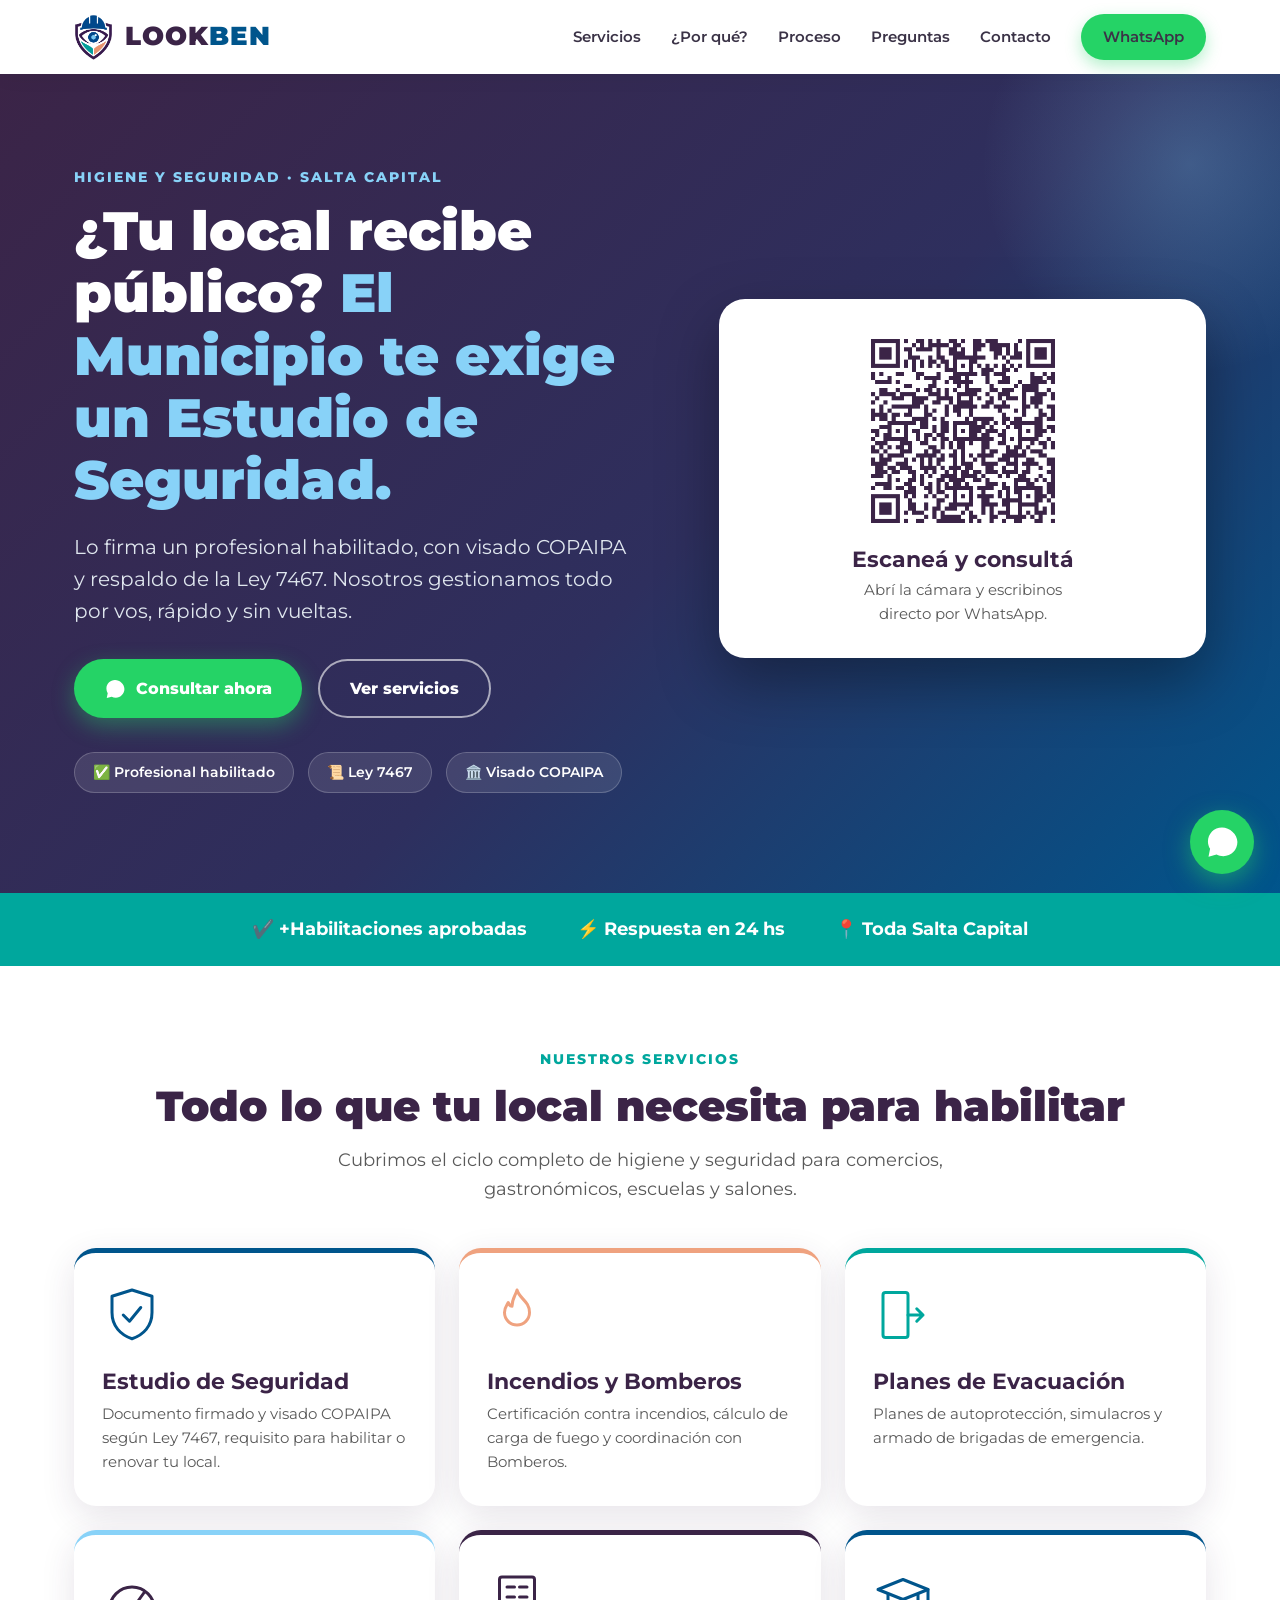
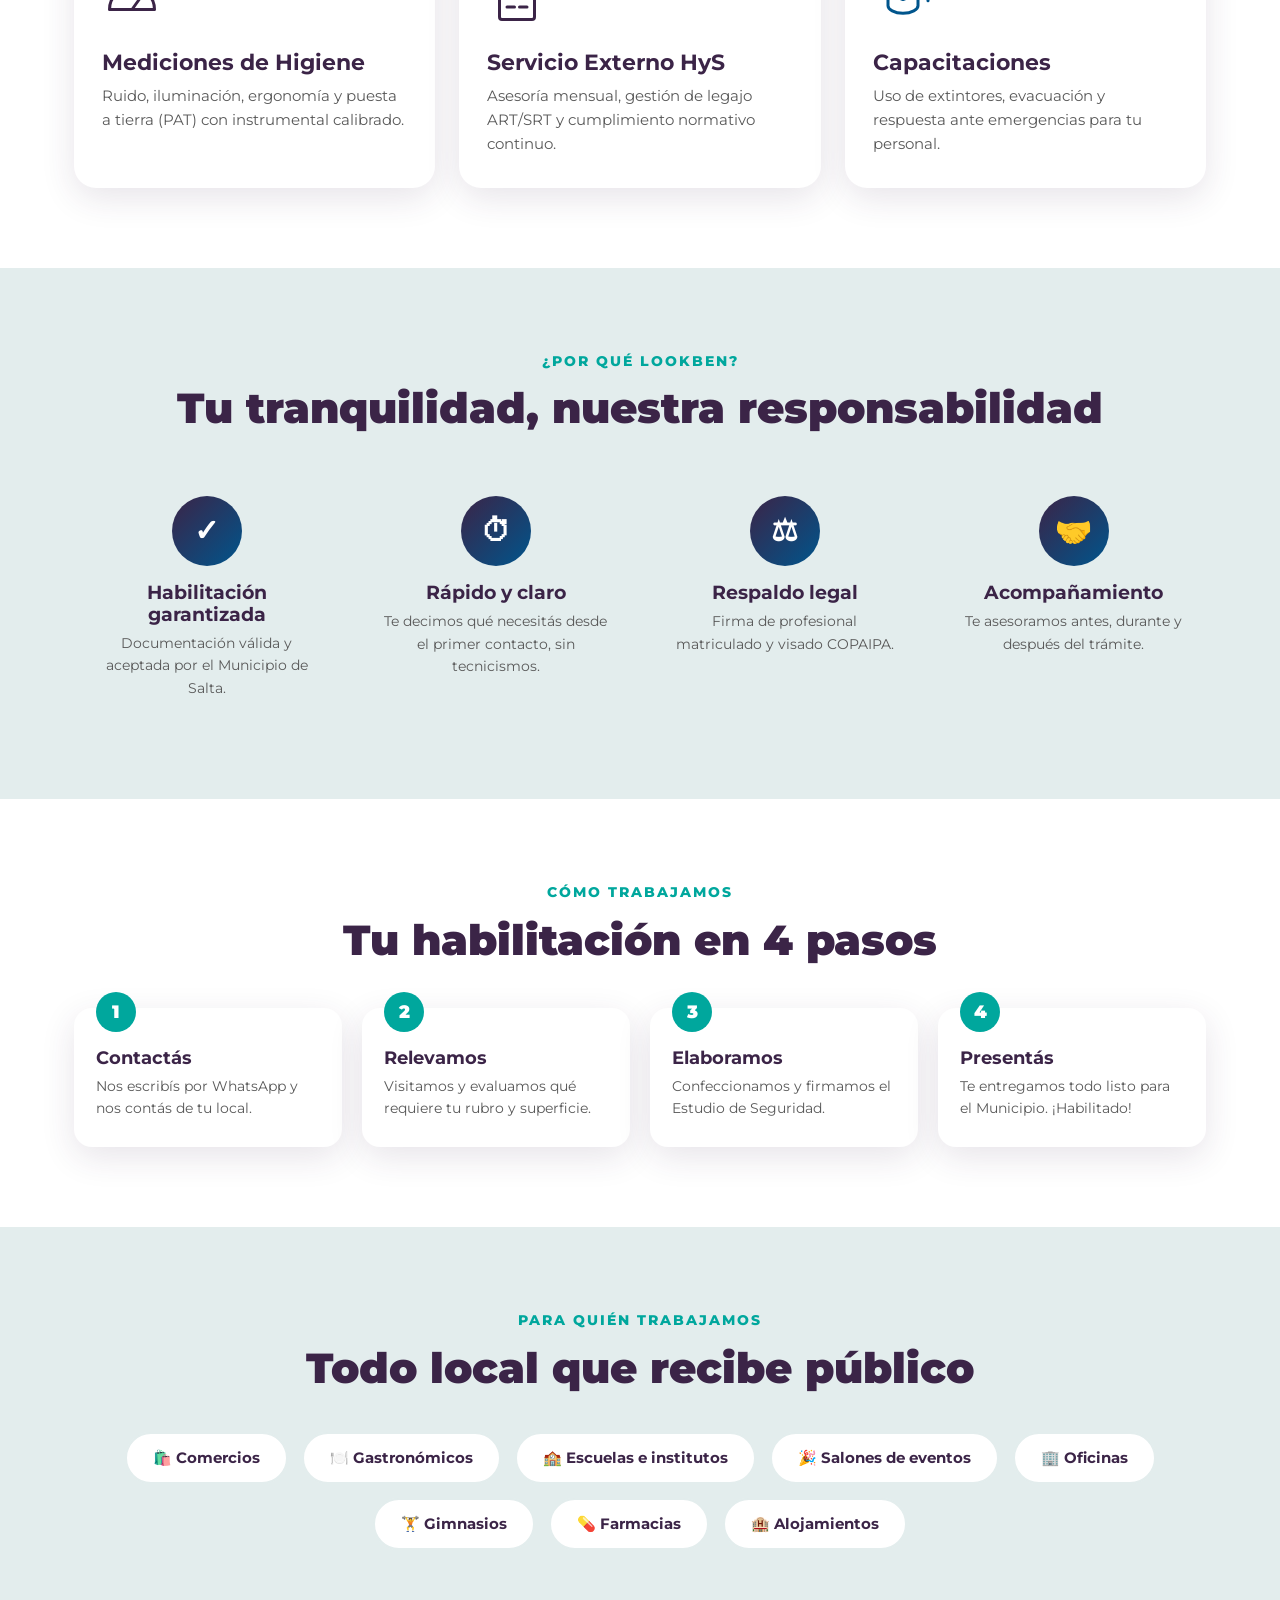
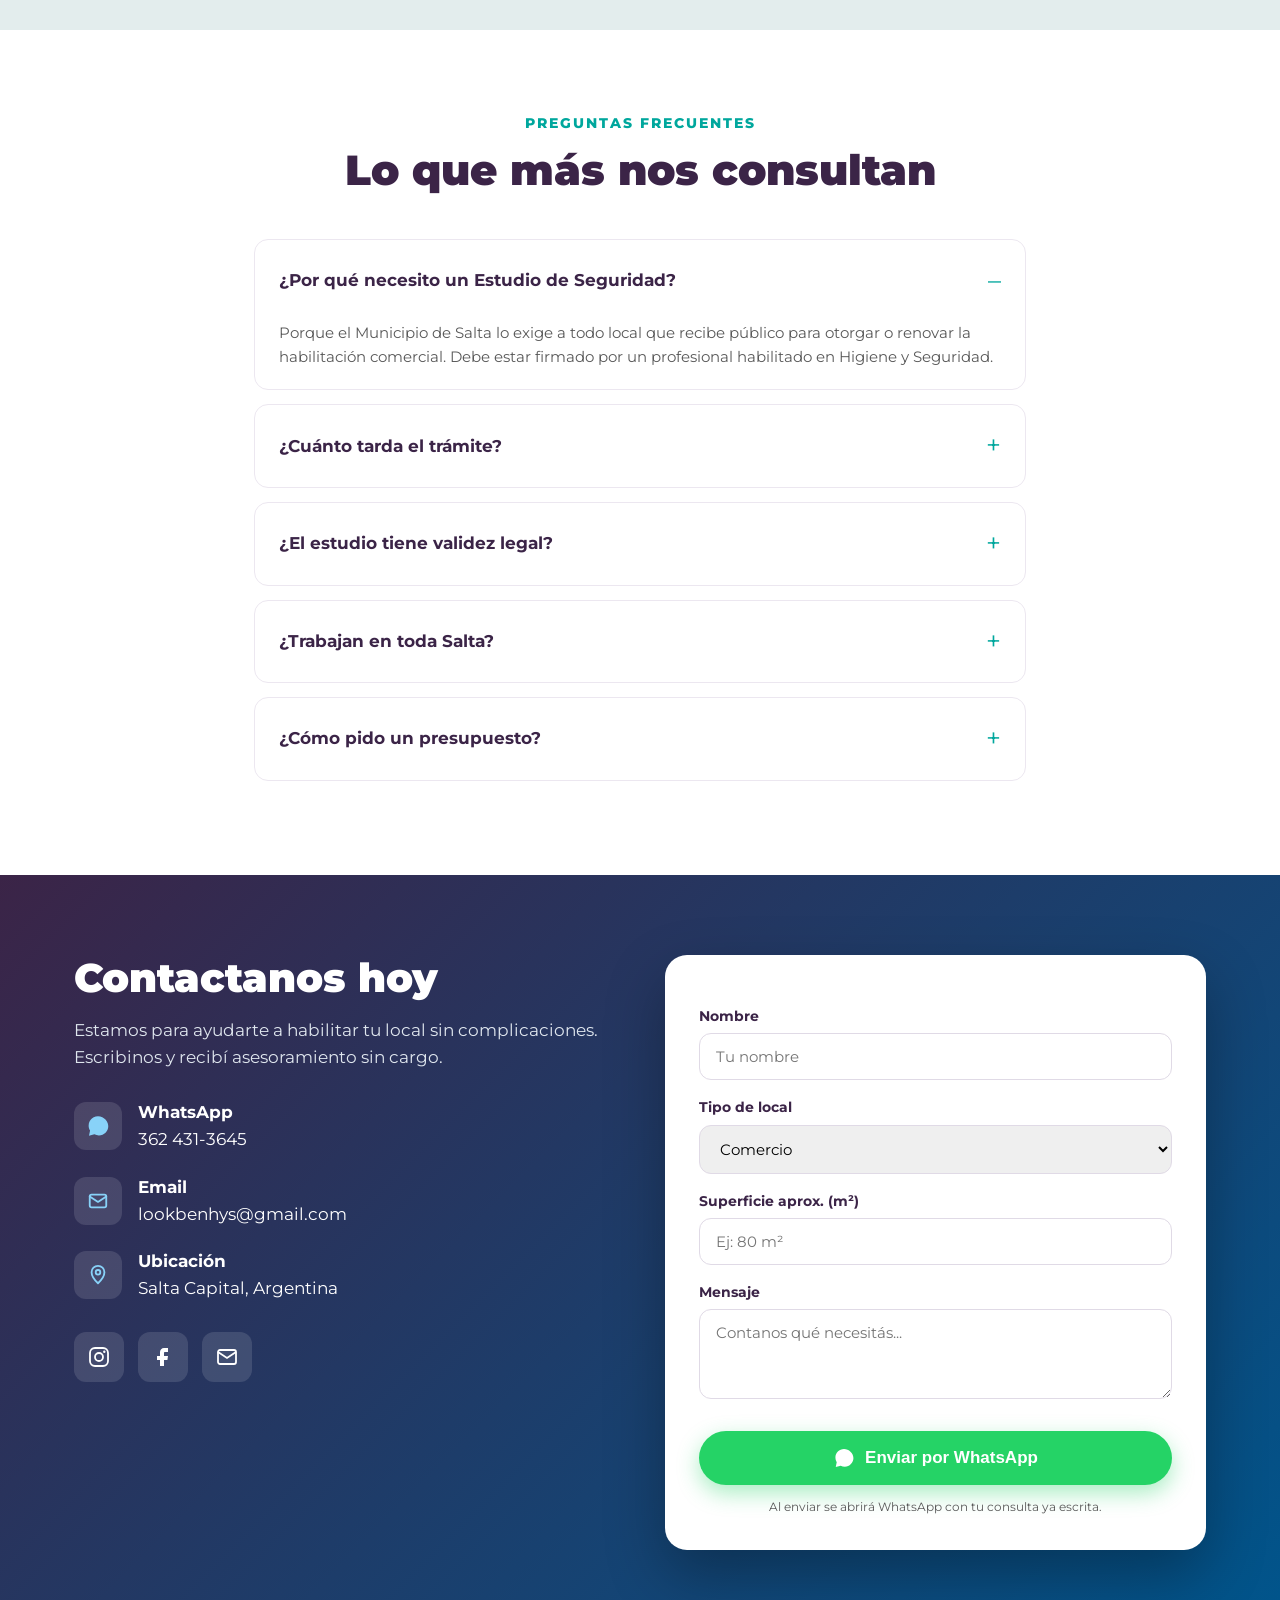
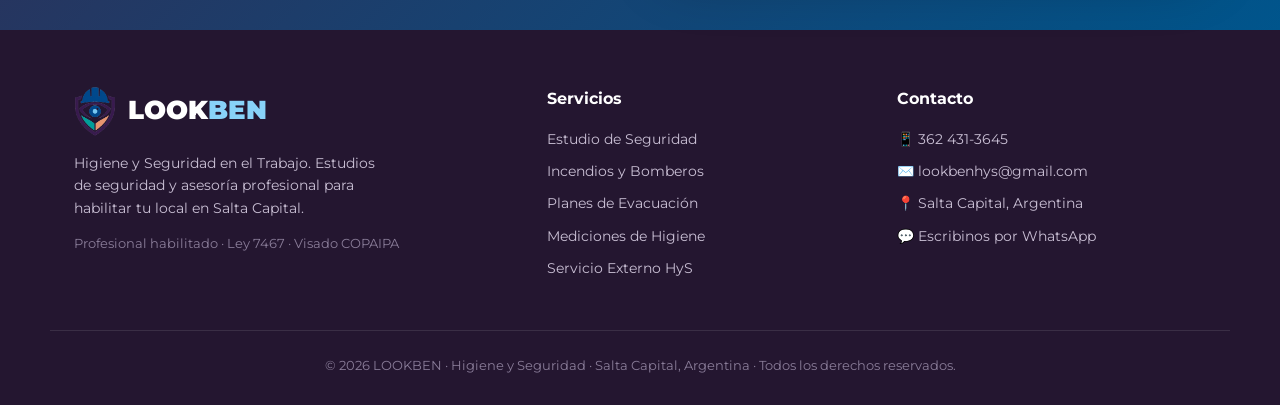
==== index.html @ 58ee7809 "Add files via upload" ====
<!DOCTYPE html>
<html lang="es">
<head>
<meta charset="UTF-8">
<meta name="viewport" content="width=device-width, initial-scale=1.0">
<title>LOOKBEN · Higiene y Seguridad en el Trabajo | Salta Capital</title>
<meta name="description" content="Estudios de Seguridad para habilitación comercial en Salta. Profesional habilitado · Ley 7467 · Visado COPAIPA. Incendios, evacuación, mediciones y servicio externo de HyS.">
<meta name="keywords" content="higiene y seguridad Salta, estudio de seguridad, habilitación comercial Salta, COPAIPA, Ley 7467, plan de evacuación, carga de fuego">
<meta name="author" content="LOOKBEN Higiene y Seguridad">
<meta property="og:title" content="LOOKBEN · Higiene y Seguridad | Salta">
<meta property="og:description" content="Si tu local recibe público, el Municipio exige un Estudio de Seguridad firmado por profesional habilitado. Lo hacemos por vos.">
<meta property="og:type" content="website">
<meta property="og:image" content="assets/logo.png">
<link rel="icon" type="image/png" href="assets/logo.png">
<link href="https://fonts.googleapis.com/css2?family=Montserrat:wght@400;500;600;700;800;900&display=swap" rel="stylesheet">
<style>
*{margin:0;padding:0;box-sizing:border-box;}
:root{
  --violeta:#3B2447; --azul:#00558C; --celeste:#88D2F8; --gris:#E3EDED;
  --salmon:#EFA27F; --teal:#00A79D; --gristxt:#595959; --wa:#25D366;
  --shadow:0 10px 34px rgba(59,36,71,.12);
}
html{scroll-behavior:smooth;}
body{font-family:'Montserrat',sans-serif;color:#2b2233;line-height:1.6;background:#fff;-webkit-font-smoothing:antialiased;overflow-x:hidden;}
h1,h2,h3{line-height:1.15;}
a{text-decoration:none;color:inherit;}
.container{max-width:1180px;margin:0 auto;padding:0 24px;}
.btn{display:inline-flex;align-items:center;gap:10px;font-weight:800;border-radius:60px;padding:15px 30px;font-size:16px;transition:transform .18s ease,box-shadow .18s ease;cursor:pointer;border:none;}
.btn:hover{transform:translateY(-2px);}
.btn-wa{background:var(--wa);color:#fff;box-shadow:0 8px 22px rgba(37,211,102,.4);}
.btn-outline{background:transparent;color:#fff;border:2px solid rgba(255,255,255,.6);}
.btn-teal{background:var(--teal);color:#fff;box-shadow:0 8px 22px rgba(0,167,157,.35);}
.section{padding:80px 0;}
.tag-eyebrow{display:inline-block;color:var(--teal);font-weight:800;letter-spacing:2px;text-transform:uppercase;font-size:14px;margin-bottom:12px;}
.h2{font-size:42px;font-weight:900;color:var(--violeta);margin-bottom:16px;}
.lead{font-size:18px;color:var(--gristxt);max-width:680px;}
.center{text-align:center;} .center .lead{margin:0 auto;}

/* NAV */
nav{position:sticky;top:0;z-index:100;background:rgba(255,255,255,.96);backdrop-filter:blur(8px);box-shadow:0 2px 20px rgba(0,0,0,.06);}
.nav-in{display:flex;align-items:center;justify-content:space-between;height:74px;}
.nav-logo{display:flex;align-items:center;gap:12px;font-weight:900;font-size:26px;letter-spacing:1px;}
.nav-logo img{height:46px;}
.nav-logo .look{color:var(--violeta);} .nav-logo .ben{color:var(--azul);}
.nav-links{display:flex;align-items:center;gap:30px;}
.nav-links a{font-weight:600;font-size:15px;color:#3b3347;transition:color .15s;}
.nav-links a:hover{color:var(--teal);}
.nav-cta{background:var(--wa);color:#fff;padding:11px 22px;border-radius:50px;font-weight:800;font-size:14px;box-shadow:0 6px 16px rgba(37,211,102,.35);}
.burger{display:none;flex-direction:column;gap:5px;cursor:pointer;}
.burger span{width:26px;height:3px;background:var(--violeta);border-radius:2px;}

/* HERO */
.hero{background:linear-gradient(135deg,var(--violeta) 0%,#2e2f5e 55%,var(--azul) 100%);color:#fff;position:relative;overflow:hidden;padding:90px 0 100px;}
.hero::after{content:"";position:absolute;right:-120px;top:-120px;width:420px;height:420px;background:radial-gradient(circle,rgba(136,210,248,.25),transparent 70%);border-radius:50%;}
.hero-grid{display:grid;grid-template-columns:1.1fr .9fr;gap:50px;align-items:center;position:relative;z-index:2;}
.hero h1{font-size:54px;font-weight:900;margin-bottom:20px;}
.hero h1 .hl{color:var(--celeste);}
.hero p{font-size:20px;color:#dfe6ee;margin-bottom:32px;max-width:560px;}
.hero-badges{display:flex;gap:14px;flex-wrap:wrap;margin-top:34px;}
.hb{background:rgba(255,255,255,.1);border:1px solid rgba(255,255,255,.2);border-radius:40px;padding:8px 18px;font-size:14px;font-weight:600;display:flex;align-items:center;gap:8px;}
.hero-cta{display:flex;gap:16px;flex-wrap:wrap;}
.hero-card{background:#fff;border-radius:26px;padding:32px;box-shadow:0 24px 60px rgba(0,0,0,.35);color:#2b2233;text-align:center;}
.hero-card .qr{width:200px;height:200px;border-radius:14px;margin:0 auto 16px;display:block;}
.hero-card h3{color:var(--violeta);font-size:22px;margin-bottom:6px;}
.hero-card p{color:var(--gristxt);font-size:15px;margin:0;}

/* TRUST STRIP */
.trust{background:var(--teal);color:#fff;padding:22px 0;}
.trust-in{display:flex;justify-content:center;gap:50px;flex-wrap:wrap;font-weight:700;font-size:18px;}
.trust-in span{display:flex;align-items:center;gap:10px;}

/* SERVICIOS */
.serv-grid{display:grid;grid-template-columns:repeat(3,1fr);gap:24px;margin-top:44px;}
.scard{background:#fff;border-radius:22px;box-shadow:var(--shadow);padding:32px 28px;border-top:5px solid var(--azul);transition:transform .2s ease,box-shadow .2s ease;}
.scard:hover{transform:translateY(-6px);box-shadow:0 18px 46px rgba(59,36,71,.18);}
.scard .ic{width:60px;height:60px;margin-bottom:16px;}
.scard h3{font-size:22px;color:var(--violeta);margin-bottom:8px;}
.scard p{font-size:15px;color:var(--gristxt);}
.scard:nth-child(2){border-top-color:var(--salmon);}
.scard:nth-child(3){border-top-color:var(--teal);}
.scard:nth-child(4){border-top-color:var(--celeste);}
.scard:nth-child(5){border-top-color:var(--violeta);}
.scard:nth-child(6){border-top-color:var(--azul);}

/* POR QUE */
.why{background:var(--gris);}
.why-grid{display:grid;grid-template-columns:repeat(4,1fr);gap:24px;margin-top:44px;}
.wcard{text-align:center;padding:20px;}
.wcard .num{width:70px;height:70px;border-radius:50%;background:linear-gradient(135deg,var(--violeta),var(--azul));color:#fff;font-size:30px;font-weight:900;display:flex;align-items:center;justify-content:center;margin:0 auto 16px;}
.wcard h3{font-size:19px;color:var(--violeta);margin-bottom:6px;}
.wcard p{font-size:14px;color:var(--gristxt);}

/* PROCESO */
.steps{display:grid;grid-template-columns:repeat(4,1fr);gap:20px;margin-top:44px;position:relative;}
.step{background:#fff;border-radius:18px;padding:28px 22px;box-shadow:var(--shadow);position:relative;}
.step .n{position:absolute;top:-16px;left:22px;width:40px;height:40px;background:var(--teal);color:#fff;border-radius:50%;display:flex;align-items:center;justify-content:center;font-weight:900;font-size:18px;}
.step h3{font-size:18px;color:var(--violeta);margin:12px 0 6px;}
.step p{font-size:14px;color:var(--gristxt);}

/* SECTORES */
.sectors{display:flex;flex-wrap:wrap;gap:14px;justify-content:center;margin-top:40px;}
.sector{background:#fff;border:2px solid var(--gris);border-radius:50px;padding:12px 26px;font-weight:700;color:var(--violeta);font-size:15px;display:flex;align-items:center;gap:8px;transition:.18s;}
.sector:hover{border-color:var(--teal);color:var(--teal);}

/* FAQ */
.faq{max-width:820px;margin:44px auto 0;}
.qitem{background:#fff;border:1px solid #ece7f0;border-radius:14px;margin-bottom:14px;overflow:hidden;}
.qitem summary{padding:20px 24px;font-weight:700;color:var(--violeta);cursor:pointer;list-style:none;display:flex;justify-content:space-between;align-items:center;font-size:17px;}
.qitem summary::-webkit-details-marker{display:none;}
.qitem summary::after{content:"+";font-size:26px;color:var(--teal);font-weight:400;}
.qitem[open] summary::after{content:"–";}
.qitem .a{padding:0 24px 20px;color:var(--gristxt);font-size:15px;}

/* CONTACTO */
.contact{background:linear-gradient(135deg,var(--violeta) 0%,var(--azul) 100%);color:#fff;}
.contact-grid{display:grid;grid-template-columns:1fr 1fr;gap:50px;align-items:start;}
.cinfo h2{color:#fff;font-size:40px;font-weight:900;margin-bottom:16px;}
.cinfo p{color:#dfe6ee;font-size:17px;margin-bottom:28px;}
.cline{display:flex;align-items:center;gap:16px;margin-bottom:20px;font-size:17px;}
.cline .ci{width:48px;height:48px;background:rgba(255,255,255,.12);border-radius:12px;display:flex;align-items:center;justify-content:center;flex-shrink:0;}
.csocial{display:flex;gap:14px;margin-top:30px;}
.csocial a{width:50px;height:50px;background:rgba(255,255,255,.12);border-radius:12px;display:flex;align-items:center;justify-content:center;transition:.18s;}
.csocial a:hover{background:var(--teal);transform:translateY(-3px);}
.form-card{background:#fff;border-radius:22px;padding:34px;box-shadow:0 24px 60px rgba(0,0,0,.3);}
.form-card label{display:block;font-weight:700;color:var(--violeta);font-size:14px;margin-bottom:6px;margin-top:16px;}
.form-card input,.form-card select,.form-card textarea{width:100%;padding:13px 16px;border:1.5px solid #e0dae6;border-radius:12px;font-family:inherit;font-size:15px;transition:border .15s;}
.form-card input:focus,.form-card select:focus,.form-card textarea:focus{outline:none;border-color:var(--teal);}
.form-card textarea{resize:vertical;min-height:90px;}
.form-card .btn-wa{width:100%;justify-content:center;margin-top:24px;font-size:17px;padding:16px;}
.form-note{font-size:12px;color:var(--gristxt);margin-top:12px;text-align:center;}

/* FOOTER */
footer{background:#241630;color:#c9bfd4;padding:56px 0 30px;}
.foot-grid{display:grid;grid-template-columns:1.4fr 1fr 1fr;gap:40px;margin-bottom:40px;}
.foot-logo{display:flex;align-items:center;gap:12px;margin-bottom:16px;}
.foot-logo img{height:50px;}
.foot-logo .look{color:#fff;font-weight:900;font-size:26px;} .foot-logo .ben{color:var(--celeste);font-weight:900;font-size:26px;}
footer h4{color:#fff;font-size:16px;margin-bottom:16px;}
footer ul{list-style:none;}
footer li{margin-bottom:10px;font-size:14px;}
footer a:hover{color:var(--celeste);}
.foot-bottom{border-top:1px solid rgba(255,255,255,.1);padding-top:24px;text-align:center;font-size:13px;color:#8a7d99;}

/* WHATSAPP FLOAT */
.wa-float{position:fixed;bottom:26px;right:26px;width:64px;height:64px;background:var(--wa);border-radius:50%;display:flex;align-items:center;justify-content:center;box-shadow:0 8px 24px rgba(37,211,102,.5);z-index:200;animation:pulse 2.2s infinite;}
@keyframes pulse{0%{box-shadow:0 0 0 0 rgba(37,211,102,.5);}70%{box-shadow:0 0 0 18px rgba(37,211,102,0);}100%{box-shadow:0 0 0 0 rgba(37,211,102,0);}}
.wa-float svg{width:36px;height:36px;}

/* RESPONSIVE */
@media(max-width:900px){
  .hero-grid,.contact-grid{grid-template-columns:1fr;gap:34px;}
  .serv-grid,.why-grid,.steps{grid-template-columns:1fr 1fr;}
  .foot-grid{grid-template-columns:1fr;gap:28px;}
  .hero h1{font-size:40px;} .h2,.cinfo h2{font-size:32px;}
  .nav-links{position:fixed;top:74px;left:0;right:0;background:#fff;flex-direction:column;padding:20px;gap:16px;box-shadow:0 12px 30px rgba(0,0,0,.12);display:none;}
  .nav-links.open{display:flex;}
  .burger{display:flex;}
  .trust-in{gap:20px;font-size:15px;}
}
@media(max-width:560px){
  .serv-grid,.why-grid,.steps{grid-template-columns:1fr;}
  .hero h1{font-size:34px;} .section{padding:56px 0;}
}
</style>
</head>
<body>

<!-- NAV -->
<nav>
  <div class="container nav-in">
    <a href="#inicio" class="nav-logo"><img src="assets/logo.png" alt="LOOKBEN"><span><span class="look">LOOK</span><span class="ben">BEN</span></span></a>
    <div class="nav-links" id="navlinks">
      <a href="#servicios">Servicios</a>
      <a href="#porque">¿Por qué?</a>
      <a href="#proceso">Proceso</a>
      <a href="#faq">Preguntas</a>
      <a href="#contacto">Contacto</a>
      <a href="https://wa.me/5493624313645?text=Hola%20LOOKBEN!%20Quiero%20consultar%20por%20el%20Estudio%20de%20Seguridad." class="nav-cta">WhatsApp</a>
    </div>
    <div class="burger" onclick="document.getElementById('navlinks').classList.toggle('open')"><span></span><span></span><span></span></div>
  </div>
</nav>

<!-- HERO -->
<header class="hero" id="inicio">
  <div class="container hero-grid">
    <div>
      <span class="tag-eyebrow" style="color:var(--celeste)">Higiene y Seguridad · Salta Capital</span>
      <h1>¿Tu local recibe público? <span class="hl">El Municipio te exige un Estudio de Seguridad.</span></h1>
      <p>Lo firma un profesional habilitado, con visado COPAIPA y respaldo de la Ley 7467. Nosotros gestionamos todo por vos, rápido y sin vueltas.</p>
      <div class="hero-cta">
        <a href="https://wa.me/5493624313645?text=Hola%20LOOKBEN!%20Quiero%20consultar%20por%20el%20Estudio%20de%20Seguridad." class="btn btn-wa">
          <svg width="22" height="22" viewBox="0 0 32 32" fill="#fff"><path d="M16 3C9 3 3.5 8.5 3.5 15.5c0 2.4.7 4.6 1.9 6.5L4 29l7.2-1.9c1.8 1 3.9 1.5 6 1.5 7 0 12.5-5.5 12.5-12.5S23 3 16 3Zm5.9 14.3c-.3-.2-1.9-.9-2.2-1-.3-.1-.5-.2-.7.2s-.8 1-.9 1.2c-.2.2-.3.2-.6.1-.3-.2-1.4-.5-2.6-1.6-1-.9-1.6-1.9-1.8-2.3-.2-.3 0-.5.1-.7l.5-.6c.2-.2.2-.3.3-.5.1-.2 0-.4 0-.5s-.7-1.7-1-2.3c-.3-.6-.5-.5-.7-.5h-.6c-.2 0-.5.1-.8.4-.3.3-1 1-1 2.5s1.1 2.9 1.2 3.1c.2.2 2.2 3.4 5.3 4.7 3.1 1.3 3.1.9 3.7.8.6-.1 1.9-.8 2.1-1.5.3-.7.3-1.4.2-1.5Z"/></svg>
          Consultar ahora
        </a>
        <a href="#servicios" class="btn btn-outline">Ver servicios</a>
      </div>
      <div class="hero-badges">
        <div class="hb">✅ Profesional habilitado</div>
        <div class="hb">📜 Ley 7467</div>
        <div class="hb">🏛️ Visado COPAIPA</div>
      </div>
    </div>
    <div class="hero-card">
      <img src="assets/qr.png" class="qr" alt="QR WhatsApp LOOKBEN">
      <h3>Escaneá y consultá</h3>
      <p>Abrí la cámara y escribinos<br>directo por WhatsApp.</p>
    </div>
  </div>
</header>

<!-- TRUST STRIP -->
<div class="trust">
  <div class="container trust-in">
    <span>✔️ +Habilitaciones aprobadas</span>
    <span>⚡ Respuesta en 24 hs</span>
    <span>📍 Toda Salta Capital</span>
  </div>
</div>

<!-- SERVICIOS -->
<section class="section" id="servicios">
  <div class="container center">
    <span class="tag-eyebrow">Nuestros servicios</span>
    <h2 class="h2">Todo lo que tu local necesita para habilitar</h2>
    <p class="lead">Cubrimos el ciclo completo de higiene y seguridad para comercios, gastronómicos, escuelas y salones.</p>
  </div>
  <div class="container serv-grid">
    <div class="scard">
      <svg class="ic" viewBox="0 0 48 48" fill="none" stroke="#00558C" stroke-width="2.4" stroke-linecap="round" stroke-linejoin="round"><path d="M24 4 L40 9 v13 c0 11-7 18-16 21-9-3-16-10-16-21V9Z"/><path d="M17 24 l5 5 9-11"/></svg>
      <h3>Estudio de Seguridad</h3>
      <p>Documento firmado y visado COPAIPA según Ley 7467, requisito para habilitar o renovar tu local.</p>
    </div>
    <div class="scard">
      <svg class="ic" viewBox="0 0 48 48" fill="none" stroke="#EFA27F" stroke-width="2.4" stroke-linecap="round" stroke-linejoin="round"><path d="M24 4c2 7 10 9 10 18a10 10 0 0 1-20 0c0-4 2-6 3-8 1 3 3 3 3 3 0-6 3-9 4-13Z"/></svg>
      <h3>Incendios y Bomberos</h3>
      <p>Certificación contra incendios, cálculo de carga de fuego y coordinación con Bomberos.</p>
    </div>
    <div class="scard">
      <svg class="ic" viewBox="0 0 48 48" fill="none" stroke="#00A79D" stroke-width="2.4" stroke-linecap="round" stroke-linejoin="round"><rect x="8" y="6" width="20" height="36" rx="2"/><path d="M28 24h12m0 0-5-5m5 5-5 5"/></svg>
      <h3>Planes de Evacuación</h3>
      <p>Planes de autoprotección, simulacros y armado de brigadas de emergencia.</p>
    </div>
    <div class="scard">
      <svg class="ic" viewBox="0 0 48 48" fill="none" stroke="#3B2447" stroke-width="2.4" stroke-linecap="round" stroke-linejoin="round"><path d="M6 34a18 18 0 0 1 36 0Z"/><path d="M24 34 34 20"/></svg>
      <h3>Mediciones de Higiene</h3>
      <p>Ruido, iluminación, ergonomía y puesta a tierra (PAT) con instrumental calibrado.</p>
    </div>
    <div class="scard">
      <svg class="ic" viewBox="0 0 48 48" fill="none" stroke="#3B2447" stroke-width="2.4" stroke-linecap="round" stroke-linejoin="round"><rect x="10" y="8" width="28" height="34" rx="2"/><path d="M16 16h6M26 16h6M16 24h6M26 24h6M16 32h6M26 32h6"/></svg>
      <h3>Servicio Externo HyS</h3>
      <p>Asesoría mensual, gestión de legajo ART/SRT y cumplimiento normativo continuo.</p>
    </div>
    <div class="scard">
      <svg class="ic" viewBox="0 0 48 48" fill="none" stroke="#00558C" stroke-width="2.4" stroke-linecap="round" stroke-linejoin="round"><path d="M24 10 44 18 24 26 4 18Z"/><path d="M12 22v9c0 3 5 6 12 6s12-3 12-6v-9"/><path d="M44 18v9"/></svg>
      <h3>Capacitaciones</h3>
      <p>Uso de extintores, evacuación y respuesta ante emergencias para tu personal.</p>
    </div>
  </div>
</section>

<!-- POR QUE -->
<section class="section why" id="porque">
  <div class="container center">
    <span class="tag-eyebrow">¿Por qué LOOKBEN?</span>
    <h2 class="h2">Tu tranquilidad, nuestra responsabilidad</h2>
  </div>
  <div class="container why-grid">
    <div class="wcard"><div class="num">✓</div><h3>Habilitación garantizada</h3><p>Documentación válida y aceptada por el Municipio de Salta.</p></div>
    <div class="wcard"><div class="num">⏱</div><h3>Rápido y claro</h3><p>Te decimos qué necesitás desde el primer contacto, sin tecnicismos.</p></div>
    <div class="wcard"><div class="num">⚖</div><h3>Respaldo legal</h3><p>Firma de profesional matriculado y visado COPAIPA.</p></div>
    <div class="wcard"><div class="num">🤝</div><h3>Acompañamiento</h3><p>Te asesoramos antes, durante y después del trámite.</p></div>
  </div>
</section>

<!-- PROCESO -->
<section class="section" id="proceso">
  <div class="container center">
    <span class="tag-eyebrow">Cómo trabajamos</span>
    <h2 class="h2">Tu habilitación en 4 pasos</h2>
  </div>
  <div class="container steps">
    <div class="step"><div class="n">1</div><h3>Contactás</h3><p>Nos escribís por WhatsApp y nos contás de tu local.</p></div>
    <div class="step"><div class="n">2</div><h3>Relevamos</h3><p>Visitamos y evaluamos qué requiere tu rubro y superficie.</p></div>
    <div class="step"><div class="n">3</div><h3>Elaboramos</h3><p>Confeccionamos y firmamos el Estudio de Seguridad.</p></div>
    <div class="step"><div class="n">4</div><h3>Presentás</h3><p>Te entregamos todo listo para el Municipio. ¡Habilitado!</p></div>
  </div>
</section>

<!-- SECTORES -->
<section class="section why">
  <div class="container center">
    <span class="tag-eyebrow">Para quién trabajamos</span>
    <h2 class="h2">Todo local que recibe público</h2>
    <div class="sectors">
      <div class="sector">🛍️ Comercios</div>
      <div class="sector">🍽️ Gastronómicos</div>
      <div class="sector">🏫 Escuelas e institutos</div>
      <div class="sector">🎉 Salones de eventos</div>
      <div class="sector">🏢 Oficinas</div>
      <div class="sector">🏋️ Gimnasios</div>
      <div class="sector">💊 Farmacias</div>
      <div class="sector">🏨 Alojamientos</div>
    </div>
  </div>
</section>

<!-- FAQ -->
<section class="section" id="faq">
  <div class="container center">
    <span class="tag-eyebrow">Preguntas frecuentes</span>
    <h2 class="h2">Lo que más nos consultan</h2>
  </div>
  <div class="container faq">
    <details class="qitem" open><summary>¿Por qué necesito un Estudio de Seguridad?</summary><div class="a">Porque el Municipio de Salta lo exige a todo local que recibe público para otorgar o renovar la habilitación comercial. Debe estar firmado por un profesional habilitado en Higiene y Seguridad.</div></details>
    <details class="qitem"><summary>¿Cuánto tarda el trámite?</summary><div class="a">Depende del tipo de local, pero solemos entregar el estudio en pocos días desde el relevamiento. Te damos un plazo estimado en la primera consulta.</div></details>
    <details class="qitem"><summary>¿El estudio tiene validez legal?</summary><div class="a">Sí. Nuestros estudios están firmados por profesional matriculado y visados por COPAIPA, cumpliendo la Ley 7467.</div></details>
    <details class="qitem"><summary>¿Trabajan en toda Salta?</summary><div class="a">Sí, cubrimos Salta Capital y alrededores. Consultanos por tu zona.</div></details>
    <details class="qitem"><summary>¿Cómo pido un presupuesto?</summary><div class="a">Escribinos por WhatsApp con el rubro y la superficie aproximada de tu local. Te respondemos con la información y un presupuesto sin cargo.</div></details>
  </div>
</section>

<!-- CONTACTO -->
<section class="section contact" id="contacto">
  <div class="container contact-grid">
    <div class="cinfo">
      <h2>Contactanos hoy</h2>
      <p>Estamos para ayudarte a habilitar tu local sin complicaciones. Escribinos y recibí asesoramiento sin cargo.</p>
      <div class="cline"><div class="ci"><svg width="24" height="24" viewBox="0 0 32 32" fill="#88D2F8"><path d="M16 3C9 3 3.5 8.5 3.5 15.5c0 2.4.7 4.6 1.9 6.5L4 29l7.2-1.9c1.8 1 3.9 1.5 6 1.5 7 0 12.5-5.5 12.5-12.5S23 3 16 3Z"/></svg></div><div><strong>WhatsApp</strong><br>362 431-3645</div></div>
      <div class="cline"><div class="ci"><svg width="22" height="22" viewBox="0 0 24 24" fill="none" stroke="#88D2F8" stroke-width="2" stroke-linecap="round" stroke-linejoin="round"><rect x="3" y="5" width="18" height="14" rx="2"/><path d="m3 7 9 6 9-6"/></svg></div><div><strong>Email</strong><br>lookbenhys@gmail.com</div></div>
      <div class="cline"><div class="ci"><svg width="22" height="22" viewBox="0 0 24 24" fill="none" stroke="#88D2F8" stroke-width="2" stroke-linecap="round" stroke-linejoin="round"><path d="M12 21s-7-6.5-7-12a7 7 0 0 1 14 0c0 5.5-7 12-7 12Z"/><circle cx="12" cy="9" r="2.5"/></svg></div><div><strong>Ubicación</strong><br>Salta Capital, Argentina</div></div>
      <div class="csocial">
        <a href="#" title="Instagram" aria-label="Instagram"><svg width="24" height="24" viewBox="0 0 24 24" fill="none" stroke="#fff" stroke-width="1.8"><rect x="3" y="3" width="18" height="18" rx="5"/><circle cx="12" cy="12" r="4"/><circle cx="17.3" cy="6.7" r="1.2" fill="#fff" stroke="none"/></svg></a>
        <a href="#" title="Facebook" aria-label="Facebook"><svg width="24" height="24" viewBox="0 0 24 24" fill="#fff"><path d="M13 3h4v4h-3c-.6 0-1 .4-1 1v3h4l-.6 4H13v6H9v-6H6v-4h3V7c0-2.2 1.8-4 4-4Z"/></svg></a>
        <a href="mailto:lookbenhys@gmail.com" title="Email" aria-label="Email"><svg width="24" height="24" viewBox="0 0 24 24" fill="none" stroke="#fff" stroke-width="1.8"><rect x="3" y="5" width="18" height="14" rx="2"/><path d="m3 7 9 6 9-6"/></svg></a>
      </div>
    </div>
    <div class="form-card">
      <form id="waform" onsubmit="return enviarWA(event)">
        <label>Nombre</label>
        <input type="text" id="f_nombre" placeholder="Tu nombre" required>
        <label>Tipo de local</label>
        <select id="f_rubro">
          <option>Comercio</option><option>Gastronómico</option><option>Escuela / Instituto</option>
          <option>Salón de eventos</option><option>Oficina</option><option>Gimnasio</option><option>Otro</option>
        </select>
        <label>Superficie aprox. (m²)</label>
        <input type="text" id="f_sup" placeholder="Ej: 80 m²">
        <label>Mensaje</label>
        <textarea id="f_msg" placeholder="Contanos qué necesitás..."></textarea>
        <button type="submit" class="btn btn-wa">
          <svg width="22" height="22" viewBox="0 0 32 32" fill="#fff"><path d="M16 3C9 3 3.5 8.5 3.5 15.5c0 2.4.7 4.6 1.9 6.5L4 29l7.2-1.9c1.8 1 3.9 1.5 6 1.5 7 0 12.5-5.5 12.5-12.5S23 3 16 3Z"/></svg>
          Enviar por WhatsApp
        </button>
        <p class="form-note">Al enviar se abrirá WhatsApp con tu consulta ya escrita.</p>
      </form>
    </div>
  </div>
</section>

<!-- FOOTER -->
<footer>
  <div class="container foot-grid">
    <div>
      <div class="foot-logo"><img src="assets/logo.png" alt="LOOKBEN"><span><span class="look">LOOK</span><span class="ben">BEN</span></span></div>
      <p style="font-size:14px;max-width:320px;">Higiene y Seguridad en el Trabajo. Estudios de seguridad y asesoría profesional para habilitar tu local en Salta Capital.</p>
      <p style="margin-top:14px;font-size:13px;color:#8a7d99;">Profesional habilitado · Ley 7467 · Visado COPAIPA</p>
    </div>
    <div>
      <h4>Servicios</h4>
      <ul>
        <li><a href="#servicios">Estudio de Seguridad</a></li>
        <li><a href="#servicios">Incendios y Bomberos</a></li>
        <li><a href="#servicios">Planes de Evacuación</a></li>
        <li><a href="#servicios">Mediciones de Higiene</a></li>
        <li><a href="#servicios">Servicio Externo HyS</a></li>
      </ul>
    </div>
    <div>
      <h4>Contacto</h4>
      <ul>
        <li>📱 362 431-3645</li>
        <li>✉️ lookbenhys@gmail.com</li>
        <li>📍 Salta Capital, Argentina</li>
        <li><a href="https://wa.me/5493624313645?text=Hola%20LOOKBEN!%20Quiero%20consultar%20por%20el%20Estudio%20de%20Seguridad.">💬 Escribinos por WhatsApp</a></li>
      </ul>
    </div>
  </div>
  <div class="container foot-bottom">
    © 2026 LOOKBEN · Higiene y Seguridad · Salta Capital, Argentina · Todos los derechos reservados.
  </div>
</footer>

<!-- WHATSAPP FLOAT -->
<a href="https://wa.me/5493624313645?text=Hola%20LOOKBEN!%20Quiero%20consultar%20por%20el%20Estudio%20de%20Seguridad." class="wa-float" aria-label="WhatsApp">
  <svg viewBox="0 0 32 32" fill="#fff"><path d="M16 3C9 3 3.5 8.5 3.5 15.5c0 2.4.7 4.6 1.9 6.5L4 29l7.2-1.9c1.8 1 3.9 1.5 6 1.5 7 0 12.5-5.5 12.5-12.5S23 3 16 3Zm5.9 14.3c-.3-.2-1.9-.9-2.2-1-.3-.1-.5-.2-.7.2s-.8 1-.9 1.2c-.2.2-.3.2-.6.1-.3-.2-1.4-.5-2.6-1.6-1-.9-1.6-1.9-1.8-2.3-.2-.3 0-.5.1-.7l.5-.6c.2-.2.2-.3.3-.5.1-.2 0-.4 0-.5s-.7-1.7-1-2.3c-.3-.6-.5-.5-.7-.5h-.6c-.2 0-.5.1-.8.4-.3.3-1 1-1 2.5s1.1 2.9 1.2 3.1c.2.2 2.2 3.4 5.3 4.7 3.1 1.3 3.1.9 3.7.8.6-.1 1.9-.8 2.1-1.5.3-.7.3-1.4.2-1.5Z"/></svg>
</a>

<script>
function enviarWA(e){
  e.preventDefault();
  const n=document.getElementById('f_nombre').value;
  const r=document.getElementById('f_rubro').value;
  const s=document.getElementById('f_sup').value;
  const m=document.getElementById('f_msg').value;
  let txt=`Hola LOOKBEN! Soy ${n}. Tengo un local tipo ${r}`;
  if(s) txt+=` de aprox. ${s}`;
  txt+='. '+(m||'Quiero consultar por el Estudio de Seguridad.');
  window.open('https://wa.me/5493624313645?text='+encodeURIComponent(txt),'_blank');
  return false;
}
// cerrar menu movil al click
document.querySelectorAll('#navlinks a').forEach(a=>a.addEventListener('click',()=>document.getElementById('navlinks').classList.remove('open')));
</script>
</body>
</html>
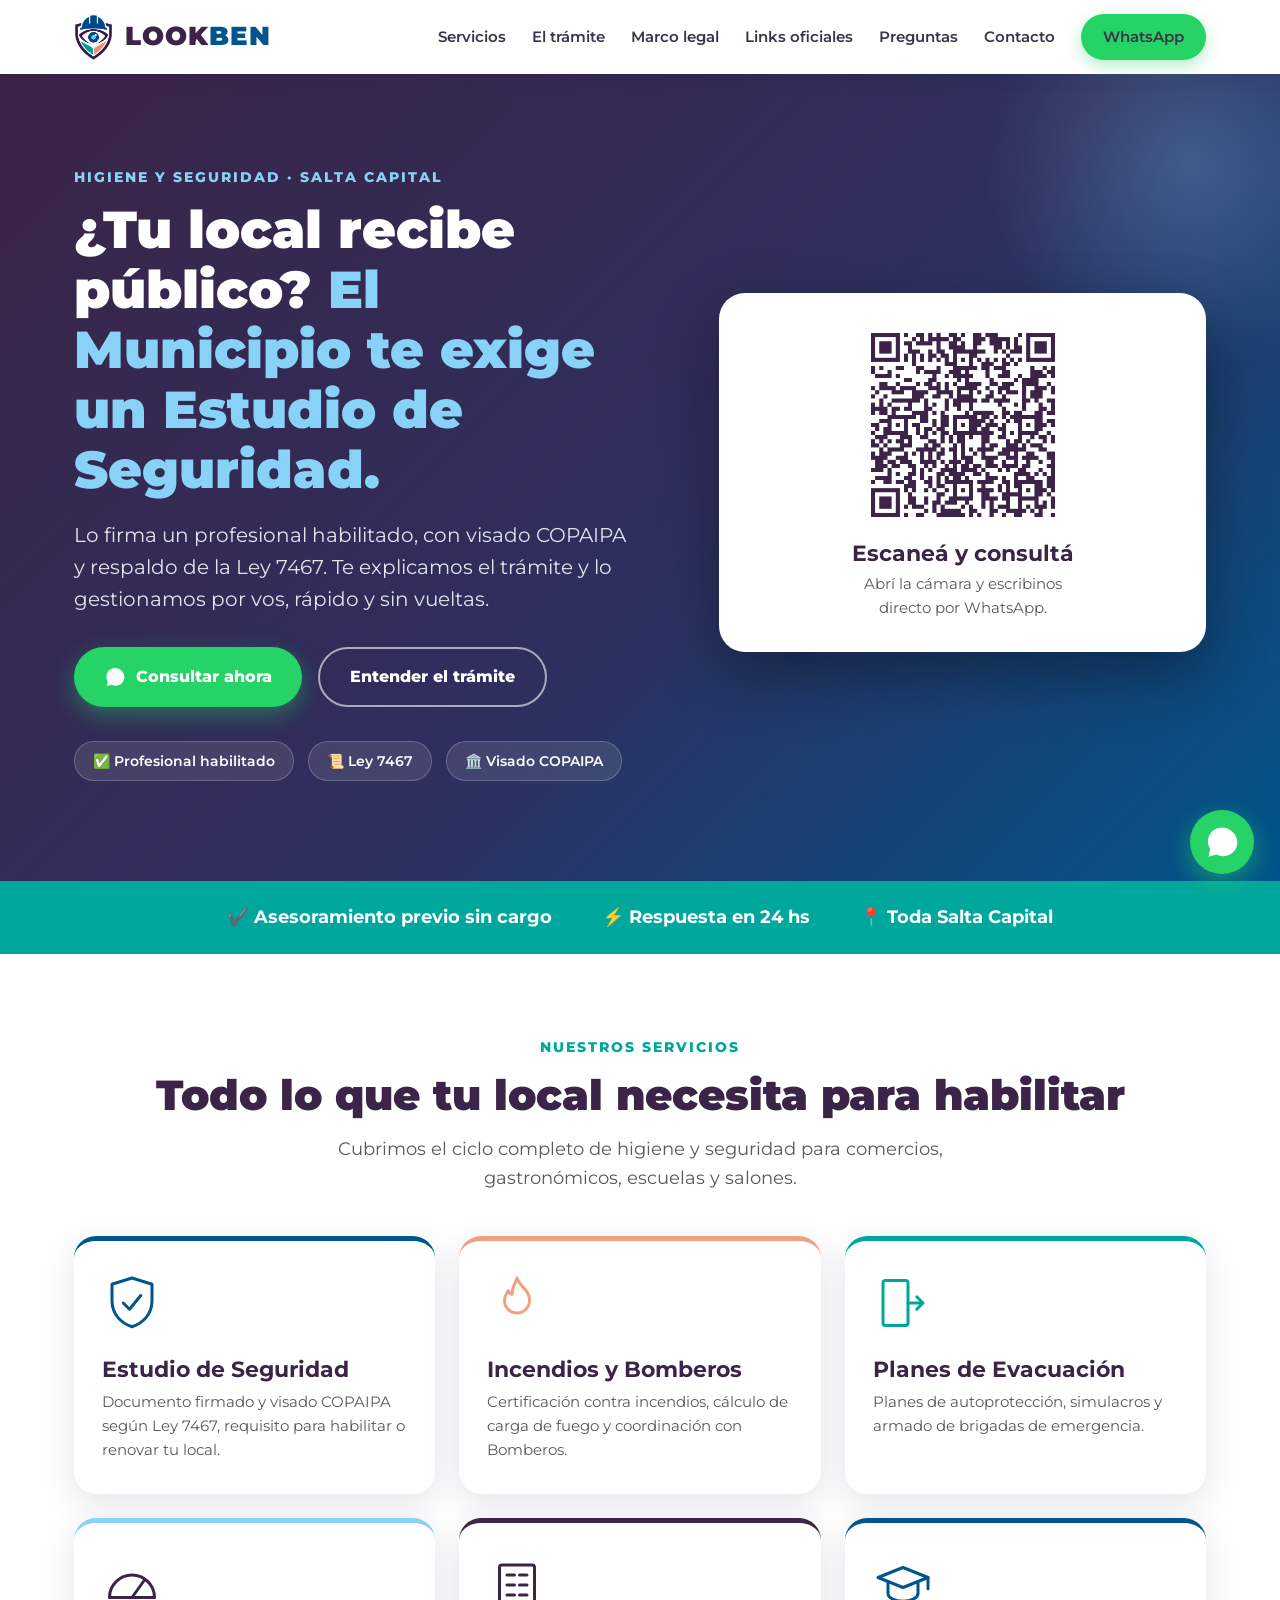
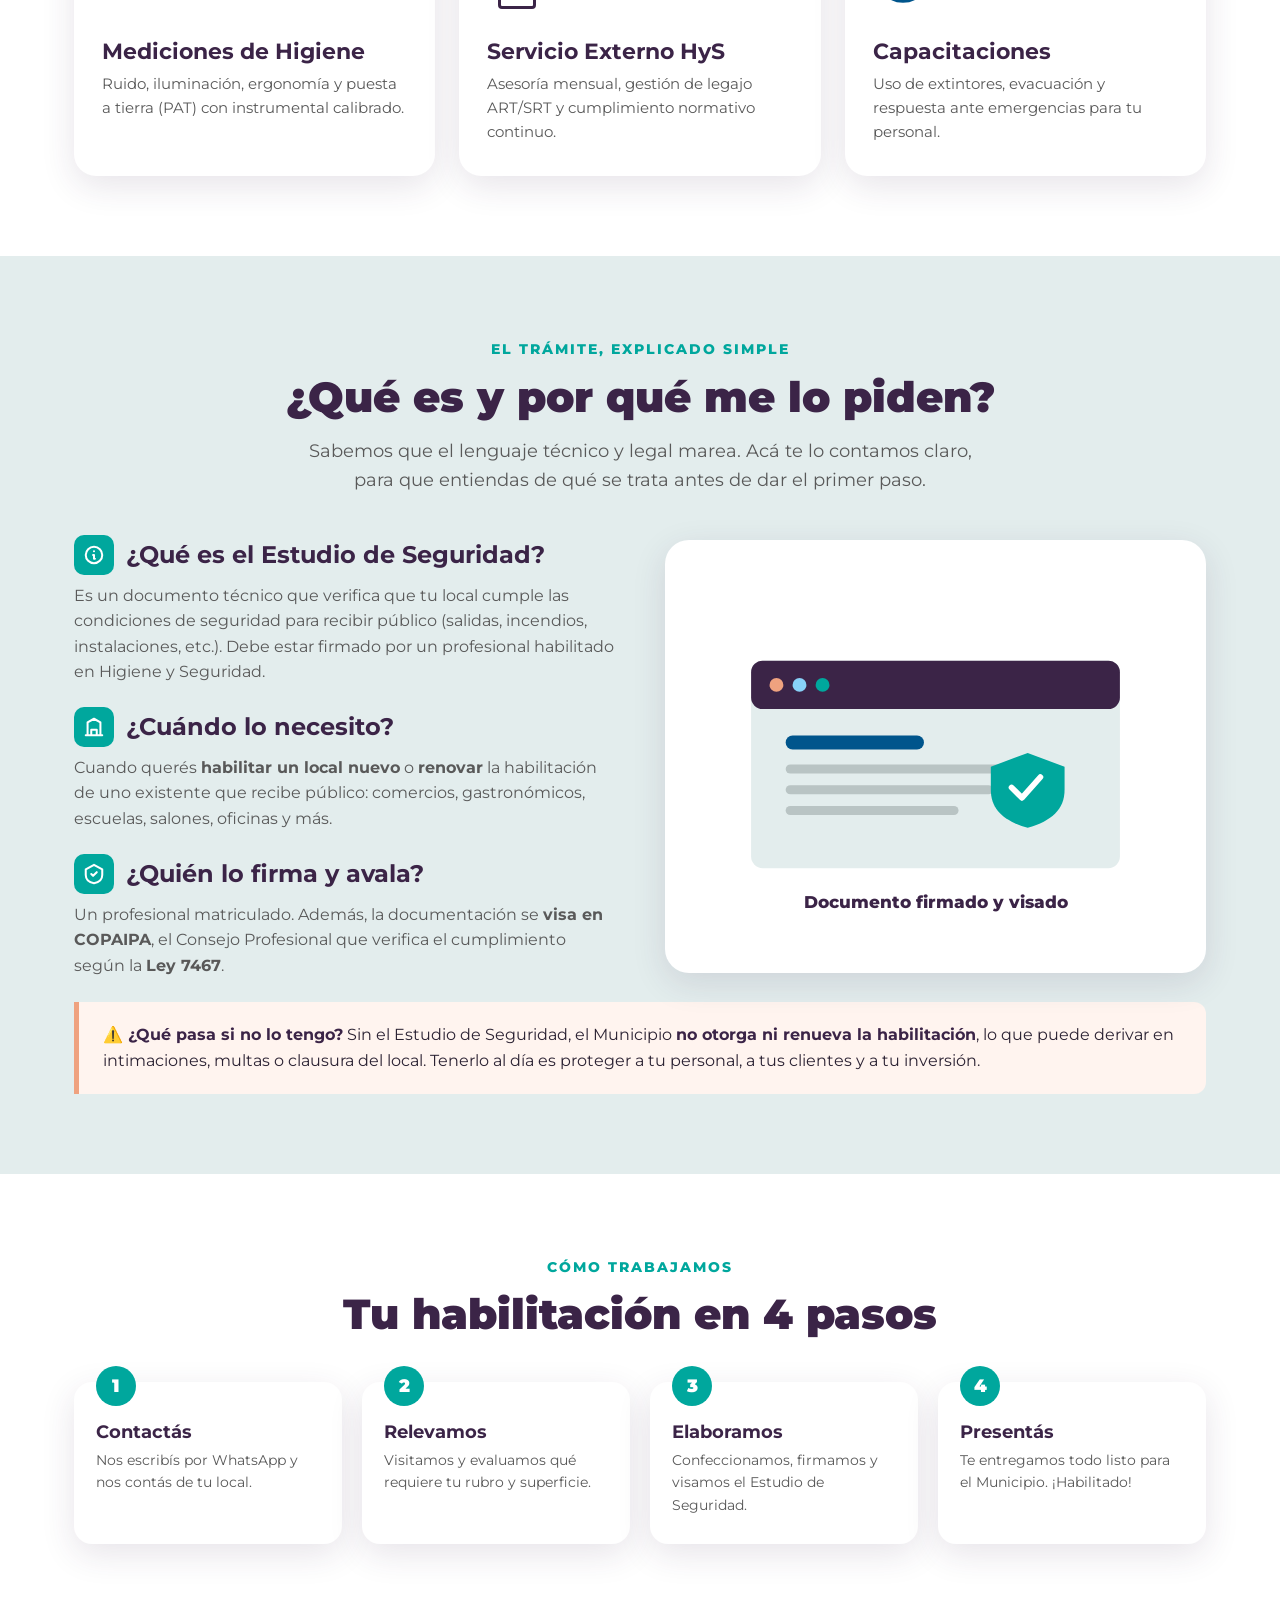
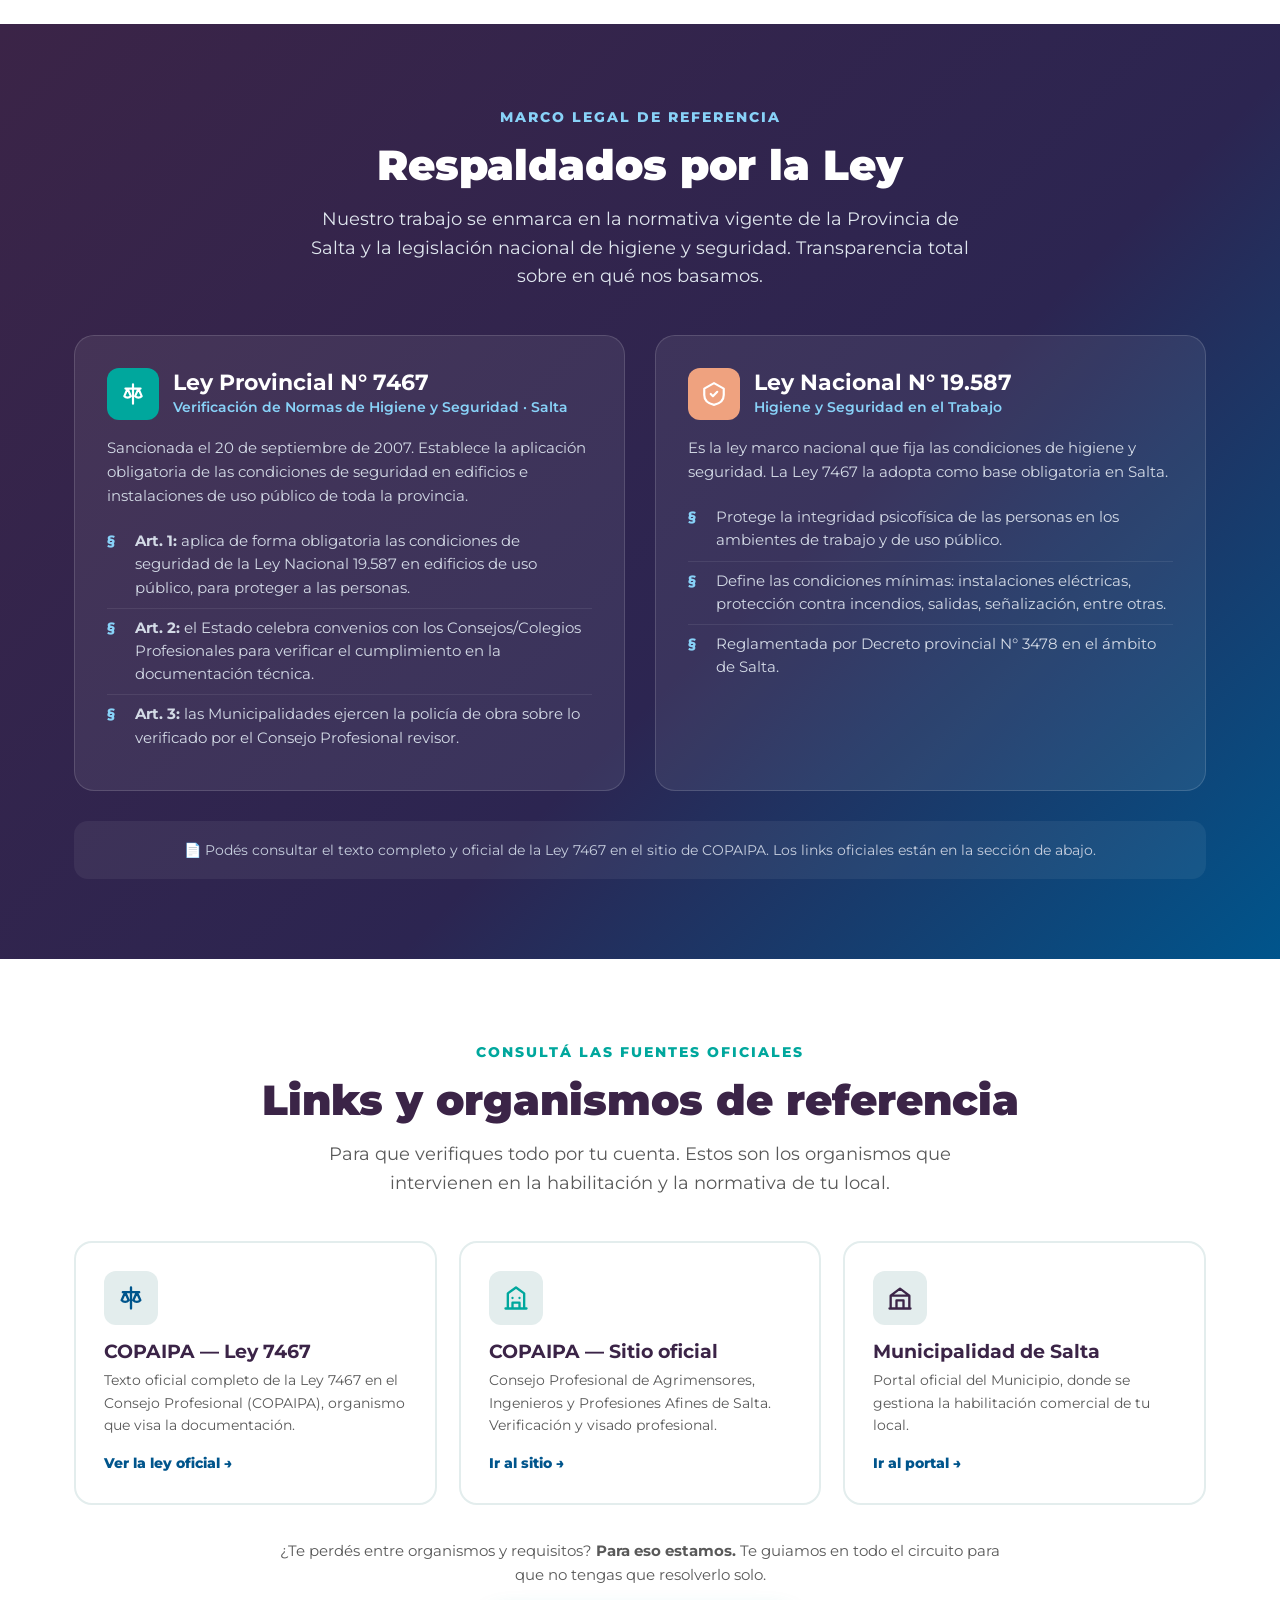
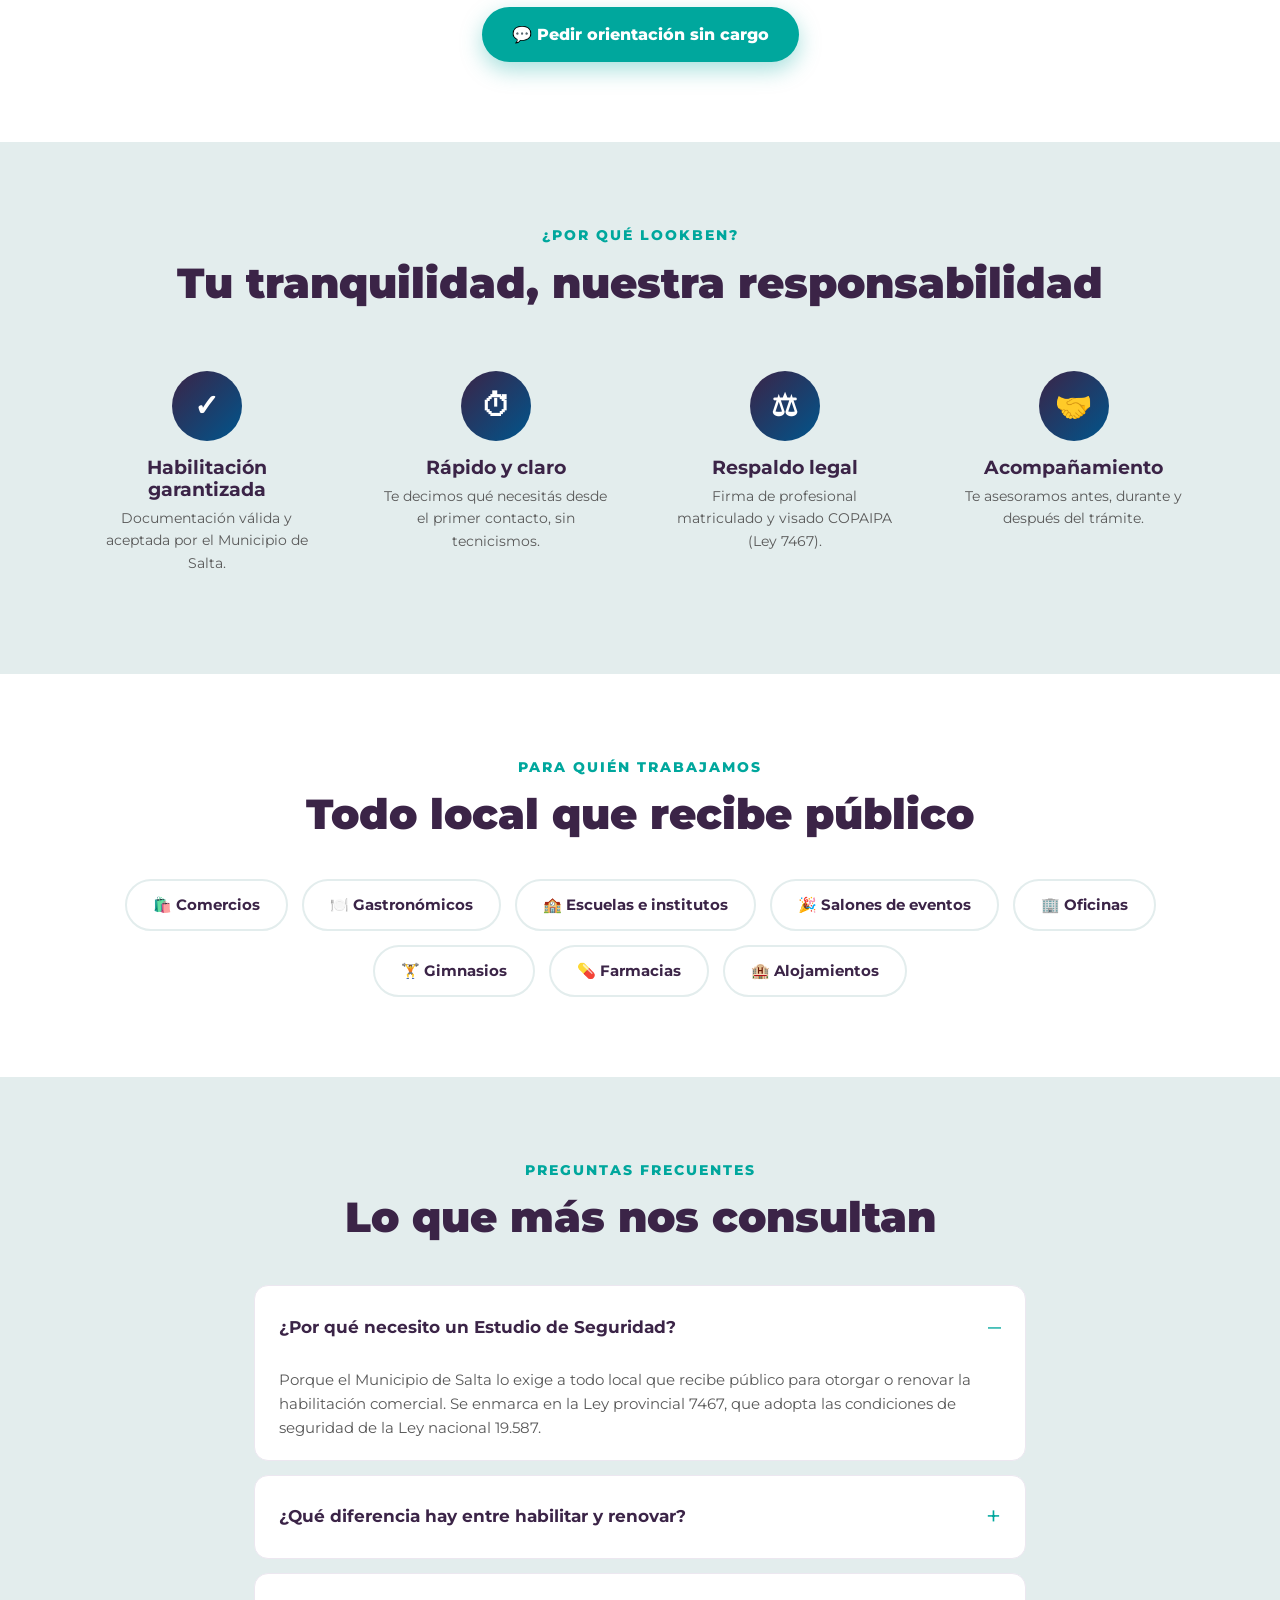
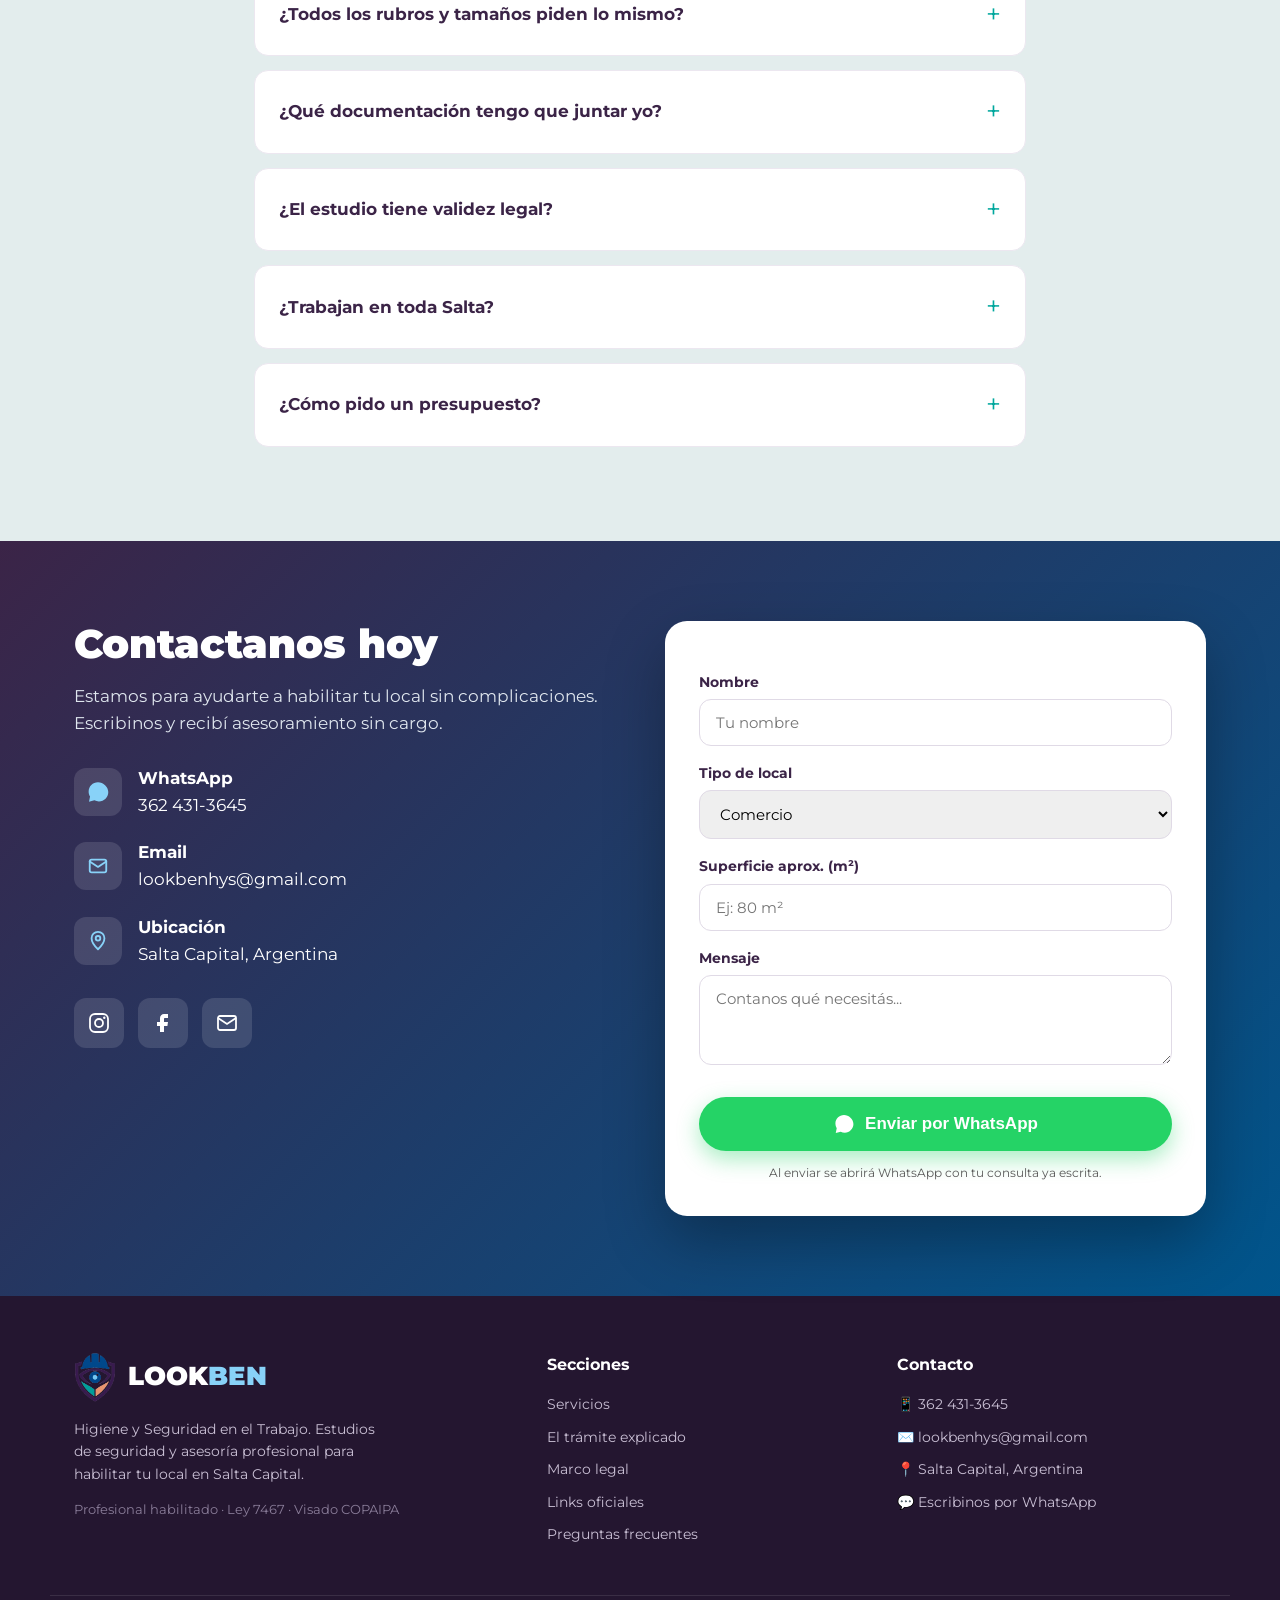
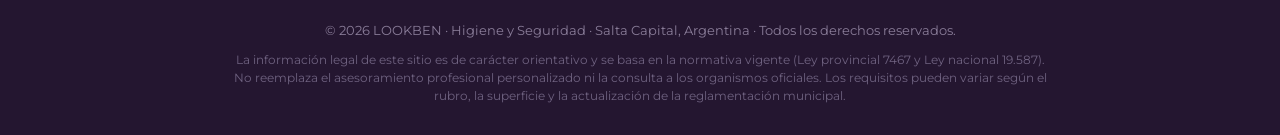
==== commit 4fbaa6fc: "Update index.html" ====
--- a/index.html
+++ b/index.html
@@ -4,11 +4,11 @@
 <meta charset="UTF-8">
 <meta name="viewport" content="width=device-width, initial-scale=1.0">
 <title>LOOKBEN · Higiene y Seguridad en el Trabajo | Salta Capital</title>
-<meta name="description" content="Estudios de Seguridad para habilitación comercial en Salta. Profesional habilitado · Ley 7467 · Visado COPAIPA. Incendios, evacuación, mediciones y servicio externo de HyS.">
-<meta name="keywords" content="higiene y seguridad Salta, estudio de seguridad, habilitación comercial Salta, COPAIPA, Ley 7467, plan de evacuación, carga de fuego">
+<meta name="description" content="Estudios de Seguridad para habilitación comercial en Salta. Profesional habilitado · Ley 7467 · Visado COPAIPA. Te explicamos el trámite paso a paso con marco legal y links oficiales.">
+<meta name="keywords" content="higiene y seguridad Salta, estudio de seguridad, habilitación comercial Salta, COPAIPA, Ley 7467, plan de evacuación, carga de fuego, Ley 19587">
 <meta name="author" content="LOOKBEN Higiene y Seguridad">
 <meta property="og:title" content="LOOKBEN · Higiene y Seguridad | Salta">
-<meta property="og:description" content="Si tu local recibe público, el Municipio exige un Estudio de Seguridad firmado por profesional habilitado. Lo hacemos por vos.">
+<meta property="og:description" content="Si tu local recibe público, el Municipio exige un Estudio de Seguridad firmado por profesional habilitado. Te explicamos el trámite y lo hacemos por vos.">
 <meta property="og:type" content="website">
 <meta property="og:image" content="assets/logo.png">
 <link rel="icon" type="image/png" href="assets/logo.png">
@@ -42,7 +42,7 @@
 .nav-logo{display:flex;align-items:center;gap:12px;font-weight:900;font-size:26px;letter-spacing:1px;}
 .nav-logo img{height:46px;}
 .nav-logo .look{color:var(--violeta);} .nav-logo .ben{color:var(--azul);}
-.nav-links{display:flex;align-items:center;gap:30px;}
+.nav-links{display:flex;align-items:center;gap:26px;}
 .nav-links a{font-weight:600;font-size:15px;color:#3b3347;transition:color .15s;}
 .nav-links a:hover{color:var(--teal);}
 .nav-cta{background:var(--wa);color:#fff;padding:11px 22px;border-radius:50px;font-weight:800;font-size:14px;box-shadow:0 6px 16px rgba(37,211,102,.35);}
@@ -53,7 +53,7 @@
 .hero{background:linear-gradient(135deg,var(--violeta) 0%,#2e2f5e 55%,var(--azul) 100%);color:#fff;position:relative;overflow:hidden;padding:90px 0 100px;}
 .hero::after{content:"";position:absolute;right:-120px;top:-120px;width:420px;height:420px;background:radial-gradient(circle,rgba(136,210,248,.25),transparent 70%);border-radius:50%;}
 .hero-grid{display:grid;grid-template-columns:1.1fr .9fr;gap:50px;align-items:center;position:relative;z-index:2;}
-.hero h1{font-size:54px;font-weight:900;margin-bottom:20px;}
+.hero h1{font-size:52px;font-weight:900;margin-bottom:20px;}
 .hero h1 .hl{color:var(--celeste);}
 .hero p{font-size:20px;color:#dfe6ee;margin-bottom:32px;max-width:560px;}
 .hero-badges{display:flex;gap:14px;flex-wrap:wrap;margin-top:34px;}
@@ -82,6 +82,51 @@
 .scard:nth-child(5){border-top-color:var(--violeta);}
 .scard:nth-child(6){border-top-color:var(--azul);}
 
+/* TRAMITE EXPLICADO */
+.tramite{background:var(--gris);}
+.tram-grid{display:grid;grid-template-columns:1fr 1fr;gap:50px;align-items:center;margin-top:40px;}
+.tram-txt h3{color:var(--violeta);font-size:24px;margin:22px 0 8px;display:flex;align-items:center;gap:12px;}
+.tram-txt h3:first-child{margin-top:0;}
+.tram-txt p{color:var(--gristxt);font-size:16px;}
+.tram-txt .badge-ic{width:40px;height:40px;background:var(--teal);border-radius:10px;display:flex;align-items:center;justify-content:center;flex-shrink:0;}
+.tram-visual{background:#fff;border-radius:24px;padding:40px;box-shadow:var(--shadow);}
+.alert{background:#fff4ef;border-left:5px solid var(--salmon);border-radius:0 12px 12px 0;padding:20px 24px;margin-top:24px;}
+.alert strong{color:var(--violeta);}
+
+/* PROCESO */
+.steps{display:grid;grid-template-columns:repeat(4,1fr);gap:20px;margin-top:44px;position:relative;}
+.step{background:#fff;border-radius:18px;padding:28px 22px;box-shadow:var(--shadow);position:relative;}
+.step .n{position:absolute;top:-16px;left:22px;width:40px;height:40px;background:var(--teal);color:#fff;border-radius:50%;display:flex;align-items:center;justify-content:center;font-weight:900;font-size:18px;}
+.step h3{font-size:18px;color:var(--violeta);margin:12px 0 6px;}
+.step p{font-size:14px;color:var(--gristxt);}
+
+/* MARCO LEGAL */
+.legal{background:linear-gradient(135deg,var(--violeta) 0%,#2c2551 60%,var(--azul) 100%);color:#fff;}
+.legal .h2{color:#fff;}
+.legal .lead{color:#dfe6ee;}
+.legal-grid{display:grid;grid-template-columns:1fr 1fr;gap:30px;margin-top:44px;}
+.lcard{background:rgba(255,255,255,.07);border:1px solid rgba(255,255,255,.14);border-radius:20px;padding:32px;}
+.lcard .lhead{display:flex;align-items:center;gap:14px;margin-bottom:16px;}
+.lcard .lhead .lic{width:52px;height:52px;background:var(--teal);border-radius:12px;display:flex;align-items:center;justify-content:center;flex-shrink:0;}
+.lcard h3{font-size:22px;color:#fff;}
+.lcard .lsub{color:var(--celeste);font-size:14px;font-weight:600;}
+.lcard p{color:#d3dae6;font-size:15px;margin-bottom:12px;}
+.lcard ul{list-style:none;margin-top:14px;}
+.lcard li{color:#d3dae6;font-size:14.5px;padding:8px 0 8px 28px;position:relative;border-top:1px solid rgba(255,255,255,.08);}
+.lcard li:first-child{border-top:none;}
+.lcard li::before{content:"§";position:absolute;left:0;color:var(--celeste);font-weight:800;}
+.legal-note{background:rgba(255,255,255,.06);border-radius:14px;padding:18px 24px;margin-top:30px;font-size:14px;color:#c6cede;text-align:center;}
+
+/* LINKS OFICIALES */
+.oficiales-grid{display:grid;grid-template-columns:repeat(3,1fr);gap:22px;margin-top:44px;}
+.ocard{display:flex;flex-direction:column;background:#fff;border:2px solid var(--gris);border-radius:18px;padding:28px;transition:.2s;text-align:left;}
+.ocard:hover{border-color:var(--teal);transform:translateY(-4px);box-shadow:var(--shadow);}
+.ocard .oic{width:54px;height:54px;background:var(--gris);border-radius:12px;display:flex;align-items:center;justify-content:center;margin-bottom:16px;}
+.ocard h3{color:var(--violeta);font-size:19px;margin-bottom:6px;}
+.ocard p{color:var(--gristxt);font-size:14px;margin-bottom:16px;flex:1;}
+.ocard .olink{color:var(--azul);font-weight:800;font-size:14px;display:flex;align-items:center;gap:6px;}
+.ocard .pending{color:#b09;font-size:12px;font-style:italic;}
+
 /* POR QUE */
 .why{background:var(--gris);}
 .why-grid{display:grid;grid-template-columns:repeat(4,1fr);gap:24px;margin-top:44px;}
@@ -89,13 +134,6 @@
 .wcard .num{width:70px;height:70px;border-radius:50%;background:linear-gradient(135deg,var(--violeta),var(--azul));color:#fff;font-size:30px;font-weight:900;display:flex;align-items:center;justify-content:center;margin:0 auto 16px;}
 .wcard h3{font-size:19px;color:var(--violeta);margin-bottom:6px;}
 .wcard p{font-size:14px;color:var(--gristxt);}
-
-/* PROCESO */
-.steps{display:grid;grid-template-columns:repeat(4,1fr);gap:20px;margin-top:44px;position:relative;}
-.step{background:#fff;border-radius:18px;padding:28px 22px;box-shadow:var(--shadow);position:relative;}
-.step .n{position:absolute;top:-16px;left:22px;width:40px;height:40px;background:var(--teal);color:#fff;border-radius:50%;display:flex;align-items:center;justify-content:center;font-weight:900;font-size:18px;}
-.step h3{font-size:18px;color:var(--violeta);margin:12px 0 6px;}
-.step p{font-size:14px;color:var(--gristxt);}
 
 /* SECTORES */
 .sectors{display:flex;flex-wrap:wrap;gap:14px;justify-content:center;margin-top:40px;}
@@ -140,6 +178,7 @@
 footer li{margin-bottom:10px;font-size:14px;}
 footer a:hover{color:var(--celeste);}
 .foot-bottom{border-top:1px solid rgba(255,255,255,.1);padding-top:24px;text-align:center;font-size:13px;color:#8a7d99;}
+.foot-legal{font-size:12px;color:#6f6280;margin-top:10px;max-width:820px;margin-left:auto;margin-right:auto;text-align:center;line-height:1.5;}
 
 /* WHATSAPP FLOAT */
 .wa-float{position:fixed;bottom:26px;right:26px;width:64px;height:64px;background:var(--wa);border-radius:50%;display:flex;align-items:center;justify-content:center;box-shadow:0 8px 24px rgba(37,211,102,.5);z-index:200;animation:pulse 2.2s infinite;}
@@ -148,8 +187,8 @@
 
 /* RESPONSIVE */
 @media(max-width:900px){
-  .hero-grid,.contact-grid{grid-template-columns:1fr;gap:34px;}
-  .serv-grid,.why-grid,.steps{grid-template-columns:1fr 1fr;}
+  .hero-grid,.contact-grid,.tram-grid,.legal-grid{grid-template-columns:1fr;gap:34px;}
+  .serv-grid,.why-grid,.steps,.oficiales-grid{grid-template-columns:1fr 1fr;}
   .foot-grid{grid-template-columns:1fr;gap:28px;}
   .hero h1{font-size:40px;} .h2,.cinfo h2{font-size:32px;}
   .nav-links{position:fixed;top:74px;left:0;right:0;background:#fff;flex-direction:column;padding:20px;gap:16px;box-shadow:0 12px 30px rgba(0,0,0,.12);display:none;}
@@ -158,7 +197,7 @@
   .trust-in{gap:20px;font-size:15px;}
 }
 @media(max-width:560px){
-  .serv-grid,.why-grid,.steps{grid-template-columns:1fr;}
+  .serv-grid,.why-grid,.steps,.oficiales-grid{grid-template-columns:1fr;}
   .hero h1{font-size:34px;} .section{padding:56px 0;}
 }
 </style>
@@ -171,8 +210,9 @@
     <a href="#inicio" class="nav-logo"><img src="assets/logo.png" alt="LOOKBEN"><span><span class="look">LOOK</span><span class="ben">BEN</span></span></a>
     <div class="nav-links" id="navlinks">
       <a href="#servicios">Servicios</a>
-      <a href="#porque">¿Por qué?</a>
-      <a href="#proceso">Proceso</a>
+      <a href="#tramite">El trámite</a>
+      <a href="#legal">Marco legal</a>
+      <a href="#oficiales">Links oficiales</a>
       <a href="#faq">Preguntas</a>
       <a href="#contacto">Contacto</a>
       <a href="https://wa.me/5493624313645?text=Hola%20LOOKBEN!%20Quiero%20consultar%20por%20el%20Estudio%20de%20Seguridad." class="nav-cta">WhatsApp</a>
@@ -187,13 +227,13 @@
     <div>
       <span class="tag-eyebrow" style="color:var(--celeste)">Higiene y Seguridad · Salta Capital</span>
       <h1>¿Tu local recibe público? <span class="hl">El Municipio te exige un Estudio de Seguridad.</span></h1>
-      <p>Lo firma un profesional habilitado, con visado COPAIPA y respaldo de la Ley 7467. Nosotros gestionamos todo por vos, rápido y sin vueltas.</p>
+      <p>Lo firma un profesional habilitado, con visado COPAIPA y respaldo de la Ley 7467. Te explicamos el trámite y lo gestionamos por vos, rápido y sin vueltas.</p>
       <div class="hero-cta">
         <a href="https://wa.me/5493624313645?text=Hola%20LOOKBEN!%20Quiero%20consultar%20por%20el%20Estudio%20de%20Seguridad." class="btn btn-wa">
           <svg width="22" height="22" viewBox="0 0 32 32" fill="#fff"><path d="M16 3C9 3 3.5 8.5 3.5 15.5c0 2.4.7 4.6 1.9 6.5L4 29l7.2-1.9c1.8 1 3.9 1.5 6 1.5 7 0 12.5-5.5 12.5-12.5S23 3 16 3Zm5.9 14.3c-.3-.2-1.9-.9-2.2-1-.3-.1-.5-.2-.7.2s-.8 1-.9 1.2c-.2.2-.3.2-.6.1-.3-.2-1.4-.5-2.6-1.6-1-.9-1.6-1.9-1.8-2.3-.2-.3 0-.5.1-.7l.5-.6c.2-.2.2-.3.3-.5.1-.2 0-.4 0-.5s-.7-1.7-1-2.3c-.3-.6-.5-.5-.7-.5h-.6c-.2 0-.5.1-.8.4-.3.3-1 1-1 2.5s1.1 2.9 1.2 3.1c.2.2 2.2 3.4 5.3 4.7 3.1 1.3 3.1.9 3.7.8.6-.1 1.9-.8 2.1-1.5.3-.7.3-1.4.2-1.5Z"/></svg>
           Consultar ahora
         </a>
-        <a href="#servicios" class="btn btn-outline">Ver servicios</a>
+        <a href="#tramite" class="btn btn-outline">Entender el trámite</a>
       </div>
       <div class="hero-badges">
         <div class="hb">✅ Profesional habilitado</div>
@@ -212,7 +252,7 @@
 <!-- TRUST STRIP -->
 <div class="trust">
   <div class="container trust-in">
-    <span>✔️ +Habilitaciones aprobadas</span>
+    <span>✔️ Asesoramiento previo sin cargo</span>
     <span>⚡ Respuesta en 24 hs</span>
     <span>📍 Toda Salta Capital</span>
   </div>
@@ -259,6 +299,132 @@
   </div>
 </section>
 
+<!-- EL TRAMITE EXPLICADO -->
+<section class="section tramite" id="tramite">
+  <div class="container center">
+    <span class="tag-eyebrow">El trámite, explicado simple</span>
+    <h2 class="h2">¿Qué es y por qué me lo piden?</h2>
+    <p class="lead">Sabemos que el lenguaje técnico y legal marea. Acá te lo contamos claro, para que entiendas de qué se trata antes de dar el primer paso.</p>
+  </div>
+  <div class="container tram-grid">
+    <div class="tram-txt">
+      <h3><span class="badge-ic"><svg width="22" height="22" viewBox="0 0 24 24" fill="none" stroke="#fff" stroke-width="2.2" stroke-linecap="round" stroke-linejoin="round"><circle cx="12" cy="12" r="9"/><path d="M12 8h.01M11 12h1v4h1"/></svg></span> ¿Qué es el Estudio de Seguridad?</h3>
+      <p>Es un documento técnico que verifica que tu local cumple las condiciones de seguridad para recibir público (salidas, incendios, instalaciones, etc.). Debe estar firmado por un profesional habilitado en Higiene y Seguridad.</p>
+
+      <h3><span class="badge-ic"><svg width="22" height="22" viewBox="0 0 24 24" fill="none" stroke="#fff" stroke-width="2.2" stroke-linecap="round" stroke-linejoin="round"><path d="M3 21h18M5 21V7l7-4 7 4v14M9 21v-6h6v6"/></svg></span> ¿Cuándo lo necesito?</h3>
+      <p>Cuando querés <strong>habilitar un local nuevo</strong> o <strong>renovar</strong> la habilitación de uno existente que recibe público: comercios, gastronómicos, escuelas, salones, oficinas y más.</p>
+
+      <h3><span class="badge-ic"><svg width="22" height="22" viewBox="0 0 24 24" fill="none" stroke="#fff" stroke-width="2.2" stroke-linecap="round" stroke-linejoin="round"><path d="M12 2 3 7v6c0 5 4 8 9 9 5-1 9-4 9-9V7Z"/><path d="M9 12l2 2 4-4"/></svg></span> ¿Quién lo firma y avala?</h3>
+      <p>Un profesional matriculado. Además, la documentación se <strong>visa en COPAIPA</strong>, el Consejo Profesional que verifica el cumplimiento según la <strong>Ley 7467</strong>.</p>
+    </div>
+    <div class="tram-visual">
+      <svg width="100%" viewBox="0 0 400 300" fill="none">
+        <rect x="40" y="70" width="320" height="180" rx="10" fill="#E3EDED"/>
+        <rect x="40" y="70" width="320" height="42" rx="10" fill="#3B2447"/>
+        <circle cx="62" cy="91" r="6" fill="#EFA27F"/><circle cx="82" cy="91" r="6" fill="#88D2F8"/><circle cx="102" cy="91" r="6" fill="#00A79D"/>
+        <rect x="70" y="135" width="120" height="12" rx="6" fill="#00558C"/>
+        <rect x="70" y="160" width="200" height="8" rx="4" fill="#b9c4c4"/>
+        <rect x="70" y="178" width="180" height="8" rx="4" fill="#b9c4c4"/>
+        <rect x="70" y="196" width="150" height="8" rx="4" fill="#b9c4c4"/>
+        <g transform="translate(250,150)"><path d="M30 0 62 12 v20 c0 17-11 27-32 33-21-6-32-16-32-33V12Z" fill="#00A79D"/><path d="M16 30 l9 9 16-18" stroke="#fff" stroke-width="5" fill="none" stroke-linecap="round" stroke-linejoin="round"/></g>
+        <text x="200" y="285" font-family="Montserrat" font-size="15" font-weight="800" fill="#3B2447" text-anchor="middle">Documento firmado y visado</text>
+      </svg>
+    </div>
+  </div>
+  <div class="container">
+    <div class="alert">
+      <strong>⚠️ ¿Qué pasa si no lo tengo?</strong> Sin el Estudio de Seguridad, el Municipio <strong>no otorga ni renueva la habilitación</strong>, lo que puede derivar en intimaciones, multas o clausura del local. Tenerlo al día es proteger a tu personal, a tus clientes y a tu inversión.
+    </div>
+  </div>
+</section>
+
+<!-- PROCESO -->
+<section class="section" id="proceso">
+  <div class="container center">
+    <span class="tag-eyebrow">Cómo trabajamos</span>
+    <h2 class="h2">Tu habilitación en 4 pasos</h2>
+  </div>
+  <div class="container steps">
+    <div class="step"><div class="n">1</div><h3>Contactás</h3><p>Nos escribís por WhatsApp y nos contás de tu local.</p></div>
+    <div class="step"><div class="n">2</div><h3>Relevamos</h3><p>Visitamos y evaluamos qué requiere tu rubro y superficie.</p></div>
+    <div class="step"><div class="n">3</div><h3>Elaboramos</h3><p>Confeccionamos, firmamos y visamos el Estudio de Seguridad.</p></div>
+    <div class="step"><div class="n">4</div><h3>Presentás</h3><p>Te entregamos todo listo para el Municipio. ¡Habilitado!</p></div>
+  </div>
+</section>
+
+<!-- MARCO LEGAL -->
+<section class="section legal" id="legal">
+  <div class="container center">
+    <span class="tag-eyebrow" style="color:var(--celeste)">Marco legal de referencia</span>
+    <h2 class="h2">Respaldados por la Ley</h2>
+    <p class="lead">Nuestro trabajo se enmarca en la normativa vigente de la Provincia de Salta y la legislación nacional de higiene y seguridad. Transparencia total sobre en qué nos basamos.</p>
+  </div>
+  <div class="container legal-grid">
+    <div class="lcard">
+      <div class="lhead">
+        <div class="lic"><svg width="26" height="26" viewBox="0 0 24 24" fill="none" stroke="#fff" stroke-width="2" stroke-linecap="round" stroke-linejoin="round"><path d="M12 3v18M5 7h14M7 7l-3 7a4 4 0 0 0 6 0Zm10 0-3 7a4 4 0 0 0 6 0Z"/></svg></div>
+        <div><h3>Ley Provincial N° 7467</h3><div class="lsub">Verificación de Normas de Higiene y Seguridad · Salta</div></div>
+      </div>
+      <p>Sancionada el 20 de septiembre de 2007. Establece la aplicación obligatoria de las condiciones de seguridad en edificios e instalaciones de uso público de toda la provincia.</p>
+      <ul>
+        <li><strong>Art. 1:</strong> aplica de forma obligatoria las condiciones de seguridad de la Ley Nacional 19.587 en edificios de uso público, para proteger a las personas.</li>
+        <li><strong>Art. 2:</strong> el Estado celebra convenios con los Consejos/Colegios Profesionales para verificar el cumplimiento en la documentación técnica.</li>
+        <li><strong>Art. 3:</strong> las Municipalidades ejercen la policía de obra sobre lo verificado por el Consejo Profesional revisor.</li>
+      </ul>
+    </div>
+    <div class="lcard">
+      <div class="lhead">
+        <div class="lic" style="background:var(--salmon)"><svg width="26" height="26" viewBox="0 0 24 24" fill="none" stroke="#fff" stroke-width="2" stroke-linecap="round" stroke-linejoin="round"><path d="M12 2 3 7v6c0 5 4 8 9 9 5-1 9-4 9-9V7Z"/><path d="M9 12l2 2 4-4"/></svg></div>
+        <div><h3>Ley Nacional N° 19.587</h3><div class="lsub">Higiene y Seguridad en el Trabajo</div></div>
+      </div>
+      <p>Es la ley marco nacional que fija las condiciones de higiene y seguridad. La Ley 7467 la adopta como base obligatoria en Salta.</p>
+      <ul>
+        <li>Protege la integridad psicofísica de las personas en los ambientes de trabajo y de uso público.</li>
+        <li>Define las condiciones mínimas: instalaciones eléctricas, protección contra incendios, salidas, señalización, entre otras.</li>
+        <li>Reglamentada por Decreto provincial N° 3478 en el ámbito de Salta.</li>
+      </ul>
+    </div>
+  </div>
+  <div class="container">
+    <div class="legal-note">
+      📄 Podés consultar el texto completo y oficial de la Ley 7467 en el sitio de COPAIPA. Los links oficiales están en la sección de abajo.
+    </div>
+  </div>
+</section>
+
+<!-- LINKS OFICIALES -->
+<section class="section" id="oficiales">
+  <div class="container center">
+    <span class="tag-eyebrow">Consultá las fuentes oficiales</span>
+    <h2 class="h2">Links y organismos de referencia</h2>
+    <p class="lead">Para que verifiques todo por tu cuenta. Estos son los organismos que intervienen en la habilitación y la normativa de tu local.</p>
+  </div>
+  <div class="container oficiales-grid">
+    <a class="ocard" href="https://copaipa.org.ar/ley-n7467/" target="_blank" rel="noopener">
+      <div class="oic"><svg width="28" height="28" viewBox="0 0 24 24" fill="none" stroke="#00558C" stroke-width="2" stroke-linecap="round" stroke-linejoin="round"><path d="M12 3v18M5 7h14M7 7l-3 7a4 4 0 0 0 6 0Zm10 0-3 7a4 4 0 0 0 6 0Z"/></svg></div>
+      <h3>COPAIPA — Ley 7467</h3>
+      <p>Texto oficial completo de la Ley 7467 en el Consejo Profesional (COPAIPA), organismo que visa la documentación.</p>
+      <span class="olink">Ver la ley oficial →</span>
+    </a>
+    <a class="ocard" href="https://copaipa.org.ar/" target="_blank" rel="noopener">
+      <div class="oic"><svg width="28" height="28" viewBox="0 0 24 24" fill="none" stroke="#00A79D" stroke-width="2" stroke-linecap="round" stroke-linejoin="round"><path d="M3 21h18M5 21V8l7-5 7 5v13M9 21v-5h6v5"/><path d="M9 12h.01M15 12h.01"/></svg></div>
+      <h3>COPAIPA — Sitio oficial</h3>
+      <p>Consejo Profesional de Agrimensores, Ingenieros y Profesiones Afines de Salta. Verificación y visado profesional.</p>
+      <span class="olink">Ir al sitio →</span>
+    </a>
+    <a class="ocard" href="https://www.municipalidaddesalta.gob.ar/" target="_blank" rel="noopener">
+      <div class="oic"><svg width="28" height="28" viewBox="0 0 24 24" fill="none" stroke="#3B2447" stroke-width="2" stroke-linecap="round" stroke-linejoin="round"><path d="M3 21h18M4 21V10l8-6 8 6v11M9 21v-7h6v7M4 10h16"/></svg></div>
+      <h3>Municipalidad de Salta</h3>
+      <p>Portal oficial del Municipio, donde se gestiona la habilitación comercial de tu local.</p>
+      <span class="olink">Ir al portal →</span>
+    </a>
+  </div>
+  <div class="container center" style="margin-top:34px;">
+    <p style="color:var(--gristxt);font-size:15px;max-width:720px;margin:0 auto;">¿Te perdés entre organismos y requisitos? <strong>Para eso estamos.</strong> Te guiamos en todo el circuito para que no tengas que resolverlo solo.</p>
+    <a href="https://wa.me/5493624313645?text=Hola%20LOOKBEN!%20Quiero%20que%20me%20orienten%20con%20el%20tr%C3%A1mite%20de%20habilitaci%C3%B3n." class="btn btn-teal" style="margin-top:20px;">💬 Pedir orientación sin cargo</a>
+  </div>
+</section>
+
 <!-- POR QUE -->
 <section class="section why" id="porque">
   <div class="container center">
@@ -268,27 +434,13 @@
   <div class="container why-grid">
     <div class="wcard"><div class="num">✓</div><h3>Habilitación garantizada</h3><p>Documentación válida y aceptada por el Municipio de Salta.</p></div>
     <div class="wcard"><div class="num">⏱</div><h3>Rápido y claro</h3><p>Te decimos qué necesitás desde el primer contacto, sin tecnicismos.</p></div>
-    <div class="wcard"><div class="num">⚖</div><h3>Respaldo legal</h3><p>Firma de profesional matriculado y visado COPAIPA.</p></div>
+    <div class="wcard"><div class="num">⚖</div><h3>Respaldo legal</h3><p>Firma de profesional matriculado y visado COPAIPA (Ley 7467).</p></div>
     <div class="wcard"><div class="num">🤝</div><h3>Acompañamiento</h3><p>Te asesoramos antes, durante y después del trámite.</p></div>
   </div>
 </section>
 
-<!-- PROCESO -->
-<section class="section" id="proceso">
-  <div class="container center">
-    <span class="tag-eyebrow">Cómo trabajamos</span>
-    <h2 class="h2">Tu habilitación en 4 pasos</h2>
-  </div>
-  <div class="container steps">
-    <div class="step"><div class="n">1</div><h3>Contactás</h3><p>Nos escribís por WhatsApp y nos contás de tu local.</p></div>
-    <div class="step"><div class="n">2</div><h3>Relevamos</h3><p>Visitamos y evaluamos qué requiere tu rubro y superficie.</p></div>
-    <div class="step"><div class="n">3</div><h3>Elaboramos</h3><p>Confeccionamos y firmamos el Estudio de Seguridad.</p></div>
-    <div class="step"><div class="n">4</div><h3>Presentás</h3><p>Te entregamos todo listo para el Municipio. ¡Habilitado!</p></div>
-  </div>
-</section>
-
 <!-- SECTORES -->
-<section class="section why">
+<section class="section">
   <div class="container center">
     <span class="tag-eyebrow">Para quién trabajamos</span>
     <h2 class="h2">Todo local que recibe público</h2>
@@ -306,15 +458,17 @@
 </section>
 
 <!-- FAQ -->
-<section class="section" id="faq">
+<section class="section why" id="faq">
   <div class="container center">
     <span class="tag-eyebrow">Preguntas frecuentes</span>
     <h2 class="h2">Lo que más nos consultan</h2>
   </div>
   <div class="container faq">
-    <details class="qitem" open><summary>¿Por qué necesito un Estudio de Seguridad?</summary><div class="a">Porque el Municipio de Salta lo exige a todo local que recibe público para otorgar o renovar la habilitación comercial. Debe estar firmado por un profesional habilitado en Higiene y Seguridad.</div></details>
-    <details class="qitem"><summary>¿Cuánto tarda el trámite?</summary><div class="a">Depende del tipo de local, pero solemos entregar el estudio en pocos días desde el relevamiento. Te damos un plazo estimado en la primera consulta.</div></details>
-    <details class="qitem"><summary>¿El estudio tiene validez legal?</summary><div class="a">Sí. Nuestros estudios están firmados por profesional matriculado y visados por COPAIPA, cumpliendo la Ley 7467.</div></details>
+    <details class="qitem" open><summary>¿Por qué necesito un Estudio de Seguridad?</summary><div class="a">Porque el Municipio de Salta lo exige a todo local que recibe público para otorgar o renovar la habilitación comercial. Se enmarca en la Ley provincial 7467, que adopta las condiciones de seguridad de la Ley nacional 19.587.</div></details>
+    <details class="qitem"><summary>¿Qué diferencia hay entre habilitar y renovar?</summary><div class="a">La <strong>habilitación</strong> es para un local nuevo o que nunca la tramitó. La <strong>renovación</strong> es para mantener vigente la de un local que ya operaba. En ambos casos suele requerirse el Estudio de Seguridad al día.</div></details>
+    <details class="qitem"><summary>¿Todos los rubros y tamaños piden lo mismo?</summary><div class="a">No exactamente. Según el rubro, la superficie y la cantidad de personas, pueden variar los requisitos (por ejemplo, exigencias de incendios o evacuación). En la consulta inicial evaluamos tu caso puntual y te decimos qué corresponde.</div></details>
+    <details class="qitem"><summary>¿Qué documentación tengo que juntar yo?</summary><div class="a">Depende del local, pero habitualmente: datos del titular, plano o croquis, y detalles de instalaciones. No te preocupes: en el relevamiento te damos la lista exacta y te acompañamos a reunirla.</div></details>
+    <details class="qitem"><summary>¿El estudio tiene validez legal?</summary><div class="a">Sí. Está firmado por profesional matriculado y se visa en COPAIPA, cumpliendo con la Ley 7467. Ese visado es la garantía de que la documentación fue verificada por el Consejo Profesional.</div></details>
     <details class="qitem"><summary>¿Trabajan en toda Salta?</summary><div class="a">Sí, cubrimos Salta Capital y alrededores. Consultanos por tu zona.</div></details>
     <details class="qitem"><summary>¿Cómo pido un presupuesto?</summary><div class="a">Escribinos por WhatsApp con el rubro y la superficie aproximada de tu local. Te respondemos con la información y un presupuesto sin cargo.</div></details>
   </div>
@@ -329,9 +483,10 @@
       <div class="cline"><div class="ci"><svg width="24" height="24" viewBox="0 0 32 32" fill="#88D2F8"><path d="M16 3C9 3 3.5 8.5 3.5 15.5c0 2.4.7 4.6 1.9 6.5L4 29l7.2-1.9c1.8 1 3.9 1.5 6 1.5 7 0 12.5-5.5 12.5-12.5S23 3 16 3Z"/></svg></div><div><strong>WhatsApp</strong><br>362 431-3645</div></div>
       <div class="cline"><div class="ci"><svg width="22" height="22" viewBox="0 0 24 24" fill="none" stroke="#88D2F8" stroke-width="2" stroke-linecap="round" stroke-linejoin="round"><rect x="3" y="5" width="18" height="14" rx="2"/><path d="m3 7 9 6 9-6"/></svg></div><div><strong>Email</strong><br>lookbenhys@gmail.com</div></div>
       <div class="cline"><div class="ci"><svg width="22" height="22" viewBox="0 0 24 24" fill="none" stroke="#88D2F8" stroke-width="2" stroke-linecap="round" stroke-linejoin="round"><path d="M12 21s-7-6.5-7-12a7 7 0 0 1 14 0c0 5.5-7 12-7 12Z"/><circle cx="12" cy="9" r="2.5"/></svg></div><div><strong>Ubicación</strong><br>Salta Capital, Argentina</div></div>
+      <!-- ===== FASE 2: cuando tengas Instagram/Facebook, reemplazá los 2 wa.me de abajo por tus URLs reales (ej: https://instagram.com/lookben.hys) ===== -->
       <div class="csocial">
-        <a href="#" title="Instagram" aria-label="Instagram"><svg width="24" height="24" viewBox="0 0 24 24" fill="none" stroke="#fff" stroke-width="1.8"><rect x="3" y="3" width="18" height="18" rx="5"/><circle cx="12" cy="12" r="4"/><circle cx="17.3" cy="6.7" r="1.2" fill="#fff" stroke="none"/></svg></a>
-        <a href="#" title="Facebook" aria-label="Facebook"><svg width="24" height="24" viewBox="0 0 24 24" fill="#fff"><path d="M13 3h4v4h-3c-.6 0-1 .4-1 1v3h4l-.6 4H13v6H9v-6H6v-4h3V7c0-2.2 1.8-4 4-4Z"/></svg></a>
+        <a href="https://wa.me/5493624313645?text=Hola%20LOOKBEN!%20Quiero%20consultar%20por%20el%20Estudio%20de%20Seguridad." title="Instagram (próximamente)" aria-label="Instagram"><svg width="24" height="24" viewBox="0 0 24 24" fill="none" stroke="#fff" stroke-width="1.8"><rect x="3" y="3" width="18" height="18" rx="5"/><circle cx="12" cy="12" r="4"/><circle cx="17.3" cy="6.7" r="1.2" fill="#fff" stroke="none"/></svg></a>
+        <a href="https://wa.me/5493624313645?text=Hola%20LOOKBEN!%20Quiero%20consultar%20por%20el%20Estudio%20de%20Seguridad." title="Facebook (próximamente)" aria-label="Facebook"><svg width="24" height="24" viewBox="0 0 24 24" fill="#fff"><path d="M13 3h4v4h-3c-.6 0-1 .4-1 1v3h4l-.6 4H13v6H9v-6H6v-4h3V7c0-2.2 1.8-4 4-4Z"/></svg></a>
         <a href="mailto:lookbenhys@gmail.com" title="Email" aria-label="Email"><svg width="24" height="24" viewBox="0 0 24 24" fill="none" stroke="#fff" stroke-width="1.8"><rect x="3" y="5" width="18" height="14" rx="2"/><path d="m3 7 9 6 9-6"/></svg></a>
       </div>
     </div>
@@ -367,13 +522,13 @@
       <p style="margin-top:14px;font-size:13px;color:#8a7d99;">Profesional habilitado · Ley 7467 · Visado COPAIPA</p>
     </div>
     <div>
-      <h4>Servicios</h4>
+      <h4>Secciones</h4>
       <ul>
-        <li><a href="#servicios">Estudio de Seguridad</a></li>
-        <li><a href="#servicios">Incendios y Bomberos</a></li>
-        <li><a href="#servicios">Planes de Evacuación</a></li>
-        <li><a href="#servicios">Mediciones de Higiene</a></li>
-        <li><a href="#servicios">Servicio Externo HyS</a></li>
+        <li><a href="#servicios">Servicios</a></li>
+        <li><a href="#tramite">El trámite explicado</a></li>
+        <li><a href="#legal">Marco legal</a></li>
+        <li><a href="#oficiales">Links oficiales</a></li>
+        <li><a href="#faq">Preguntas frecuentes</a></li>
       </ul>
     </div>
     <div>
@@ -388,6 +543,7 @@
   </div>
   <div class="container foot-bottom">
     © 2026 LOOKBEN · Higiene y Seguridad · Salta Capital, Argentina · Todos los derechos reservados.
+    <p class="foot-legal">La información legal de este sitio es de carácter orientativo y se basa en la normativa vigente (Ley provincial 7467 y Ley nacional 19.587). No reemplaza el asesoramiento profesional personalizado ni la consulta a los organismos oficiales. Los requisitos pueden variar según el rubro, la superficie y la actualización de la reglamentación municipal.</p>
   </div>
 </footer>
 
@@ -409,7 +565,6 @@
   window.open('https://wa.me/5493624313645?text='+encodeURIComponent(txt),'_blank');
   return false;
 }
-// cerrar menu movil al click
 document.querySelectorAll('#navlinks a').forEach(a=>a.addEventListener('click',()=>document.getElementById('navlinks').classList.remove('open')));
 </script>
 </body>
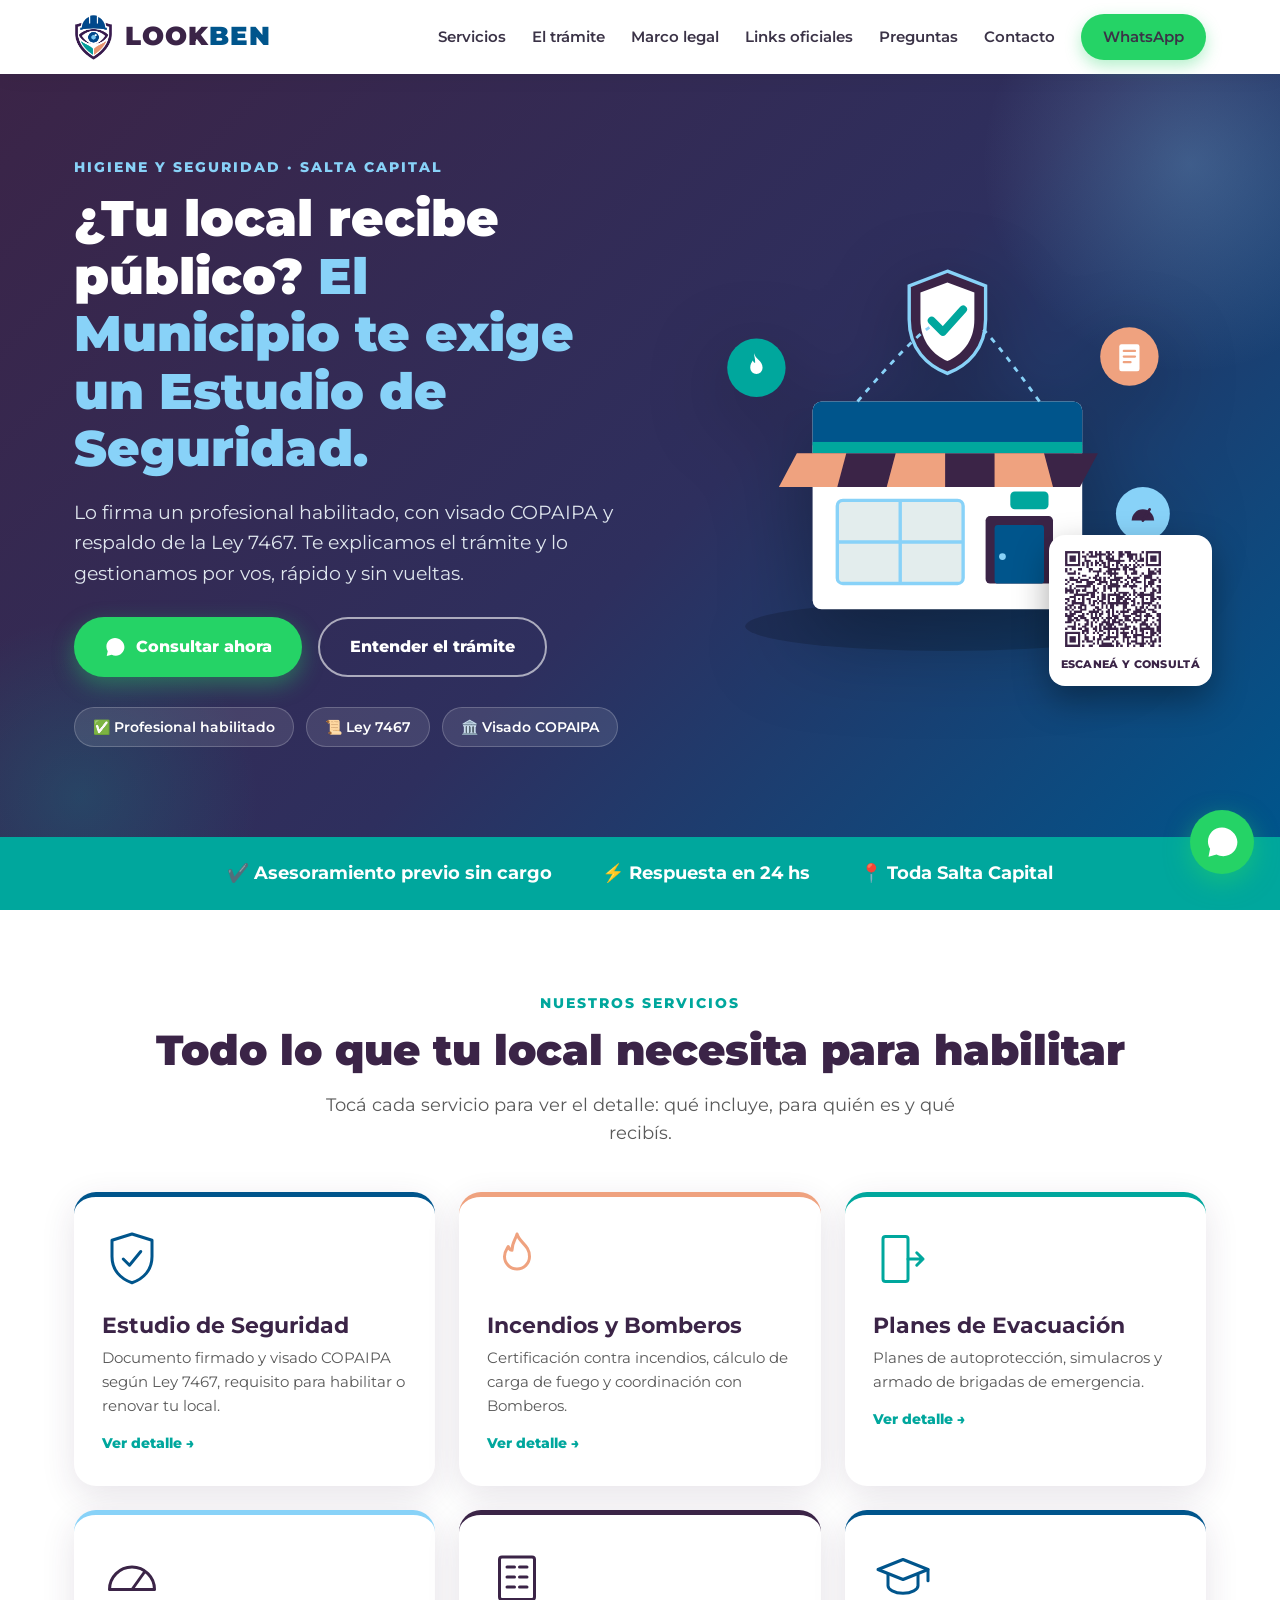
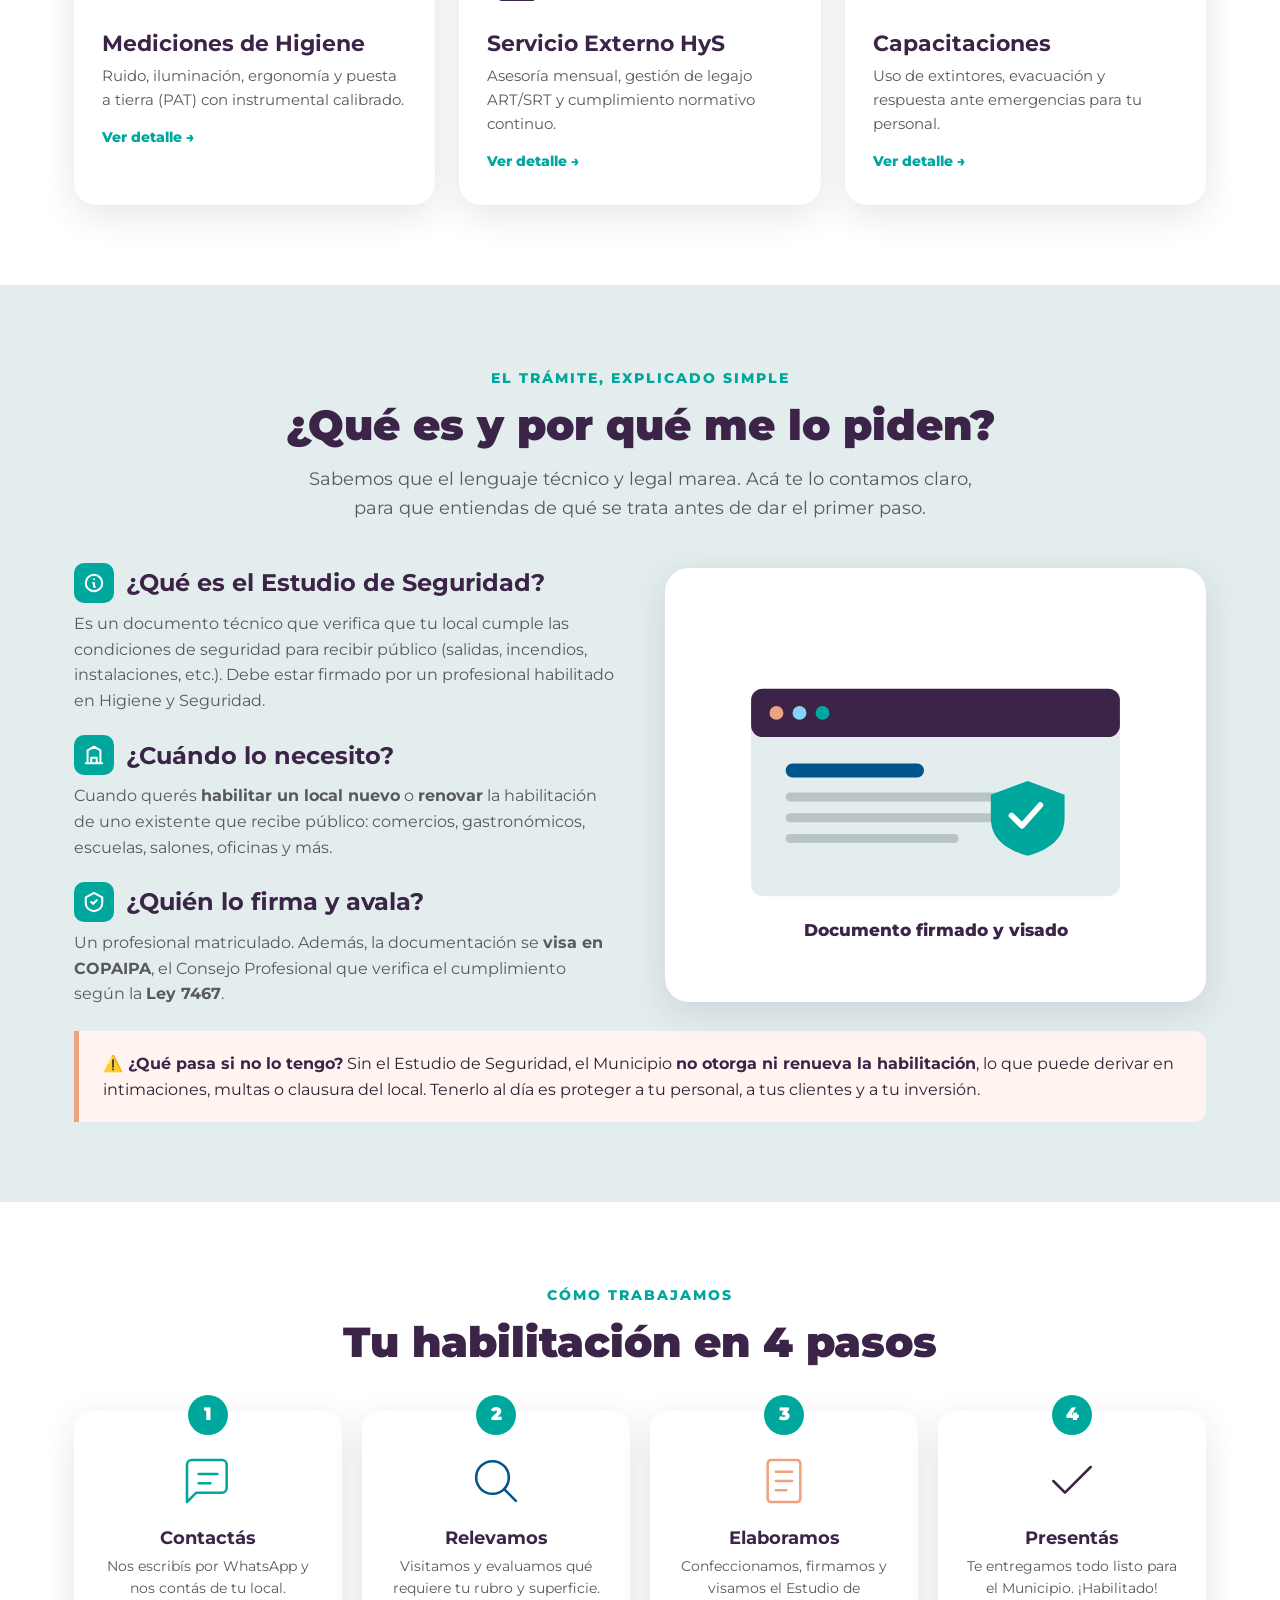
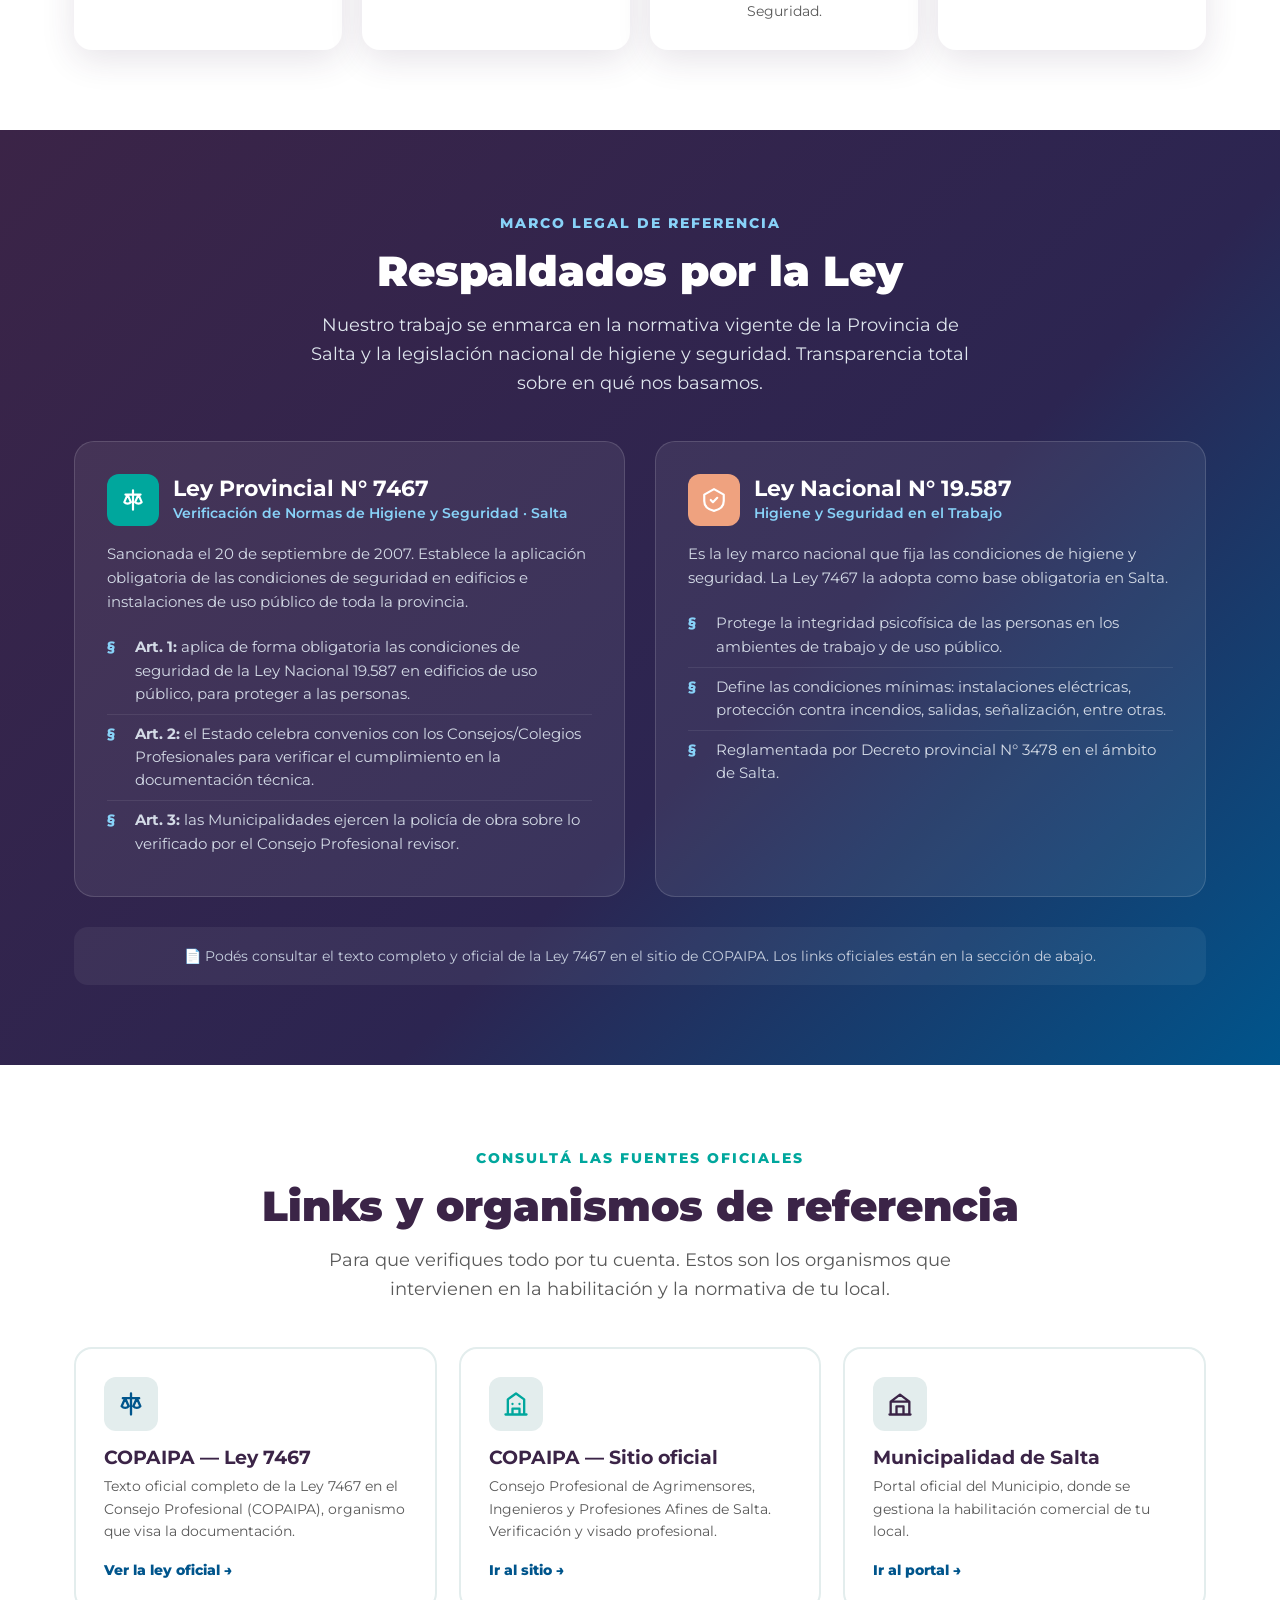
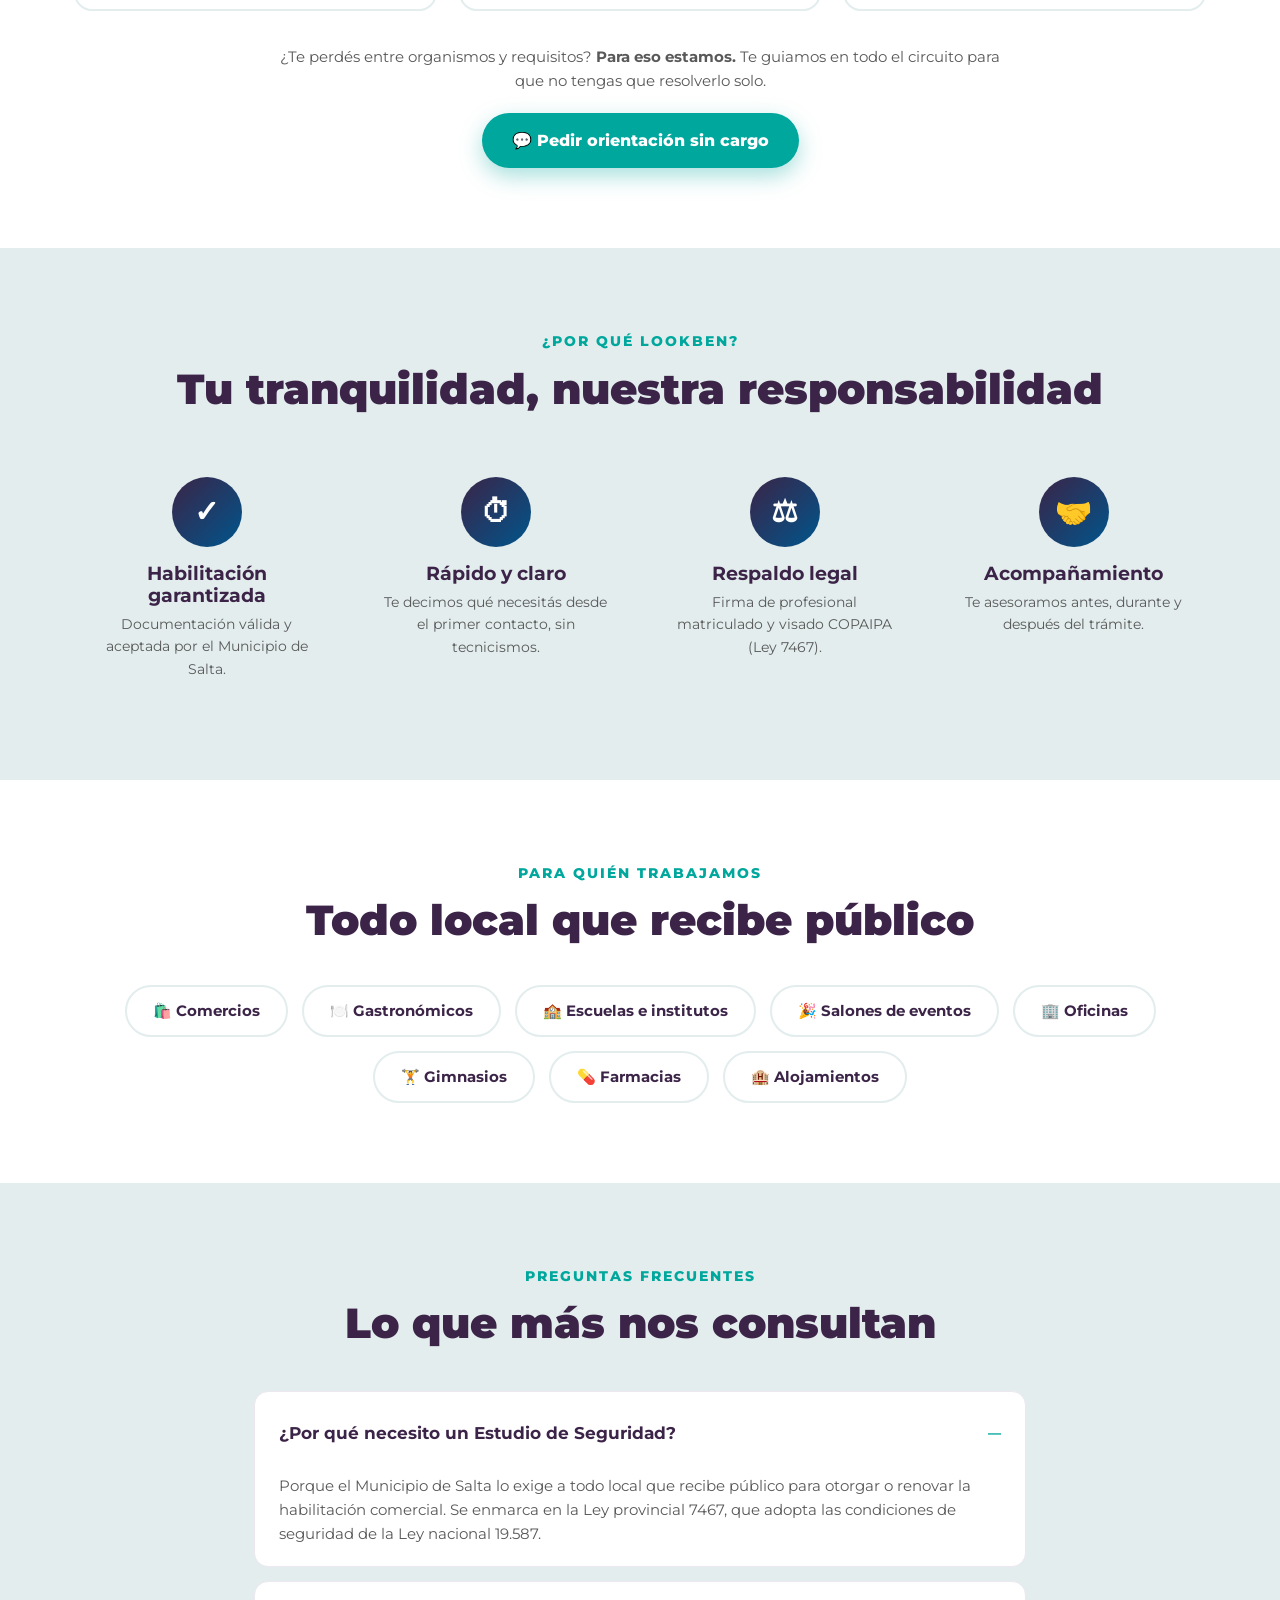
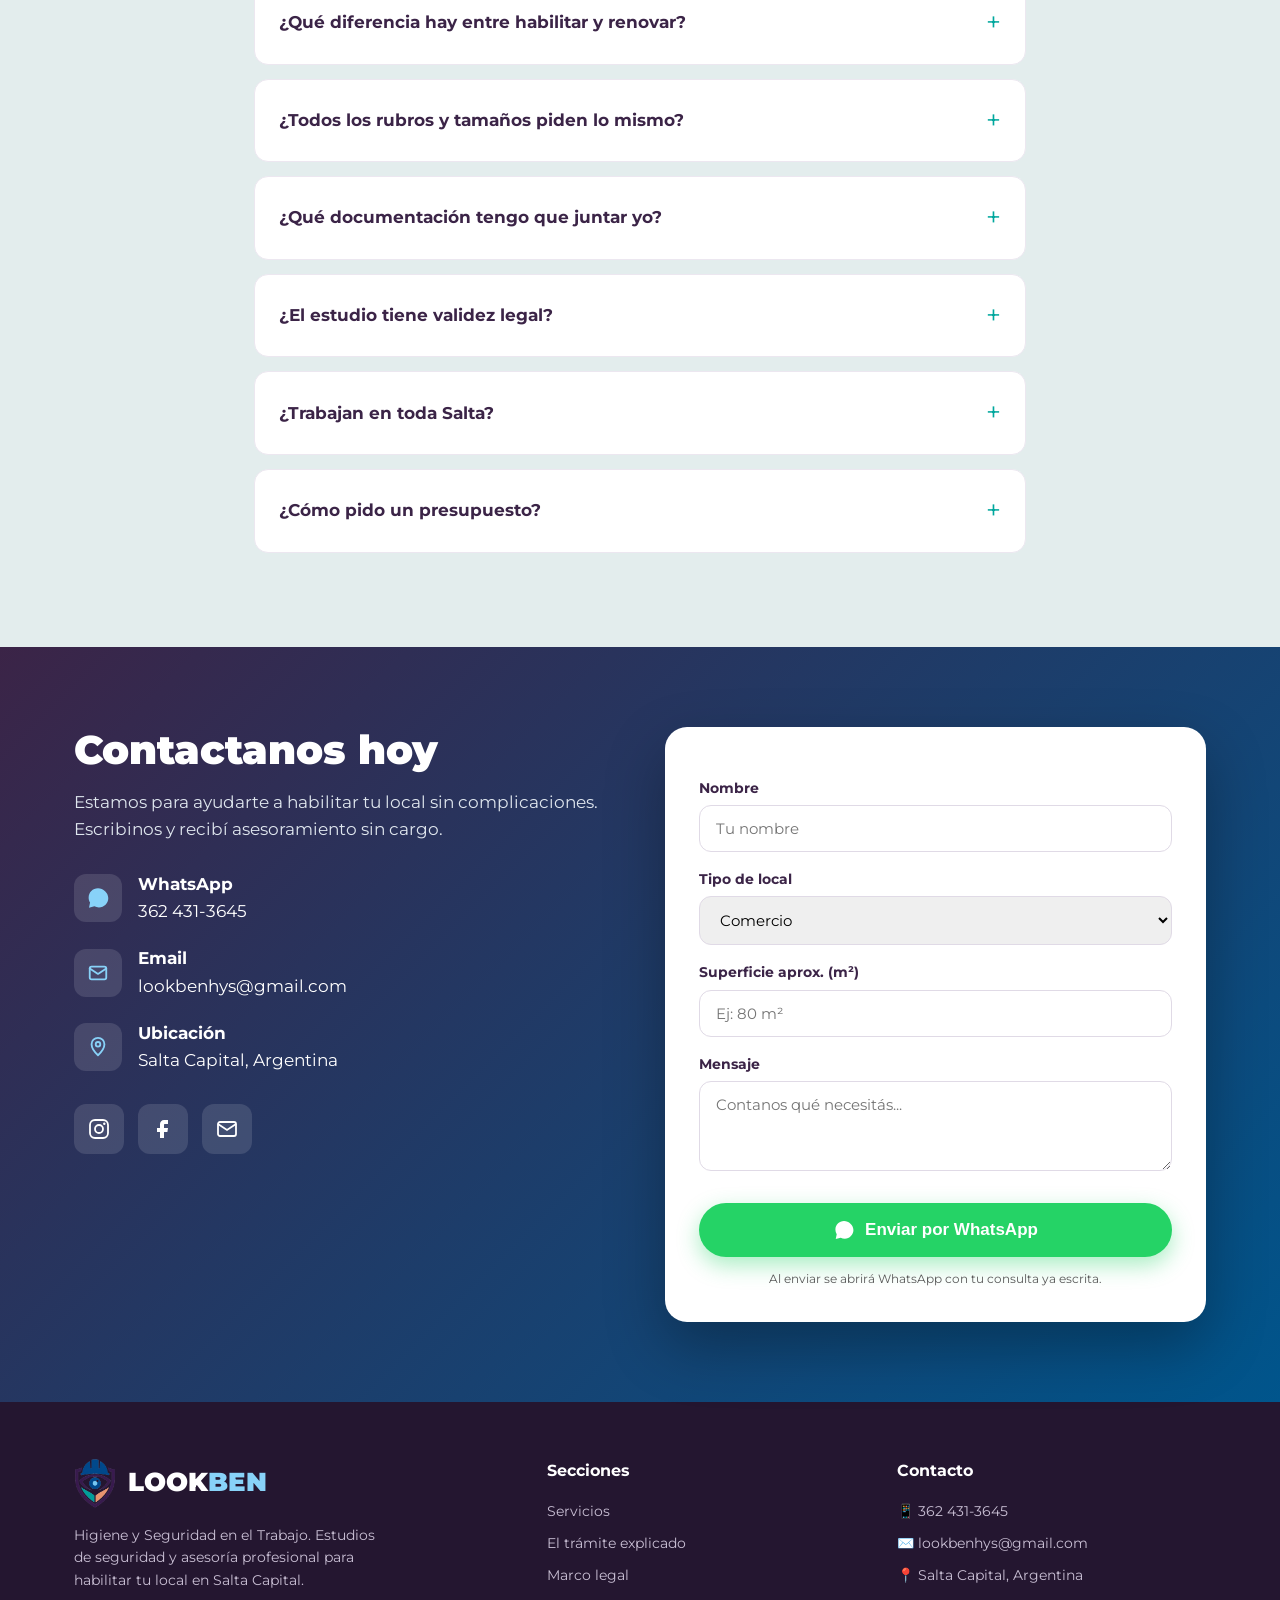
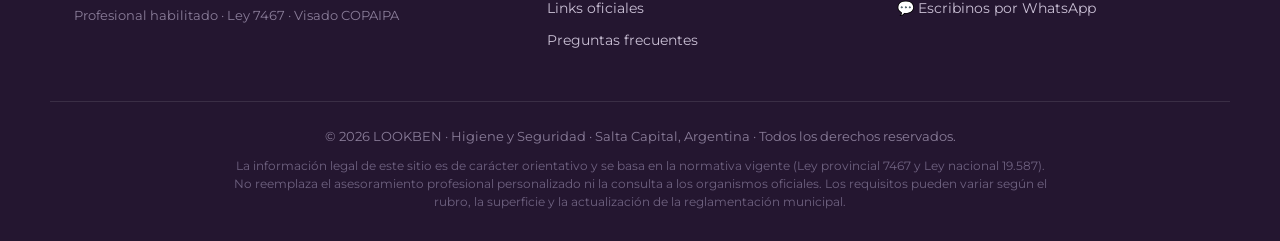
==== commit c376e5ec: "Update index.html" ====
--- a/index.html
+++ b/index.html
@@ -50,19 +50,21 @@
 .burger span{width:26px;height:3px;background:var(--violeta);border-radius:2px;}
 
 /* HERO */
-.hero{background:linear-gradient(135deg,var(--violeta) 0%,#2e2f5e 55%,var(--azul) 100%);color:#fff;position:relative;overflow:hidden;padding:90px 0 100px;}
+.hero{background:linear-gradient(135deg,var(--violeta) 0%,#2e2f5e 55%,var(--azul) 100%);color:#fff;position:relative;overflow:hidden;padding:80px 0 90px;}
 .hero::after{content:"";position:absolute;right:-120px;top:-120px;width:420px;height:420px;background:radial-gradient(circle,rgba(136,210,248,.25),transparent 70%);border-radius:50%;}
-.hero-grid{display:grid;grid-template-columns:1.1fr .9fr;gap:50px;align-items:center;position:relative;z-index:2;}
-.hero h1{font-size:52px;font-weight:900;margin-bottom:20px;}
+.hero::before{content:"";position:absolute;left:-100px;bottom:-140px;width:360px;height:360px;background:radial-gradient(circle,rgba(0,167,157,.2),transparent 70%);border-radius:50%;}
+.hero-grid{display:grid;grid-template-columns:1.05fr .95fr;gap:44px;align-items:center;position:relative;z-index:2;}
+.hero h1{font-size:50px;font-weight:900;margin-bottom:20px;}
 .hero h1 .hl{color:var(--celeste);}
-.hero p{font-size:20px;color:#dfe6ee;margin-bottom:32px;max-width:560px;}
-.hero-badges{display:flex;gap:14px;flex-wrap:wrap;margin-top:34px;}
+.hero p{font-size:19px;color:#dfe6ee;margin-bottom:28px;max-width:560px;}
+.hero-badges{display:flex;gap:12px;flex-wrap:wrap;margin-top:30px;}
 .hb{background:rgba(255,255,255,.1);border:1px solid rgba(255,255,255,.2);border-radius:40px;padding:8px 18px;font-size:14px;font-weight:600;display:flex;align-items:center;gap:8px;}
 .hero-cta{display:flex;gap:16px;flex-wrap:wrap;}
-.hero-card{background:#fff;border-radius:26px;padding:32px;box-shadow:0 24px 60px rgba(0,0,0,.35);color:#2b2233;text-align:center;}
-.hero-card .qr{width:200px;height:200px;border-radius:14px;margin:0 auto 16px;display:block;}
-.hero-card h3{color:var(--violeta);font-size:22px;margin-bottom:6px;}
-.hero-card p{color:var(--gristxt);font-size:15px;margin:0;}
+.hero-illus{position:relative;}
+.hero-illus svg{width:100%;height:auto;filter:drop-shadow(0 20px 40px rgba(0,0,0,.3));}
+.hero-qr{position:absolute;bottom:-18px;right:-6px;background:#fff;border-radius:16px;padding:12px;box-shadow:0 14px 34px rgba(0,0,0,.35);text-align:center;}
+.hero-qr img{width:104px;height:104px;display:block;}
+.hero-qr span{display:block;color:var(--violeta);font-size:11px;font-weight:800;margin-top:5px;letter-spacing:.3px;}
 
 /* TRUST STRIP */
 .trust{background:var(--teal);color:#fff;padding:22px 0;}
@@ -71,16 +73,40 @@
 
 /* SERVICIOS */
 .serv-grid{display:grid;grid-template-columns:repeat(3,1fr);gap:24px;margin-top:44px;}
-.scard{background:#fff;border-radius:22px;box-shadow:var(--shadow);padding:32px 28px;border-top:5px solid var(--azul);transition:transform .2s ease,box-shadow .2s ease;}
+.scard{background:#fff;border-radius:22px;box-shadow:var(--shadow);padding:32px 28px;border-top:5px solid var(--azul);transition:transform .2s ease,box-shadow .2s ease;cursor:pointer;position:relative;}
 .scard:hover{transform:translateY(-6px);box-shadow:0 18px 46px rgba(59,36,71,.18);}
 .scard .ic{width:60px;height:60px;margin-bottom:16px;}
 .scard h3{font-size:22px;color:var(--violeta);margin-bottom:8px;}
 .scard p{font-size:15px;color:var(--gristxt);}
+.scard .more{margin-top:14px;color:var(--teal);font-weight:800;font-size:14px;display:flex;align-items:center;gap:6px;}
 .scard:nth-child(2){border-top-color:var(--salmon);}
 .scard:nth-child(3){border-top-color:var(--teal);}
 .scard:nth-child(4){border-top-color:var(--celeste);}
 .scard:nth-child(5){border-top-color:var(--violeta);}
 .scard:nth-child(6){border-top-color:var(--azul);}
+
+/* MODAL */
+.modal-ov{position:fixed;inset:0;background:rgba(30,20,40,.6);backdrop-filter:blur(4px);z-index:300;display:none;align-items:center;justify-content:center;padding:24px;}
+.modal-ov.open{display:flex;}
+.modal{background:#fff;border-radius:24px;max-width:640px;width:100%;max-height:88vh;overflow-y:auto;box-shadow:0 30px 80px rgba(0,0,0,.4);animation:modalin .28s ease;}
+@keyframes modalin{from{opacity:0;transform:translateY(30px) scale(.97);}to{opacity:1;transform:none;}}
+.modal-head{padding:32px 34px 24px;color:#fff;position:relative;border-radius:24px 24px 0 0;}
+.modal-head .mic{width:64px;height:64px;background:rgba(255,255,255,.18);border-radius:16px;display:flex;align-items:center;justify-content:center;margin-bottom:16px;}
+.modal-head h2{font-size:28px;color:#fff;margin:0;}
+.modal-head p{color:rgba(255,255,255,.9);font-size:15px;margin-top:8px;}
+.modal-close{position:absolute;top:22px;right:24px;width:38px;height:38px;background:rgba(255,255,255,.2);border:none;border-radius:50%;color:#fff;font-size:22px;cursor:pointer;display:flex;align-items:center;justify-content:center;transition:.15s;}
+.modal-close:hover{background:rgba(255,255,255,.35);}
+.modal-body{padding:28px 34px 34px;}
+.modal-body h4{color:var(--violeta);font-size:16px;margin:20px 0 12px;display:flex;align-items:center;gap:8px;}
+.modal-body h4:first-child{margin-top:0;}
+.modal-body ul{list-style:none;}
+.modal-body li{padding:9px 0 9px 30px;position:relative;font-size:15px;color:#41394d;border-bottom:1px solid #f0ecf3;}
+.modal-body li:last-child{border-bottom:none;}
+.modal-body li::before{content:"";position:absolute;left:0;top:13px;width:16px;height:16px;background:var(--teal);border-radius:50%;box-shadow:inset 0 0 0 3px #fff, 0 0 0 2px var(--teal);}
+.modal-tags{display:flex;flex-wrap:wrap;gap:8px;margin-top:6px;}
+.modal-tags span{background:var(--gris);color:var(--violeta);font-size:13px;font-weight:700;padding:6px 14px;border-radius:30px;}
+.modal-cta{margin-top:26px;}
+.modal-cta .btn-wa{width:100%;justify-content:center;}
 
 /* TRAMITE EXPLICADO */
 .tramite{background:var(--gris);}
@@ -95,9 +121,10 @@
 
 /* PROCESO */
 .steps{display:grid;grid-template-columns:repeat(4,1fr);gap:20px;margin-top:44px;position:relative;}
-.step{background:#fff;border-radius:18px;padding:28px 22px;box-shadow:var(--shadow);position:relative;}
-.step .n{position:absolute;top:-16px;left:22px;width:40px;height:40px;background:var(--teal);color:#fff;border-radius:50%;display:flex;align-items:center;justify-content:center;font-weight:900;font-size:18px;}
-.step h3{font-size:18px;color:var(--violeta);margin:12px 0 6px;}
+.step{background:#fff;border-radius:18px;padding:28px 22px;box-shadow:var(--shadow);position:relative;text-align:center;}
+.step .n{position:absolute;top:-16px;left:50%;transform:translateX(-50%);width:40px;height:40px;background:var(--teal);color:#fff;border-radius:50%;display:flex;align-items:center;justify-content:center;font-weight:900;font-size:18px;}
+.step .sic{width:56px;height:56px;margin:14px auto 6px;}
+.step h3{font-size:18px;color:var(--violeta);margin:6px 0;}
 .step p{font-size:14px;color:var(--gristxt);}
 
 /* MARCO LEGAL */
@@ -125,7 +152,6 @@
 .ocard h3{color:var(--violeta);font-size:19px;margin-bottom:6px;}
 .ocard p{color:var(--gristxt);font-size:14px;margin-bottom:16px;flex:1;}
 .ocard .olink{color:var(--azul);font-weight:800;font-size:14px;display:flex;align-items:center;gap:6px;}
-.ocard .pending{color:#b09;font-size:12px;font-style:italic;}
 
 /* POR QUE */
 .why{background:var(--gris);}
@@ -190,7 +216,8 @@
   .hero-grid,.contact-grid,.tram-grid,.legal-grid{grid-template-columns:1fr;gap:34px;}
   .serv-grid,.why-grid,.steps,.oficiales-grid{grid-template-columns:1fr 1fr;}
   .foot-grid{grid-template-columns:1fr;gap:28px;}
-  .hero h1{font-size:40px;} .h2,.cinfo h2{font-size:32px;}
+  .hero h1{font-size:38px;} .h2,.cinfo h2{font-size:32px;}
+  .hero-illus{max-width:420px;margin:0 auto;}
   .nav-links{position:fixed;top:74px;left:0;right:0;background:#fff;flex-direction:column;padding:20px;gap:16px;box-shadow:0 12px 30px rgba(0,0,0,.12);display:none;}
   .nav-links.open{display:flex;}
   .burger{display:flex;}
@@ -198,7 +225,8 @@
 }
 @media(max-width:560px){
   .serv-grid,.why-grid,.steps,.oficiales-grid{grid-template-columns:1fr;}
-  .hero h1{font-size:34px;} .section{padding:56px 0;}
+  .hero h1{font-size:32px;} .section{padding:56px 0;}
+  .modal-head{padding:26px 24px 20px;} .modal-body{padding:24px;}
 }
 </style>
 </head>
@@ -241,10 +269,48 @@
         <div class="hb">🏛️ Visado COPAIPA</div>
       </div>
     </div>
-    <div class="hero-card">
-      <img src="assets/qr.png" class="qr" alt="QR WhatsApp LOOKBEN">
-      <h3>Escaneá y consultá</h3>
-      <p>Abrí la cámara y escribinos<br>directo por WhatsApp.</p>
+    <div class="hero-illus">
+      <!-- Ilustración vectorial: local comercial protegido -->
+      <svg viewBox="0 0 460 380" fill="none" xmlns="http://www.w3.org/2000/svg">
+        <ellipse cx="230" cy="350" rx="180" ry="22" fill="rgba(0,0,0,.18)"/>
+        <!-- edificio -->
+        <rect x="110" y="150" width="240" height="185" rx="8" fill="#fff"/>
+        <rect x="110" y="150" width="240" height="46" rx="8" fill="#00558C"/>
+        <rect x="110" y="186" width="240" height="10" fill="#00A79D"/>
+        <!-- toldo -->
+        <path d="M96 196 h268 l-16 30 h-236 Z" fill="#3B2447"/>
+        <path d="M96 196 h44 l-8 30 h-52 Z" fill="#EFA27F"/>
+        <path d="M184 196 h44 l0 30 h-52 Z" fill="#EFA27F"/>
+        <path d="M272 196 h44 l8 30 h-52 Z" fill="#EFA27F"/>
+        <!-- vidriera -->
+        <rect x="132" y="238" width="112" height="74" rx="5" fill="#E3EDED"/>
+        <rect x="132" y="238" width="112" height="74" rx="5" stroke="#88D2F8" stroke-width="3"/>
+        <line x1="188" y1="238" x2="188" y2="312" stroke="#88D2F8" stroke-width="3"/>
+        <line x1="132" y1="275" x2="244" y2="275" stroke="#88D2F8" stroke-width="3"/>
+        <!-- puerta -->
+        <rect x="264" y="252" width="60" height="60" rx="4" fill="#3B2447"/>
+        <rect x="272" y="260" width="44" height="52" rx="3" fill="#00558C"/>
+        <circle cx="279" cy="288" r="3" fill="#88D2F8"/>
+        <!-- cartel OPEN -->
+        <rect x="286" y="230" width="34" height="16" rx="4" fill="#00A79D"/>
+        <!-- escudo protector flotante -->
+        <g transform="translate(196,34)">
+          <path d="M34 0 68 13 v30 c0 26-16 41-34 48-18-7-34-22-34-48V13Z" fill="#3B2447" stroke="#88D2F8" stroke-width="3"/>
+          <path d="M34 10 58 19 v24 c0 20-12 32-24 37-12-5-24-17-24-37V19Z" fill="#fff"/>
+          <path d="M20 44 l10 10 18-20" stroke="#00A79D" stroke-width="7" fill="none" stroke-linecap="round" stroke-linejoin="round"/>
+        </g>
+        <!-- lineas punteadas conexion -->
+        <path d="M150 150 Q196 96 214 84" stroke="#88D2F8" stroke-width="2.5" stroke-dasharray="5 6" fill="none"/>
+        <path d="M312 150 Q276 100 262 86" stroke="#88D2F8" stroke-width="2.5" stroke-dasharray="5 6" fill="none"/>
+        <!-- iconos flotantes -->
+        <g transform="translate(60,120)"><circle r="26" fill="#00A79D"/><path d="M-2 -12 c1 5 7 6 7 12 a5 5 0 0 1-10 0 c0-3 1-4 2-6 1 2 2 2 2 2 0-4 -1-6 -1-8Z" fill="#fff" transform="scale(1.1)"/></g>
+        <g transform="translate(392,110)"><circle r="26" fill="#EFA27F"/><g transform="translate(-13,-13)"><rect x="4" y="2" width="18" height="24" rx="2" fill="#fff"/><path d="M8 8h10M8 13h10M8 18h6" stroke="#EFA27F" stroke-width="2" stroke-linecap="round"/></g></g>
+        <g transform="translate(404,250)"><circle r="24" fill="#88D2F8"/><path d="M-10 6 a10 10 0 0 1 20 0Z" fill="#3B2447"/><path d="M0 6 6 -4" stroke="#3B2447" stroke-width="2.5" stroke-linecap="round"/></g>
+      </svg>
+      <div class="hero-qr">
+        <img src="assets/qr.png" alt="QR WhatsApp">
+        <span>ESCANEÁ Y CONSULTÁ</span>
+      </div>
     </div>
   </div>
 </header>
@@ -263,43 +329,62 @@
   <div class="container center">
     <span class="tag-eyebrow">Nuestros servicios</span>
     <h2 class="h2">Todo lo que tu local necesita para habilitar</h2>
-    <p class="lead">Cubrimos el ciclo completo de higiene y seguridad para comercios, gastronómicos, escuelas y salones.</p>
+    <p class="lead">Tocá cada servicio para ver el detalle: qué incluye, para quién es y qué recibís.</p>
   </div>
   <div class="container serv-grid">
-    <div class="scard">
+    <div class="scard" onclick="openModal(0)">
       <svg class="ic" viewBox="0 0 48 48" fill="none" stroke="#00558C" stroke-width="2.4" stroke-linecap="round" stroke-linejoin="round"><path d="M24 4 L40 9 v13 c0 11-7 18-16 21-9-3-16-10-16-21V9Z"/><path d="M17 24 l5 5 9-11"/></svg>
       <h3>Estudio de Seguridad</h3>
       <p>Documento firmado y visado COPAIPA según Ley 7467, requisito para habilitar o renovar tu local.</p>
-    </div>
-    <div class="scard">
+      <span class="more">Ver detalle →</span>
+    </div>
+    <div class="scard" onclick="openModal(1)">
       <svg class="ic" viewBox="0 0 48 48" fill="none" stroke="#EFA27F" stroke-width="2.4" stroke-linecap="round" stroke-linejoin="round"><path d="M24 4c2 7 10 9 10 18a10 10 0 0 1-20 0c0-4 2-6 3-8 1 3 3 3 3 3 0-6 3-9 4-13Z"/></svg>
       <h3>Incendios y Bomberos</h3>
       <p>Certificación contra incendios, cálculo de carga de fuego y coordinación con Bomberos.</p>
-    </div>
-    <div class="scard">
+      <span class="more">Ver detalle →</span>
+    </div>
+    <div class="scard" onclick="openModal(2)">
       <svg class="ic" viewBox="0 0 48 48" fill="none" stroke="#00A79D" stroke-width="2.4" stroke-linecap="round" stroke-linejoin="round"><rect x="8" y="6" width="20" height="36" rx="2"/><path d="M28 24h12m0 0-5-5m5 5-5 5"/></svg>
       <h3>Planes de Evacuación</h3>
       <p>Planes de autoprotección, simulacros y armado de brigadas de emergencia.</p>
-    </div>
-    <div class="scard">
+      <span class="more">Ver detalle →</span>
+    </div>
+    <div class="scard" onclick="openModal(3)">
       <svg class="ic" viewBox="0 0 48 48" fill="none" stroke="#3B2447" stroke-width="2.4" stroke-linecap="round" stroke-linejoin="round"><path d="M6 34a18 18 0 0 1 36 0Z"/><path d="M24 34 34 20"/></svg>
       <h3>Mediciones de Higiene</h3>
       <p>Ruido, iluminación, ergonomía y puesta a tierra (PAT) con instrumental calibrado.</p>
-    </div>
-    <div class="scard">
+      <span class="more">Ver detalle →</span>
+    </div>
+    <div class="scard" onclick="openModal(4)">
       <svg class="ic" viewBox="0 0 48 48" fill="none" stroke="#3B2447" stroke-width="2.4" stroke-linecap="round" stroke-linejoin="round"><rect x="10" y="8" width="28" height="34" rx="2"/><path d="M16 16h6M26 16h6M16 24h6M26 24h6M16 32h6M26 32h6"/></svg>
       <h3>Servicio Externo HyS</h3>
       <p>Asesoría mensual, gestión de legajo ART/SRT y cumplimiento normativo continuo.</p>
-    </div>
-    <div class="scard">
+      <span class="more">Ver detalle →</span>
+    </div>
+    <div class="scard" onclick="openModal(5)">
       <svg class="ic" viewBox="0 0 48 48" fill="none" stroke="#00558C" stroke-width="2.4" stroke-linecap="round" stroke-linejoin="round"><path d="M24 10 44 18 24 26 4 18Z"/><path d="M12 22v9c0 3 5 6 12 6s12-3 12-6v-9"/><path d="M44 18v9"/></svg>
       <h3>Capacitaciones</h3>
       <p>Uso de extintores, evacuación y respuesta ante emergencias para tu personal.</p>
-    </div>
-  </div>
-</section>
-
-<!-- EL TRAMITE EXPLICADO -->
+      <span class="more">Ver detalle →</span>
+    </div>
+  </div>
+</section>
+
+<!-- MODAL SERVICIO -->
+<div class="modal-ov" id="modalOv" onclick="if(event.target===this)closeModal()">
+  <div class="modal">
+    <div class="modal-head" id="modalHead">
+      <button class="modal-close" onclick="closeModal()">×</button>
+      <div class="mic" id="modalIc"></div>
+      <h2 id="modalTitle"></h2>
+      <p id="modalIntro"></p>
+    </div>
+    <div class="modal-body" id="modalBody"></div>
+  </div>
+</div>
+
+<!-- TRAMITE EXPLICADO -->
 <section class="section tramite" id="tramite">
   <div class="container center">
     <span class="tag-eyebrow">El trámite, explicado simple</span>
@@ -310,10 +395,8 @@
     <div class="tram-txt">
       <h3><span class="badge-ic"><svg width="22" height="22" viewBox="0 0 24 24" fill="none" stroke="#fff" stroke-width="2.2" stroke-linecap="round" stroke-linejoin="round"><circle cx="12" cy="12" r="9"/><path d="M12 8h.01M11 12h1v4h1"/></svg></span> ¿Qué es el Estudio de Seguridad?</h3>
       <p>Es un documento técnico que verifica que tu local cumple las condiciones de seguridad para recibir público (salidas, incendios, instalaciones, etc.). Debe estar firmado por un profesional habilitado en Higiene y Seguridad.</p>
-
       <h3><span class="badge-ic"><svg width="22" height="22" viewBox="0 0 24 24" fill="none" stroke="#fff" stroke-width="2.2" stroke-linecap="round" stroke-linejoin="round"><path d="M3 21h18M5 21V7l7-4 7 4v14M9 21v-6h6v6"/></svg></span> ¿Cuándo lo necesito?</h3>
       <p>Cuando querés <strong>habilitar un local nuevo</strong> o <strong>renovar</strong> la habilitación de uno existente que recibe público: comercios, gastronómicos, escuelas, salones, oficinas y más.</p>
-
       <h3><span class="badge-ic"><svg width="22" height="22" viewBox="0 0 24 24" fill="none" stroke="#fff" stroke-width="2.2" stroke-linecap="round" stroke-linejoin="round"><path d="M12 2 3 7v6c0 5 4 8 9 9 5-1 9-4 9-9V7Z"/><path d="M9 12l2 2 4-4"/></svg></span> ¿Quién lo firma y avala?</h3>
       <p>Un profesional matriculado. Además, la documentación se <strong>visa en COPAIPA</strong>, el Consejo Profesional que verifica el cumplimiento según la <strong>Ley 7467</strong>.</p>
     </div>
@@ -345,10 +428,18 @@
     <h2 class="h2">Tu habilitación en 4 pasos</h2>
   </div>
   <div class="container steps">
-    <div class="step"><div class="n">1</div><h3>Contactás</h3><p>Nos escribís por WhatsApp y nos contás de tu local.</p></div>
-    <div class="step"><div class="n">2</div><h3>Relevamos</h3><p>Visitamos y evaluamos qué requiere tu rubro y superficie.</p></div>
-    <div class="step"><div class="n">3</div><h3>Elaboramos</h3><p>Confeccionamos, firmamos y visamos el Estudio de Seguridad.</p></div>
-    <div class="step"><div class="n">4</div><h3>Presentás</h3><p>Te entregamos todo listo para el Municipio. ¡Habilitado!</p></div>
+    <div class="step"><div class="n">1</div>
+      <svg class="sic" viewBox="0 0 48 48" fill="none" stroke="#00A79D" stroke-width="2.2" stroke-linecap="round" stroke-linejoin="round"><path d="M40 30a4 4 0 0 1-4 4H14l-8 8V10a4 4 0 0 1 4-4h26a4 4 0 0 1 4 4Z"/><path d="M16 18h16M16 26h10"/></svg>
+      <h3>Contactás</h3><p>Nos escribís por WhatsApp y nos contás de tu local.</p></div>
+    <div class="step"><div class="n">2</div>
+      <svg class="sic" viewBox="0 0 48 48" fill="none" stroke="#00558C" stroke-width="2.2" stroke-linecap="round" stroke-linejoin="round"><circle cx="21" cy="21" r="14"/><path d="M31 31l10 10"/></svg>
+      <h3>Relevamos</h3><p>Visitamos y evaluamos qué requiere tu rubro y superficie.</p></div>
+    <div class="step"><div class="n">3</div>
+      <svg class="sic" viewBox="0 0 48 48" fill="none" stroke="#EFA27F" stroke-width="2.2" stroke-linecap="round" stroke-linejoin="round"><rect x="10" y="6" width="28" height="36" rx="3"/><path d="M17 16h14M17 24h14M17 32h9"/></svg>
+      <h3>Elaboramos</h3><p>Confeccionamos, firmamos y visamos el Estudio de Seguridad.</p></div>
+    <div class="step"><div class="n">4</div>
+      <svg class="sic" viewBox="0 0 48 48" fill="none" stroke="#3B2447" stroke-width="2.2" stroke-linecap="round" stroke-linejoin="round"><path d="M8 24l10 10 22-22"/></svg>
+      <h3>Presentás</h3><p>Te entregamos todo listo para el Municipio. ¡Habilitado!</p></div>
   </div>
 </section>
 
@@ -483,7 +574,7 @@
       <div class="cline"><div class="ci"><svg width="24" height="24" viewBox="0 0 32 32" fill="#88D2F8"><path d="M16 3C9 3 3.5 8.5 3.5 15.5c0 2.4.7 4.6 1.9 6.5L4 29l7.2-1.9c1.8 1 3.9 1.5 6 1.5 7 0 12.5-5.5 12.5-12.5S23 3 16 3Z"/></svg></div><div><strong>WhatsApp</strong><br>362 431-3645</div></div>
       <div class="cline"><div class="ci"><svg width="22" height="22" viewBox="0 0 24 24" fill="none" stroke="#88D2F8" stroke-width="2" stroke-linecap="round" stroke-linejoin="round"><rect x="3" y="5" width="18" height="14" rx="2"/><path d="m3 7 9 6 9-6"/></svg></div><div><strong>Email</strong><br>lookbenhys@gmail.com</div></div>
       <div class="cline"><div class="ci"><svg width="22" height="22" viewBox="0 0 24 24" fill="none" stroke="#88D2F8" stroke-width="2" stroke-linecap="round" stroke-linejoin="round"><path d="M12 21s-7-6.5-7-12a7 7 0 0 1 14 0c0 5.5-7 12-7 12Z"/><circle cx="12" cy="9" r="2.5"/></svg></div><div><strong>Ubicación</strong><br>Salta Capital, Argentina</div></div>
-      <!-- ===== FASE 2: cuando tengas Instagram/Facebook, reemplazá los 2 wa.me de abajo por tus URLs reales (ej: https://instagram.com/lookben.hys) ===== -->
+      <!-- ===== FASE 2: cuando tengas Instagram/Facebook, reemplazá los 2 wa.me de abajo por tus URLs reales ===== -->
       <div class="csocial">
         <a href="https://wa.me/5493624313645?text=Hola%20LOOKBEN!%20Quiero%20consultar%20por%20el%20Estudio%20de%20Seguridad." title="Instagram (próximamente)" aria-label="Instagram"><svg width="24" height="24" viewBox="0 0 24 24" fill="none" stroke="#fff" stroke-width="1.8"><rect x="3" y="3" width="18" height="18" rx="5"/><circle cx="12" cy="12" r="4"/><circle cx="17.3" cy="6.7" r="1.2" fill="#fff" stroke="none"/></svg></a>
         <a href="https://wa.me/5493624313645?text=Hola%20LOOKBEN!%20Quiero%20consultar%20por%20el%20Estudio%20de%20Seguridad." title="Facebook (próximamente)" aria-label="Facebook"><svg width="24" height="24" viewBox="0 0 24 24" fill="#fff"><path d="M13 3h4v4h-3c-.6 0-1 .4-1 1v3h4l-.6 4H13v6H9v-6H6v-4h3V7c0-2.2 1.8-4 4-4Z"/></svg></a>
@@ -553,6 +644,70 @@
 </a>
 
 <script>
+/* ===== Datos detallados de cada servicio ===== */
+const SERVICIOS=[
+ {color:'#00558C', ic:'<svg width="30" height="30" viewBox="0 0 48 48" fill="none" stroke="#fff" stroke-width="2.6" stroke-linecap="round" stroke-linejoin="round"><path d="M24 4 L40 9 v13 c0 11-7 18-16 21-9-3-16-10-16-21V9Z"/><path d="M17 24 l5 5 9-11"/></svg>',
+  title:'Estudio de Seguridad', intro:'El documento clave para habilitar o renovar tu local ante el Municipio.',
+  que:'Es un informe técnico que evalúa y certifica que tu local cumple las condiciones de seguridad exigidas por la normativa (Ley 7467). Lo firma un profesional matriculado y se visa en COPAIPA.',
+  incluye:['Relevamiento integral del local y sus instalaciones','Evaluación de riesgos y condiciones de seguridad','Confección del informe técnico profesional','Firma de profesional habilitado','Gestión del visado en COPAIPA','Documento listo para presentar en el Municipio'],
+  para:'Todo local que recibe público y necesita habilitación nueva o renovación.',
+  tags:['Ley 7467','Visado COPAIPA','Habilitación municipal']},
+
+ {color:'#EFA27F', ic:'<svg width="30" height="30" viewBox="0 0 48 48" fill="none" stroke="#fff" stroke-width="2.6" stroke-linecap="round" stroke-linejoin="round"><path d="M24 4c2 7 10 9 10 18a10 10 0 0 1-20 0c0-4 2-6 3-8 1 3 3 3 3 3 0-6 3-9 4-13Z"/></svg>',
+  title:'Incendios y Bomberos', intro:'Protección contra incendios y cumplimiento de las exigencias de seguridad.',
+  que:'Evaluamos el riesgo de incendio de tu local y determinamos las medidas de protección necesarias, incluyendo el cálculo de carga de fuego y la coordinación con el cuerpo de Bomberos cuando corresponde.',
+  incluye:['Cálculo de carga de fuego','Determinación de matafuegos necesarios (tipo y cantidad)','Verificación de medios de escape y señalización','Sistema de detección y alarma (según el caso)','Certificación contra incendios','Coordinación con Bomberos de la Provincia'],
+  para:'Locales que requieren certificación de incendios para habilitar, especialmente gastronómicos, depósitos y locales con público.',
+  tags:['Carga de fuego','Matafuegos','Certificación']},
+
+ {color:'#00A79D', ic:'<svg width="30" height="30" viewBox="0 0 48 48" fill="none" stroke="#fff" stroke-width="2.6" stroke-linecap="round" stroke-linejoin="round"><rect x="8" y="6" width="20" height="36" rx="2"/><path d="M28 24h12m0 0-5-5m5 5-5 5"/></svg>',
+  title:'Planes de Evacuación', intro:'Preparación ante emergencias para proteger a las personas.',
+  que:'Diseñamos el plan de autoprotección y evacuación de tu local, definiendo roles, recorridos de salida y puntos de encuentro, y capacitamos a tu personal para actuar ante una emergencia.',
+  incluye:['Plan de autoprotección personalizado','Definición de roles y brigadas de emergencia','Planos con rutas de evacuación y puntos de encuentro','Señalización de emergencia','Organización y ejecución de simulacros','Registro y documentación del plan'],
+  para:'Escuelas, salones de eventos, oficinas, gimnasios y todo local con concurrencia de personas.',
+  tags:['Autoprotección','Simulacros','Brigadas']},
+
+ {color:'#00558C', ic:'<svg width="30" height="30" viewBox="0 0 48 48" fill="none" stroke="#fff" stroke-width="2.6" stroke-linecap="round" stroke-linejoin="round"><path d="M6 34a18 18 0 0 1 36 0Z"/><path d="M24 34 34 20"/></svg>',
+  title:'Mediciones de Higiene', intro:'Mediciones técnicas con instrumental calibrado y protocolos oficiales.',
+  que:'Realizamos las mediciones de agentes físicos del ambiente laboral que exige la normativa, con instrumental calibrado y emitiendo los protocolos oficiales correspondientes.',
+  incluye:['Medición de nivel sonoro (ruido)','Medición de iluminación','Evaluación de carga térmica y ergonomía','Puesta a Tierra y continuidad (PAT)','Protocolos oficiales firmados','Recomendaciones de mejora'],
+  para:'Locales y empresas que deben acreditar condiciones ambientales de trabajo ante la ART o el Municipio.',
+  tags:['Ruido','Iluminación','PAT','Ergonomía']},
+
+ {color:'#3B2447', ic:'<svg width="30" height="30" viewBox="0 0 48 48" fill="none" stroke="#fff" stroke-width="2.6" stroke-linecap="round" stroke-linejoin="round"><rect x="10" y="8" width="28" height="34" rx="2"/><path d="M16 16h6M26 16h6M16 24h6M26 24h6M16 32h6M26 32h6"/></svg>',
+  title:'Servicio Externo HyS', intro:'Tu asesor de Higiene y Seguridad de forma continua, sin empleado propio.',
+  que:'Actuamos como tu servicio externo de Higiene y Seguridad: te acompañamos mes a mes en el cumplimiento normativo, la gestión del legajo técnico y la relación con la ART/SRT.',
+  incluye:['Asesoría mensual permanente','Armado y mantenimiento del legajo técnico','Gestión y seguimiento con ART/SRT','Confección de RGRL y relevamientos','Actualización ante cambios normativos','Soporte ante inspecciones'],
+  para:'Empresas y comercios que necesitan cumplimiento continuo sin contratar un profesional en relación de dependencia.',
+  tags:['Asesoría mensual','Legajo ART/SRT','Cumplimiento continuo']},
+
+ {color:'#00558C', ic:'<svg width="30" height="30" viewBox="0 0 48 48" fill="none" stroke="#fff" stroke-width="2.6" stroke-linecap="round" stroke-linejoin="round"><path d="M24 10 44 18 24 26 4 18Z"/><path d="M12 22v9c0 3 5 6 12 6s12-3 12-6v-9"/><path d="M44 18v9"/></svg>',
+  title:'Capacitaciones', intro:'Formación práctica para que tu personal sepa actuar ante emergencias.',
+  que:'Dictamos capacitaciones obligatorias y prácticas en materia de higiene y seguridad, con entrega de constancias para tu legajo y cumplimiento ante la ART.',
+  incluye:['Uso y manejo de extintores (práctico)','Procedimientos de evacuación','Primeros auxilios básicos','Prevención de riesgos del puesto','Respuesta ante emergencias','Constancias de capacitación para el legajo'],
+  para:'Todo local o empresa con personal que deba cumplir con capacitaciones obligatorias de seguridad.',
+  tags:['Extintores','Evacuación','Emergencias']},
+];
+
+function openModal(i){
+  const s=SERVICIOS[i];
+  document.getElementById('modalHead').style.background='linear-gradient(135deg,'+s.color+' 0%, #2c2551 120%)';
+  document.getElementById('modalIc').innerHTML=s.ic;
+  document.getElementById('modalTitle').textContent=s.title;
+  document.getElementById('modalIntro').textContent=s.intro;
+  let html='<h4>📌 ¿Qué es?</h4><p style="color:#41394d;font-size:15px;">'+s.que+'</p>';
+  html+='<h4>✅ Qué incluye</h4><ul>'+s.incluye.map(x=>'<li>'+x+'</li>').join('')+'</ul>';
+  html+='<h4>👥 ¿Para quién es?</h4><p style="color:#41394d;font-size:15px;">'+s.para+'</p>';
+  html+='<div class="modal-tags">'+s.tags.map(t=>'<span>'+t+'</span>').join('')+'</div>';
+  const wa='https://wa.me/5493624313645?text='+encodeURIComponent('Hola LOOKBEN! Quiero consultar por el servicio de '+s.title+'.');
+  html+='<div class="modal-cta"><a href="'+wa+'" class="btn btn-wa"><svg width="22" height="22" viewBox="0 0 32 32" fill="#fff"><path d="M16 3C9 3 3.5 8.5 3.5 15.5c0 2.4.7 4.6 1.9 6.5L4 29l7.2-1.9c1.8 1 3.9 1.5 6 1.5 7 0 12.5-5.5 12.5-12.5S23 3 16 3Z"/></svg> Consultar por este servicio</a></div>';
+  document.getElementById('modalBody').innerHTML=html;
+  document.getElementById('modalOv').classList.add('open');
+  document.body.style.overflow='hidden';
+}
+function closeModal(){document.getElementById('modalOv').classList.remove('open');document.body.style.overflow='';}
+document.addEventListener('keydown',e=>{if(e.key==='Escape')closeModal();});
+
 function enviarWA(e){
   e.preventDefault();
   const n=document.getElementById('f_nombre').value;
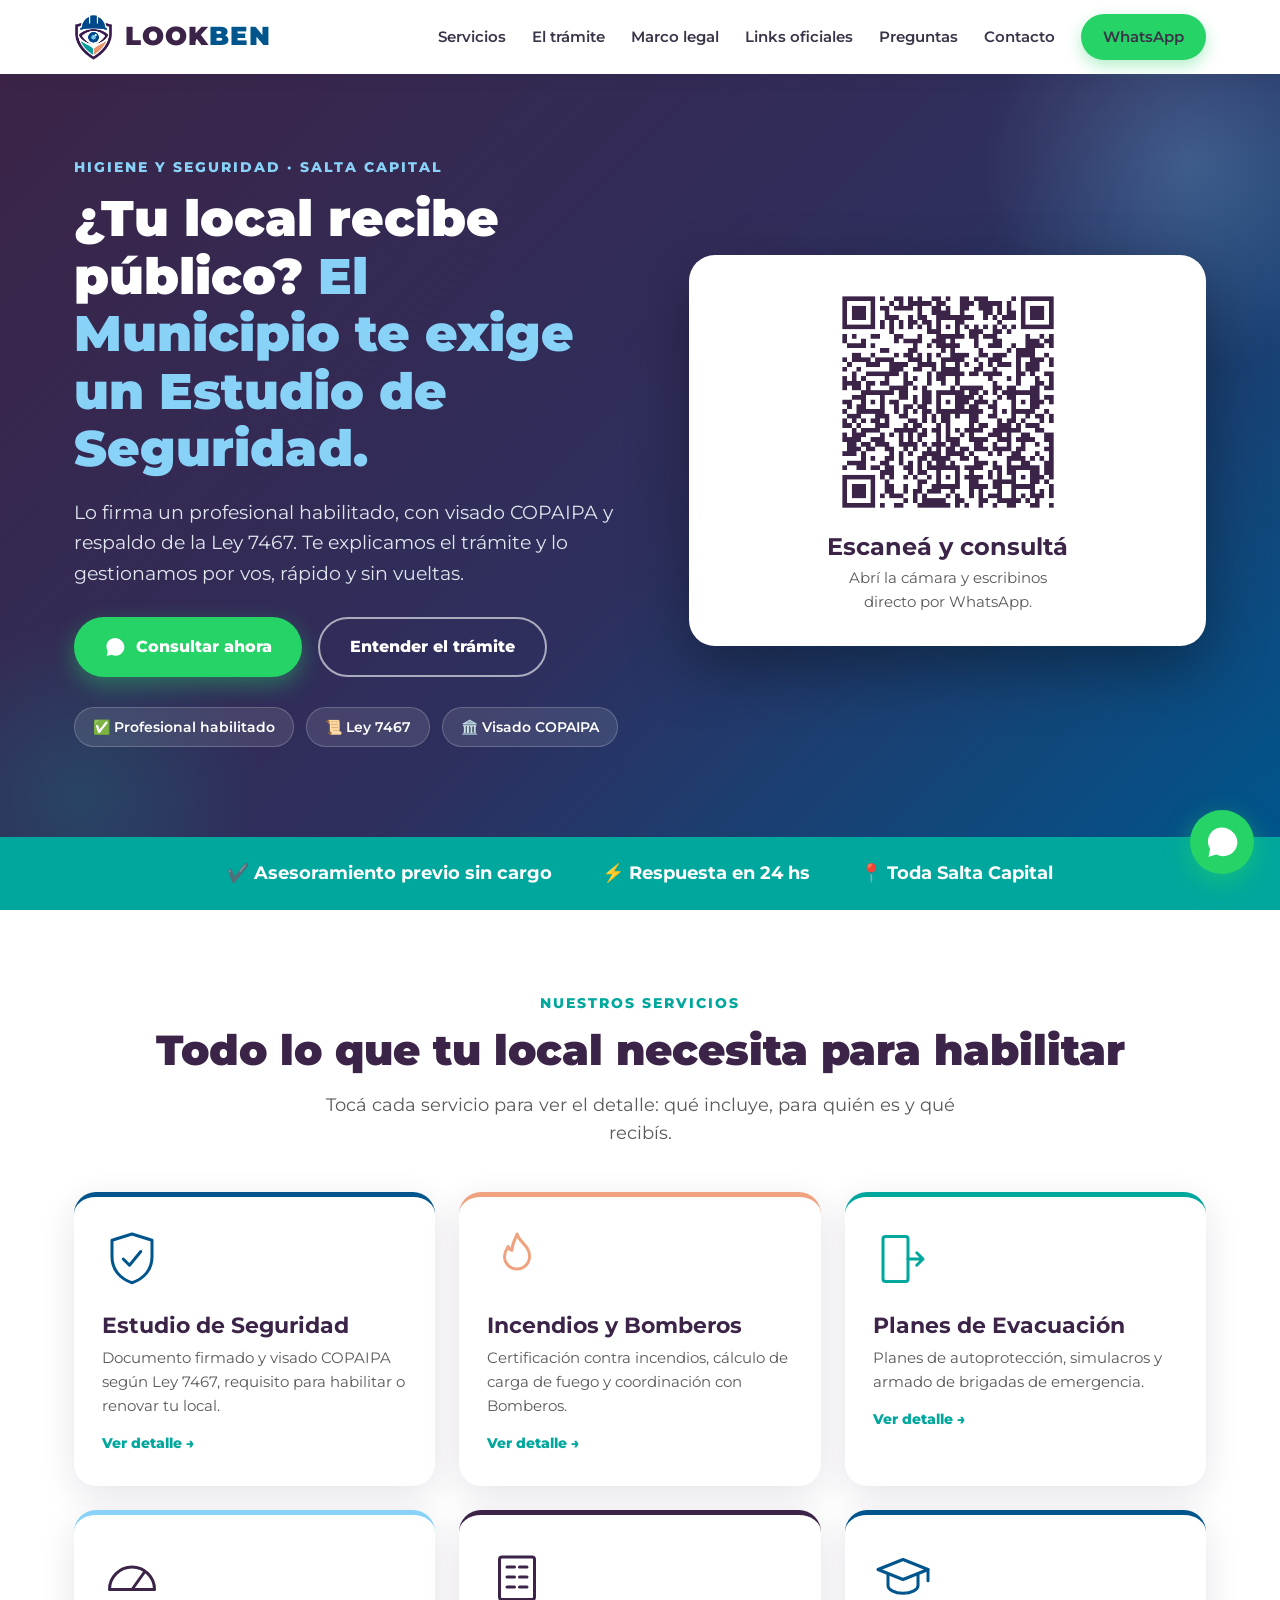
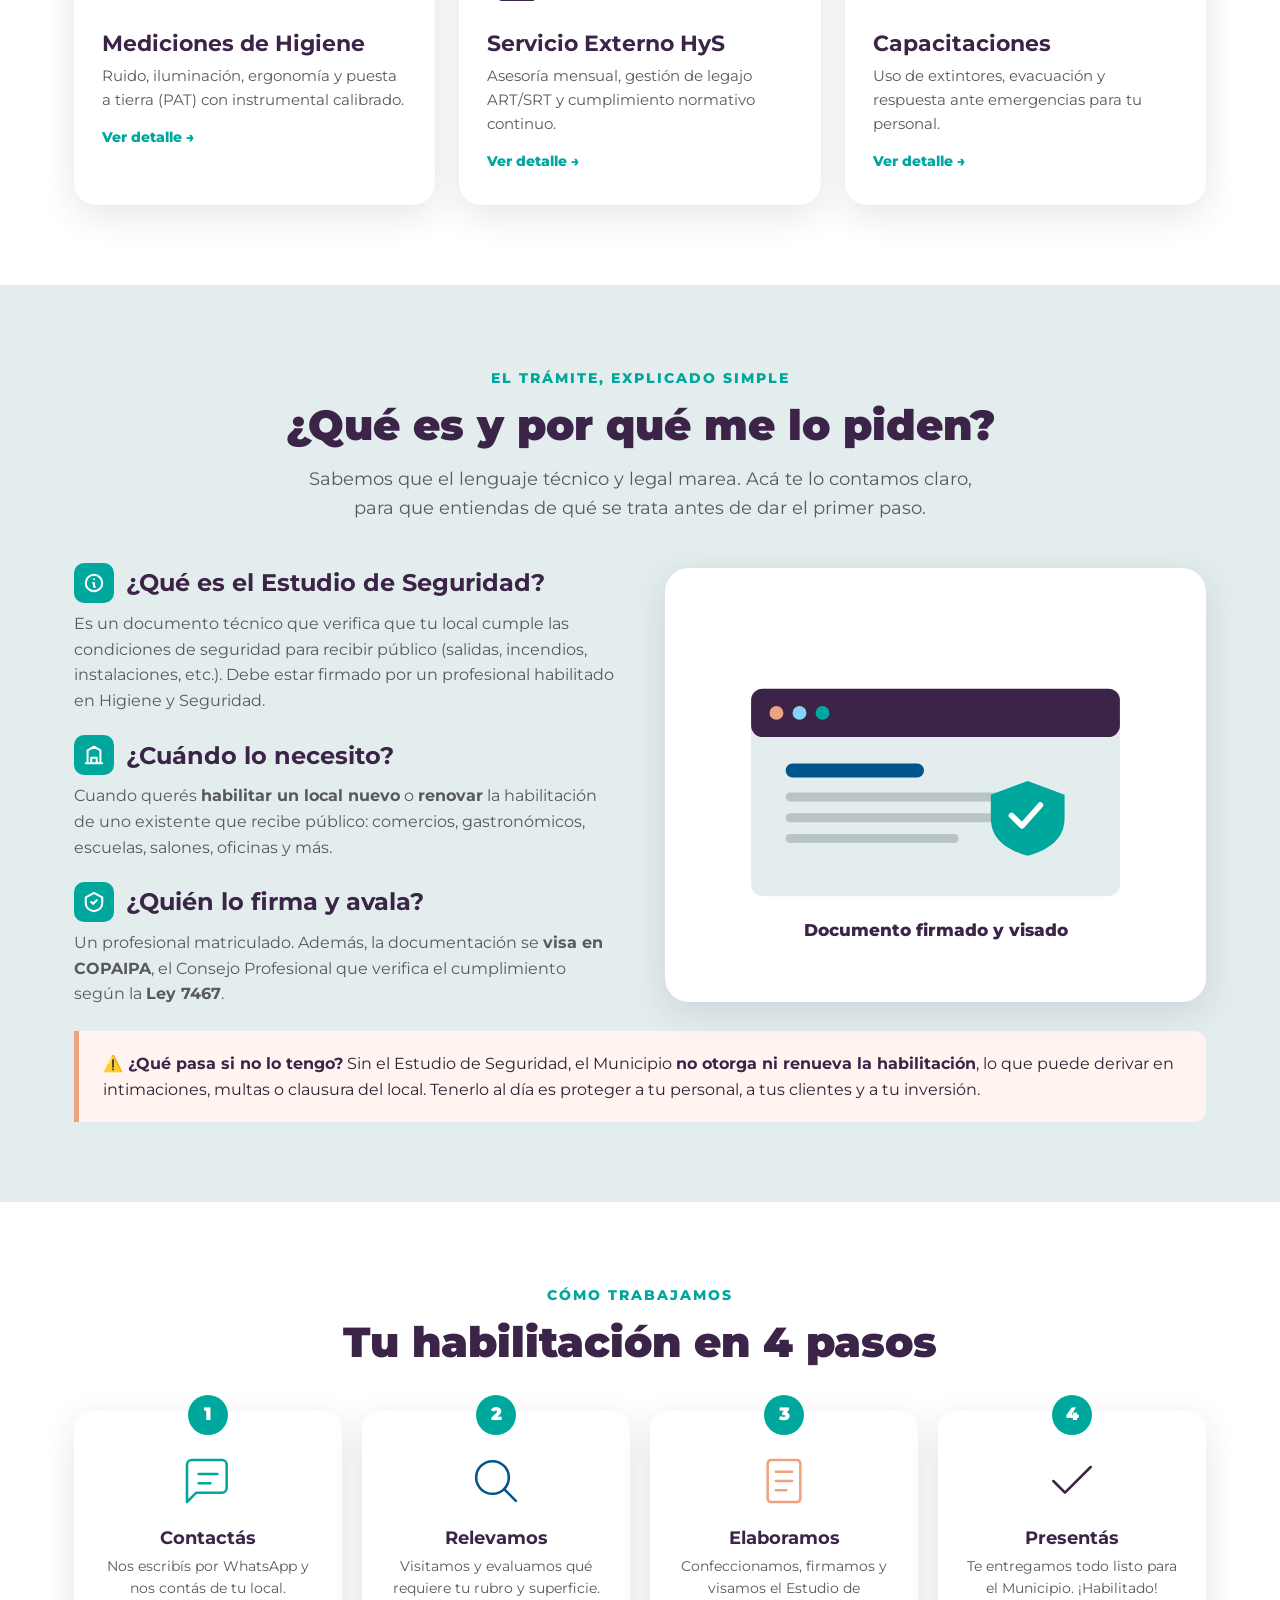
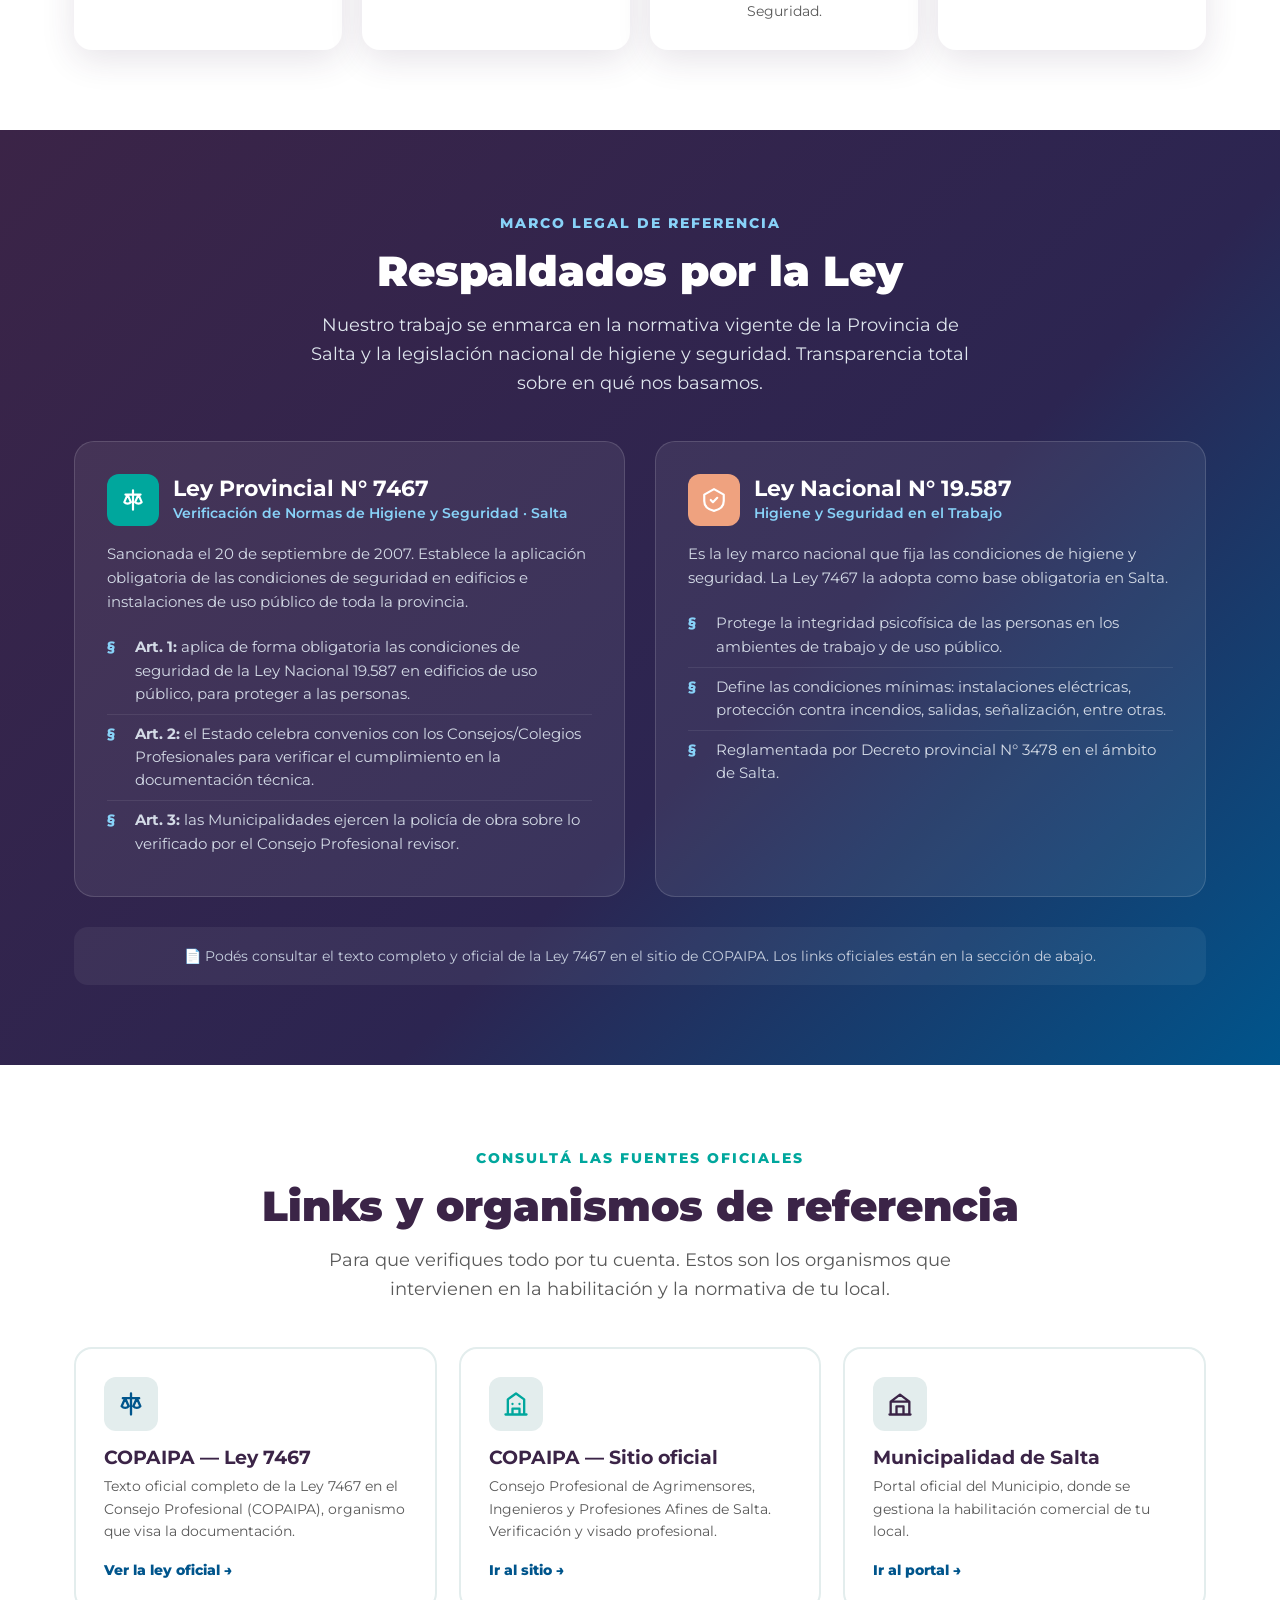
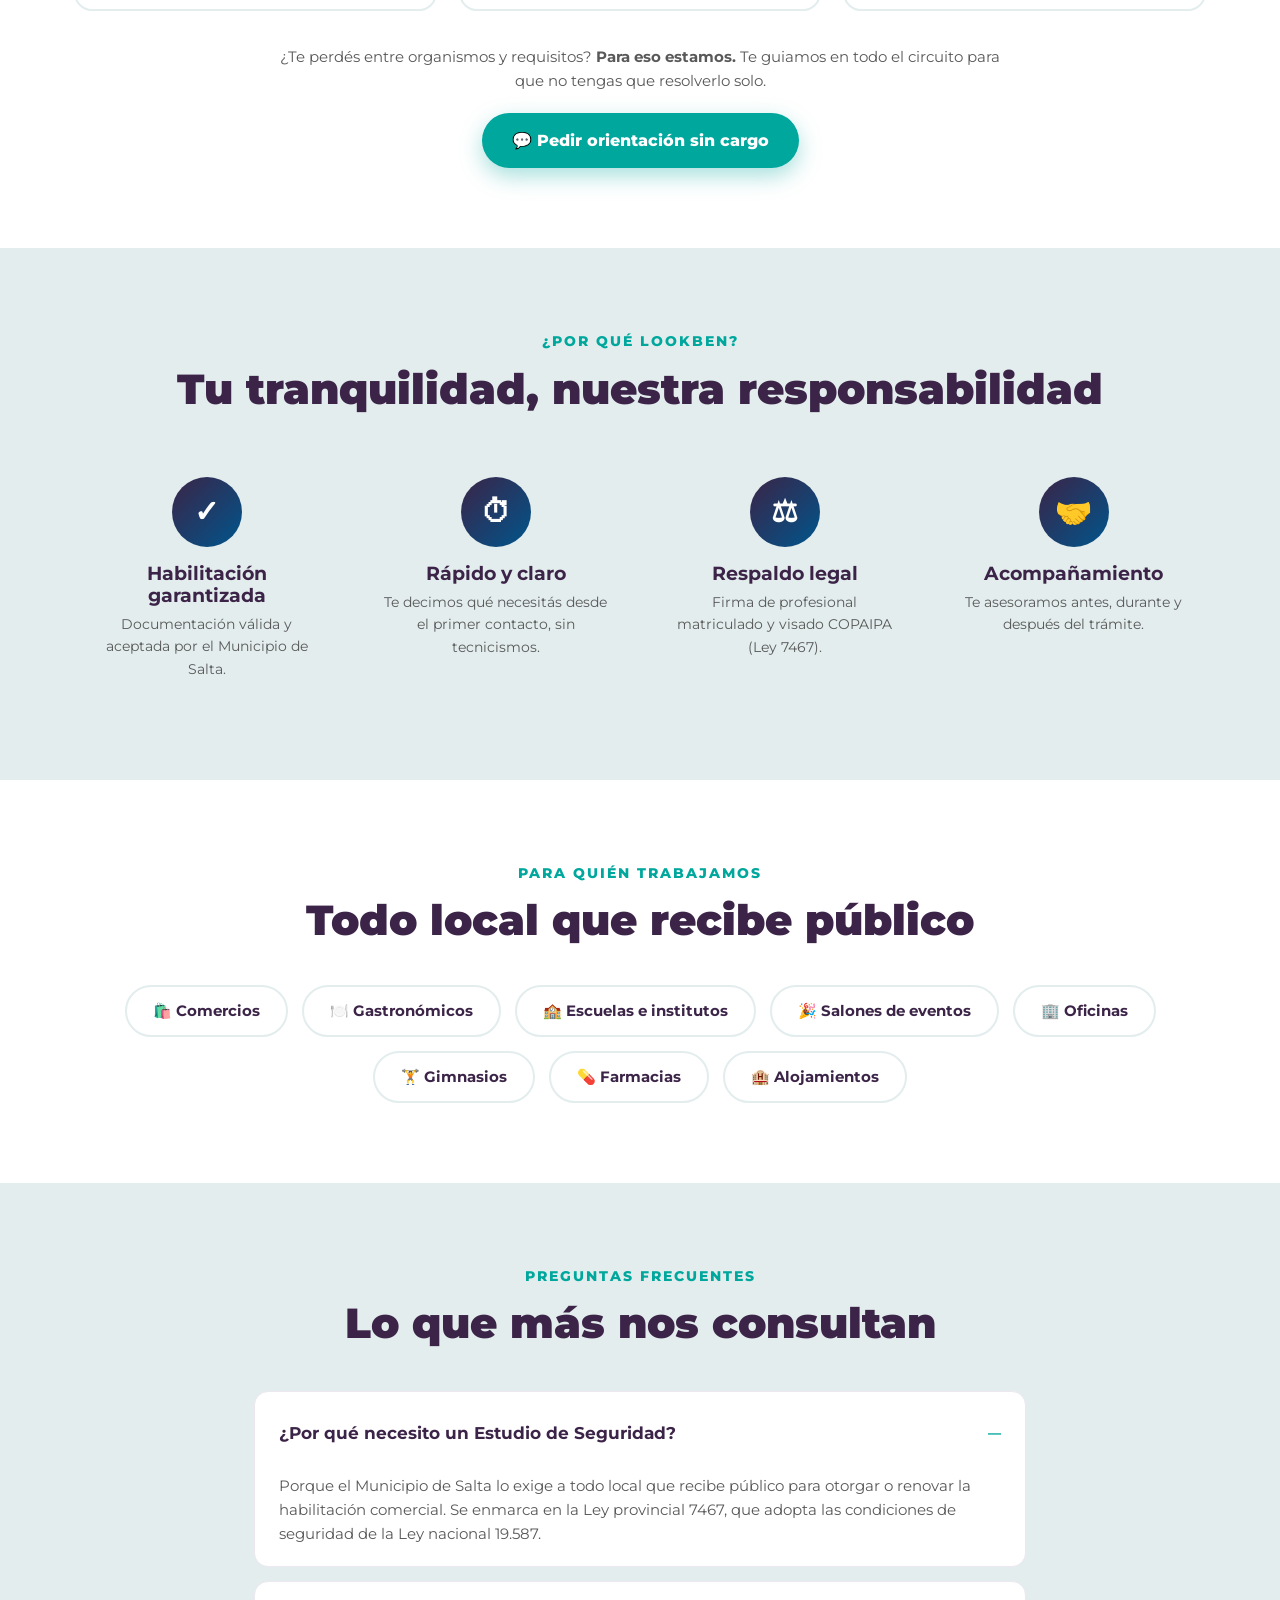
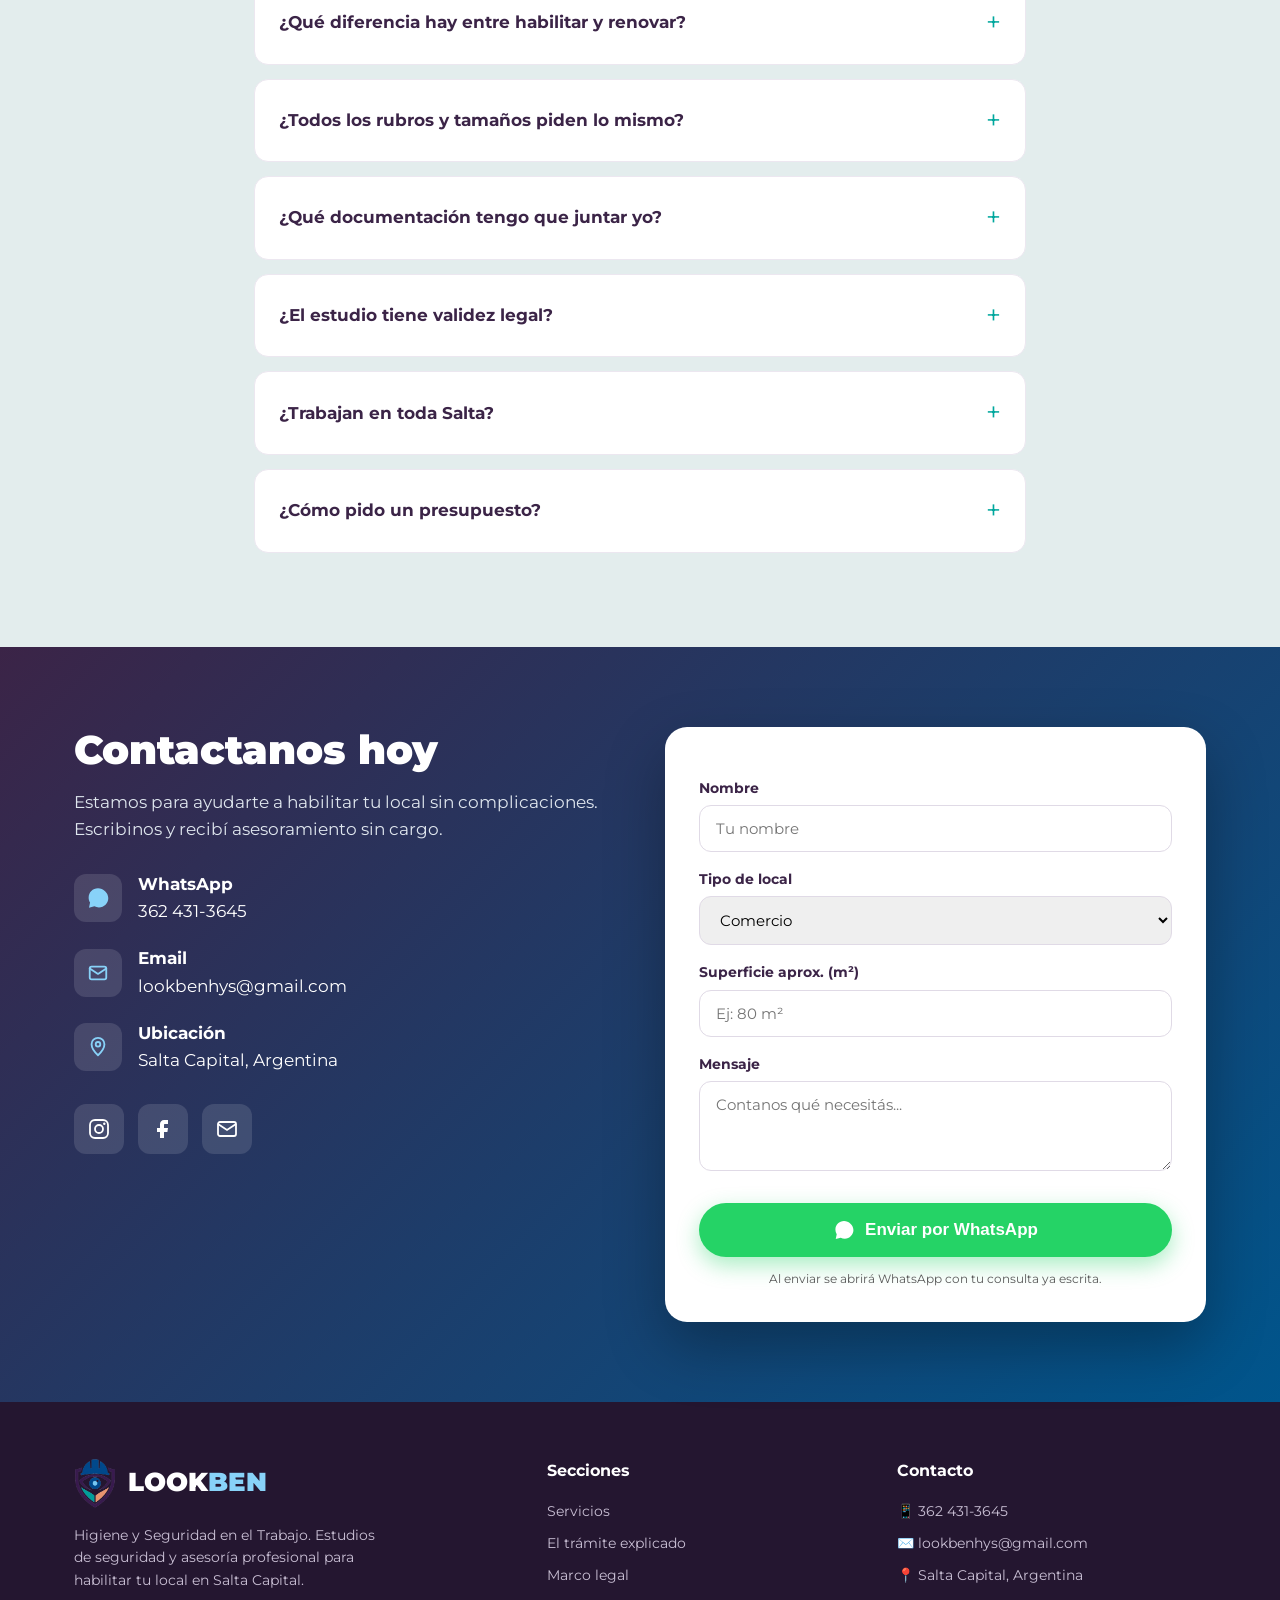
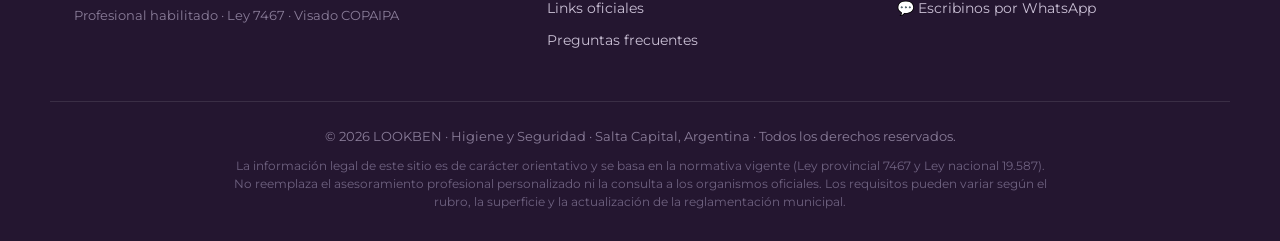
==== commit 4c5f7fd2: "Update index.html" ====
--- a/index.html
+++ b/index.html
@@ -60,11 +60,10 @@
 .hero-badges{display:flex;gap:12px;flex-wrap:wrap;margin-top:30px;}
 .hb{background:rgba(255,255,255,.1);border:1px solid rgba(255,255,255,.2);border-radius:40px;padding:8px 18px;font-size:14px;font-weight:600;display:flex;align-items:center;gap:8px;}
 .hero-cta{display:flex;gap:16px;flex-wrap:wrap;}
-.hero-illus{position:relative;}
-.hero-illus svg{width:100%;height:auto;filter:drop-shadow(0 20px 40px rgba(0,0,0,.3));}
-.hero-qr{position:absolute;bottom:-18px;right:-6px;background:#fff;border-radius:16px;padding:12px;box-shadow:0 14px 34px rgba(0,0,0,.35);text-align:center;}
-.hero-qr img{width:104px;height:104px;display:block;}
-.hero-qr span{display:block;color:var(--violeta);font-size:11px;font-weight:800;margin-top:5px;letter-spacing:.3px;}
+.hero-card{background:#fff;border-radius:26px;padding:32px;box-shadow:0 24px 60px rgba(0,0,0,.35);color:#2b2233;text-align:center;}
+.hero-card .qr{width:230px;height:230px;border-radius:14px;margin:0 auto 16px;display:block;}
+.hero-card h3{color:var(--violeta);font-size:24px;margin-bottom:6px;}
+.hero-card p{color:var(--gristxt);font-size:15px;margin:0;}
 
 /* TRUST STRIP */
 .trust{background:var(--teal);color:#fff;padding:22px 0;}
@@ -217,7 +216,6 @@
   .serv-grid,.why-grid,.steps,.oficiales-grid{grid-template-columns:1fr 1fr;}
   .foot-grid{grid-template-columns:1fr;gap:28px;}
   .hero h1{font-size:38px;} .h2,.cinfo h2{font-size:32px;}
-  .hero-illus{max-width:420px;margin:0 auto;}
   .nav-links{position:fixed;top:74px;left:0;right:0;background:#fff;flex-direction:column;padding:20px;gap:16px;box-shadow:0 12px 30px rgba(0,0,0,.12);display:none;}
   .nav-links.open{display:flex;}
   .burger{display:flex;}
@@ -269,48 +267,10 @@
         <div class="hb">🏛️ Visado COPAIPA</div>
       </div>
     </div>
-    <div class="hero-illus">
-      <!-- Ilustración vectorial: local comercial protegido -->
-      <svg viewBox="0 0 460 380" fill="none" xmlns="http://www.w3.org/2000/svg">
-        <ellipse cx="230" cy="350" rx="180" ry="22" fill="rgba(0,0,0,.18)"/>
-        <!-- edificio -->
-        <rect x="110" y="150" width="240" height="185" rx="8" fill="#fff"/>
-        <rect x="110" y="150" width="240" height="46" rx="8" fill="#00558C"/>
-        <rect x="110" y="186" width="240" height="10" fill="#00A79D"/>
-        <!-- toldo -->
-        <path d="M96 196 h268 l-16 30 h-236 Z" fill="#3B2447"/>
-        <path d="M96 196 h44 l-8 30 h-52 Z" fill="#EFA27F"/>
-        <path d="M184 196 h44 l0 30 h-52 Z" fill="#EFA27F"/>
-        <path d="M272 196 h44 l8 30 h-52 Z" fill="#EFA27F"/>
-        <!-- vidriera -->
-        <rect x="132" y="238" width="112" height="74" rx="5" fill="#E3EDED"/>
-        <rect x="132" y="238" width="112" height="74" rx="5" stroke="#88D2F8" stroke-width="3"/>
-        <line x1="188" y1="238" x2="188" y2="312" stroke="#88D2F8" stroke-width="3"/>
-        <line x1="132" y1="275" x2="244" y2="275" stroke="#88D2F8" stroke-width="3"/>
-        <!-- puerta -->
-        <rect x="264" y="252" width="60" height="60" rx="4" fill="#3B2447"/>
-        <rect x="272" y="260" width="44" height="52" rx="3" fill="#00558C"/>
-        <circle cx="279" cy="288" r="3" fill="#88D2F8"/>
-        <!-- cartel OPEN -->
-        <rect x="286" y="230" width="34" height="16" rx="4" fill="#00A79D"/>
-        <!-- escudo protector flotante -->
-        <g transform="translate(196,34)">
-          <path d="M34 0 68 13 v30 c0 26-16 41-34 48-18-7-34-22-34-48V13Z" fill="#3B2447" stroke="#88D2F8" stroke-width="3"/>
-          <path d="M34 10 58 19 v24 c0 20-12 32-24 37-12-5-24-17-24-37V19Z" fill="#fff"/>
-          <path d="M20 44 l10 10 18-20" stroke="#00A79D" stroke-width="7" fill="none" stroke-linecap="round" stroke-linejoin="round"/>
-        </g>
-        <!-- lineas punteadas conexion -->
-        <path d="M150 150 Q196 96 214 84" stroke="#88D2F8" stroke-width="2.5" stroke-dasharray="5 6" fill="none"/>
-        <path d="M312 150 Q276 100 262 86" stroke="#88D2F8" stroke-width="2.5" stroke-dasharray="5 6" fill="none"/>
-        <!-- iconos flotantes -->
-        <g transform="translate(60,120)"><circle r="26" fill="#00A79D"/><path d="M-2 -12 c1 5 7 6 7 12 a5 5 0 0 1-10 0 c0-3 1-4 2-6 1 2 2 2 2 2 0-4 -1-6 -1-8Z" fill="#fff" transform="scale(1.1)"/></g>
-        <g transform="translate(392,110)"><circle r="26" fill="#EFA27F"/><g transform="translate(-13,-13)"><rect x="4" y="2" width="18" height="24" rx="2" fill="#fff"/><path d="M8 8h10M8 13h10M8 18h6" stroke="#EFA27F" stroke-width="2" stroke-linecap="round"/></g></g>
-        <g transform="translate(404,250)"><circle r="24" fill="#88D2F8"/><path d="M-10 6 a10 10 0 0 1 20 0Z" fill="#3B2447"/><path d="M0 6 6 -4" stroke="#3B2447" stroke-width="2.5" stroke-linecap="round"/></g>
-      </svg>
-      <div class="hero-qr">
-        <img src="assets/qr.png" alt="QR WhatsApp">
-        <span>ESCANEÁ Y CONSULTÁ</span>
-      </div>
+    <div class="hero-card">
+      <img src="assets/qr.png" class="qr" alt="QR WhatsApp LOOKBEN">
+      <h3>Escaneá y consultá</h3>
+      <p>Abrí la cámara y escribinos<br>directo por WhatsApp.</p>
     </div>
   </div>
 </header>
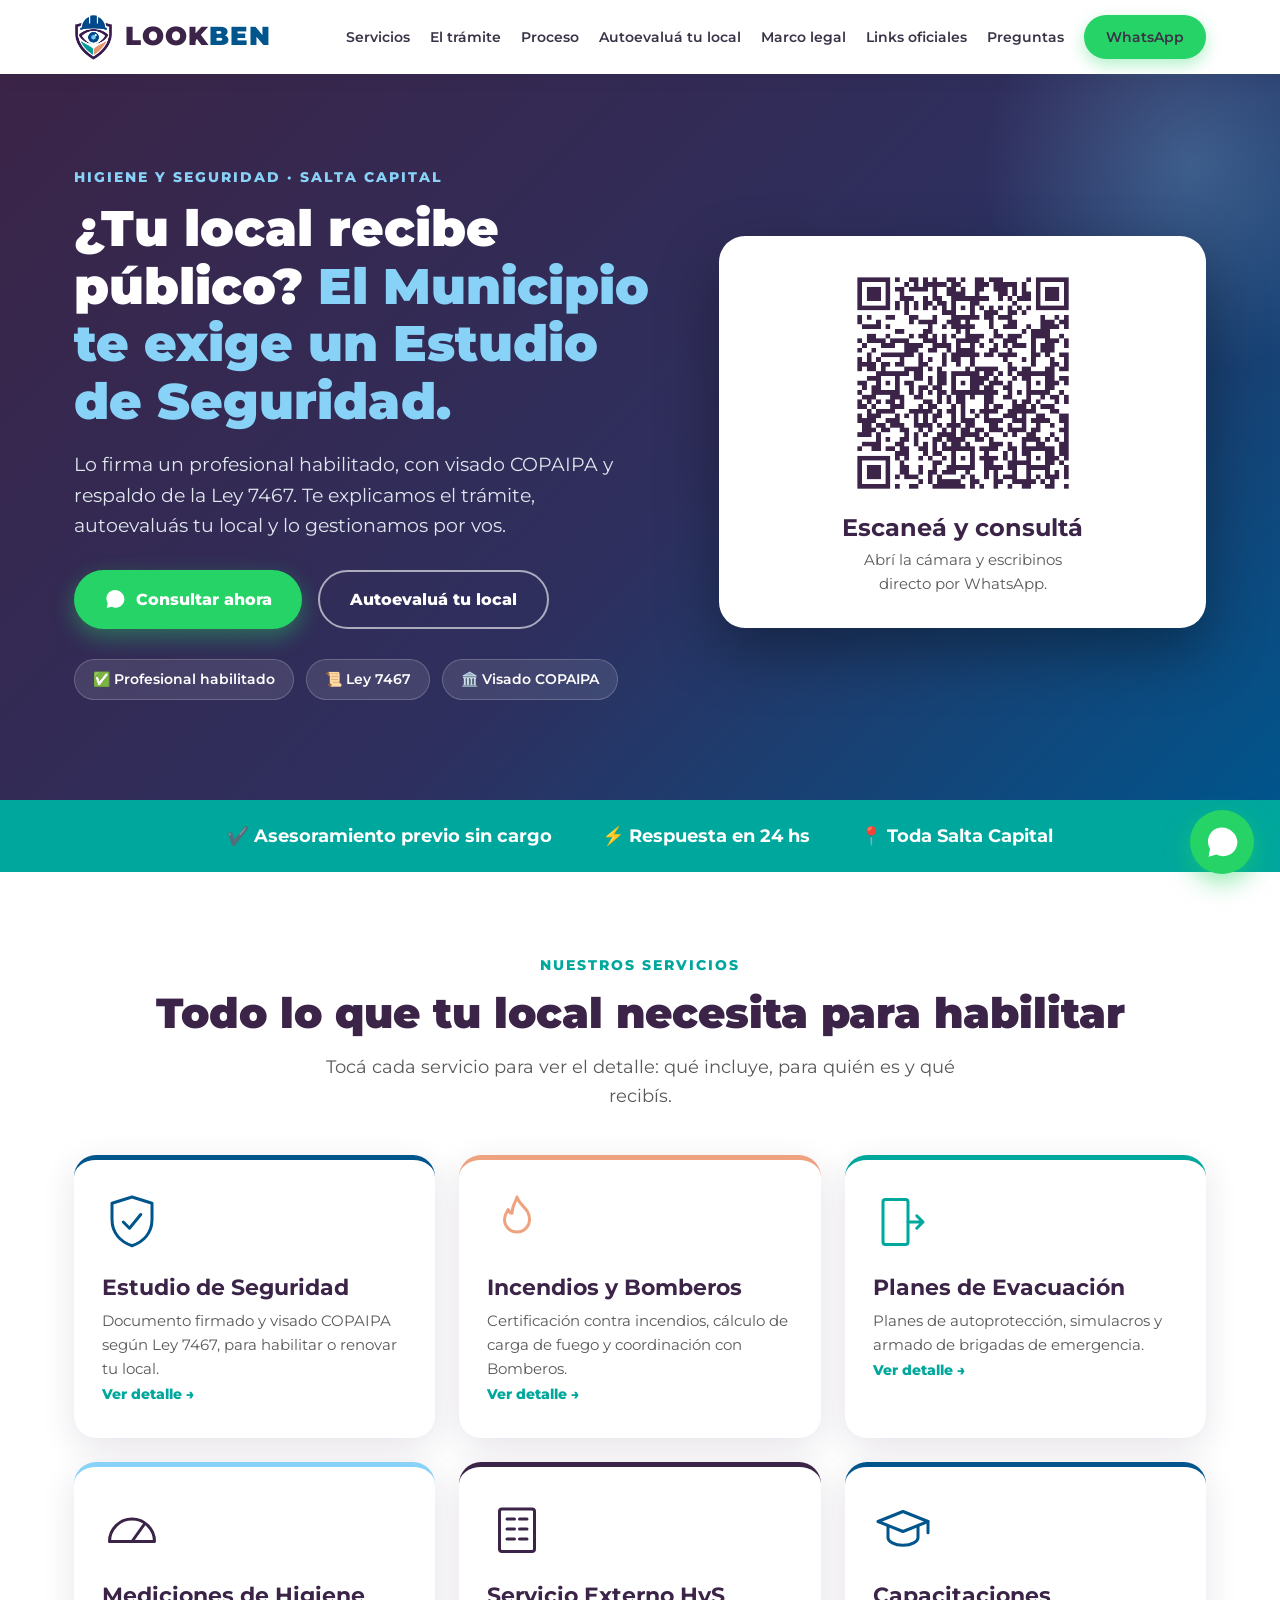
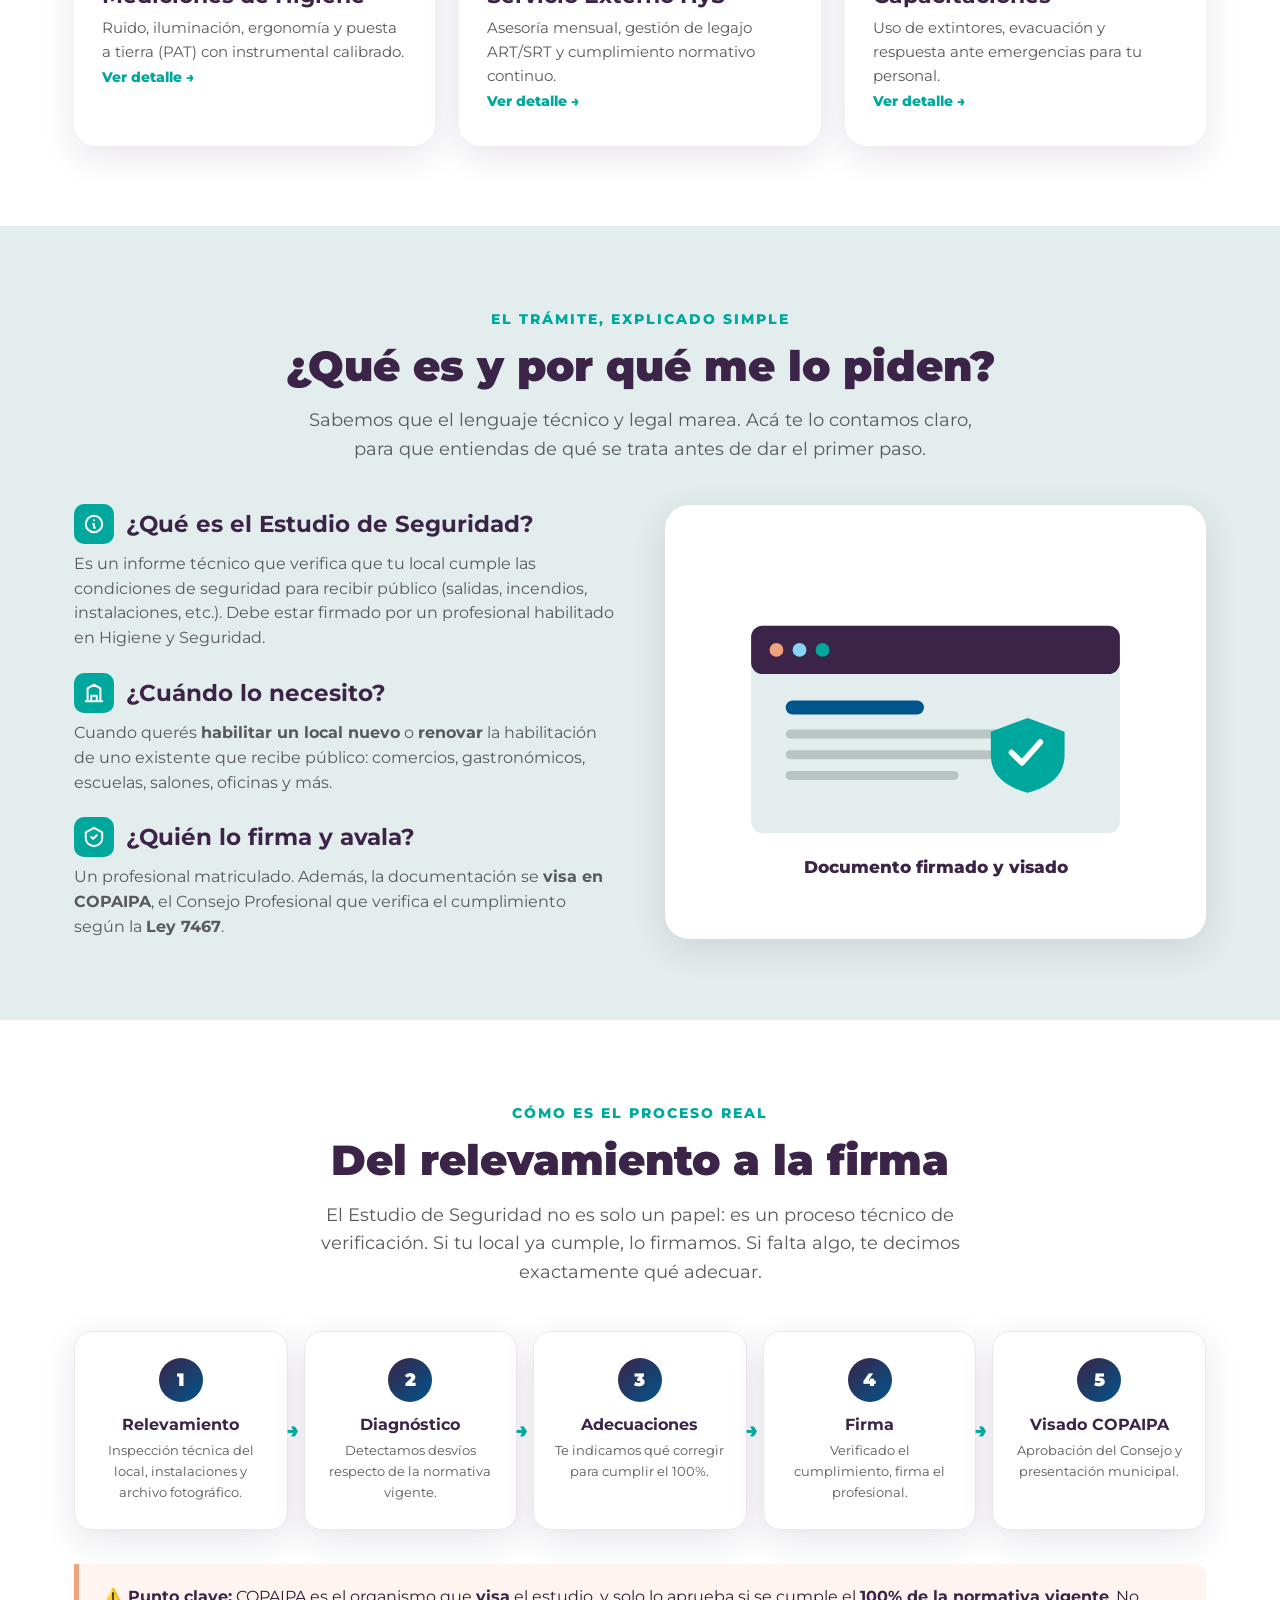
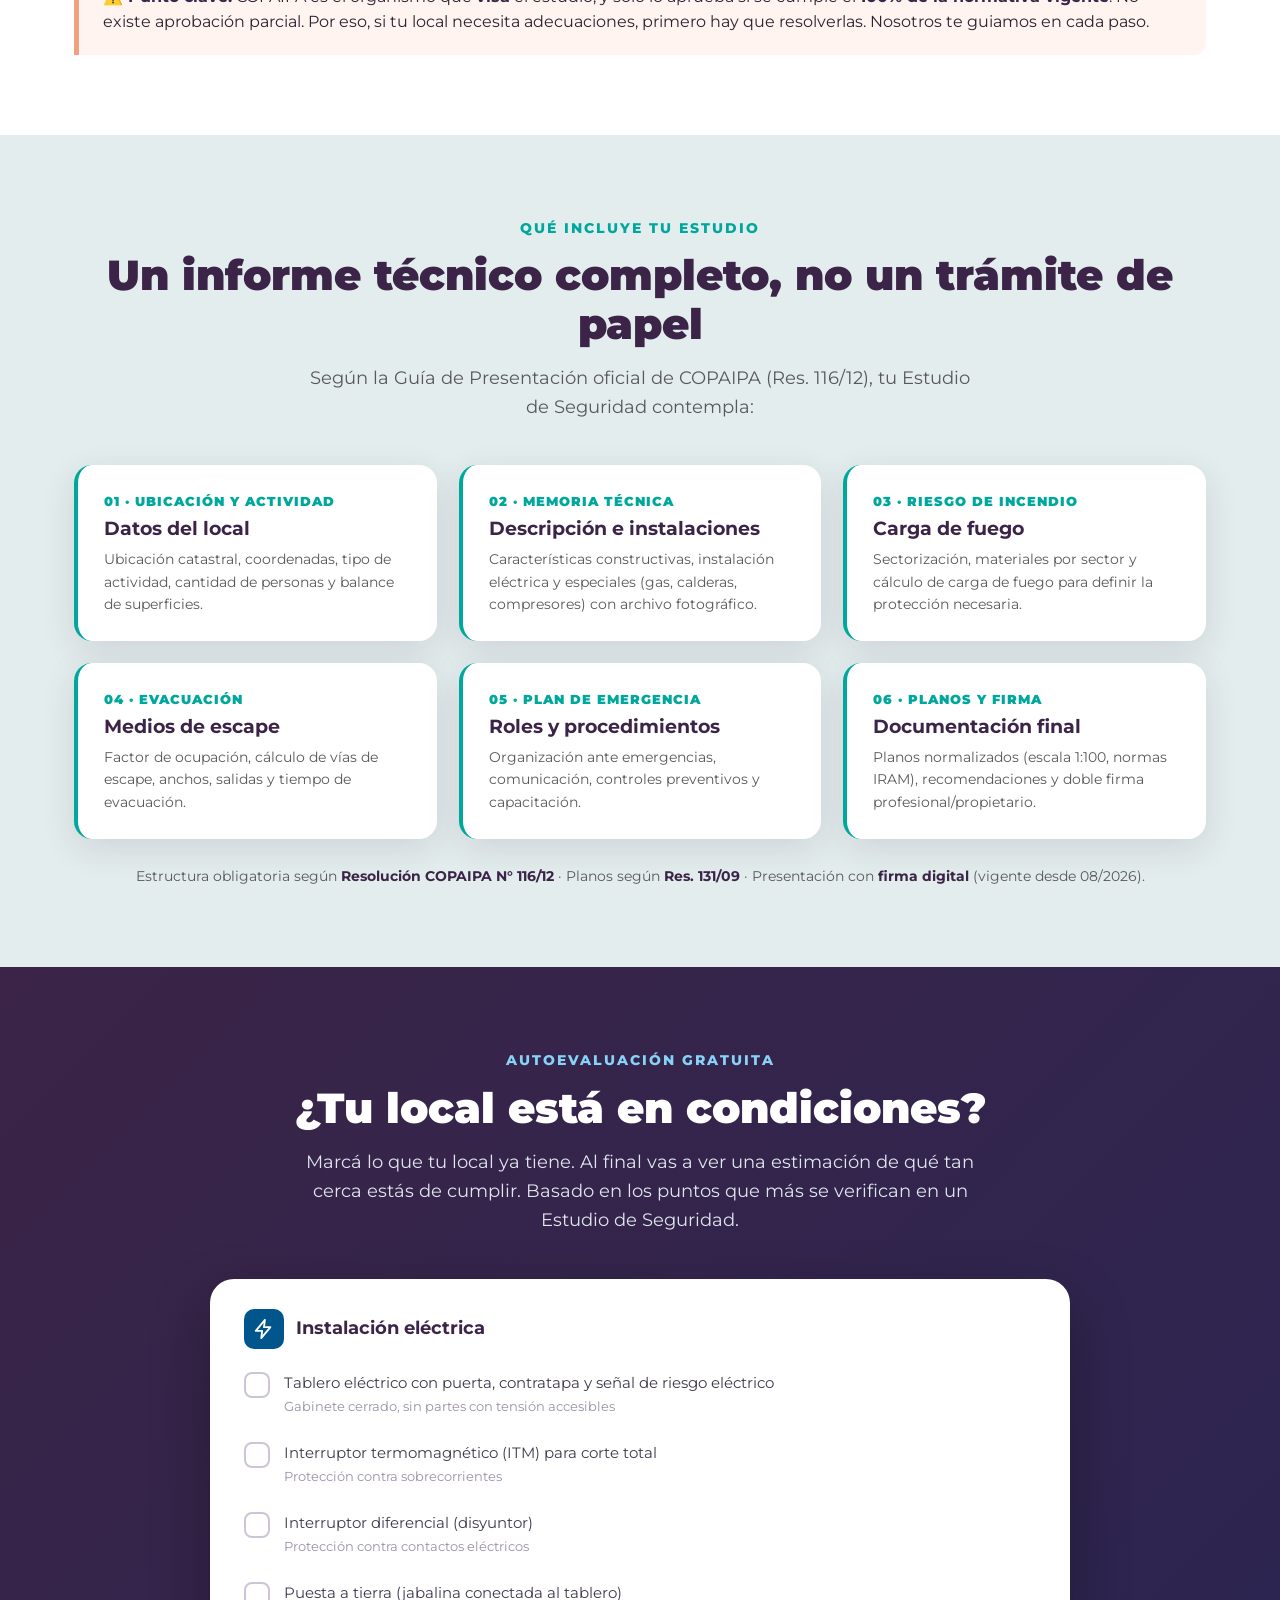
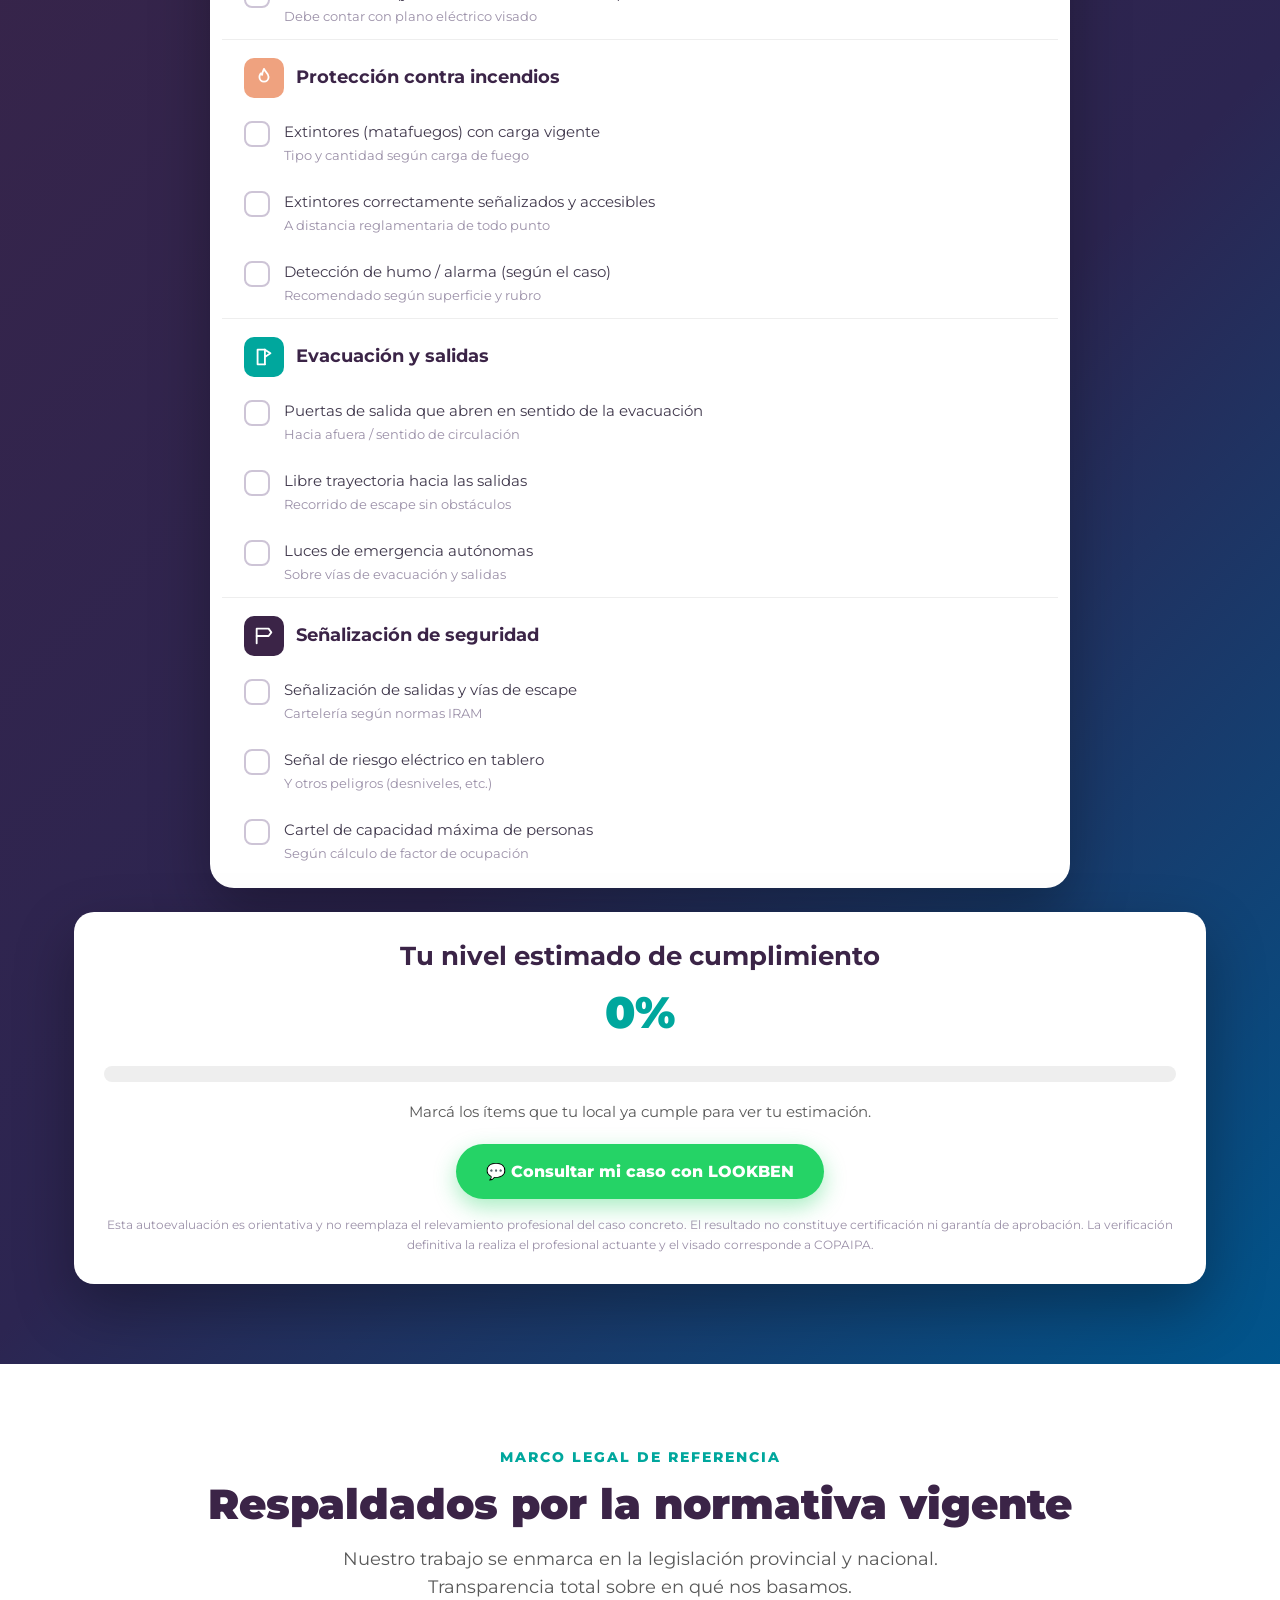
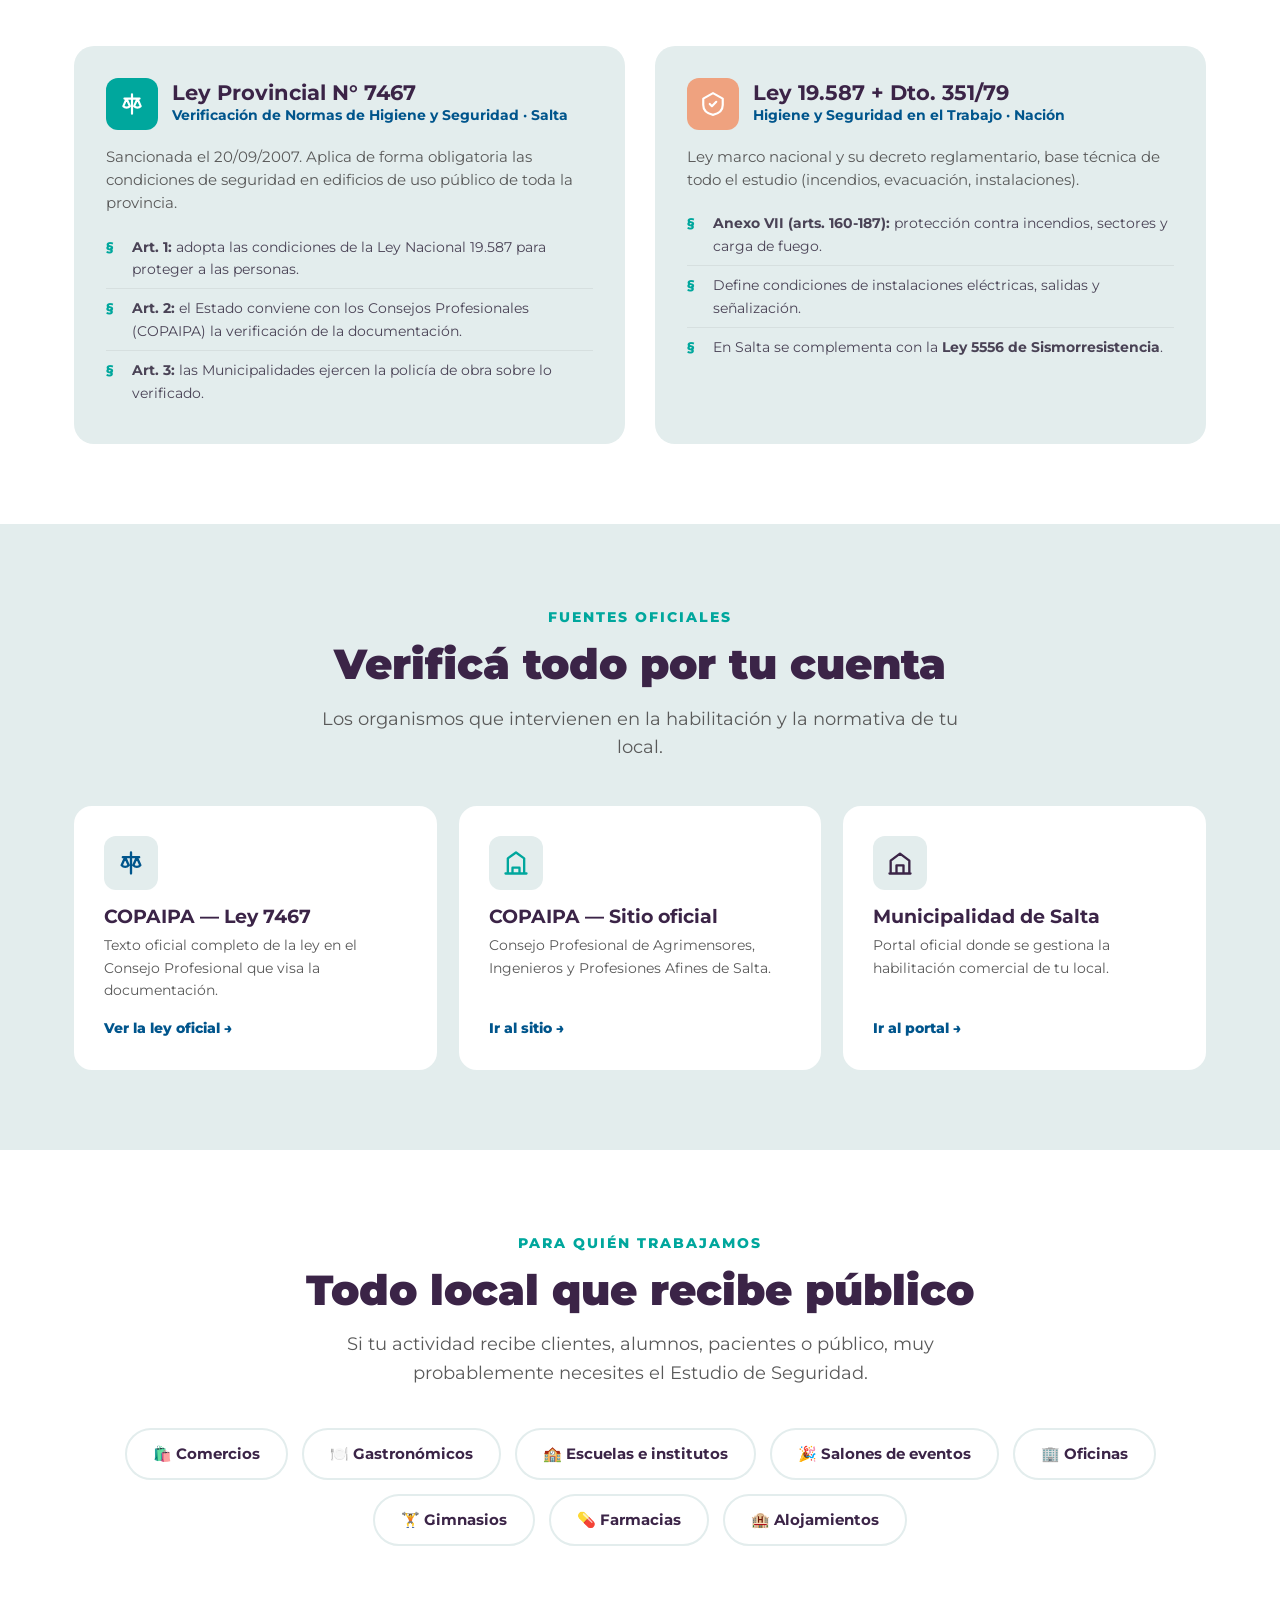
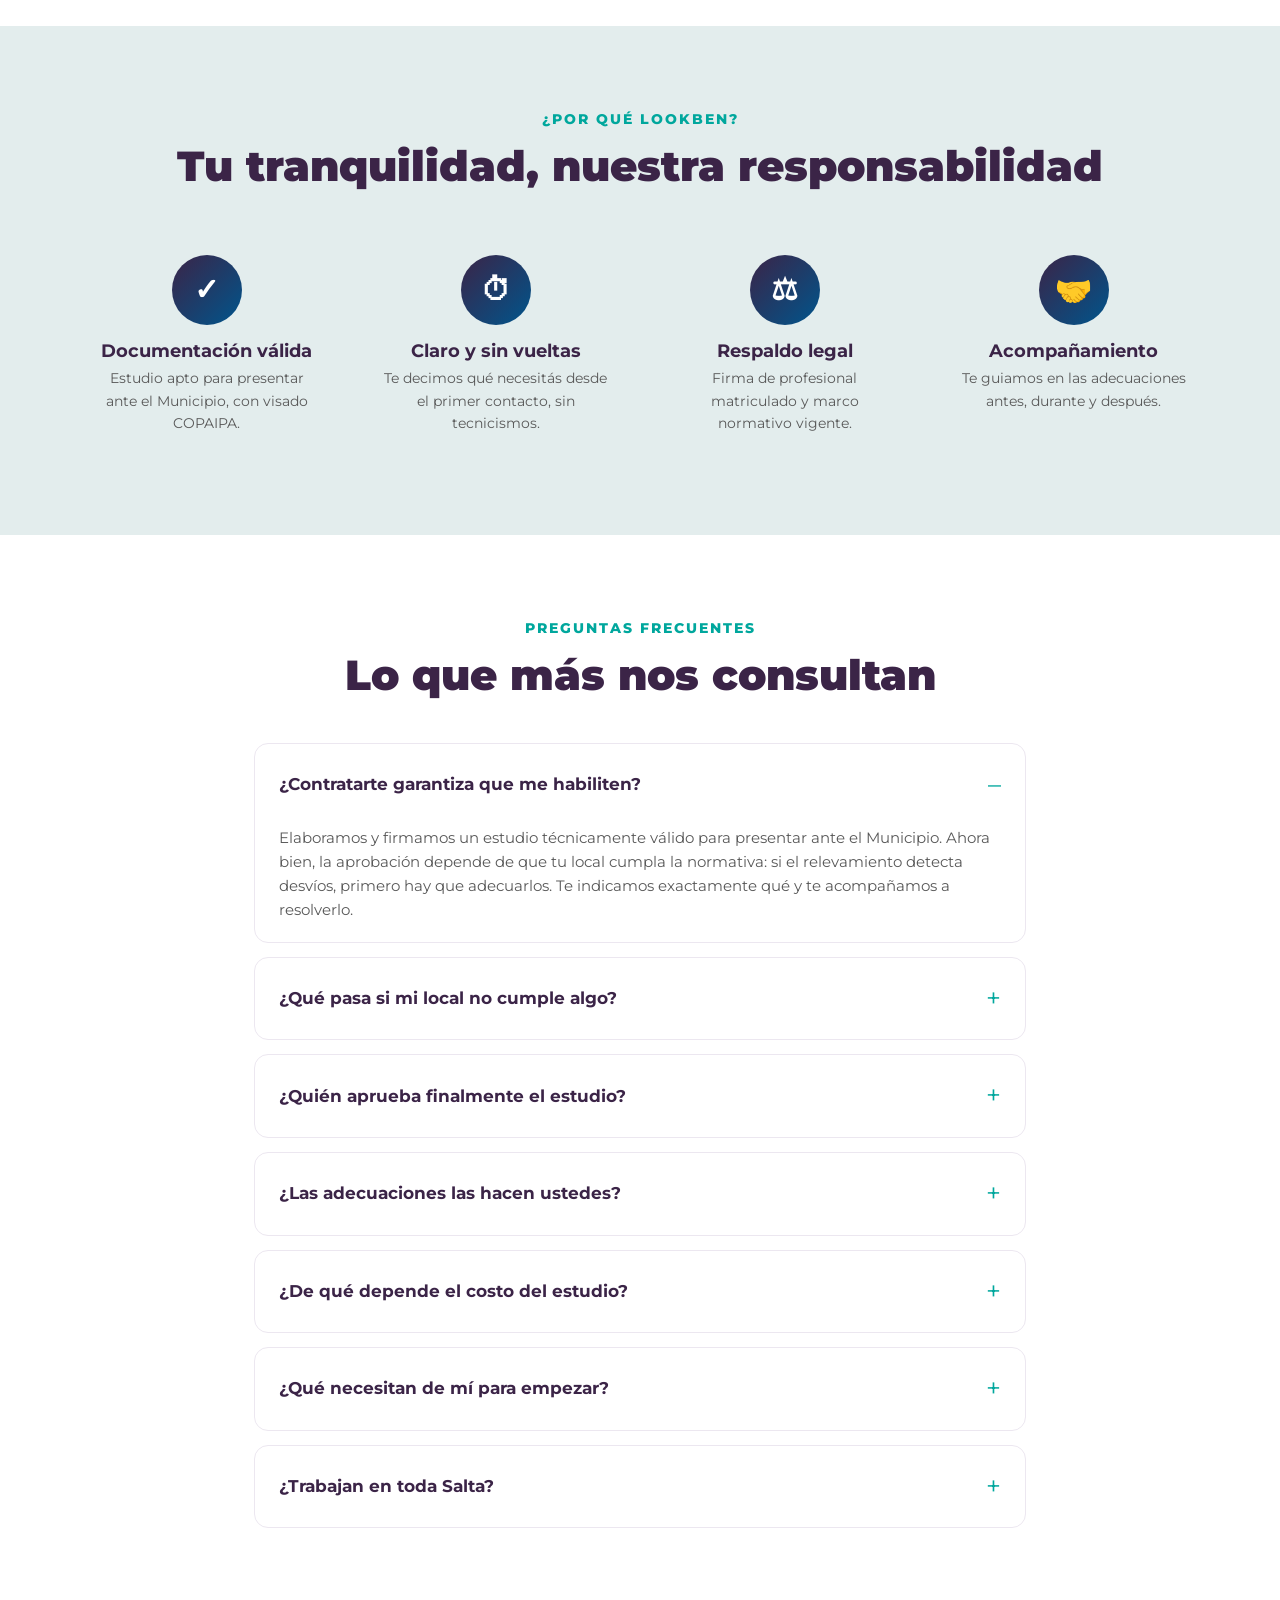
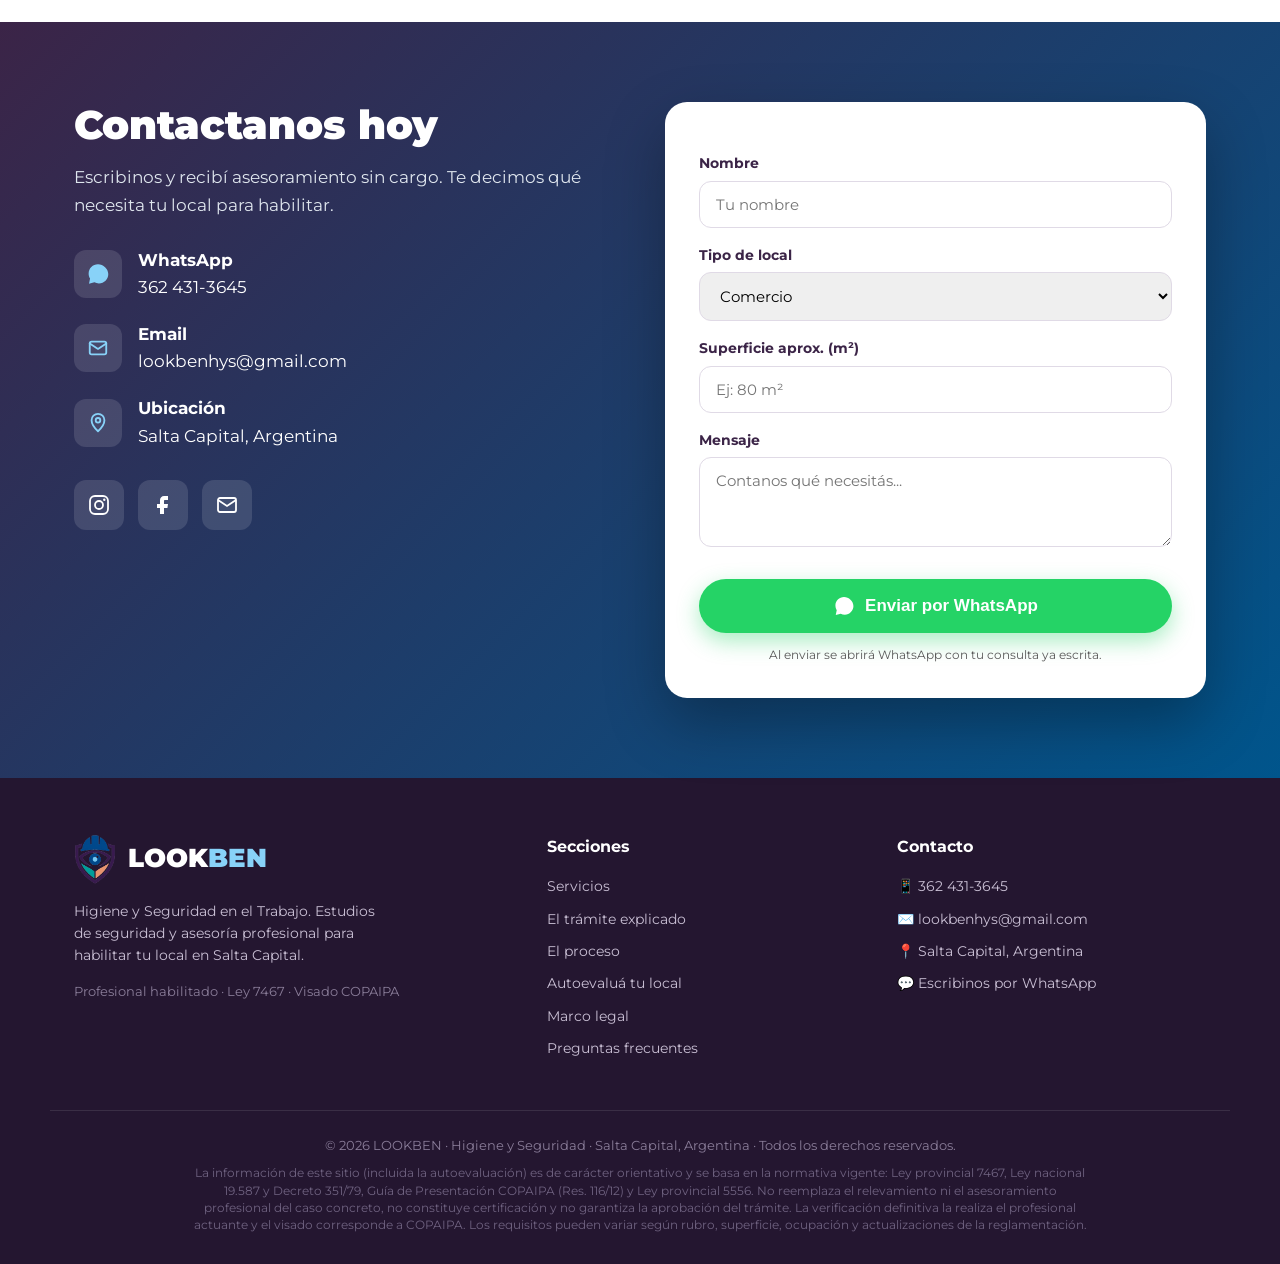
==== commit c00f9baf: "Update index.html" ====
--- a/index.html
+++ b/index.html
@@ -4,11 +4,11 @@
 <meta charset="UTF-8">
 <meta name="viewport" content="width=device-width, initial-scale=1.0">
 <title>LOOKBEN · Higiene y Seguridad en el Trabajo | Salta Capital</title>
-<meta name="description" content="Estudios de Seguridad para habilitación comercial en Salta. Profesional habilitado · Ley 7467 · Visado COPAIPA. Te explicamos el trámite paso a paso con marco legal y links oficiales.">
-<meta name="keywords" content="higiene y seguridad Salta, estudio de seguridad, habilitación comercial Salta, COPAIPA, Ley 7467, plan de evacuación, carga de fuego, Ley 19587">
+<meta name="description" content="Estudios de Seguridad para habilitación comercial en Salta. Profesional habilitado · Ley 7467 · Visado COPAIPA. Autoevaluá tu local con nuestro checklist y conocé el trámite paso a paso.">
+<meta name="keywords" content="higiene y seguridad Salta, estudio de seguridad, habilitación comercial Salta, COPAIPA, Ley 7467, checklist seguridad, matafuegos, luz emergencia">
 <meta name="author" content="LOOKBEN Higiene y Seguridad">
 <meta property="og:title" content="LOOKBEN · Higiene y Seguridad | Salta">
-<meta property="og:description" content="Si tu local recibe público, el Municipio exige un Estudio de Seguridad firmado por profesional habilitado. Te explicamos el trámite y lo hacemos por vos.">
+<meta property="og:description" content="Si tu local recibe público, el Municipio exige un Estudio de Seguridad firmado por profesional habilitado. Autoevaluá tu local y lo hacemos por vos.">
 <meta property="og:type" content="website">
 <meta property="og:image" content="assets/logo.png">
 <link rel="icon" type="image/png" href="assets/logo.png">
@@ -42,18 +42,17 @@
 .nav-logo{display:flex;align-items:center;gap:12px;font-weight:900;font-size:26px;letter-spacing:1px;}
 .nav-logo img{height:46px;}
 .nav-logo .look{color:var(--violeta);} .nav-logo .ben{color:var(--azul);}
-.nav-links{display:flex;align-items:center;gap:26px;}
-.nav-links a{font-weight:600;font-size:15px;color:#3b3347;transition:color .15s;}
+.nav-links{display:flex;align-items:center;gap:20px;}
+.nav-links a{font-weight:600;font-size:14px;color:#3b3347;transition:color .15s;}
 .nav-links a:hover{color:var(--teal);}
 .nav-cta{background:var(--wa);color:#fff;padding:11px 22px;border-radius:50px;font-weight:800;font-size:14px;box-shadow:0 6px 16px rgba(37,211,102,.35);}
 .burger{display:none;flex-direction:column;gap:5px;cursor:pointer;}
 .burger span{width:26px;height:3px;background:var(--violeta);border-radius:2px;}
 
 /* HERO */
-.hero{background:linear-gradient(135deg,var(--violeta) 0%,#2e2f5e 55%,var(--azul) 100%);color:#fff;position:relative;overflow:hidden;padding:80px 0 90px;}
+.hero{background:linear-gradient(135deg,var(--violeta) 0%,#2e2f5e 55%,var(--azul) 100%);color:#fff;position:relative;overflow:hidden;padding:90px 0 100px;}
 .hero::after{content:"";position:absolute;right:-120px;top:-120px;width:420px;height:420px;background:radial-gradient(circle,rgba(136,210,248,.25),transparent 70%);border-radius:50%;}
-.hero::before{content:"";position:absolute;left:-100px;bottom:-140px;width:360px;height:360px;background:radial-gradient(circle,rgba(0,167,157,.2),transparent 70%);border-radius:50%;}
-.hero-grid{display:grid;grid-template-columns:1.05fr .95fr;gap:44px;align-items:center;position:relative;z-index:2;}
+.hero-grid{display:grid;grid-template-columns:1.1fr .9fr;gap:50px;align-items:center;position:relative;z-index:2;}
 .hero h1{font-size:50px;font-weight:900;margin-bottom:20px;}
 .hero h1 .hl{color:var(--celeste);}
 .hero p{font-size:19px;color:#dfe6ee;margin-bottom:28px;max-width:560px;}
@@ -72,12 +71,12 @@
 
 /* SERVICIOS */
 .serv-grid{display:grid;grid-template-columns:repeat(3,1fr);gap:24px;margin-top:44px;}
-.scard{background:#fff;border-radius:22px;box-shadow:var(--shadow);padding:32px 28px;border-top:5px solid var(--azul);transition:transform .2s ease,box-shadow .2s ease;cursor:pointer;position:relative;}
+.scard{background:#fff;border-radius:22px;box-shadow:var(--shadow);padding:32px 28px;border-top:5px solid var(--azul);transition:transform .2s ease,box-shadow .2s ease;cursor:pointer;}
 .scard:hover{transform:translateY(-6px);box-shadow:0 18px 46px rgba(59,36,71,.18);}
 .scard .ic{width:60px;height:60px;margin-bottom:16px;}
 .scard h3{font-size:22px;color:var(--violeta);margin-bottom:8px;}
 .scard p{font-size:15px;color:var(--gristxt);}
-.scard .more{margin-top:14px;color:var(--teal);font-weight:800;font-size:14px;display:flex;align-items:center;gap:6px;}
+.scard .more{margin-top:14px;color:var(--teal);font-weight:800;font-size:14px;}
 .scard:nth-child(2){border-top-color:var(--salmon);}
 .scard:nth-child(3){border-top-color:var(--teal);}
 .scard:nth-child(4){border-top-color:var(--celeste);}
@@ -96,7 +95,7 @@
 .modal-close{position:absolute;top:22px;right:24px;width:38px;height:38px;background:rgba(255,255,255,.2);border:none;border-radius:50%;color:#fff;font-size:22px;cursor:pointer;display:flex;align-items:center;justify-content:center;transition:.15s;}
 .modal-close:hover{background:rgba(255,255,255,.35);}
 .modal-body{padding:28px 34px 34px;}
-.modal-body h4{color:var(--violeta);font-size:16px;margin:20px 0 12px;display:flex;align-items:center;gap:8px;}
+.modal-body h4{color:var(--violeta);font-size:16px;margin:20px 0 12px;}
 .modal-body h4:first-child{margin-top:0;}
 .modal-body ul{list-style:none;}
 .modal-body li{padding:9px 0 9px 30px;position:relative;font-size:15px;color:#41394d;border-bottom:1px solid #f0ecf3;}
@@ -107,63 +106,100 @@
 .modal-cta{margin-top:26px;}
 .modal-cta .btn-wa{width:100%;justify-content:center;}
 
-/* TRAMITE EXPLICADO */
-.tramite{background:var(--gris);}
+/* TRAMITE EXPLICADO (3 preguntas) */
+.tramexp{background:var(--gris);}
 .tram-grid{display:grid;grid-template-columns:1fr 1fr;gap:50px;align-items:center;margin-top:40px;}
-.tram-txt h3{color:var(--violeta);font-size:24px;margin:22px 0 8px;display:flex;align-items:center;gap:12px;}
+.tram-txt h3{color:var(--violeta);font-size:23px;margin:22px 0 8px;display:flex;align-items:center;gap:12px;}
 .tram-txt h3:first-child{margin-top:0;}
-.tram-txt p{color:var(--gristxt);font-size:16px;}
+.tram-txt p{color:var(--gristxt);font-size:15.5px;}
 .tram-txt .badge-ic{width:40px;height:40px;background:var(--teal);border-radius:10px;display:flex;align-items:center;justify-content:center;flex-shrink:0;}
 .tram-visual{background:#fff;border-radius:24px;padding:40px;box-shadow:var(--shadow);}
-.alert{background:#fff4ef;border-left:5px solid var(--salmon);border-radius:0 12px 12px 0;padding:20px 24px;margin-top:24px;}
+
+/* PROCESO 5 ETAPAS */
+.proceso{background:#fff;}
+.flow{display:grid;grid-template-columns:repeat(5,1fr);gap:16px;margin-top:44px;}
+.fstep{background:#fff;border:1px solid #eee7f0;border-radius:18px;padding:26px 18px;box-shadow:var(--shadow);position:relative;text-align:center;}
+.fstep .fn{width:44px;height:44px;background:linear-gradient(135deg,var(--violeta),var(--azul));color:#fff;border-radius:50%;display:flex;align-items:center;justify-content:center;font-weight:900;font-size:18px;margin:0 auto 14px;}
+.fstep h3{font-size:16px;color:var(--violeta);margin-bottom:6px;}
+.fstep p{font-size:13px;color:var(--gristxt);}
+.fstep::after{content:"→";position:absolute;right:-12px;top:50%;transform:translateY(-50%);color:var(--teal);font-weight:900;font-size:20px;z-index:2;}
+.fstep:last-child::after{display:none;}
+.alert{background:#fff4ef;border-left:5px solid var(--salmon);border-radius:0 12px 12px 0;padding:20px 24px;margin-top:34px;}
 .alert strong{color:var(--violeta);}
 
-/* PROCESO */
-.steps{display:grid;grid-template-columns:repeat(4,1fr);gap:20px;margin-top:44px;position:relative;}
-.step{background:#fff;border-radius:18px;padding:28px 22px;box-shadow:var(--shadow);position:relative;text-align:center;}
-.step .n{position:absolute;top:-16px;left:50%;transform:translateX(-50%);width:40px;height:40px;background:var(--teal);color:#fff;border-radius:50%;display:flex;align-items:center;justify-content:center;font-weight:900;font-size:18px;}
-.step .sic{width:56px;height:56px;margin:14px auto 6px;}
-.step h3{font-size:18px;color:var(--violeta);margin:6px 0;}
-.step p{font-size:14px;color:var(--gristxt);}
+/* QUE INCLUYE (6 bloques) */
+.contenido{background:var(--gris);}
+.estudio-grid{display:grid;grid-template-columns:repeat(3,1fr);gap:22px;margin-top:44px;}
+.ecard{background:#fff;border-radius:18px;padding:26px;box-shadow:var(--shadow);border-left:4px solid var(--teal);}
+.ecard .en{color:var(--teal);font-weight:900;font-size:13px;letter-spacing:1px;}
+.ecard h3{color:var(--violeta);font-size:19px;margin:6px 0 8px;}
+.ecard p{color:var(--gristxt);font-size:14px;}
+.norma-note{text-align:center;margin-top:26px;font-size:14px;color:var(--gristxt);}
+.norma-note strong{color:var(--violeta);}
+
+/* CHECKLIST INTERACTIVO */
+.checklist{background:linear-gradient(135deg,var(--violeta) 0%,#2c2551 60%,var(--azul) 100%);color:#fff;}
+.checklist .h2{color:#fff;} .checklist .lead{color:#dfe6ee;}
+.chk-wrap{max-width:860px;margin:44px auto 0;background:#fff;border-radius:24px;padding:12px;box-shadow:0 24px 60px rgba(0,0,0,.3);}
+.chk-cat{border-bottom:1px solid #eee;}
+.chk-cat:last-child{border-bottom:none;}
+.chk-cat-head{display:flex;align-items:center;gap:12px;padding:18px 22px 10px;}
+.chk-cat-head .cic{width:40px;height:40px;border-radius:10px;display:flex;align-items:center;justify-content:center;flex-shrink:0;}
+.chk-cat-head h3{color:var(--violeta);font-size:18px;}
+.chk-item{display:flex;align-items:flex-start;gap:14px;padding:12px 22px;cursor:pointer;transition:background .15s;border-radius:10px;}
+.chk-item:hover{background:#f7f4fa;}
+.chk-box{width:26px;height:26px;border:2.5px solid #cdc4d6;border-radius:8px;flex-shrink:0;display:flex;align-items:center;justify-content:center;transition:.15s;margin-top:1px;}
+.chk-item.checked .chk-box{background:var(--teal);border-color:var(--teal);}
+.chk-item .chk-box svg{opacity:0;transition:.15s;}
+.chk-item.checked .chk-box svg{opacity:1;}
+.chk-item .chk-txt{font-size:15px;color:#41394d;}
+.chk-item .chk-txt small{display:block;color:#9b90a8;font-size:12.5px;margin-top:2px;}
+.chk-item.checked .chk-txt{color:#8a9a8f;}
+.chk-result{margin-top:24px;background:#fff;border-radius:20px;padding:30px;text-align:center;box-shadow:0 24px 60px rgba(0,0,0,.3);}
+.chk-bar{height:16px;background:#eee;border-radius:20px;overflow:hidden;margin:18px 0;}
+.chk-fill{height:100%;background:linear-gradient(90deg,var(--salmon),var(--teal));width:0;transition:width .4s ease;border-radius:20px;}
+.chk-result h3{color:var(--violeta);font-size:26px;margin-bottom:6px;}
+.chk-pct{font-size:44px;font-weight:900;color:var(--teal);}
+.chk-msg{color:var(--gristxt);font-size:15px;margin:10px 0 20px;max-width:520px;margin-left:auto;margin-right:auto;}
+.chk-disc{font-size:12px;color:#9b90a8;margin-top:16px;}
 
 /* MARCO LEGAL */
-.legal{background:linear-gradient(135deg,var(--violeta) 0%,#2c2551 60%,var(--azul) 100%);color:#fff;}
-.legal .h2{color:#fff;}
-.legal .lead{color:#dfe6ee;}
+.legal{background:#fff;}
 .legal-grid{display:grid;grid-template-columns:1fr 1fr;gap:30px;margin-top:44px;}
-.lcard{background:rgba(255,255,255,.07);border:1px solid rgba(255,255,255,.14);border-radius:20px;padding:32px;}
+.lcard{background:var(--gris);border-radius:20px;padding:32px;}
 .lcard .lhead{display:flex;align-items:center;gap:14px;margin-bottom:16px;}
 .lcard .lhead .lic{width:52px;height:52px;background:var(--teal);border-radius:12px;display:flex;align-items:center;justify-content:center;flex-shrink:0;}
-.lcard h3{font-size:22px;color:#fff;}
-.lcard .lsub{color:var(--celeste);font-size:14px;font-weight:600;}
-.lcard p{color:#d3dae6;font-size:15px;margin-bottom:12px;}
-.lcard ul{list-style:none;margin-top:14px;}
-.lcard li{color:#d3dae6;font-size:14.5px;padding:8px 0 8px 28px;position:relative;border-top:1px solid rgba(255,255,255,.08);}
+.lcard h3{font-size:21px;color:var(--violeta);}
+.lcard .lsub{color:var(--azul);font-size:13.5px;font-weight:700;}
+.lcard p{color:var(--gristxt);font-size:14.5px;margin-bottom:12px;}
+.lcard ul{list-style:none;margin-top:12px;}
+.lcard li{color:#4a4356;font-size:14px;padding:8px 0 8px 26px;position:relative;border-top:1px solid rgba(0,0,0,.06);}
 .lcard li:first-child{border-top:none;}
-.lcard li::before{content:"§";position:absolute;left:0;color:var(--celeste);font-weight:800;}
-.legal-note{background:rgba(255,255,255,.06);border-radius:14px;padding:18px 24px;margin-top:30px;font-size:14px;color:#c6cede;text-align:center;}
+.lcard li::before{content:"§";position:absolute;left:0;color:var(--teal);font-weight:800;}
 
 /* LINKS OFICIALES */
+.oficiales{background:var(--gris);}
 .oficiales-grid{display:grid;grid-template-columns:repeat(3,1fr);gap:22px;margin-top:44px;}
-.ocard{display:flex;flex-direction:column;background:#fff;border:2px solid var(--gris);border-radius:18px;padding:28px;transition:.2s;text-align:left;}
+.ocard{display:flex;flex-direction:column;background:#fff;border:2px solid #fff;border-radius:18px;padding:28px;transition:.2s;}
 .ocard:hover{border-color:var(--teal);transform:translateY(-4px);box-shadow:var(--shadow);}
 .ocard .oic{width:54px;height:54px;background:var(--gris);border-radius:12px;display:flex;align-items:center;justify-content:center;margin-bottom:16px;}
 .ocard h3{color:var(--violeta);font-size:19px;margin-bottom:6px;}
 .ocard p{color:var(--gristxt);font-size:14px;margin-bottom:16px;flex:1;}
-.ocard .olink{color:var(--azul);font-weight:800;font-size:14px;display:flex;align-items:center;gap:6px;}
+.ocard .olink{color:var(--azul);font-weight:800;font-size:14px;}
+
+/* SECTORES */
+.sectors-sec{background:#fff;}
+.sectors{display:flex;flex-wrap:wrap;gap:14px;justify-content:center;margin-top:40px;}
+.sector{background:#fff;border:2px solid var(--gris);border-radius:50px;padding:12px 26px;font-weight:700;color:var(--violeta);font-size:15px;display:flex;align-items:center;gap:8px;transition:.18s;}
+.sector:hover{border-color:var(--teal);color:var(--teal);}
 
 /* POR QUE */
-.why{background:var(--gris);}
+.porque{background:var(--gris);}
 .why-grid{display:grid;grid-template-columns:repeat(4,1fr);gap:24px;margin-top:44px;}
 .wcard{text-align:center;padding:20px;}
 .wcard .num{width:70px;height:70px;border-radius:50%;background:linear-gradient(135deg,var(--violeta),var(--azul));color:#fff;font-size:30px;font-weight:900;display:flex;align-items:center;justify-content:center;margin:0 auto 16px;}
-.wcard h3{font-size:19px;color:var(--violeta);margin-bottom:6px;}
+.wcard h3{font-size:18px;color:var(--violeta);margin-bottom:6px;}
 .wcard p{font-size:14px;color:var(--gristxt);}
-
-/* SECTORES */
-.sectors{display:flex;flex-wrap:wrap;gap:14px;justify-content:center;margin-top:40px;}
-.sector{background:#fff;border:2px solid var(--gris);border-radius:50px;padding:12px 26px;font-weight:700;color:var(--violeta);font-size:15px;display:flex;align-items:center;gap:8px;transition:.18s;}
-.sector:hover{border-color:var(--teal);color:var(--teal);}
 
 /* FAQ */
 .faq{max-width:820px;margin:44px auto 0;}
@@ -203,7 +239,7 @@
 footer li{margin-bottom:10px;font-size:14px;}
 footer a:hover{color:var(--celeste);}
 .foot-bottom{border-top:1px solid rgba(255,255,255,.1);padding-top:24px;text-align:center;font-size:13px;color:#8a7d99;}
-.foot-legal{font-size:12px;color:#6f6280;margin-top:10px;max-width:820px;margin-left:auto;margin-right:auto;text-align:center;line-height:1.5;}
+.foot-legal{font-size:11.5px;color:#6f6280;margin-top:10px;max-width:900px;margin-left:auto;margin-right:auto;text-align:center;line-height:1.5;}
 
 /* WHATSAPP FLOAT */
 .wa-float{position:fixed;bottom:26px;right:26px;width:64px;height:64px;background:var(--wa);border-radius:50%;display:flex;align-items:center;justify-content:center;box-shadow:0 8px 24px rgba(37,211,102,.5);z-index:200;animation:pulse 2.2s infinite;}
@@ -212,24 +248,24 @@
 
 /* RESPONSIVE */
 @media(max-width:900px){
-  .hero-grid,.contact-grid,.tram-grid,.legal-grid{grid-template-columns:1fr;gap:34px;}
-  .serv-grid,.why-grid,.steps,.oficiales-grid{grid-template-columns:1fr 1fr;}
+  .hero-grid,.contact-grid,.legal-grid,.tram-grid{grid-template-columns:1fr;gap:34px;}
+  .serv-grid,.why-grid,.oficiales-grid,.estudio-grid{grid-template-columns:1fr 1fr;}
+  .flow{grid-template-columns:1fr 1fr;} .fstep::after{display:none;}
   .foot-grid{grid-template-columns:1fr;gap:28px;}
   .hero h1{font-size:38px;} .h2,.cinfo h2{font-size:32px;}
-  .nav-links{position:fixed;top:74px;left:0;right:0;background:#fff;flex-direction:column;padding:20px;gap:16px;box-shadow:0 12px 30px rgba(0,0,0,.12);display:none;}
+  .nav-links{position:fixed;top:74px;left:0;right:0;background:#fff;flex-direction:column;padding:20px;gap:16px;box-shadow:0 12px 30px rgba(0,0,0,.12);display:none;max-height:80vh;overflow-y:auto;}
   .nav-links.open{display:flex;}
   .burger{display:flex;}
   .trust-in{gap:20px;font-size:15px;}
 }
 @media(max-width:560px){
-  .serv-grid,.why-grid,.steps,.oficiales-grid{grid-template-columns:1fr;}
+  .serv-grid,.why-grid,.oficiales-grid,.estudio-grid,.flow{grid-template-columns:1fr;}
   .hero h1{font-size:32px;} .section{padding:56px 0;}
   .modal-head{padding:26px 24px 20px;} .modal-body{padding:24px;}
 }
 </style>
 </head>
 <body>
-
 <!-- NAV -->
 <nav>
   <div class="container nav-in">
@@ -237,10 +273,11 @@
     <div class="nav-links" id="navlinks">
       <a href="#servicios">Servicios</a>
       <a href="#tramite">El trámite</a>
+      <a href="#proceso">Proceso</a>
+      <a href="#checklist">Autoevaluá tu local</a>
       <a href="#legal">Marco legal</a>
       <a href="#oficiales">Links oficiales</a>
       <a href="#faq">Preguntas</a>
-      <a href="#contacto">Contacto</a>
       <a href="https://wa.me/5493624313645?text=Hola%20LOOKBEN!%20Quiero%20consultar%20por%20el%20Estudio%20de%20Seguridad." class="nav-cta">WhatsApp</a>
     </div>
     <div class="burger" onclick="document.getElementById('navlinks').classList.toggle('open')"><span></span><span></span><span></span></div>
@@ -253,13 +290,13 @@
     <div>
       <span class="tag-eyebrow" style="color:var(--celeste)">Higiene y Seguridad · Salta Capital</span>
       <h1>¿Tu local recibe público? <span class="hl">El Municipio te exige un Estudio de Seguridad.</span></h1>
-      <p>Lo firma un profesional habilitado, con visado COPAIPA y respaldo de la Ley 7467. Te explicamos el trámite y lo gestionamos por vos, rápido y sin vueltas.</p>
+      <p>Lo firma un profesional habilitado, con visado COPAIPA y respaldo de la Ley 7467. Te explicamos el trámite, autoevaluás tu local y lo gestionamos por vos.</p>
       <div class="hero-cta">
         <a href="https://wa.me/5493624313645?text=Hola%20LOOKBEN!%20Quiero%20consultar%20por%20el%20Estudio%20de%20Seguridad." class="btn btn-wa">
           <svg width="22" height="22" viewBox="0 0 32 32" fill="#fff"><path d="M16 3C9 3 3.5 8.5 3.5 15.5c0 2.4.7 4.6 1.9 6.5L4 29l7.2-1.9c1.8 1 3.9 1.5 6 1.5 7 0 12.5-5.5 12.5-12.5S23 3 16 3Zm5.9 14.3c-.3-.2-1.9-.9-2.2-1-.3-.1-.5-.2-.7.2s-.8 1-.9 1.2c-.2.2-.3.2-.6.1-.3-.2-1.4-.5-2.6-1.6-1-.9-1.6-1.9-1.8-2.3-.2-.3 0-.5.1-.7l.5-.6c.2-.2.2-.3.3-.5.1-.2 0-.4 0-.5s-.7-1.7-1-2.3c-.3-.6-.5-.5-.7-.5h-.6c-.2 0-.5.1-.8.4-.3.3-1 1-1 2.5s1.1 2.9 1.2 3.1c.2.2 2.2 3.4 5.3 4.7 3.1 1.3 3.1.9 3.7.8.6-.1 1.9-.8 2.1-1.5.3-.7.3-1.4.2-1.5Z"/></svg>
           Consultar ahora
         </a>
-        <a href="#tramite" class="btn btn-outline">Entender el trámite</a>
+        <a href="#checklist" class="btn btn-outline">Autoevaluá tu local</a>
       </div>
       <div class="hero-badges">
         <div class="hb">✅ Profesional habilitado</div>
@@ -292,46 +329,16 @@
     <p class="lead">Tocá cada servicio para ver el detalle: qué incluye, para quién es y qué recibís.</p>
   </div>
   <div class="container serv-grid">
-    <div class="scard" onclick="openModal(0)">
-      <svg class="ic" viewBox="0 0 48 48" fill="none" stroke="#00558C" stroke-width="2.4" stroke-linecap="round" stroke-linejoin="round"><path d="M24 4 L40 9 v13 c0 11-7 18-16 21-9-3-16-10-16-21V9Z"/><path d="M17 24 l5 5 9-11"/></svg>
-      <h3>Estudio de Seguridad</h3>
-      <p>Documento firmado y visado COPAIPA según Ley 7467, requisito para habilitar o renovar tu local.</p>
-      <span class="more">Ver detalle →</span>
-    </div>
-    <div class="scard" onclick="openModal(1)">
-      <svg class="ic" viewBox="0 0 48 48" fill="none" stroke="#EFA27F" stroke-width="2.4" stroke-linecap="round" stroke-linejoin="round"><path d="M24 4c2 7 10 9 10 18a10 10 0 0 1-20 0c0-4 2-6 3-8 1 3 3 3 3 3 0-6 3-9 4-13Z"/></svg>
-      <h3>Incendios y Bomberos</h3>
-      <p>Certificación contra incendios, cálculo de carga de fuego y coordinación con Bomberos.</p>
-      <span class="more">Ver detalle →</span>
-    </div>
-    <div class="scard" onclick="openModal(2)">
-      <svg class="ic" viewBox="0 0 48 48" fill="none" stroke="#00A79D" stroke-width="2.4" stroke-linecap="round" stroke-linejoin="round"><rect x="8" y="6" width="20" height="36" rx="2"/><path d="M28 24h12m0 0-5-5m5 5-5 5"/></svg>
-      <h3>Planes de Evacuación</h3>
-      <p>Planes de autoprotección, simulacros y armado de brigadas de emergencia.</p>
-      <span class="more">Ver detalle →</span>
-    </div>
-    <div class="scard" onclick="openModal(3)">
-      <svg class="ic" viewBox="0 0 48 48" fill="none" stroke="#3B2447" stroke-width="2.4" stroke-linecap="round" stroke-linejoin="round"><path d="M6 34a18 18 0 0 1 36 0Z"/><path d="M24 34 34 20"/></svg>
-      <h3>Mediciones de Higiene</h3>
-      <p>Ruido, iluminación, ergonomía y puesta a tierra (PAT) con instrumental calibrado.</p>
-      <span class="more">Ver detalle →</span>
-    </div>
-    <div class="scard" onclick="openModal(4)">
-      <svg class="ic" viewBox="0 0 48 48" fill="none" stroke="#3B2447" stroke-width="2.4" stroke-linecap="round" stroke-linejoin="round"><rect x="10" y="8" width="28" height="34" rx="2"/><path d="M16 16h6M26 16h6M16 24h6M26 24h6M16 32h6M26 32h6"/></svg>
-      <h3>Servicio Externo HyS</h3>
-      <p>Asesoría mensual, gestión de legajo ART/SRT y cumplimiento normativo continuo.</p>
-      <span class="more">Ver detalle →</span>
-    </div>
-    <div class="scard" onclick="openModal(5)">
-      <svg class="ic" viewBox="0 0 48 48" fill="none" stroke="#00558C" stroke-width="2.4" stroke-linecap="round" stroke-linejoin="round"><path d="M24 10 44 18 24 26 4 18Z"/><path d="M12 22v9c0 3 5 6 12 6s12-3 12-6v-9"/><path d="M44 18v9"/></svg>
-      <h3>Capacitaciones</h3>
-      <p>Uso de extintores, evacuación y respuesta ante emergencias para tu personal.</p>
-      <span class="more">Ver detalle →</span>
-    </div>
-  </div>
-</section>
-
-<!-- MODAL SERVICIO -->
+    <div class="scard" onclick="openModal(0)"><svg class="ic" viewBox="0 0 48 48" fill="none" stroke="#00558C" stroke-width="2.4" stroke-linecap="round" stroke-linejoin="round"><path d="M24 4 L40 9 v13 c0 11-7 18-16 21-9-3-16-10-16-21V9Z"/><path d="M17 24 l5 5 9-11"/></svg><h3>Estudio de Seguridad</h3><p>Documento firmado y visado COPAIPA según Ley 7467, para habilitar o renovar tu local.</p><span class="more">Ver detalle →</span></div>
+    <div class="scard" onclick="openModal(1)"><svg class="ic" viewBox="0 0 48 48" fill="none" stroke="#EFA27F" stroke-width="2.4" stroke-linecap="round" stroke-linejoin="round"><path d="M24 4c2 7 10 9 10 18a10 10 0 0 1-20 0c0-4 2-6 3-8 1 3 3 3 3 3 0-6 3-9 4-13Z"/></svg><h3>Incendios y Bomberos</h3><p>Certificación contra incendios, cálculo de carga de fuego y coordinación con Bomberos.</p><span class="more">Ver detalle →</span></div>
+    <div class="scard" onclick="openModal(2)"><svg class="ic" viewBox="0 0 48 48" fill="none" stroke="#00A79D" stroke-width="2.4" stroke-linecap="round" stroke-linejoin="round"><rect x="8" y="6" width="20" height="36" rx="2"/><path d="M28 24h12m0 0-5-5m5 5-5 5"/></svg><h3>Planes de Evacuación</h3><p>Planes de autoprotección, simulacros y armado de brigadas de emergencia.</p><span class="more">Ver detalle →</span></div>
+    <div class="scard" onclick="openModal(3)"><svg class="ic" viewBox="0 0 48 48" fill="none" stroke="#3B2447" stroke-width="2.4" stroke-linecap="round" stroke-linejoin="round"><path d="M6 34a18 18 0 0 1 36 0Z"/><path d="M24 34 34 20"/></svg><h3>Mediciones de Higiene</h3><p>Ruido, iluminación, ergonomía y puesta a tierra (PAT) con instrumental calibrado.</p><span class="more">Ver detalle →</span></div>
+    <div class="scard" onclick="openModal(4)"><svg class="ic" viewBox="0 0 48 48" fill="none" stroke="#3B2447" stroke-width="2.4" stroke-linecap="round" stroke-linejoin="round"><rect x="10" y="8" width="28" height="34" rx="2"/><path d="M16 16h6M26 16h6M16 24h6M26 24h6M16 32h6M26 32h6"/></svg><h3>Servicio Externo HyS</h3><p>Asesoría mensual, gestión de legajo ART/SRT y cumplimiento normativo continuo.</p><span class="more">Ver detalle →</span></div>
+    <div class="scard" onclick="openModal(5)"><svg class="ic" viewBox="0 0 48 48" fill="none" stroke="#00558C" stroke-width="2.4" stroke-linecap="round" stroke-linejoin="round"><path d="M24 10 44 18 24 26 4 18Z"/><path d="M12 22v9c0 3 5 6 12 6s12-3 12-6v-9"/><path d="M44 18v9"/></svg><h3>Capacitaciones</h3><p>Uso de extintores, evacuación y respuesta ante emergencias para tu personal.</p><span class="more">Ver detalle →</span></div>
+  </div>
+</section>
+
+<!-- MODAL -->
 <div class="modal-ov" id="modalOv" onclick="if(event.target===this)closeModal()">
   <div class="modal">
     <div class="modal-head" id="modalHead">
@@ -344,8 +351,8 @@
   </div>
 </div>
 
-<!-- TRAMITE EXPLICADO -->
-<section class="section tramite" id="tramite">
+<!-- EL TRAMITE EXPLICADO (3 preguntas) -->
+<section class="section tramexp" id="tramite">
   <div class="container center">
     <span class="tag-eyebrow">El trámite, explicado simple</span>
     <h2 class="h2">¿Qué es y por qué me lo piden?</h2>
@@ -354,7 +361,7 @@
   <div class="container tram-grid">
     <div class="tram-txt">
       <h3><span class="badge-ic"><svg width="22" height="22" viewBox="0 0 24 24" fill="none" stroke="#fff" stroke-width="2.2" stroke-linecap="round" stroke-linejoin="round"><circle cx="12" cy="12" r="9"/><path d="M12 8h.01M11 12h1v4h1"/></svg></span> ¿Qué es el Estudio de Seguridad?</h3>
-      <p>Es un documento técnico que verifica que tu local cumple las condiciones de seguridad para recibir público (salidas, incendios, instalaciones, etc.). Debe estar firmado por un profesional habilitado en Higiene y Seguridad.</p>
+      <p>Es un informe técnico que verifica que tu local cumple las condiciones de seguridad para recibir público (salidas, incendios, instalaciones, etc.). Debe estar firmado por un profesional habilitado en Higiene y Seguridad.</p>
       <h3><span class="badge-ic"><svg width="22" height="22" viewBox="0 0 24 24" fill="none" stroke="#fff" stroke-width="2.2" stroke-linecap="round" stroke-linejoin="round"><path d="M3 21h18M5 21V7l7-4 7 4v14M9 21v-6h6v6"/></svg></span> ¿Cuándo lo necesito?</h3>
       <p>Cuando querés <strong>habilitar un local nuevo</strong> o <strong>renovar</strong> la habilitación de uno existente que recibe público: comercios, gastronómicos, escuelas, salones, oficinas y más.</p>
       <h3><span class="badge-ic"><svg width="22" height="22" viewBox="0 0 24 24" fill="none" stroke="#fff" stroke-width="2.2" stroke-linecap="round" stroke-linejoin="round"><path d="M12 2 3 7v6c0 5 4 8 9 9 5-1 9-4 9-9V7Z"/><path d="M9 12l2 2 4-4"/></svg></span> ¿Quién lo firma y avala?</h3>
@@ -374,127 +381,142 @@
       </svg>
     </div>
   </div>
+</section>
+
+<!-- PROCESO 5 ETAPAS -->
+<section class="section proceso" id="proceso">
+  <div class="container center">
+    <span class="tag-eyebrow">Cómo es el proceso real</span>
+    <h2 class="h2">Del relevamiento a la firma</h2>
+    <p class="lead">El Estudio de Seguridad no es solo un papel: es un proceso técnico de verificación. Si tu local ya cumple, lo firmamos. Si falta algo, te decimos exactamente qué adecuar.</p>
+  </div>
+  <div class="container flow">
+    <div class="fstep"><div class="fn">1</div><h3>Relevamiento</h3><p>Inspección técnica del local, instalaciones y archivo fotográfico.</p></div>
+    <div class="fstep"><div class="fn">2</div><h3>Diagnóstico</h3><p>Detectamos desvíos respecto de la normativa vigente.</p></div>
+    <div class="fstep"><div class="fn">3</div><h3>Adecuaciones</h3><p>Te indicamos qué corregir para cumplir el 100%.</p></div>
+    <div class="fstep"><div class="fn">4</div><h3>Firma</h3><p>Verificado el cumplimiento, firma el profesional.</p></div>
+    <div class="fstep"><div class="fn">5</div><h3>Visado COPAIPA</h3><p>Aprobación del Consejo y presentación municipal.</p></div>
+  </div>
   <div class="container">
     <div class="alert">
-      <strong>⚠️ ¿Qué pasa si no lo tengo?</strong> Sin el Estudio de Seguridad, el Municipio <strong>no otorga ni renueva la habilitación</strong>, lo que puede derivar en intimaciones, multas o clausura del local. Tenerlo al día es proteger a tu personal, a tus clientes y a tu inversión.
-    </div>
-  </div>
-</section>
-
-<!-- PROCESO -->
-<section class="section" id="proceso">
-  <div class="container center">
-    <span class="tag-eyebrow">Cómo trabajamos</span>
-    <h2 class="h2">Tu habilitación en 4 pasos</h2>
-  </div>
-  <div class="container steps">
-    <div class="step"><div class="n">1</div>
-      <svg class="sic" viewBox="0 0 48 48" fill="none" stroke="#00A79D" stroke-width="2.2" stroke-linecap="round" stroke-linejoin="round"><path d="M40 30a4 4 0 0 1-4 4H14l-8 8V10a4 4 0 0 1 4-4h26a4 4 0 0 1 4 4Z"/><path d="M16 18h16M16 26h10"/></svg>
-      <h3>Contactás</h3><p>Nos escribís por WhatsApp y nos contás de tu local.</p></div>
-    <div class="step"><div class="n">2</div>
-      <svg class="sic" viewBox="0 0 48 48" fill="none" stroke="#00558C" stroke-width="2.2" stroke-linecap="round" stroke-linejoin="round"><circle cx="21" cy="21" r="14"/><path d="M31 31l10 10"/></svg>
-      <h3>Relevamos</h3><p>Visitamos y evaluamos qué requiere tu rubro y superficie.</p></div>
-    <div class="step"><div class="n">3</div>
-      <svg class="sic" viewBox="0 0 48 48" fill="none" stroke="#EFA27F" stroke-width="2.2" stroke-linecap="round" stroke-linejoin="round"><rect x="10" y="6" width="28" height="36" rx="3"/><path d="M17 16h14M17 24h14M17 32h9"/></svg>
-      <h3>Elaboramos</h3><p>Confeccionamos, firmamos y visamos el Estudio de Seguridad.</p></div>
-    <div class="step"><div class="n">4</div>
-      <svg class="sic" viewBox="0 0 48 48" fill="none" stroke="#3B2447" stroke-width="2.2" stroke-linecap="round" stroke-linejoin="round"><path d="M8 24l10 10 22-22"/></svg>
-      <h3>Presentás</h3><p>Te entregamos todo listo para el Municipio. ¡Habilitado!</p></div>
+      <strong>⚠️ Punto clave:</strong> COPAIPA es el organismo que <strong>visa</strong> el estudio, y solo lo aprueba si se cumple el <strong>100% de la normativa vigente</strong>. No existe aprobación parcial. Por eso, si tu local necesita adecuaciones, primero hay que resolverlas. Nosotros te guiamos en cada paso.
+    </div>
+  </div>
+</section>
+
+<!-- QUE CONTIENE EL ESTUDIO -->
+<section class="section contenido" id="contenido">
+  <div class="container center">
+    <span class="tag-eyebrow">Qué incluye tu Estudio</span>
+    <h2 class="h2">Un informe técnico completo, no un trámite de papel</h2>
+    <p class="lead">Según la Guía de Presentación oficial de COPAIPA (Res. 116/12), tu Estudio de Seguridad contempla:</p>
+  </div>
+  <div class="container estudio-grid">
+    <div class="ecard"><div class="en">01 · UBICACIÓN Y ACTIVIDAD</div><h3>Datos del local</h3><p>Ubicación catastral, coordenadas, tipo de actividad, cantidad de personas y balance de superficies.</p></div>
+    <div class="ecard"><div class="en">02 · MEMORIA TÉCNICA</div><h3>Descripción e instalaciones</h3><p>Características constructivas, instalación eléctrica y especiales (gas, calderas, compresores) con archivo fotográfico.</p></div>
+    <div class="ecard"><div class="en">03 · RIESGO DE INCENDIO</div><h3>Carga de fuego</h3><p>Sectorización, materiales por sector y cálculo de carga de fuego para definir la protección necesaria.</p></div>
+    <div class="ecard"><div class="en">04 · EVACUACIÓN</div><h3>Medios de escape</h3><p>Factor de ocupación, cálculo de vías de escape, anchos, salidas y tiempo de evacuación.</p></div>
+    <div class="ecard"><div class="en">05 · PLAN DE EMERGENCIA</div><h3>Roles y procedimientos</h3><p>Organización ante emergencias, comunicación, controles preventivos y capacitación.</p></div>
+    <div class="ecard"><div class="en">06 · PLANOS Y FIRMA</div><h3>Documentación final</h3><p>Planos normalizados (escala 1:100, normas IRAM), recomendaciones y doble firma profesional/propietario.</p></div>
+  </div>
+  <p class="container norma-note">Estructura obligatoria según <strong>Resolución COPAIPA N° 116/12</strong> · Planos según <strong>Res. 131/09</strong> · Presentación con <strong>firma digital</strong> (vigente desde 08/2026).</p>
+</section>
+
+<!-- CHECKLIST INTERACTIVO -->
+<section class="section checklist" id="checklist">
+  <div class="container center">
+    <span class="tag-eyebrow" style="color:var(--celeste)">Autoevaluación gratuita</span>
+    <h2 class="h2">¿Tu local está en condiciones?</h2>
+    <p class="lead">Marcá lo que tu local ya tiene. Al final vas a ver una estimación de qué tan cerca estás de cumplir. Basado en los puntos que más se verifican en un Estudio de Seguridad.</p>
+  </div>
+  <div class="container">
+    <div class="chk-wrap" id="chkWrap">
+      <div class="chk-cat">
+        <div class="chk-cat-head"><div class="cic" style="background:#00558C"><svg width="22" height="22" viewBox="0 0 24 24" fill="none" stroke="#fff" stroke-width="2" stroke-linecap="round" stroke-linejoin="round"><path d="M13 2 3 14h7l-1 8 10-12h-7Z"/></svg></div><h3>Instalación eléctrica</h3></div>
+        <div class="chk-item" onclick="tog(this)"><div class="chk-box"><svg width="16" height="16" viewBox="0 0 24 24" fill="none" stroke="#fff" stroke-width="3" stroke-linecap="round" stroke-linejoin="round"><path d="M20 6 9 17l-5-5"/></svg></div><div class="chk-txt">Tablero eléctrico con puerta, contratapa y señal de riesgo eléctrico<small>Gabinete cerrado, sin partes con tensión accesibles</small></div></div>
+        <div class="chk-item" onclick="tog(this)"><div class="chk-box"><svg width="16" height="16" viewBox="0 0 24 24" fill="none" stroke="#fff" stroke-width="3" stroke-linecap="round" stroke-linejoin="round"><path d="M20 6 9 17l-5-5"/></svg></div><div class="chk-txt">Interruptor termomagnético (ITM) para corte total<small>Protección contra sobrecorrientes</small></div></div>
+        <div class="chk-item" onclick="tog(this)"><div class="chk-box"><svg width="16" height="16" viewBox="0 0 24 24" fill="none" stroke="#fff" stroke-width="3" stroke-linecap="round" stroke-linejoin="round"><path d="M20 6 9 17l-5-5"/></svg></div><div class="chk-txt">Interruptor diferencial (disyuntor)<small>Protección contra contactos eléctricos</small></div></div>
+        <div class="chk-item" onclick="tog(this)"><div class="chk-box"><svg width="16" height="16" viewBox="0 0 24 24" fill="none" stroke="#fff" stroke-width="3" stroke-linecap="round" stroke-linejoin="round"><path d="M20 6 9 17l-5-5"/></svg></div><div class="chk-txt">Puesta a tierra (jabalina conectada al tablero)<small>Debe contar con plano eléctrico visado</small></div></div>
+      </div>
+      <div class="chk-cat">
+        <div class="chk-cat-head"><div class="cic" style="background:#EFA27F"><svg width="22" height="22" viewBox="0 0 24 24" fill="none" stroke="#fff" stroke-width="2" stroke-linecap="round" stroke-linejoin="round"><path d="M12 2c1 3.5 5 4.5 5 9a5 5 0 0 1-10 0c0-2 1-3 1.5-4 .5 1.5 1.5 1.5 1.5 1.5 0-3 1.5-4.5 2-6.5Z"/></svg></div><h3>Protección contra incendios</h3></div>
+        <div class="chk-item" onclick="tog(this)"><div class="chk-box"><svg width="16" height="16" viewBox="0 0 24 24" fill="none" stroke="#fff" stroke-width="3" stroke-linecap="round" stroke-linejoin="round"><path d="M20 6 9 17l-5-5"/></svg></div><div class="chk-txt">Extintores (matafuegos) con carga vigente<small>Tipo y cantidad según carga de fuego</small></div></div>
+        <div class="chk-item" onclick="tog(this)"><div class="chk-box"><svg width="16" height="16" viewBox="0 0 24 24" fill="none" stroke="#fff" stroke-width="3" stroke-linecap="round" stroke-linejoin="round"><path d="M20 6 9 17l-5-5"/></svg></div><div class="chk-txt">Extintores correctamente señalizados y accesibles<small>A distancia reglamentaria de todo punto</small></div></div>
+        <div class="chk-item" onclick="tog(this)"><div class="chk-box"><svg width="16" height="16" viewBox="0 0 24 24" fill="none" stroke="#fff" stroke-width="3" stroke-linecap="round" stroke-linejoin="round"><path d="M20 6 9 17l-5-5"/></svg></div><div class="chk-txt">Detección de humo / alarma (según el caso)<small>Recomendado según superficie y rubro</small></div></div>
+      </div>
+      <div class="chk-cat">
+        <div class="chk-cat-head"><div class="cic" style="background:#00A79D"><svg width="22" height="22" viewBox="0 0 24 24" fill="none" stroke="#fff" stroke-width="2" stroke-linecap="round" stroke-linejoin="round"><path d="M13 4v16M13 4l6 4-6 4"/><path d="M13 20H5V4h8"/></svg></div><h3>Evacuación y salidas</h3></div>
+        <div class="chk-item" onclick="tog(this)"><div class="chk-box"><svg width="16" height="16" viewBox="0 0 24 24" fill="none" stroke="#fff" stroke-width="3" stroke-linecap="round" stroke-linejoin="round"><path d="M20 6 9 17l-5-5"/></svg></div><div class="chk-txt">Puertas de salida que abren en sentido de la evacuación<small>Hacia afuera / sentido de circulación</small></div></div>
+        <div class="chk-item" onclick="tog(this)"><div class="chk-box"><svg width="16" height="16" viewBox="0 0 24 24" fill="none" stroke="#fff" stroke-width="3" stroke-linecap="round" stroke-linejoin="round"><path d="M20 6 9 17l-5-5"/></svg></div><div class="chk-txt">Libre trayectoria hacia las salidas<small>Recorrido de escape sin obstáculos</small></div></div>
+        <div class="chk-item" onclick="tog(this)"><div class="chk-box"><svg width="16" height="16" viewBox="0 0 24 24" fill="none" stroke="#fff" stroke-width="3" stroke-linecap="round" stroke-linejoin="round"><path d="M20 6 9 17l-5-5"/></svg></div><div class="chk-txt">Luces de emergencia autónomas<small>Sobre vías de evacuación y salidas</small></div></div>
+      </div>
+      <div class="chk-cat">
+        <div class="chk-cat-head"><div class="cic" style="background:#3B2447"><svg width="22" height="22" viewBox="0 0 24 24" fill="none" stroke="#fff" stroke-width="2" stroke-linecap="round" stroke-linejoin="round"><path d="M4 4h13l3 4-3 4H4Z"/><path d="M4 12v8"/></svg></div><h3>Señalización de seguridad</h3></div>
+        <div class="chk-item" onclick="tog(this)"><div class="chk-box"><svg width="16" height="16" viewBox="0 0 24 24" fill="none" stroke="#fff" stroke-width="3" stroke-linecap="round" stroke-linejoin="round"><path d="M20 6 9 17l-5-5"/></svg></div><div class="chk-txt">Señalización de salidas y vías de escape<small>Cartelería según normas IRAM</small></div></div>
+        <div class="chk-item" onclick="tog(this)"><div class="chk-box"><svg width="16" height="16" viewBox="0 0 24 24" fill="none" stroke="#fff" stroke-width="3" stroke-linecap="round" stroke-linejoin="round"><path d="M20 6 9 17l-5-5"/></svg></div><div class="chk-txt">Señal de riesgo eléctrico en tablero<small>Y otros peligros (desniveles, etc.)</small></div></div>
+        <div class="chk-item" onclick="tog(this)"><div class="chk-box"><svg width="16" height="16" viewBox="0 0 24 24" fill="none" stroke="#fff" stroke-width="3" stroke-linecap="round" stroke-linejoin="round"><path d="M20 6 9 17l-5-5"/></svg></div><div class="chk-txt">Cartel de capacidad máxima de personas<small>Según cálculo de factor de ocupación</small></div></div>
+      </div>
+    </div>
+    <div class="chk-result">
+      <h3>Tu nivel estimado de cumplimiento</h3>
+      <div class="chk-pct"><span id="chkPct">0</span>%</div>
+      <div class="chk-bar"><div class="chk-fill" id="chkFill"></div></div>
+      <p class="chk-msg" id="chkMsg">Marcá los ítems que tu local ya cumple para ver tu estimación.</p>
+      <a href="#" id="chkCta" class="btn btn-wa" style="justify-content:center;">💬 Consultar mi caso con LOOKBEN</a>
+      <p class="chk-disc">Esta autoevaluación es orientativa y no reemplaza el relevamiento profesional del caso concreto. El resultado no constituye certificación ni garantía de aprobación. La verificación definitiva la realiza el profesional actuante y el visado corresponde a COPAIPA.</p>
+    </div>
   </div>
 </section>
 
 <!-- MARCO LEGAL -->
 <section class="section legal" id="legal">
   <div class="container center">
-    <span class="tag-eyebrow" style="color:var(--celeste)">Marco legal de referencia</span>
-    <h2 class="h2">Respaldados por la Ley</h2>
-    <p class="lead">Nuestro trabajo se enmarca en la normativa vigente de la Provincia de Salta y la legislación nacional de higiene y seguridad. Transparencia total sobre en qué nos basamos.</p>
+    <span class="tag-eyebrow">Marco legal de referencia</span>
+    <h2 class="h2">Respaldados por la normativa vigente</h2>
+    <p class="lead">Nuestro trabajo se enmarca en la legislación provincial y nacional. Transparencia total sobre en qué nos basamos.</p>
   </div>
   <div class="container legal-grid">
     <div class="lcard">
-      <div class="lhead">
-        <div class="lic"><svg width="26" height="26" viewBox="0 0 24 24" fill="none" stroke="#fff" stroke-width="2" stroke-linecap="round" stroke-linejoin="round"><path d="M12 3v18M5 7h14M7 7l-3 7a4 4 0 0 0 6 0Zm10 0-3 7a4 4 0 0 0 6 0Z"/></svg></div>
-        <div><h3>Ley Provincial N° 7467</h3><div class="lsub">Verificación de Normas de Higiene y Seguridad · Salta</div></div>
-      </div>
-      <p>Sancionada el 20 de septiembre de 2007. Establece la aplicación obligatoria de las condiciones de seguridad en edificios e instalaciones de uso público de toda la provincia.</p>
+      <div class="lhead"><div class="lic"><svg width="26" height="26" viewBox="0 0 24 24" fill="none" stroke="#fff" stroke-width="2" stroke-linecap="round" stroke-linejoin="round"><path d="M12 3v18M5 7h14M7 7l-3 7a4 4 0 0 0 6 0Zm10 0-3 7a4 4 0 0 0 6 0Z"/></svg></div><div><h3>Ley Provincial N° 7467</h3><div class="lsub">Verificación de Normas de Higiene y Seguridad · Salta</div></div></div>
+      <p>Sancionada el 20/09/2007. Aplica de forma obligatoria las condiciones de seguridad en edificios de uso público de toda la provincia.</p>
       <ul>
-        <li><strong>Art. 1:</strong> aplica de forma obligatoria las condiciones de seguridad de la Ley Nacional 19.587 en edificios de uso público, para proteger a las personas.</li>
-        <li><strong>Art. 2:</strong> el Estado celebra convenios con los Consejos/Colegios Profesionales para verificar el cumplimiento en la documentación técnica.</li>
-        <li><strong>Art. 3:</strong> las Municipalidades ejercen la policía de obra sobre lo verificado por el Consejo Profesional revisor.</li>
+        <li><strong>Art. 1:</strong> adopta las condiciones de la Ley Nacional 19.587 para proteger a las personas.</li>
+        <li><strong>Art. 2:</strong> el Estado conviene con los Consejos Profesionales (COPAIPA) la verificación de la documentación.</li>
+        <li><strong>Art. 3:</strong> las Municipalidades ejercen la policía de obra sobre lo verificado.</li>
       </ul>
     </div>
     <div class="lcard">
-      <div class="lhead">
-        <div class="lic" style="background:var(--salmon)"><svg width="26" height="26" viewBox="0 0 24 24" fill="none" stroke="#fff" stroke-width="2" stroke-linecap="round" stroke-linejoin="round"><path d="M12 2 3 7v6c0 5 4 8 9 9 5-1 9-4 9-9V7Z"/><path d="M9 12l2 2 4-4"/></svg></div>
-        <div><h3>Ley Nacional N° 19.587</h3><div class="lsub">Higiene y Seguridad en el Trabajo</div></div>
-      </div>
-      <p>Es la ley marco nacional que fija las condiciones de higiene y seguridad. La Ley 7467 la adopta como base obligatoria en Salta.</p>
+      <div class="lhead"><div class="lic" style="background:var(--salmon)"><svg width="26" height="26" viewBox="0 0 24 24" fill="none" stroke="#fff" stroke-width="2" stroke-linecap="round" stroke-linejoin="round"><path d="M12 2 3 7v6c0 5 4 8 9 9 5-1 9-4 9-9V7Z"/><path d="M9 12l2 2 4-4"/></svg></div><div><h3>Ley 19.587 + Dto. 351/79</h3><div class="lsub">Higiene y Seguridad en el Trabajo · Nación</div></div></div>
+      <p>Ley marco nacional y su decreto reglamentario, base técnica de todo el estudio (incendios, evacuación, instalaciones).</p>
       <ul>
-        <li>Protege la integridad psicofísica de las personas en los ambientes de trabajo y de uso público.</li>
-        <li>Define las condiciones mínimas: instalaciones eléctricas, protección contra incendios, salidas, señalización, entre otras.</li>
-        <li>Reglamentada por Decreto provincial N° 3478 en el ámbito de Salta.</li>
+        <li><strong>Anexo VII (arts. 160-187):</strong> protección contra incendios, sectores y carga de fuego.</li>
+        <li>Define condiciones de instalaciones eléctricas, salidas y señalización.</li>
+        <li>En Salta se complementa con la <strong>Ley 5556 de Sismorresistencia</strong>.</li>
       </ul>
     </div>
   </div>
-  <div class="container">
-    <div class="legal-note">
-      📄 Podés consultar el texto completo y oficial de la Ley 7467 en el sitio de COPAIPA. Los links oficiales están en la sección de abajo.
-    </div>
-  </div>
 </section>
 
 <!-- LINKS OFICIALES -->
-<section class="section" id="oficiales">
-  <div class="container center">
-    <span class="tag-eyebrow">Consultá las fuentes oficiales</span>
-    <h2 class="h2">Links y organismos de referencia</h2>
-    <p class="lead">Para que verifiques todo por tu cuenta. Estos son los organismos que intervienen en la habilitación y la normativa de tu local.</p>
+<section class="section oficiales" id="oficiales">
+  <div class="container center">
+    <span class="tag-eyebrow">Fuentes oficiales</span>
+    <h2 class="h2">Verificá todo por tu cuenta</h2>
+    <p class="lead">Los organismos que intervienen en la habilitación y la normativa de tu local.</p>
   </div>
   <div class="container oficiales-grid">
-    <a class="ocard" href="https://copaipa.org.ar/ley-n7467/" target="_blank" rel="noopener">
-      <div class="oic"><svg width="28" height="28" viewBox="0 0 24 24" fill="none" stroke="#00558C" stroke-width="2" stroke-linecap="round" stroke-linejoin="round"><path d="M12 3v18M5 7h14M7 7l-3 7a4 4 0 0 0 6 0Zm10 0-3 7a4 4 0 0 0 6 0Z"/></svg></div>
-      <h3>COPAIPA — Ley 7467</h3>
-      <p>Texto oficial completo de la Ley 7467 en el Consejo Profesional (COPAIPA), organismo que visa la documentación.</p>
-      <span class="olink">Ver la ley oficial →</span>
-    </a>
-    <a class="ocard" href="https://copaipa.org.ar/" target="_blank" rel="noopener">
-      <div class="oic"><svg width="28" height="28" viewBox="0 0 24 24" fill="none" stroke="#00A79D" stroke-width="2" stroke-linecap="round" stroke-linejoin="round"><path d="M3 21h18M5 21V8l7-5 7 5v13M9 21v-5h6v5"/><path d="M9 12h.01M15 12h.01"/></svg></div>
-      <h3>COPAIPA — Sitio oficial</h3>
-      <p>Consejo Profesional de Agrimensores, Ingenieros y Profesiones Afines de Salta. Verificación y visado profesional.</p>
-      <span class="olink">Ir al sitio →</span>
-    </a>
-    <a class="ocard" href="https://www.municipalidaddesalta.gob.ar/" target="_blank" rel="noopener">
-      <div class="oic"><svg width="28" height="28" viewBox="0 0 24 24" fill="none" stroke="#3B2447" stroke-width="2" stroke-linecap="round" stroke-linejoin="round"><path d="M3 21h18M4 21V10l8-6 8 6v11M9 21v-7h6v7M4 10h16"/></svg></div>
-      <h3>Municipalidad de Salta</h3>
-      <p>Portal oficial del Municipio, donde se gestiona la habilitación comercial de tu local.</p>
-      <span class="olink">Ir al portal →</span>
-    </a>
-  </div>
-  <div class="container center" style="margin-top:34px;">
-    <p style="color:var(--gristxt);font-size:15px;max-width:720px;margin:0 auto;">¿Te perdés entre organismos y requisitos? <strong>Para eso estamos.</strong> Te guiamos en todo el circuito para que no tengas que resolverlo solo.</p>
-    <a href="https://wa.me/5493624313645?text=Hola%20LOOKBEN!%20Quiero%20que%20me%20orienten%20con%20el%20tr%C3%A1mite%20de%20habilitaci%C3%B3n." class="btn btn-teal" style="margin-top:20px;">💬 Pedir orientación sin cargo</a>
-  </div>
-</section>
-
-<!-- POR QUE -->
-<section class="section why" id="porque">
-  <div class="container center">
-    <span class="tag-eyebrow">¿Por qué LOOKBEN?</span>
-    <h2 class="h2">Tu tranquilidad, nuestra responsabilidad</h2>
-  </div>
-  <div class="container why-grid">
-    <div class="wcard"><div class="num">✓</div><h3>Habilitación garantizada</h3><p>Documentación válida y aceptada por el Municipio de Salta.</p></div>
-    <div class="wcard"><div class="num">⏱</div><h3>Rápido y claro</h3><p>Te decimos qué necesitás desde el primer contacto, sin tecnicismos.</p></div>
-    <div class="wcard"><div class="num">⚖</div><h3>Respaldo legal</h3><p>Firma de profesional matriculado y visado COPAIPA (Ley 7467).</p></div>
-    <div class="wcard"><div class="num">🤝</div><h3>Acompañamiento</h3><p>Te asesoramos antes, durante y después del trámite.</p></div>
+    <a class="ocard" href="https://copaipa.org.ar/ley-n7467/" target="_blank" rel="noopener"><div class="oic"><svg width="28" height="28" viewBox="0 0 24 24" fill="none" stroke="#00558C" stroke-width="2" stroke-linecap="round" stroke-linejoin="round"><path d="M12 3v18M5 7h14M7 7l-3 7a4 4 0 0 0 6 0Zm10 0-3 7a4 4 0 0 0 6 0Z"/></svg></div><h3>COPAIPA — Ley 7467</h3><p>Texto oficial completo de la ley en el Consejo Profesional que visa la documentación.</p><span class="olink">Ver la ley oficial →</span></a>
+    <a class="ocard" href="https://copaipa.org.ar/" target="_blank" rel="noopener"><div class="oic"><svg width="28" height="28" viewBox="0 0 24 24" fill="none" stroke="#00A79D" stroke-width="2" stroke-linecap="round" stroke-linejoin="round"><path d="M3 21h18M5 21V8l7-5 7 5v13M9 21v-5h6v5"/></svg></div><h3>COPAIPA — Sitio oficial</h3><p>Consejo Profesional de Agrimensores, Ingenieros y Profesiones Afines de Salta.</p><span class="olink">Ir al sitio →</span></a>
+    <a class="ocard" href="https://www.municipalidaddesalta.gob.ar/" target="_blank" rel="noopener"><div class="oic"><svg width="28" height="28" viewBox="0 0 24 24" fill="none" stroke="#3B2447" stroke-width="2" stroke-linecap="round" stroke-linejoin="round"><path d="M3 21h18M4 21V10l8-6 8 6v11M9 21v-7h6v7"/></svg></div><h3>Municipalidad de Salta</h3><p>Portal oficial donde se gestiona la habilitación comercial de tu local.</p><span class="olink">Ir al portal →</span></a>
   </div>
 </section>
 
 <!-- SECTORES -->
-<section class="section">
+<section class="section sectors-sec" id="sectores">
   <div class="container center">
     <span class="tag-eyebrow">Para quién trabajamos</span>
     <h2 class="h2">Todo local que recibe público</h2>
+    <p class="lead">Si tu actividad recibe clientes, alumnos, pacientes o público, muy probablemente necesites el Estudio de Seguridad.</p>
     <div class="sectors">
       <div class="sector">🛍️ Comercios</div>
       <div class="sector">🍽️ Gastronómicos</div>
@@ -508,20 +530,34 @@
   </div>
 </section>
 
+<!-- POR QUE -->
+<section class="section porque" id="porque">
+  <div class="container center">
+    <span class="tag-eyebrow">¿Por qué LOOKBEN?</span>
+    <h2 class="h2">Tu tranquilidad, nuestra responsabilidad</h2>
+  </div>
+  <div class="container why-grid">
+    <div class="wcard"><div class="num">✓</div><h3>Documentación válida</h3><p>Estudio apto para presentar ante el Municipio, con visado COPAIPA.</p></div>
+    <div class="wcard"><div class="num">⏱</div><h3>Claro y sin vueltas</h3><p>Te decimos qué necesitás desde el primer contacto, sin tecnicismos.</p></div>
+    <div class="wcard"><div class="num">⚖</div><h3>Respaldo legal</h3><p>Firma de profesional matriculado y marco normativo vigente.</p></div>
+    <div class="wcard"><div class="num">🤝</div><h3>Acompañamiento</h3><p>Te guiamos en las adecuaciones antes, durante y después.</p></div>
+  </div>
+</section>
+
 <!-- FAQ -->
-<section class="section why" id="faq">
+<section class="section" style="background:#fff" id="faq">
   <div class="container center">
     <span class="tag-eyebrow">Preguntas frecuentes</span>
     <h2 class="h2">Lo que más nos consultan</h2>
   </div>
   <div class="container faq">
-    <details class="qitem" open><summary>¿Por qué necesito un Estudio de Seguridad?</summary><div class="a">Porque el Municipio de Salta lo exige a todo local que recibe público para otorgar o renovar la habilitación comercial. Se enmarca en la Ley provincial 7467, que adopta las condiciones de seguridad de la Ley nacional 19.587.</div></details>
-    <details class="qitem"><summary>¿Qué diferencia hay entre habilitar y renovar?</summary><div class="a">La <strong>habilitación</strong> es para un local nuevo o que nunca la tramitó. La <strong>renovación</strong> es para mantener vigente la de un local que ya operaba. En ambos casos suele requerirse el Estudio de Seguridad al día.</div></details>
-    <details class="qitem"><summary>¿Todos los rubros y tamaños piden lo mismo?</summary><div class="a">No exactamente. Según el rubro, la superficie y la cantidad de personas, pueden variar los requisitos (por ejemplo, exigencias de incendios o evacuación). En la consulta inicial evaluamos tu caso puntual y te decimos qué corresponde.</div></details>
-    <details class="qitem"><summary>¿Qué documentación tengo que juntar yo?</summary><div class="a">Depende del local, pero habitualmente: datos del titular, plano o croquis, y detalles de instalaciones. No te preocupes: en el relevamiento te damos la lista exacta y te acompañamos a reunirla.</div></details>
-    <details class="qitem"><summary>¿El estudio tiene validez legal?</summary><div class="a">Sí. Está firmado por profesional matriculado y se visa en COPAIPA, cumpliendo con la Ley 7467. Ese visado es la garantía de que la documentación fue verificada por el Consejo Profesional.</div></details>
+    <details class="qitem" open><summary>¿Contratarte garantiza que me habiliten?</summary><div class="a">Elaboramos y firmamos un estudio técnicamente válido para presentar ante el Municipio. Ahora bien, la aprobación depende de que tu local cumpla la normativa: si el relevamiento detecta desvíos, primero hay que adecuarlos. Te indicamos exactamente qué y te acompañamos a resolverlo.</div></details>
+    <details class="qitem"><summary>¿Qué pasa si mi local no cumple algo?</summary><div class="a">Es lo más común. El estudio detecta los incumplimientos y los lista como recomendaciones (ej: colocar matafuegos, luces de emergencia, adecuar el tablero). Vos ejecutás esas adecuaciones y, una vez cumplidas, se firma y se presenta para el visado de COPAIPA.</div></details>
+    <details class="qitem"><summary>¿Quién aprueba finalmente el estudio?</summary><div class="a">El visado lo otorga <strong>COPAIPA</strong> (el Consejo Profesional), que revisa que la documentación cumpla el 100% de la normativa. No hay aprobación parcial: por eso el trabajo previo de adecuación es clave.</div></details>
+    <details class="qitem"><summary>¿Las adecuaciones las hacen ustedes?</summary><div class="a">Te indicamos con precisión qué adecuar y te orientamos con los profesionales/gremios necesarios (electricista matriculado, recarga de matafuegos, etc.). La ejecución y su costo corren por cuenta del titular del local.</div></details>
+    <details class="qitem"><summary>¿De qué depende el costo del estudio?</summary><div class="a">Principalmente del <strong>nivel de riesgo</strong> de la actividad y de la <strong>superficie</strong> del local (COPAIPA usa una tabla de honorarios por riesgo y m²). Por eso lo mejor es que nos consultes tu caso puntual para darte un presupuesto.</div></details>
+    <details class="qitem"><summary>¿Qué necesitan de mí para empezar?</summary><div class="a">Acceso al local para el relevamiento y archivo fotográfico, los datos catastrales, y (si corresponde) el plano eléctrico. En la primera consulta te pasamos la lista exacta.</div></details>
     <details class="qitem"><summary>¿Trabajan en toda Salta?</summary><div class="a">Sí, cubrimos Salta Capital y alrededores. Consultanos por tu zona.</div></details>
-    <details class="qitem"><summary>¿Cómo pido un presupuesto?</summary><div class="a">Escribinos por WhatsApp con el rubro y la superficie aproximada de tu local. Te respondemos con la información y un presupuesto sin cargo.</div></details>
   </div>
 </section>
 
@@ -530,11 +566,11 @@
   <div class="container contact-grid">
     <div class="cinfo">
       <h2>Contactanos hoy</h2>
-      <p>Estamos para ayudarte a habilitar tu local sin complicaciones. Escribinos y recibí asesoramiento sin cargo.</p>
+      <p>Escribinos y recibí asesoramiento sin cargo. Te decimos qué necesita tu local para habilitar.</p>
       <div class="cline"><div class="ci"><svg width="24" height="24" viewBox="0 0 32 32" fill="#88D2F8"><path d="M16 3C9 3 3.5 8.5 3.5 15.5c0 2.4.7 4.6 1.9 6.5L4 29l7.2-1.9c1.8 1 3.9 1.5 6 1.5 7 0 12.5-5.5 12.5-12.5S23 3 16 3Z"/></svg></div><div><strong>WhatsApp</strong><br>362 431-3645</div></div>
       <div class="cline"><div class="ci"><svg width="22" height="22" viewBox="0 0 24 24" fill="none" stroke="#88D2F8" stroke-width="2" stroke-linecap="round" stroke-linejoin="round"><rect x="3" y="5" width="18" height="14" rx="2"/><path d="m3 7 9 6 9-6"/></svg></div><div><strong>Email</strong><br>lookbenhys@gmail.com</div></div>
       <div class="cline"><div class="ci"><svg width="22" height="22" viewBox="0 0 24 24" fill="none" stroke="#88D2F8" stroke-width="2" stroke-linecap="round" stroke-linejoin="round"><path d="M12 21s-7-6.5-7-12a7 7 0 0 1 14 0c0 5.5-7 12-7 12Z"/><circle cx="12" cy="9" r="2.5"/></svg></div><div><strong>Ubicación</strong><br>Salta Capital, Argentina</div></div>
-      <!-- ===== FASE 2: cuando tengas Instagram/Facebook, reemplazá los 2 wa.me de abajo por tus URLs reales ===== -->
+      <!-- ===== FASE 2: cuando tengas Instagram/Facebook, reemplazá los 2 wa.me por tus URLs reales ===== -->
       <div class="csocial">
         <a href="https://wa.me/5493624313645?text=Hola%20LOOKBEN!%20Quiero%20consultar%20por%20el%20Estudio%20de%20Seguridad." title="Instagram (próximamente)" aria-label="Instagram"><svg width="24" height="24" viewBox="0 0 24 24" fill="none" stroke="#fff" stroke-width="1.8"><rect x="3" y="3" width="18" height="18" rx="5"/><circle cx="12" cy="12" r="4"/><circle cx="17.3" cy="6.7" r="1.2" fill="#fff" stroke="none"/></svg></a>
         <a href="https://wa.me/5493624313645?text=Hola%20LOOKBEN!%20Quiero%20consultar%20por%20el%20Estudio%20de%20Seguridad." title="Facebook (próximamente)" aria-label="Facebook"><svg width="24" height="24" viewBox="0 0 24 24" fill="#fff"><path d="M13 3h4v4h-3c-.6 0-1 .4-1 1v3h4l-.6 4H13v6H9v-6H6v-4h3V7c0-2.2 1.8-4 4-4Z"/></svg></a>
@@ -543,21 +579,12 @@
     </div>
     <div class="form-card">
       <form id="waform" onsubmit="return enviarWA(event)">
-        <label>Nombre</label>
-        <input type="text" id="f_nombre" placeholder="Tu nombre" required>
+        <label>Nombre</label><input type="text" id="f_nombre" placeholder="Tu nombre" required>
         <label>Tipo de local</label>
-        <select id="f_rubro">
-          <option>Comercio</option><option>Gastronómico</option><option>Escuela / Instituto</option>
-          <option>Salón de eventos</option><option>Oficina</option><option>Gimnasio</option><option>Otro</option>
-        </select>
-        <label>Superficie aprox. (m²)</label>
-        <input type="text" id="f_sup" placeholder="Ej: 80 m²">
-        <label>Mensaje</label>
-        <textarea id="f_msg" placeholder="Contanos qué necesitás..."></textarea>
-        <button type="submit" class="btn btn-wa">
-          <svg width="22" height="22" viewBox="0 0 32 32" fill="#fff"><path d="M16 3C9 3 3.5 8.5 3.5 15.5c0 2.4.7 4.6 1.9 6.5L4 29l7.2-1.9c1.8 1 3.9 1.5 6 1.5 7 0 12.5-5.5 12.5-12.5S23 3 16 3Z"/></svg>
-          Enviar por WhatsApp
-        </button>
+        <select id="f_rubro"><option>Comercio</option><option>Gastronómico</option><option>Escuela / Instituto</option><option>Salón de eventos</option><option>Oficina</option><option>Gimnasio</option><option>Otro</option></select>
+        <label>Superficie aprox. (m²)</label><input type="text" id="f_sup" placeholder="Ej: 80 m²">
+        <label>Mensaje</label><textarea id="f_msg" placeholder="Contanos qué necesitás..."></textarea>
+        <button type="submit" class="btn btn-wa"><svg width="22" height="22" viewBox="0 0 32 32" fill="#fff"><path d="M16 3C9 3 3.5 8.5 3.5 15.5c0 2.4.7 4.6 1.9 6.5L4 29l7.2-1.9c1.8 1 3.9 1.5 6 1.5 7 0 12.5-5.5 12.5-12.5S23 3 16 3Z"/></svg> Enviar por WhatsApp</button>
         <p class="form-note">Al enviar se abrirá WhatsApp con tu consulta ya escrita.</p>
       </form>
     </div>
@@ -572,113 +599,73 @@
       <p style="font-size:14px;max-width:320px;">Higiene y Seguridad en el Trabajo. Estudios de seguridad y asesoría profesional para habilitar tu local en Salta Capital.</p>
       <p style="margin-top:14px;font-size:13px;color:#8a7d99;">Profesional habilitado · Ley 7467 · Visado COPAIPA</p>
     </div>
-    <div>
-      <h4>Secciones</h4>
-      <ul>
-        <li><a href="#servicios">Servicios</a></li>
-        <li><a href="#tramite">El trámite explicado</a></li>
-        <li><a href="#legal">Marco legal</a></li>
-        <li><a href="#oficiales">Links oficiales</a></li>
-        <li><a href="#faq">Preguntas frecuentes</a></li>
-      </ul>
-    </div>
-    <div>
-      <h4>Contacto</h4>
-      <ul>
-        <li>📱 362 431-3645</li>
-        <li>✉️ lookbenhys@gmail.com</li>
-        <li>📍 Salta Capital, Argentina</li>
-        <li><a href="https://wa.me/5493624313645?text=Hola%20LOOKBEN!%20Quiero%20consultar%20por%20el%20Estudio%20de%20Seguridad.">💬 Escribinos por WhatsApp</a></li>
-      </ul>
-    </div>
+    <div><h4>Secciones</h4><ul><li><a href="#servicios">Servicios</a></li><li><a href="#tramite">El trámite explicado</a></li><li><a href="#proceso">El proceso</a></li><li><a href="#checklist">Autoevaluá tu local</a></li><li><a href="#legal">Marco legal</a></li><li><a href="#faq">Preguntas frecuentes</a></li></ul></div>
+    <div><h4>Contacto</h4><ul><li>📱 362 431-3645</li><li>✉️ lookbenhys@gmail.com</li><li>📍 Salta Capital, Argentina</li><li><a href="https://wa.me/5493624313645?text=Hola%20LOOKBEN!%20Quiero%20consultar%20por%20el%20Estudio%20de%20Seguridad.">💬 Escribinos por WhatsApp</a></li></ul></div>
   </div>
   <div class="container foot-bottom">
     © 2026 LOOKBEN · Higiene y Seguridad · Salta Capital, Argentina · Todos los derechos reservados.
-    <p class="foot-legal">La información legal de este sitio es de carácter orientativo y se basa en la normativa vigente (Ley provincial 7467 y Ley nacional 19.587). No reemplaza el asesoramiento profesional personalizado ni la consulta a los organismos oficiales. Los requisitos pueden variar según el rubro, la superficie y la actualización de la reglamentación municipal.</p>
+    <p class="foot-legal">La información de este sitio (incluida la autoevaluación) es de carácter orientativo y se basa en la normativa vigente: Ley provincial 7467, Ley nacional 19.587 y Decreto 351/79, Guía de Presentación COPAIPA (Res. 116/12) y Ley provincial 5556. No reemplaza el relevamiento ni el asesoramiento profesional del caso concreto, no constituye certificación y no garantiza la aprobación del trámite. La verificación definitiva la realiza el profesional actuante y el visado corresponde a COPAIPA. Los requisitos pueden variar según rubro, superficie, ocupación y actualizaciones de la reglamentación.</p>
   </div>
 </footer>
 
-<!-- WHATSAPP FLOAT -->
-<a href="https://wa.me/5493624313645?text=Hola%20LOOKBEN!%20Quiero%20consultar%20por%20el%20Estudio%20de%20Seguridad." class="wa-float" aria-label="WhatsApp">
-  <svg viewBox="0 0 32 32" fill="#fff"><path d="M16 3C9 3 3.5 8.5 3.5 15.5c0 2.4.7 4.6 1.9 6.5L4 29l7.2-1.9c1.8 1 3.9 1.5 6 1.5 7 0 12.5-5.5 12.5-12.5S23 3 16 3Zm5.9 14.3c-.3-.2-1.9-.9-2.2-1-.3-.1-.5-.2-.7.2s-.8 1-.9 1.2c-.2.2-.3.2-.6.1-.3-.2-1.4-.5-2.6-1.6-1-.9-1.6-1.9-1.8-2.3-.2-.3 0-.5.1-.7l.5-.6c.2-.2.2-.3.3-.5.1-.2 0-.4 0-.5s-.7-1.7-1-2.3c-.3-.6-.5-.5-.7-.5h-.6c-.2 0-.5.1-.8.4-.3.3-1 1-1 2.5s1.1 2.9 1.2 3.1c.2.2 2.2 3.4 5.3 4.7 3.1 1.3 3.1.9 3.7.8.6-.1 1.9-.8 2.1-1.5.3-.7.3-1.4.2-1.5Z"/></svg>
-</a>
+<a href="https://wa.me/5493624313645?text=Hola%20LOOKBEN!%20Quiero%20consultar%20por%20el%20Estudio%20de%20Seguridad." class="wa-float" aria-label="WhatsApp"><svg viewBox="0 0 32 32" fill="#fff"><path d="M16 3C9 3 3.5 8.5 3.5 15.5c0 2.4.7 4.6 1.9 6.5L4 29l7.2-1.9c1.8 1 3.9 1.5 6 1.5 7 0 12.5-5.5 12.5-12.5S23 3 16 3Zm5.9 14.3c-.3-.2-1.9-.9-2.2-1-.3-.1-.5-.2-.7.2s-.8 1-.9 1.2c-.2.2-.3.2-.6.1-.3-.2-1.4-.5-2.6-1.6-1-.9-1.6-1.9-1.8-2.3-.2-.3 0-.5.1-.7l.5-.6c.2-.2.2-.3.3-.5.1-.2 0-.4 0-.5s-.7-1.7-1-2.3c-.3-.6-.5-.5-.7-.5h-.6c-.2 0-.5.1-.8.4-.3.3-1 1-1 2.5s1.1 2.9 1.2 3.1c.2.2 2.2 3.4 5.3 4.7 3.1 1.3 3.1.9 3.7.8.6-.1 1.9-.8 2.1-1.5.3-.7.3-1.4.2-1.5Z"/></svg></a>
 
 <script>
-/* ===== Datos detallados de cada servicio ===== */
+/* ===== Servicios detallados ===== */
 const SERVICIOS=[
- {color:'#00558C', ic:'<svg width="30" height="30" viewBox="0 0 48 48" fill="none" stroke="#fff" stroke-width="2.6" stroke-linecap="round" stroke-linejoin="round"><path d="M24 4 L40 9 v13 c0 11-7 18-16 21-9-3-16-10-16-21V9Z"/><path d="M17 24 l5 5 9-11"/></svg>',
-  title:'Estudio de Seguridad', intro:'El documento clave para habilitar o renovar tu local ante el Municipio.',
-  que:'Es un informe técnico que evalúa y certifica que tu local cumple las condiciones de seguridad exigidas por la normativa (Ley 7467). Lo firma un profesional matriculado y se visa en COPAIPA.',
-  incluye:['Relevamiento integral del local y sus instalaciones','Evaluación de riesgos y condiciones de seguridad','Confección del informe técnico profesional','Firma de profesional habilitado','Gestión del visado en COPAIPA','Documento listo para presentar en el Municipio'],
-  para:'Todo local que recibe público y necesita habilitación nueva o renovación.',
-  tags:['Ley 7467','Visado COPAIPA','Habilitación municipal']},
-
- {color:'#EFA27F', ic:'<svg width="30" height="30" viewBox="0 0 48 48" fill="none" stroke="#fff" stroke-width="2.6" stroke-linecap="round" stroke-linejoin="round"><path d="M24 4c2 7 10 9 10 18a10 10 0 0 1-20 0c0-4 2-6 3-8 1 3 3 3 3 3 0-6 3-9 4-13Z"/></svg>',
-  title:'Incendios y Bomberos', intro:'Protección contra incendios y cumplimiento de las exigencias de seguridad.',
-  que:'Evaluamos el riesgo de incendio de tu local y determinamos las medidas de protección necesarias, incluyendo el cálculo de carga de fuego y la coordinación con el cuerpo de Bomberos cuando corresponde.',
-  incluye:['Cálculo de carga de fuego','Determinación de matafuegos necesarios (tipo y cantidad)','Verificación de medios de escape y señalización','Sistema de detección y alarma (según el caso)','Certificación contra incendios','Coordinación con Bomberos de la Provincia'],
-  para:'Locales que requieren certificación de incendios para habilitar, especialmente gastronómicos, depósitos y locales con público.',
-  tags:['Carga de fuego','Matafuegos','Certificación']},
-
- {color:'#00A79D', ic:'<svg width="30" height="30" viewBox="0 0 48 48" fill="none" stroke="#fff" stroke-width="2.6" stroke-linecap="round" stroke-linejoin="round"><rect x="8" y="6" width="20" height="36" rx="2"/><path d="M28 24h12m0 0-5-5m5 5-5 5"/></svg>',
-  title:'Planes de Evacuación', intro:'Preparación ante emergencias para proteger a las personas.',
-  que:'Diseñamos el plan de autoprotección y evacuación de tu local, definiendo roles, recorridos de salida y puntos de encuentro, y capacitamos a tu personal para actuar ante una emergencia.',
-  incluye:['Plan de autoprotección personalizado','Definición de roles y brigadas de emergencia','Planos con rutas de evacuación y puntos de encuentro','Señalización de emergencia','Organización y ejecución de simulacros','Registro y documentación del plan'],
-  para:'Escuelas, salones de eventos, oficinas, gimnasios y todo local con concurrencia de personas.',
-  tags:['Autoprotección','Simulacros','Brigadas']},
-
- {color:'#00558C', ic:'<svg width="30" height="30" viewBox="0 0 48 48" fill="none" stroke="#fff" stroke-width="2.6" stroke-linecap="round" stroke-linejoin="round"><path d="M6 34a18 18 0 0 1 36 0Z"/><path d="M24 34 34 20"/></svg>',
-  title:'Mediciones de Higiene', intro:'Mediciones técnicas con instrumental calibrado y protocolos oficiales.',
-  que:'Realizamos las mediciones de agentes físicos del ambiente laboral que exige la normativa, con instrumental calibrado y emitiendo los protocolos oficiales correspondientes.',
-  incluye:['Medición de nivel sonoro (ruido)','Medición de iluminación','Evaluación de carga térmica y ergonomía','Puesta a Tierra y continuidad (PAT)','Protocolos oficiales firmados','Recomendaciones de mejora'],
-  para:'Locales y empresas que deben acreditar condiciones ambientales de trabajo ante la ART o el Municipio.',
-  tags:['Ruido','Iluminación','PAT','Ergonomía']},
-
- {color:'#3B2447', ic:'<svg width="30" height="30" viewBox="0 0 48 48" fill="none" stroke="#fff" stroke-width="2.6" stroke-linecap="round" stroke-linejoin="round"><rect x="10" y="8" width="28" height="34" rx="2"/><path d="M16 16h6M26 16h6M16 24h6M26 24h6M16 32h6M26 32h6"/></svg>',
-  title:'Servicio Externo HyS', intro:'Tu asesor de Higiene y Seguridad de forma continua, sin empleado propio.',
-  que:'Actuamos como tu servicio externo de Higiene y Seguridad: te acompañamos mes a mes en el cumplimiento normativo, la gestión del legajo técnico y la relación con la ART/SRT.',
-  incluye:['Asesoría mensual permanente','Armado y mantenimiento del legajo técnico','Gestión y seguimiento con ART/SRT','Confección de RGRL y relevamientos','Actualización ante cambios normativos','Soporte ante inspecciones'],
-  para:'Empresas y comercios que necesitan cumplimiento continuo sin contratar un profesional en relación de dependencia.',
-  tags:['Asesoría mensual','Legajo ART/SRT','Cumplimiento continuo']},
-
- {color:'#00558C', ic:'<svg width="30" height="30" viewBox="0 0 48 48" fill="none" stroke="#fff" stroke-width="2.6" stroke-linecap="round" stroke-linejoin="round"><path d="M24 10 44 18 24 26 4 18Z"/><path d="M12 22v9c0 3 5 6 12 6s12-3 12-6v-9"/><path d="M44 18v9"/></svg>',
-  title:'Capacitaciones', intro:'Formación práctica para que tu personal sepa actuar ante emergencias.',
-  que:'Dictamos capacitaciones obligatorias y prácticas en materia de higiene y seguridad, con entrega de constancias para tu legajo y cumplimiento ante la ART.',
-  incluye:['Uso y manejo de extintores (práctico)','Procedimientos de evacuación','Primeros auxilios básicos','Prevención de riesgos del puesto','Respuesta ante emergencias','Constancias de capacitación para el legajo'],
-  para:'Todo local o empresa con personal que deba cumplir con capacitaciones obligatorias de seguridad.',
-  tags:['Extintores','Evacuación','Emergencias']},
+ {color:'#00558C', ic:'<svg width="30" height="30" viewBox="0 0 48 48" fill="none" stroke="#fff" stroke-width="2.6" stroke-linecap="round" stroke-linejoin="round"><path d="M24 4 L40 9 v13 c0 11-7 18-16 21-9-3-16-10-16-21V9Z"/><path d="M17 24 l5 5 9-11"/></svg>', title:'Estudio de Seguridad', intro:'El documento clave para habilitar o renovar tu local ante el Municipio.', que:'Es un informe técnico que verifica que tu local cumple las condiciones de seguridad exigidas (Ley 7467). Lo firma un profesional matriculado y se visa en COPAIPA.', incluye:['Relevamiento integral y archivo fotográfico','Evaluación de riesgo de incendio y carga de fuego','Estudio de evacuación y medios de escape','Plan de emergencia','Planos normalizados (Res. 131/09)','Firma profesional y gestión del visado COPAIPA'], para:'Todo local que recibe público y necesita habilitación nueva o renovación.', tags:['Ley 7467','Visado COPAIPA','Res. 116/12']},
+ {color:'#EFA27F', ic:'<svg width="30" height="30" viewBox="0 0 48 48" fill="none" stroke="#fff" stroke-width="2.6" stroke-linecap="round" stroke-linejoin="round"><path d="M24 4c2 7 10 9 10 18a10 10 0 0 1-20 0c0-4 2-6 3-8 1 3 3 3 3 3 0-6 3-9 4-13Z"/></svg>', title:'Incendios y Bomberos', intro:'Protección contra incendios y cumplimiento de las exigencias de seguridad.', que:'Evaluamos el riesgo de incendio y determinamos las medidas necesarias, con cálculo de carga de fuego y coordinación con Bomberos cuando corresponde.', incluye:['Cálculo de carga de fuego por sector','Determinación de matafuegos (tipo y cantidad)','Verificación de medios de escape','Sistema de detección y alarma (según caso)','Certificación contra incendios','Coordinación con Bomberos'], para:'Locales que requieren certificación de incendios: gastronómicos, depósitos y con público.', tags:['Carga de fuego','Matafuegos','Anexo VII']},
+ {color:'#00A79D', ic:'<svg width="30" height="30" viewBox="0 0 48 48" fill="none" stroke="#fff" stroke-width="2.6" stroke-linecap="round" stroke-linejoin="round"><rect x="8" y="6" width="20" height="36" rx="2"/><path d="M28 24h12m0 0-5-5m5 5-5 5"/></svg>', title:'Planes de Evacuación', intro:'Preparación ante emergencias para proteger a las personas.', que:'Diseñamos el plan de autoprotección y evacuación, con roles, recorridos y puntos de encuentro, y capacitamos a tu personal.', incluye:['Plan de autoprotección personalizado','Roles y brigadas de emergencia','Planos con rutas de evacuación','Señalización de emergencia','Organización de simulacros','Documentación del plan'], para:'Escuelas, salones, oficinas, gimnasios y todo local con concurrencia.', tags:['Autoprotección','Simulacros','Brigadas']},
+ {color:'#00558C', ic:'<svg width="30" height="30" viewBox="0 0 48 48" fill="none" stroke="#fff" stroke-width="2.6" stroke-linecap="round" stroke-linejoin="round"><path d="M6 34a18 18 0 0 1 36 0Z"/><path d="M24 34 34 20"/></svg>', title:'Mediciones de Higiene', intro:'Mediciones técnicas con instrumental calibrado y protocolos oficiales.', que:'Realizamos las mediciones de agentes del ambiente laboral que exige la normativa, con protocolos oficiales.', incluye:['Medición de nivel sonoro (ruido)','Medición de iluminación','Carga térmica y ergonomía','Puesta a Tierra y continuidad (PAT)','Protocolos oficiales firmados','Recomendaciones de mejora'], para:'Locales y empresas que deben acreditar condiciones ambientales ante ART o Municipio.', tags:['Ruido','Iluminación','PAT']},
+ {color:'#3B2447', ic:'<svg width="30" height="30" viewBox="0 0 48 48" fill="none" stroke="#fff" stroke-width="2.6" stroke-linecap="round" stroke-linejoin="round"><rect x="10" y="8" width="28" height="34" rx="2"/><path d="M16 16h6M26 16h6M16 24h6M26 24h6M16 32h6M26 32h6"/></svg>', title:'Servicio Externo HyS', intro:'Tu asesor de Higiene y Seguridad de forma continua.', que:'Actuamos como tu servicio externo de HyS: cumplimiento mensual, legajo técnico y relación con ART/SRT.', incluye:['Asesoría mensual permanente','Armado y mantenimiento del legajo','Gestión con ART/SRT','RGRL y relevamientos','Actualización normativa','Soporte ante inspecciones'], para:'Empresas y comercios que necesitan cumplimiento continuo sin empleado propio.', tags:['Asesoría mensual','Legajo ART/SRT']},
+ {color:'#00558C', ic:'<svg width="30" height="30" viewBox="0 0 48 48" fill="none" stroke="#fff" stroke-width="2.6" stroke-linecap="round" stroke-linejoin="round"><path d="M24 10 44 18 24 26 4 18Z"/><path d="M12 22v9c0 3 5 6 12 6s12-3 12-6v-9"/><path d="M44 18v9"/></svg>', title:'Capacitaciones', intro:'Formación práctica para actuar ante emergencias.', que:'Dictamos capacitaciones obligatorias y prácticas, con constancias para tu legajo y cumplimiento ante ART.', incluye:['Uso de extintores (práctico)','Procedimientos de evacuación','Primeros auxilios básicos','Prevención de riesgos del puesto','Respuesta ante emergencias','Constancias para el legajo'], para:'Todo local o empresa con personal que deba cumplir capacitaciones obligatorias.', tags:['Extintores','Evacuación','Emergencias']},
 ];
-
 function openModal(i){
   const s=SERVICIOS[i];
   document.getElementById('modalHead').style.background='linear-gradient(135deg,'+s.color+' 0%, #2c2551 120%)';
   document.getElementById('modalIc').innerHTML=s.ic;
   document.getElementById('modalTitle').textContent=s.title;
   document.getElementById('modalIntro').textContent=s.intro;
-  let html='<h4>📌 ¿Qué es?</h4><p style="color:#41394d;font-size:15px;">'+s.que+'</p>';
-  html+='<h4>✅ Qué incluye</h4><ul>'+s.incluye.map(x=>'<li>'+x+'</li>').join('')+'</ul>';
-  html+='<h4>👥 ¿Para quién es?</h4><p style="color:#41394d;font-size:15px;">'+s.para+'</p>';
-  html+='<div class="modal-tags">'+s.tags.map(t=>'<span>'+t+'</span>').join('')+'</div>';
+  let h='<h4>📌 ¿Qué es?</h4><p style="color:#41394d;font-size:15px;">'+s.que+'</p>';
+  h+='<h4>✅ Qué incluye</h4><ul>'+s.incluye.map(x=>'<li>'+x+'</li>').join('')+'</ul>';
+  h+='<h4>👥 ¿Para quién es?</h4><p style="color:#41394d;font-size:15px;">'+s.para+'</p>';
+  h+='<div class="modal-tags">'+s.tags.map(t=>'<span>'+t+'</span>').join('')+'</div>';
   const wa='https://wa.me/5493624313645?text='+encodeURIComponent('Hola LOOKBEN! Quiero consultar por el servicio de '+s.title+'.');
-  html+='<div class="modal-cta"><a href="'+wa+'" class="btn btn-wa"><svg width="22" height="22" viewBox="0 0 32 32" fill="#fff"><path d="M16 3C9 3 3.5 8.5 3.5 15.5c0 2.4.7 4.6 1.9 6.5L4 29l7.2-1.9c1.8 1 3.9 1.5 6 1.5 7 0 12.5-5.5 12.5-12.5S23 3 16 3Z"/></svg> Consultar por este servicio</a></div>';
-  document.getElementById('modalBody').innerHTML=html;
-  document.getElementById('modalOv').classList.add('open');
-  document.body.style.overflow='hidden';
+  h+='<div class="modal-cta"><a href="'+wa+'" class="btn btn-wa"><svg width="22" height="22" viewBox="0 0 32 32" fill="#fff"><path d="M16 3C9 3 3.5 8.5 3.5 15.5c0 2.4.7 4.6 1.9 6.5L4 29l7.2-1.9c1.8 1 3.9 1.5 6 1.5 7 0 12.5-5.5 12.5-12.5S23 3 16 3Z"/></svg> Consultar por este servicio</a></div>';
+  document.getElementById('modalBody').innerHTML=h;
+  document.getElementById('modalOv').classList.add('open'); document.body.style.overflow='hidden';
 }
 function closeModal(){document.getElementById('modalOv').classList.remove('open');document.body.style.overflow='';}
 document.addEventListener('keydown',e=>{if(e.key==='Escape')closeModal();});
 
+/* ===== Checklist interactivo ===== */
+function tog(el){el.classList.toggle('checked');updateChk();}
+function updateChk(){
+  const items=document.querySelectorAll('.chk-item');
+  const total=items.length;
+  const done=document.querySelectorAll('.chk-item.checked').length;
+  const pct=Math.round(done/total*100);
+  document.getElementById('chkPct').textContent=pct;
+  document.getElementById('chkFill').style.width=pct+'%';
+  const msg=document.getElementById('chkMsg');
+  const cta=document.getElementById('chkCta');
+  let m;
+  if(pct===0){m='Marcá los ítems que tu local ya cumple para ver tu estimación.';}
+  else if(pct<50){m='Tu local necesita varias adecuaciones para estar en condiciones. No te preocupes: te decimos exactamente qué resolver y en qué orden.';}
+  else if(pct<100){m='Vas por buen camino, pero todavía faltan puntos. Recordá que COPAIPA visa solo con el 100% cumplido. Te ayudamos a cerrar la brecha.';}
+  else{m='¡Muy bien! Tu local marca todos los puntos clave. Aun así, el relevamiento profesional confirma detalles (cálculos de carga de fuego, ocupación, etc.). Consultanos para avanzar con el estudio.';}
+  msg.textContent=m;
+  const t='Hola LOOKBEN! Hice la autoevaluación de mi local y me dio '+pct+'% de cumplimiento. Quiero consultar mi caso.';
+  cta.href='https://wa.me/5493624313645?text='+encodeURIComponent(t);
+}
+updateChk();
+
+/* ===== Form WhatsApp ===== */
 function enviarWA(e){
   e.preventDefault();
-  const n=document.getElementById('f_nombre').value;
-  const r=document.getElementById('f_rubro').value;
-  const s=document.getElementById('f_sup').value;
-  const m=document.getElementById('f_msg').value;
-  let txt=`Hola LOOKBEN! Soy ${n}. Tengo un local tipo ${r}`;
-  if(s) txt+=` de aprox. ${s}`;
-  txt+='. '+(m||'Quiero consultar por el Estudio de Seguridad.');
-  window.open('https://wa.me/5493624313645?text='+encodeURIComponent(txt),'_blank');
-  return false;
+  const n=document.getElementById('f_nombre').value,r=document.getElementById('f_rubro').value,s=document.getElementById('f_sup').value,m=document.getElementById('f_msg').value;
+  let t=`Hola LOOKBEN! Soy ${n}. Tengo un local tipo ${r}`; if(s)t+=` de aprox. ${s}`; t+='. '+(m||'Quiero consultar por el Estudio de Seguridad.');
+  window.open('https://wa.me/5493624313645?text='+encodeURIComponent(t),'_blank'); return false;
 }
 document.querySelectorAll('#navlinks a').forEach(a=>a.addEventListener('click',()=>document.getElementById('navlinks').classList.remove('open')));
 </script>
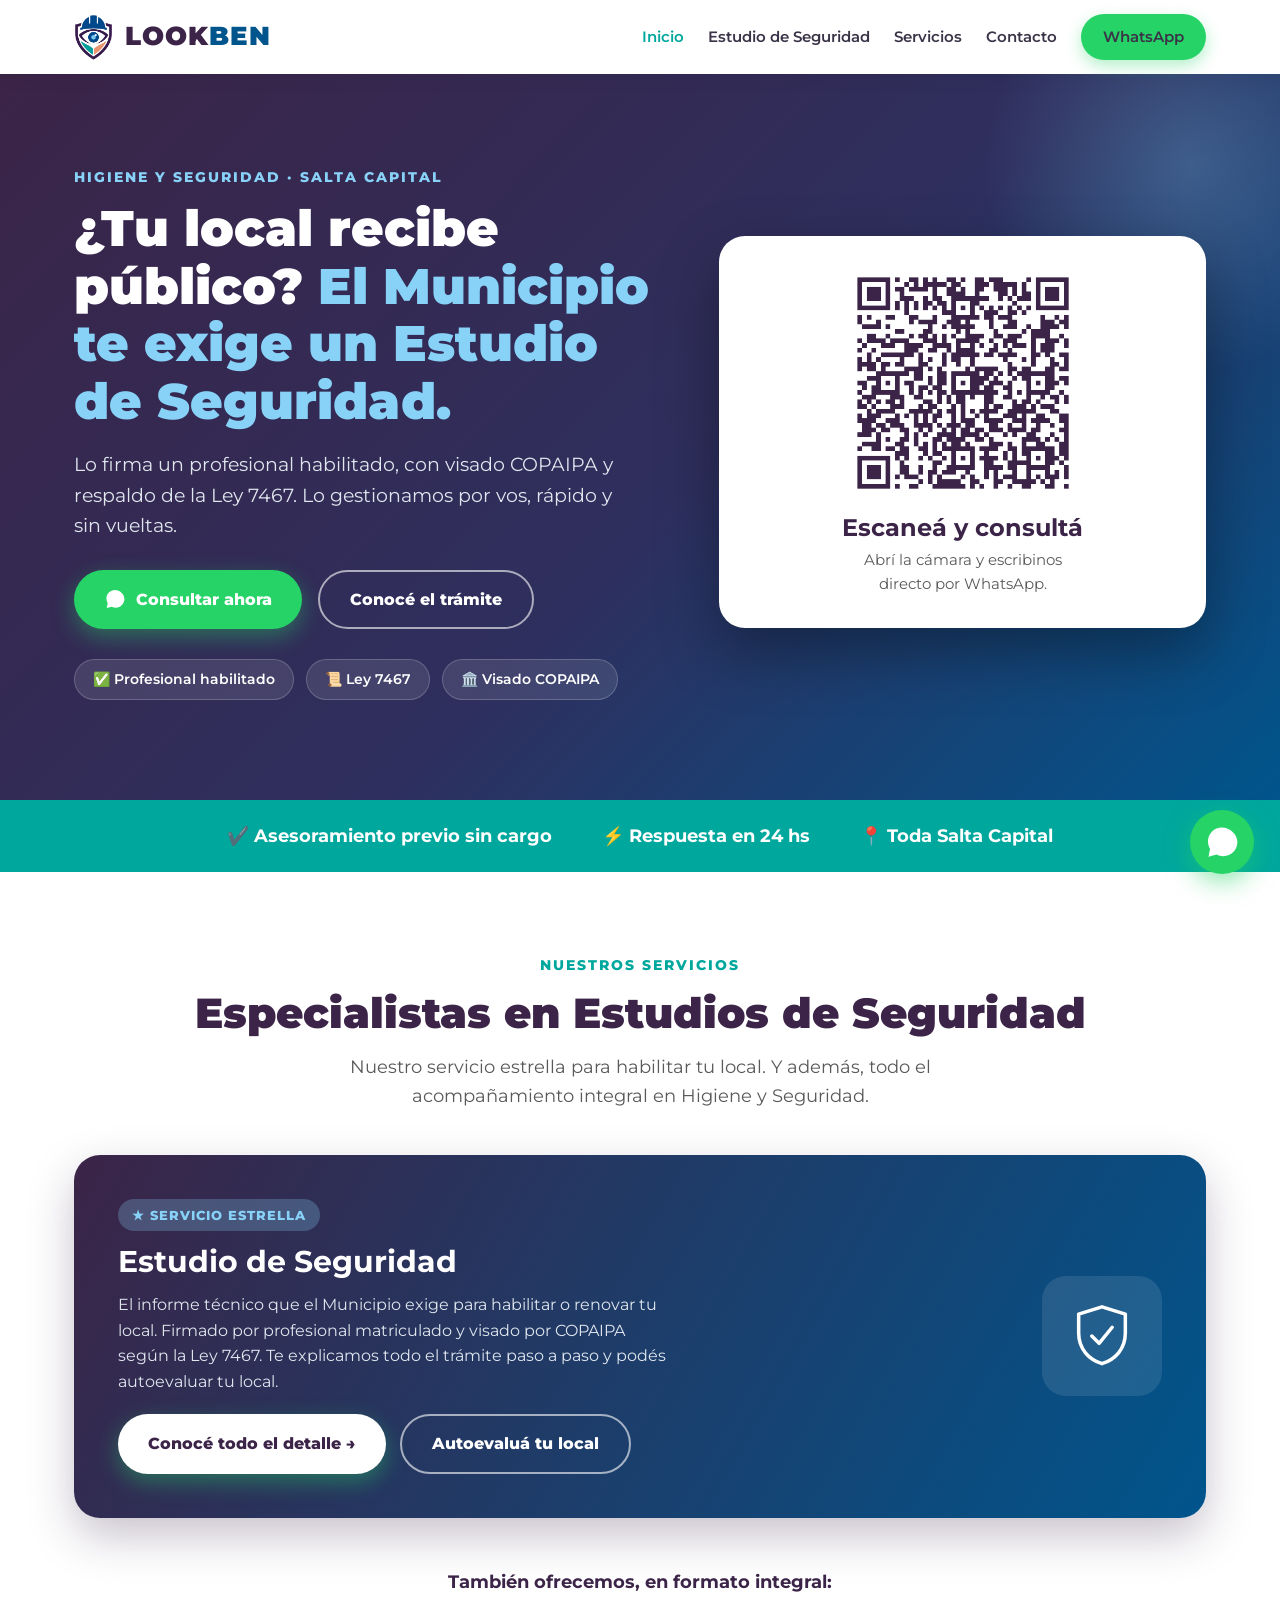
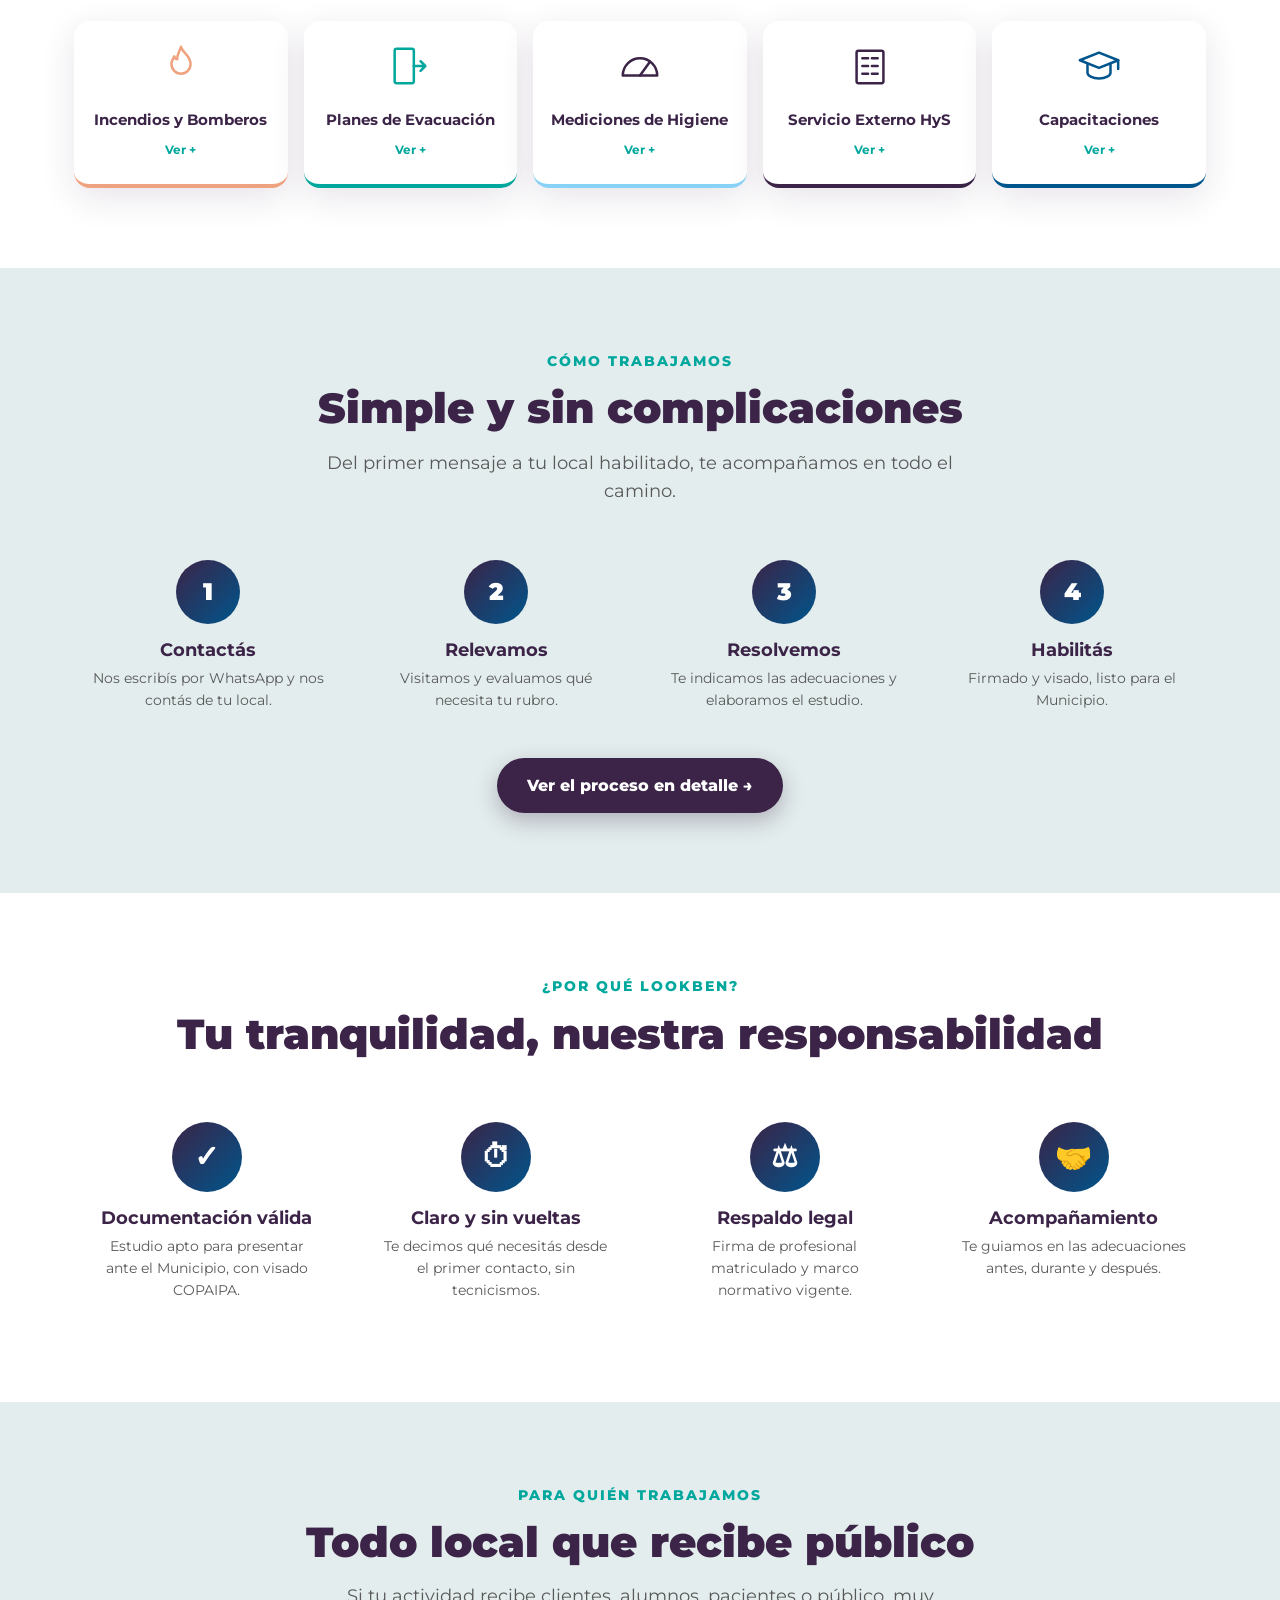
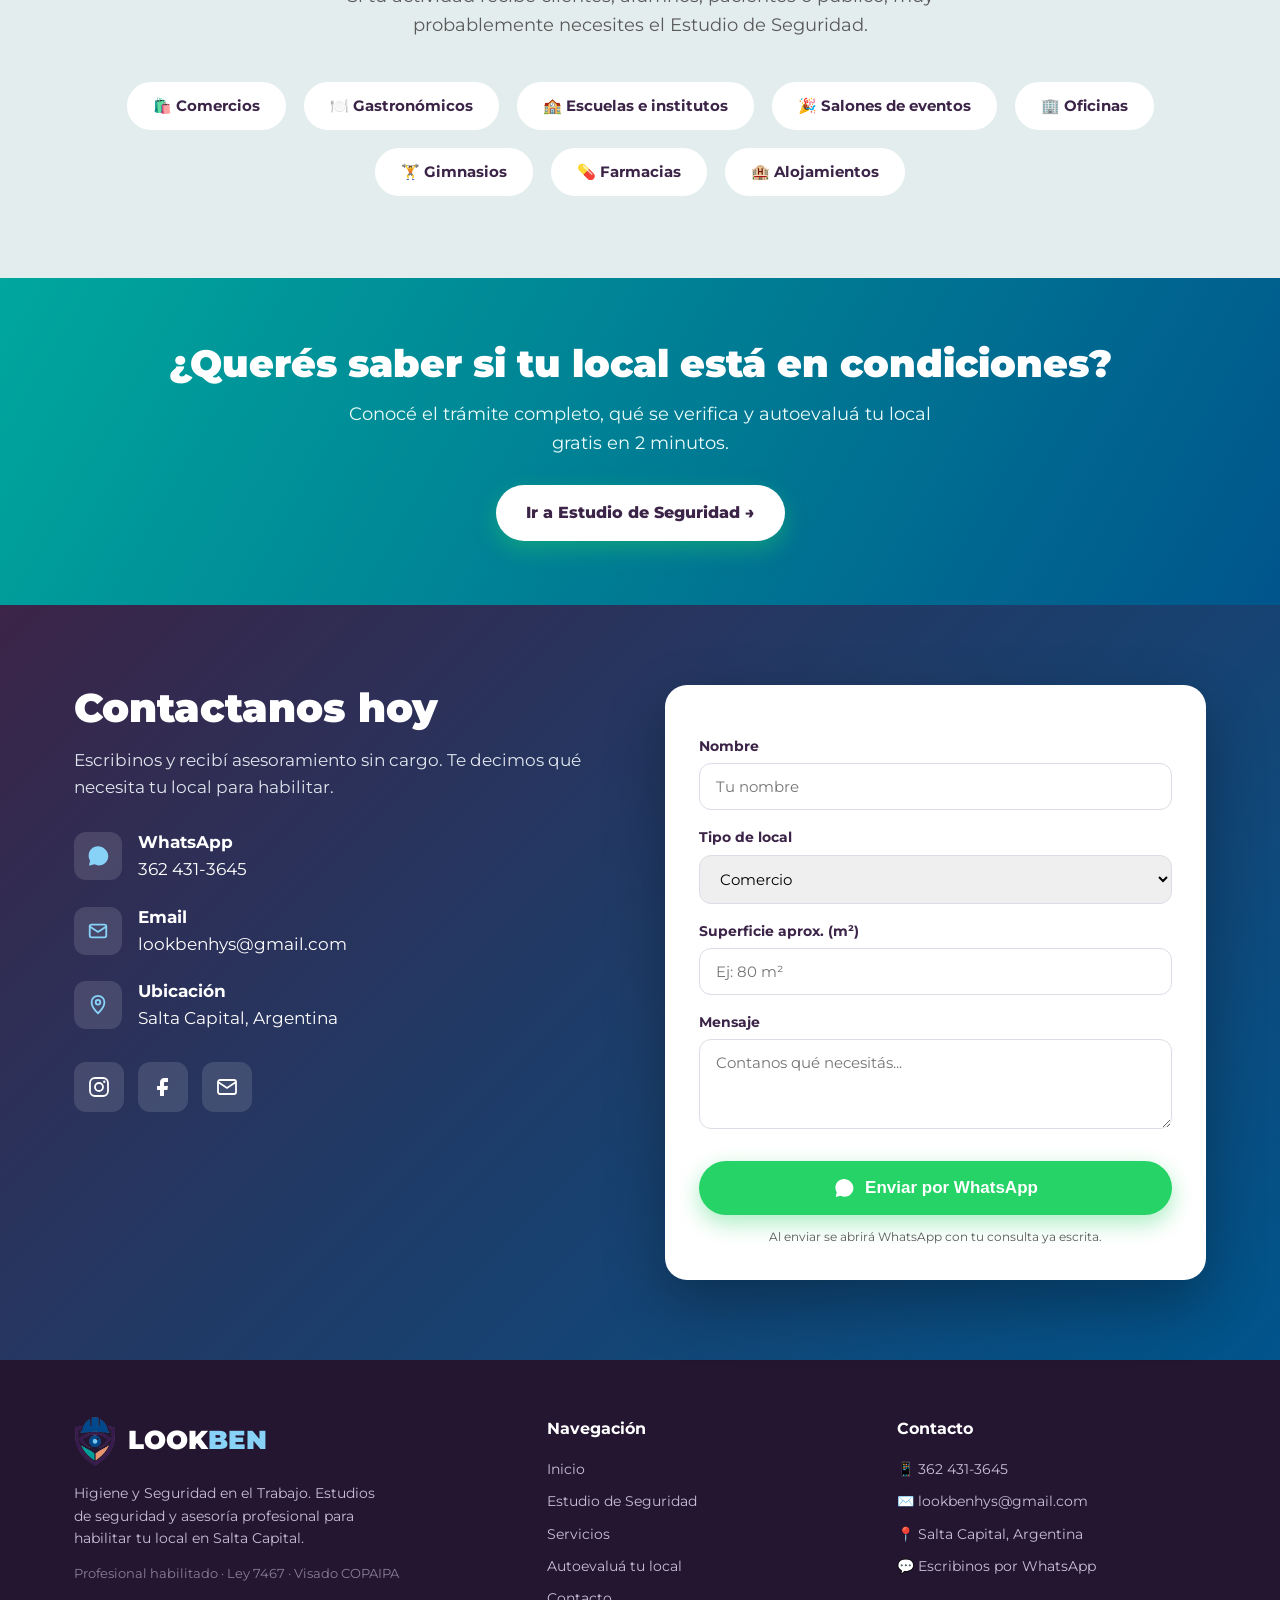
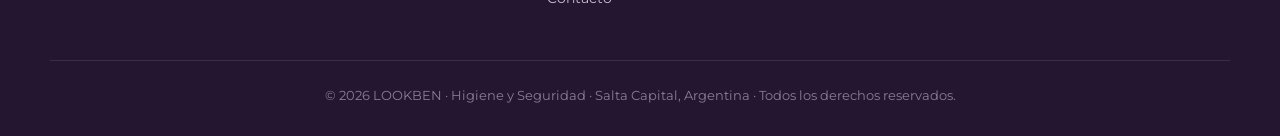
==== commit 783799ee: "Add files via upload" ====
--- a/index.html
+++ b/index.html
@@ -4,283 +4,30 @@
 <meta charset="UTF-8">
 <meta name="viewport" content="width=device-width, initial-scale=1.0">
 <title>LOOKBEN · Higiene y Seguridad en el Trabajo | Salta Capital</title>
-<meta name="description" content="Estudios de Seguridad para habilitación comercial en Salta. Profesional habilitado · Ley 7467 · Visado COPAIPA. Autoevaluá tu local con nuestro checklist y conocé el trámite paso a paso.">
-<meta name="keywords" content="higiene y seguridad Salta, estudio de seguridad, habilitación comercial Salta, COPAIPA, Ley 7467, checklist seguridad, matafuegos, luz emergencia">
+<meta name="description" content="Consultora de Higiene y Seguridad en Salta. Estudios de Seguridad para habilitación comercial (Ley 7467 · Visado COPAIPA), incendios, evacuación, mediciones y capacitaciones.">
+<meta name="keywords" content="higiene y seguridad Salta, estudio de seguridad, habilitación comercial Salta, COPAIPA, Ley 7467">
 <meta name="author" content="LOOKBEN Higiene y Seguridad">
 <meta property="og:title" content="LOOKBEN · Higiene y Seguridad | Salta">
-<meta property="og:description" content="Si tu local recibe público, el Municipio exige un Estudio de Seguridad firmado por profesional habilitado. Autoevaluá tu local y lo hacemos por vos.">
+<meta property="og:description" content="Si tu local recibe público, el Municipio exige un Estudio de Seguridad firmado por profesional habilitado. Lo hacemos por vos.">
 <meta property="og:type" content="website">
 <meta property="og:image" content="assets/logo.png">
 <link rel="icon" type="image/png" href="assets/logo.png">
 <link href="https://fonts.googleapis.com/css2?family=Montserrat:wght@400;500;600;700;800;900&display=swap" rel="stylesheet">
-<style>
-*{margin:0;padding:0;box-sizing:border-box;}
-:root{
-  --violeta:#3B2447; --azul:#00558C; --celeste:#88D2F8; --gris:#E3EDED;
-  --salmon:#EFA27F; --teal:#00A79D; --gristxt:#595959; --wa:#25D366;
-  --shadow:0 10px 34px rgba(59,36,71,.12);
-}
-html{scroll-behavior:smooth;}
-body{font-family:'Montserrat',sans-serif;color:#2b2233;line-height:1.6;background:#fff;-webkit-font-smoothing:antialiased;overflow-x:hidden;}
-h1,h2,h3{line-height:1.15;}
-a{text-decoration:none;color:inherit;}
-.container{max-width:1180px;margin:0 auto;padding:0 24px;}
-.btn{display:inline-flex;align-items:center;gap:10px;font-weight:800;border-radius:60px;padding:15px 30px;font-size:16px;transition:transform .18s ease,box-shadow .18s ease;cursor:pointer;border:none;}
-.btn:hover{transform:translateY(-2px);}
-.btn-wa{background:var(--wa);color:#fff;box-shadow:0 8px 22px rgba(37,211,102,.4);}
-.btn-outline{background:transparent;color:#fff;border:2px solid rgba(255,255,255,.6);}
-.btn-teal{background:var(--teal);color:#fff;box-shadow:0 8px 22px rgba(0,167,157,.35);}
-.section{padding:80px 0;}
-.tag-eyebrow{display:inline-block;color:var(--teal);font-weight:800;letter-spacing:2px;text-transform:uppercase;font-size:14px;margin-bottom:12px;}
-.h2{font-size:42px;font-weight:900;color:var(--violeta);margin-bottom:16px;}
-.lead{font-size:18px;color:var(--gristxt);max-width:680px;}
-.center{text-align:center;} .center .lead{margin:0 auto;}
-
-/* NAV */
-nav{position:sticky;top:0;z-index:100;background:rgba(255,255,255,.96);backdrop-filter:blur(8px);box-shadow:0 2px 20px rgba(0,0,0,.06);}
-.nav-in{display:flex;align-items:center;justify-content:space-between;height:74px;}
-.nav-logo{display:flex;align-items:center;gap:12px;font-weight:900;font-size:26px;letter-spacing:1px;}
-.nav-logo img{height:46px;}
-.nav-logo .look{color:var(--violeta);} .nav-logo .ben{color:var(--azul);}
-.nav-links{display:flex;align-items:center;gap:20px;}
-.nav-links a{font-weight:600;font-size:14px;color:#3b3347;transition:color .15s;}
-.nav-links a:hover{color:var(--teal);}
-.nav-cta{background:var(--wa);color:#fff;padding:11px 22px;border-radius:50px;font-weight:800;font-size:14px;box-shadow:0 6px 16px rgba(37,211,102,.35);}
-.burger{display:none;flex-direction:column;gap:5px;cursor:pointer;}
-.burger span{width:26px;height:3px;background:var(--violeta);border-radius:2px;}
-
-/* HERO */
-.hero{background:linear-gradient(135deg,var(--violeta) 0%,#2e2f5e 55%,var(--azul) 100%);color:#fff;position:relative;overflow:hidden;padding:90px 0 100px;}
-.hero::after{content:"";position:absolute;right:-120px;top:-120px;width:420px;height:420px;background:radial-gradient(circle,rgba(136,210,248,.25),transparent 70%);border-radius:50%;}
-.hero-grid{display:grid;grid-template-columns:1.1fr .9fr;gap:50px;align-items:center;position:relative;z-index:2;}
-.hero h1{font-size:50px;font-weight:900;margin-bottom:20px;}
-.hero h1 .hl{color:var(--celeste);}
-.hero p{font-size:19px;color:#dfe6ee;margin-bottom:28px;max-width:560px;}
-.hero-badges{display:flex;gap:12px;flex-wrap:wrap;margin-top:30px;}
-.hb{background:rgba(255,255,255,.1);border:1px solid rgba(255,255,255,.2);border-radius:40px;padding:8px 18px;font-size:14px;font-weight:600;display:flex;align-items:center;gap:8px;}
-.hero-cta{display:flex;gap:16px;flex-wrap:wrap;}
-.hero-card{background:#fff;border-radius:26px;padding:32px;box-shadow:0 24px 60px rgba(0,0,0,.35);color:#2b2233;text-align:center;}
-.hero-card .qr{width:230px;height:230px;border-radius:14px;margin:0 auto 16px;display:block;}
-.hero-card h3{color:var(--violeta);font-size:24px;margin-bottom:6px;}
-.hero-card p{color:var(--gristxt);font-size:15px;margin:0;}
-
-/* TRUST STRIP */
-.trust{background:var(--teal);color:#fff;padding:22px 0;}
-.trust-in{display:flex;justify-content:center;gap:50px;flex-wrap:wrap;font-weight:700;font-size:18px;}
-.trust-in span{display:flex;align-items:center;gap:10px;}
-
-/* SERVICIOS */
-.serv-grid{display:grid;grid-template-columns:repeat(3,1fr);gap:24px;margin-top:44px;}
-.scard{background:#fff;border-radius:22px;box-shadow:var(--shadow);padding:32px 28px;border-top:5px solid var(--azul);transition:transform .2s ease,box-shadow .2s ease;cursor:pointer;}
-.scard:hover{transform:translateY(-6px);box-shadow:0 18px 46px rgba(59,36,71,.18);}
-.scard .ic{width:60px;height:60px;margin-bottom:16px;}
-.scard h3{font-size:22px;color:var(--violeta);margin-bottom:8px;}
-.scard p{font-size:15px;color:var(--gristxt);}
-.scard .more{margin-top:14px;color:var(--teal);font-weight:800;font-size:14px;}
-.scard:nth-child(2){border-top-color:var(--salmon);}
-.scard:nth-child(3){border-top-color:var(--teal);}
-.scard:nth-child(4){border-top-color:var(--celeste);}
-.scard:nth-child(5){border-top-color:var(--violeta);}
-.scard:nth-child(6){border-top-color:var(--azul);}
-
-/* MODAL */
-.modal-ov{position:fixed;inset:0;background:rgba(30,20,40,.6);backdrop-filter:blur(4px);z-index:300;display:none;align-items:center;justify-content:center;padding:24px;}
-.modal-ov.open{display:flex;}
-.modal{background:#fff;border-radius:24px;max-width:640px;width:100%;max-height:88vh;overflow-y:auto;box-shadow:0 30px 80px rgba(0,0,0,.4);animation:modalin .28s ease;}
-@keyframes modalin{from{opacity:0;transform:translateY(30px) scale(.97);}to{opacity:1;transform:none;}}
-.modal-head{padding:32px 34px 24px;color:#fff;position:relative;border-radius:24px 24px 0 0;}
-.modal-head .mic{width:64px;height:64px;background:rgba(255,255,255,.18);border-radius:16px;display:flex;align-items:center;justify-content:center;margin-bottom:16px;}
-.modal-head h2{font-size:28px;color:#fff;margin:0;}
-.modal-head p{color:rgba(255,255,255,.9);font-size:15px;margin-top:8px;}
-.modal-close{position:absolute;top:22px;right:24px;width:38px;height:38px;background:rgba(255,255,255,.2);border:none;border-radius:50%;color:#fff;font-size:22px;cursor:pointer;display:flex;align-items:center;justify-content:center;transition:.15s;}
-.modal-close:hover{background:rgba(255,255,255,.35);}
-.modal-body{padding:28px 34px 34px;}
-.modal-body h4{color:var(--violeta);font-size:16px;margin:20px 0 12px;}
-.modal-body h4:first-child{margin-top:0;}
-.modal-body ul{list-style:none;}
-.modal-body li{padding:9px 0 9px 30px;position:relative;font-size:15px;color:#41394d;border-bottom:1px solid #f0ecf3;}
-.modal-body li:last-child{border-bottom:none;}
-.modal-body li::before{content:"";position:absolute;left:0;top:13px;width:16px;height:16px;background:var(--teal);border-radius:50%;box-shadow:inset 0 0 0 3px #fff, 0 0 0 2px var(--teal);}
-.modal-tags{display:flex;flex-wrap:wrap;gap:8px;margin-top:6px;}
-.modal-tags span{background:var(--gris);color:var(--violeta);font-size:13px;font-weight:700;padding:6px 14px;border-radius:30px;}
-.modal-cta{margin-top:26px;}
-.modal-cta .btn-wa{width:100%;justify-content:center;}
-
-/* TRAMITE EXPLICADO (3 preguntas) */
-.tramexp{background:var(--gris);}
-.tram-grid{display:grid;grid-template-columns:1fr 1fr;gap:50px;align-items:center;margin-top:40px;}
-.tram-txt h3{color:var(--violeta);font-size:23px;margin:22px 0 8px;display:flex;align-items:center;gap:12px;}
-.tram-txt h3:first-child{margin-top:0;}
-.tram-txt p{color:var(--gristxt);font-size:15.5px;}
-.tram-txt .badge-ic{width:40px;height:40px;background:var(--teal);border-radius:10px;display:flex;align-items:center;justify-content:center;flex-shrink:0;}
-.tram-visual{background:#fff;border-radius:24px;padding:40px;box-shadow:var(--shadow);}
-
-/* PROCESO 5 ETAPAS */
-.proceso{background:#fff;}
-.flow{display:grid;grid-template-columns:repeat(5,1fr);gap:16px;margin-top:44px;}
-.fstep{background:#fff;border:1px solid #eee7f0;border-radius:18px;padding:26px 18px;box-shadow:var(--shadow);position:relative;text-align:center;}
-.fstep .fn{width:44px;height:44px;background:linear-gradient(135deg,var(--violeta),var(--azul));color:#fff;border-radius:50%;display:flex;align-items:center;justify-content:center;font-weight:900;font-size:18px;margin:0 auto 14px;}
-.fstep h3{font-size:16px;color:var(--violeta);margin-bottom:6px;}
-.fstep p{font-size:13px;color:var(--gristxt);}
-.fstep::after{content:"→";position:absolute;right:-12px;top:50%;transform:translateY(-50%);color:var(--teal);font-weight:900;font-size:20px;z-index:2;}
-.fstep:last-child::after{display:none;}
-.alert{background:#fff4ef;border-left:5px solid var(--salmon);border-radius:0 12px 12px 0;padding:20px 24px;margin-top:34px;}
-.alert strong{color:var(--violeta);}
-
-/* QUE INCLUYE (6 bloques) */
-.contenido{background:var(--gris);}
-.estudio-grid{display:grid;grid-template-columns:repeat(3,1fr);gap:22px;margin-top:44px;}
-.ecard{background:#fff;border-radius:18px;padding:26px;box-shadow:var(--shadow);border-left:4px solid var(--teal);}
-.ecard .en{color:var(--teal);font-weight:900;font-size:13px;letter-spacing:1px;}
-.ecard h3{color:var(--violeta);font-size:19px;margin:6px 0 8px;}
-.ecard p{color:var(--gristxt);font-size:14px;}
-.norma-note{text-align:center;margin-top:26px;font-size:14px;color:var(--gristxt);}
-.norma-note strong{color:var(--violeta);}
-
-/* CHECKLIST INTERACTIVO */
-.checklist{background:linear-gradient(135deg,var(--violeta) 0%,#2c2551 60%,var(--azul) 100%);color:#fff;}
-.checklist .h2{color:#fff;} .checklist .lead{color:#dfe6ee;}
-.chk-wrap{max-width:860px;margin:44px auto 0;background:#fff;border-radius:24px;padding:12px;box-shadow:0 24px 60px rgba(0,0,0,.3);}
-.chk-cat{border-bottom:1px solid #eee;}
-.chk-cat:last-child{border-bottom:none;}
-.chk-cat-head{display:flex;align-items:center;gap:12px;padding:18px 22px 10px;}
-.chk-cat-head .cic{width:40px;height:40px;border-radius:10px;display:flex;align-items:center;justify-content:center;flex-shrink:0;}
-.chk-cat-head h3{color:var(--violeta);font-size:18px;}
-.chk-item{display:flex;align-items:flex-start;gap:14px;padding:12px 22px;cursor:pointer;transition:background .15s;border-radius:10px;}
-.chk-item:hover{background:#f7f4fa;}
-.chk-box{width:26px;height:26px;border:2.5px solid #cdc4d6;border-radius:8px;flex-shrink:0;display:flex;align-items:center;justify-content:center;transition:.15s;margin-top:1px;}
-.chk-item.checked .chk-box{background:var(--teal);border-color:var(--teal);}
-.chk-item .chk-box svg{opacity:0;transition:.15s;}
-.chk-item.checked .chk-box svg{opacity:1;}
-.chk-item .chk-txt{font-size:15px;color:#41394d;}
-.chk-item .chk-txt small{display:block;color:#9b90a8;font-size:12.5px;margin-top:2px;}
-.chk-item.checked .chk-txt{color:#8a9a8f;}
-.chk-result{margin-top:24px;background:#fff;border-radius:20px;padding:30px;text-align:center;box-shadow:0 24px 60px rgba(0,0,0,.3);}
-.chk-bar{height:16px;background:#eee;border-radius:20px;overflow:hidden;margin:18px 0;}
-.chk-fill{height:100%;background:linear-gradient(90deg,var(--salmon),var(--teal));width:0;transition:width .4s ease;border-radius:20px;}
-.chk-result h3{color:var(--violeta);font-size:26px;margin-bottom:6px;}
-.chk-pct{font-size:44px;font-weight:900;color:var(--teal);}
-.chk-msg{color:var(--gristxt);font-size:15px;margin:10px 0 20px;max-width:520px;margin-left:auto;margin-right:auto;}
-.chk-disc{font-size:12px;color:#9b90a8;margin-top:16px;}
-
-/* MARCO LEGAL */
-.legal{background:#fff;}
-.legal-grid{display:grid;grid-template-columns:1fr 1fr;gap:30px;margin-top:44px;}
-.lcard{background:var(--gris);border-radius:20px;padding:32px;}
-.lcard .lhead{display:flex;align-items:center;gap:14px;margin-bottom:16px;}
-.lcard .lhead .lic{width:52px;height:52px;background:var(--teal);border-radius:12px;display:flex;align-items:center;justify-content:center;flex-shrink:0;}
-.lcard h3{font-size:21px;color:var(--violeta);}
-.lcard .lsub{color:var(--azul);font-size:13.5px;font-weight:700;}
-.lcard p{color:var(--gristxt);font-size:14.5px;margin-bottom:12px;}
-.lcard ul{list-style:none;margin-top:12px;}
-.lcard li{color:#4a4356;font-size:14px;padding:8px 0 8px 26px;position:relative;border-top:1px solid rgba(0,0,0,.06);}
-.lcard li:first-child{border-top:none;}
-.lcard li::before{content:"§";position:absolute;left:0;color:var(--teal);font-weight:800;}
-
-/* LINKS OFICIALES */
-.oficiales{background:var(--gris);}
-.oficiales-grid{display:grid;grid-template-columns:repeat(3,1fr);gap:22px;margin-top:44px;}
-.ocard{display:flex;flex-direction:column;background:#fff;border:2px solid #fff;border-radius:18px;padding:28px;transition:.2s;}
-.ocard:hover{border-color:var(--teal);transform:translateY(-4px);box-shadow:var(--shadow);}
-.ocard .oic{width:54px;height:54px;background:var(--gris);border-radius:12px;display:flex;align-items:center;justify-content:center;margin-bottom:16px;}
-.ocard h3{color:var(--violeta);font-size:19px;margin-bottom:6px;}
-.ocard p{color:var(--gristxt);font-size:14px;margin-bottom:16px;flex:1;}
-.ocard .olink{color:var(--azul);font-weight:800;font-size:14px;}
-
-/* SECTORES */
-.sectors-sec{background:#fff;}
-.sectors{display:flex;flex-wrap:wrap;gap:14px;justify-content:center;margin-top:40px;}
-.sector{background:#fff;border:2px solid var(--gris);border-radius:50px;padding:12px 26px;font-weight:700;color:var(--violeta);font-size:15px;display:flex;align-items:center;gap:8px;transition:.18s;}
-.sector:hover{border-color:var(--teal);color:var(--teal);}
-
-/* POR QUE */
-.porque{background:var(--gris);}
-.why-grid{display:grid;grid-template-columns:repeat(4,1fr);gap:24px;margin-top:44px;}
-.wcard{text-align:center;padding:20px;}
-.wcard .num{width:70px;height:70px;border-radius:50%;background:linear-gradient(135deg,var(--violeta),var(--azul));color:#fff;font-size:30px;font-weight:900;display:flex;align-items:center;justify-content:center;margin:0 auto 16px;}
-.wcard h3{font-size:18px;color:var(--violeta);margin-bottom:6px;}
-.wcard p{font-size:14px;color:var(--gristxt);}
-
-/* FAQ */
-.faq{max-width:820px;margin:44px auto 0;}
-.qitem{background:#fff;border:1px solid #ece7f0;border-radius:14px;margin-bottom:14px;overflow:hidden;}
-.qitem summary{padding:20px 24px;font-weight:700;color:var(--violeta);cursor:pointer;list-style:none;display:flex;justify-content:space-between;align-items:center;font-size:17px;}
-.qitem summary::-webkit-details-marker{display:none;}
-.qitem summary::after{content:"+";font-size:26px;color:var(--teal);font-weight:400;}
-.qitem[open] summary::after{content:"–";}
-.qitem .a{padding:0 24px 20px;color:var(--gristxt);font-size:15px;}
-
-/* CONTACTO */
-.contact{background:linear-gradient(135deg,var(--violeta) 0%,var(--azul) 100%);color:#fff;}
-.contact-grid{display:grid;grid-template-columns:1fr 1fr;gap:50px;align-items:start;}
-.cinfo h2{color:#fff;font-size:40px;font-weight:900;margin-bottom:16px;}
-.cinfo p{color:#dfe6ee;font-size:17px;margin-bottom:28px;}
-.cline{display:flex;align-items:center;gap:16px;margin-bottom:20px;font-size:17px;}
-.cline .ci{width:48px;height:48px;background:rgba(255,255,255,.12);border-radius:12px;display:flex;align-items:center;justify-content:center;flex-shrink:0;}
-.csocial{display:flex;gap:14px;margin-top:30px;}
-.csocial a{width:50px;height:50px;background:rgba(255,255,255,.12);border-radius:12px;display:flex;align-items:center;justify-content:center;transition:.18s;}
-.csocial a:hover{background:var(--teal);transform:translateY(-3px);}
-.form-card{background:#fff;border-radius:22px;padding:34px;box-shadow:0 24px 60px rgba(0,0,0,.3);}
-.form-card label{display:block;font-weight:700;color:var(--violeta);font-size:14px;margin-bottom:6px;margin-top:16px;}
-.form-card input,.form-card select,.form-card textarea{width:100%;padding:13px 16px;border:1.5px solid #e0dae6;border-radius:12px;font-family:inherit;font-size:15px;transition:border .15s;}
-.form-card input:focus,.form-card select:focus,.form-card textarea:focus{outline:none;border-color:var(--teal);}
-.form-card textarea{resize:vertical;min-height:90px;}
-.form-card .btn-wa{width:100%;justify-content:center;margin-top:24px;font-size:17px;padding:16px;}
-.form-note{font-size:12px;color:var(--gristxt);margin-top:12px;text-align:center;}
-
-/* FOOTER */
-footer{background:#241630;color:#c9bfd4;padding:56px 0 30px;}
-.foot-grid{display:grid;grid-template-columns:1.4fr 1fr 1fr;gap:40px;margin-bottom:40px;}
-.foot-logo{display:flex;align-items:center;gap:12px;margin-bottom:16px;}
-.foot-logo img{height:50px;}
-.foot-logo .look{color:#fff;font-weight:900;font-size:26px;} .foot-logo .ben{color:var(--celeste);font-weight:900;font-size:26px;}
-footer h4{color:#fff;font-size:16px;margin-bottom:16px;}
-footer ul{list-style:none;}
-footer li{margin-bottom:10px;font-size:14px;}
-footer a:hover{color:var(--celeste);}
-.foot-bottom{border-top:1px solid rgba(255,255,255,.1);padding-top:24px;text-align:center;font-size:13px;color:#8a7d99;}
-.foot-legal{font-size:11.5px;color:#6f6280;margin-top:10px;max-width:900px;margin-left:auto;margin-right:auto;text-align:center;line-height:1.5;}
-
-/* WHATSAPP FLOAT */
-.wa-float{position:fixed;bottom:26px;right:26px;width:64px;height:64px;background:var(--wa);border-radius:50%;display:flex;align-items:center;justify-content:center;box-shadow:0 8px 24px rgba(37,211,102,.5);z-index:200;animation:pulse 2.2s infinite;}
-@keyframes pulse{0%{box-shadow:0 0 0 0 rgba(37,211,102,.5);}70%{box-shadow:0 0 0 18px rgba(37,211,102,0);}100%{box-shadow:0 0 0 0 rgba(37,211,102,0);}}
-.wa-float svg{width:36px;height:36px;}
-
-/* RESPONSIVE */
-@media(max-width:900px){
-  .hero-grid,.contact-grid,.legal-grid,.tram-grid{grid-template-columns:1fr;gap:34px;}
-  .serv-grid,.why-grid,.oficiales-grid,.estudio-grid{grid-template-columns:1fr 1fr;}
-  .flow{grid-template-columns:1fr 1fr;} .fstep::after{display:none;}
-  .foot-grid{grid-template-columns:1fr;gap:28px;}
-  .hero h1{font-size:38px;} .h2,.cinfo h2{font-size:32px;}
-  .nav-links{position:fixed;top:74px;left:0;right:0;background:#fff;flex-direction:column;padding:20px;gap:16px;box-shadow:0 12px 30px rgba(0,0,0,.12);display:none;max-height:80vh;overflow-y:auto;}
-  .nav-links.open{display:flex;}
-  .burger{display:flex;}
-  .trust-in{gap:20px;font-size:15px;}
-}
-@media(max-width:560px){
-  .serv-grid,.why-grid,.oficiales-grid,.estudio-grid,.flow{grid-template-columns:1fr;}
-  .hero h1{font-size:32px;} .section{padding:56px 0;}
-  .modal-head{padding:26px 24px 20px;} .modal-body{padding:24px;}
-}
-</style>
+<link rel="stylesheet" href="styles.css">
 </head>
 <body>
 <!-- NAV -->
 <nav>
   <div class="container nav-in">
-    <a href="#inicio" class="nav-logo"><img src="assets/logo.png" alt="LOOKBEN"><span><span class="look">LOOK</span><span class="ben">BEN</span></span></a>
+    <a href="index.html" class="nav-logo"><img src="assets/logo.png" alt="LOOKBEN"><span><span class="look">LOOK</span><span class="ben">BEN</span></span></a>
     <div class="nav-links" id="navlinks">
+      <a href="index.html" class="active">Inicio</a>
+      <a href="estudio-seguridad.html">Estudio de Seguridad</a>
       <a href="#servicios">Servicios</a>
-      <a href="#tramite">El trámite</a>
-      <a href="#proceso">Proceso</a>
-      <a href="#checklist">Autoevaluá tu local</a>
-      <a href="#legal">Marco legal</a>
-      <a href="#oficiales">Links oficiales</a>
-      <a href="#faq">Preguntas</a>
+      <a href="#contacto">Contacto</a>
       <a href="https://wa.me/5493624313645?text=Hola%20LOOKBEN!%20Quiero%20consultar%20por%20el%20Estudio%20de%20Seguridad." class="nav-cta">WhatsApp</a>
     </div>
-    <div class="burger" onclick="document.getElementById('navlinks').classList.toggle('open')"><span></span><span></span><span></span></div>
+    <div class="burger" onclick="toggleMenu()"><span></span><span></span><span></span></div>
   </div>
 </nav>
 
@@ -290,13 +37,13 @@
     <div>
       <span class="tag-eyebrow" style="color:var(--celeste)">Higiene y Seguridad · Salta Capital</span>
       <h1>¿Tu local recibe público? <span class="hl">El Municipio te exige un Estudio de Seguridad.</span></h1>
-      <p>Lo firma un profesional habilitado, con visado COPAIPA y respaldo de la Ley 7467. Te explicamos el trámite, autoevaluás tu local y lo gestionamos por vos.</p>
+      <p>Lo firma un profesional habilitado, con visado COPAIPA y respaldo de la Ley 7467. Lo gestionamos por vos, rápido y sin vueltas.</p>
       <div class="hero-cta">
         <a href="https://wa.me/5493624313645?text=Hola%20LOOKBEN!%20Quiero%20consultar%20por%20el%20Estudio%20de%20Seguridad." class="btn btn-wa">
           <svg width="22" height="22" viewBox="0 0 32 32" fill="#fff"><path d="M16 3C9 3 3.5 8.5 3.5 15.5c0 2.4.7 4.6 1.9 6.5L4 29l7.2-1.9c1.8 1 3.9 1.5 6 1.5 7 0 12.5-5.5 12.5-12.5S23 3 16 3Zm5.9 14.3c-.3-.2-1.9-.9-2.2-1-.3-.1-.5-.2-.7.2s-.8 1-.9 1.2c-.2.2-.3.2-.6.1-.3-.2-1.4-.5-2.6-1.6-1-.9-1.6-1.9-1.8-2.3-.2-.3 0-.5.1-.7l.5-.6c.2-.2.2-.3.3-.5.1-.2 0-.4 0-.5s-.7-1.7-1-2.3c-.3-.6-.5-.5-.7-.5h-.6c-.2 0-.5.1-.8.4-.3.3-1 1-1 2.5s1.1 2.9 1.2 3.1c.2.2 2.2 3.4 5.3 4.7 3.1 1.3 3.1.9 3.7.8.6-.1 1.9-.8 2.1-1.5.3-.7.3-1.4.2-1.5Z"/></svg>
           Consultar ahora
         </a>
-        <a href="#checklist" class="btn btn-outline">Autoevaluá tu local</a>
+        <a href="estudio-seguridad.html" class="btn btn-outline">Conocé el trámite</a>
       </div>
       <div class="hero-badges">
         <div class="hb">✅ Profesional habilitado</div>
@@ -325,194 +72,83 @@
 <section class="section" id="servicios">
   <div class="container center">
     <span class="tag-eyebrow">Nuestros servicios</span>
-    <h2 class="h2">Todo lo que tu local necesita para habilitar</h2>
-    <p class="lead">Tocá cada servicio para ver el detalle: qué incluye, para quién es y qué recibís.</p>
-  </div>
-  <div class="container serv-grid">
-    <div class="scard" onclick="openModal(0)"><svg class="ic" viewBox="0 0 48 48" fill="none" stroke="#00558C" stroke-width="2.4" stroke-linecap="round" stroke-linejoin="round"><path d="M24 4 L40 9 v13 c0 11-7 18-16 21-9-3-16-10-16-21V9Z"/><path d="M17 24 l5 5 9-11"/></svg><h3>Estudio de Seguridad</h3><p>Documento firmado y visado COPAIPA según Ley 7467, para habilitar o renovar tu local.</p><span class="more">Ver detalle →</span></div>
-    <div class="scard" onclick="openModal(1)"><svg class="ic" viewBox="0 0 48 48" fill="none" stroke="#EFA27F" stroke-width="2.4" stroke-linecap="round" stroke-linejoin="round"><path d="M24 4c2 7 10 9 10 18a10 10 0 0 1-20 0c0-4 2-6 3-8 1 3 3 3 3 3 0-6 3-9 4-13Z"/></svg><h3>Incendios y Bomberos</h3><p>Certificación contra incendios, cálculo de carga de fuego y coordinación con Bomberos.</p><span class="more">Ver detalle →</span></div>
-    <div class="scard" onclick="openModal(2)"><svg class="ic" viewBox="0 0 48 48" fill="none" stroke="#00A79D" stroke-width="2.4" stroke-linecap="round" stroke-linejoin="round"><rect x="8" y="6" width="20" height="36" rx="2"/><path d="M28 24h12m0 0-5-5m5 5-5 5"/></svg><h3>Planes de Evacuación</h3><p>Planes de autoprotección, simulacros y armado de brigadas de emergencia.</p><span class="more">Ver detalle →</span></div>
-    <div class="scard" onclick="openModal(3)"><svg class="ic" viewBox="0 0 48 48" fill="none" stroke="#3B2447" stroke-width="2.4" stroke-linecap="round" stroke-linejoin="round"><path d="M6 34a18 18 0 0 1 36 0Z"/><path d="M24 34 34 20"/></svg><h3>Mediciones de Higiene</h3><p>Ruido, iluminación, ergonomía y puesta a tierra (PAT) con instrumental calibrado.</p><span class="more">Ver detalle →</span></div>
-    <div class="scard" onclick="openModal(4)"><svg class="ic" viewBox="0 0 48 48" fill="none" stroke="#3B2447" stroke-width="2.4" stroke-linecap="round" stroke-linejoin="round"><rect x="10" y="8" width="28" height="34" rx="2"/><path d="M16 16h6M26 16h6M16 24h6M26 24h6M16 32h6M26 32h6"/></svg><h3>Servicio Externo HyS</h3><p>Asesoría mensual, gestión de legajo ART/SRT y cumplimiento normativo continuo.</p><span class="more">Ver detalle →</span></div>
-    <div class="scard" onclick="openModal(5)"><svg class="ic" viewBox="0 0 48 48" fill="none" stroke="#00558C" stroke-width="2.4" stroke-linecap="round" stroke-linejoin="round"><path d="M24 10 44 18 24 26 4 18Z"/><path d="M12 22v9c0 3 5 6 12 6s12-3 12-6v-9"/><path d="M44 18v9"/></svg><h3>Capacitaciones</h3><p>Uso de extintores, evacuación y respuesta ante emergencias para tu personal.</p><span class="more">Ver detalle →</span></div>
+    <h2 class="h2">Especialistas en Estudios de Seguridad</h2>
+    <p class="lead">Nuestro servicio estrella para habilitar tu local. Y además, todo el acompañamiento integral en Higiene y Seguridad.</p>
+  </div>
+
+  <!-- Servicio destacado -->
+  <div class="container">
+    <div class="serv-hero">
+      <div>
+        <span class="sh-badge">★ SERVICIO ESTRELLA</span>
+        <h3>Estudio de Seguridad</h3>
+        <p>El informe técnico que el Municipio exige para habilitar o renovar tu local. Firmado por profesional matriculado y visado por COPAIPA según la Ley 7467. Te explicamos todo el trámite paso a paso y podés autoevaluar tu local.</p>
+        <div style="display:flex;gap:14px;flex-wrap:wrap;">
+          <a href="estudio-seguridad.html" class="btn btn-wa" style="background:#fff;color:var(--violeta);">Conocé todo el detalle →</a>
+          <a href="estudio-seguridad.html#checklist" class="btn btn-outline">Autoevaluá tu local</a>
+        </div>
+      </div>
+      <div class="sh-ic">
+        <svg width="70" height="70" viewBox="0 0 48 48" fill="none" stroke="#fff" stroke-width="2.4" stroke-linecap="round" stroke-linejoin="round"><path d="M24 4 L40 9 v13 c0 11-7 18-16 21-9-3-16-10-16-21V9Z"/><path d="M17 24 l5 5 9-11"/></svg>
+      </div>
+    </div>
+  </div>
+
+  <!-- Otros 5 servicios (mini) -->
+  <div class="container center" style="margin-top:50px;">
+    <p class="lead" style="font-weight:700;color:var(--violeta);">También ofrecemos, en formato integral:</p>
+  </div>
+  <div class="container serv-mini">
+    <div class="mcard" onclick="openModal(1)"><svg class="mic" viewBox="0 0 48 48" fill="none" stroke="#EFA27F" stroke-width="2.6" stroke-linecap="round" stroke-linejoin="round"><path d="M24 4c2 7 10 9 10 18a10 10 0 0 1-20 0c0-4 2-6 3-8 1 3 3 3 3 3 0-6 3-9 4-13Z"/></svg><h4>Incendios y Bomberos</h4><span>Ver +</span></div>
+    <div class="mcard" onclick="openModal(2)"><svg class="mic" viewBox="0 0 48 48" fill="none" stroke="#00A79D" stroke-width="2.6" stroke-linecap="round" stroke-linejoin="round"><rect x="8" y="6" width="20" height="36" rx="2"/><path d="M28 24h12m0 0-5-5m5 5-5 5"/></svg><h4>Planes de Evacuación</h4><span>Ver +</span></div>
+    <div class="mcard" onclick="openModal(3)"><svg class="mic" viewBox="0 0 48 48" fill="none" stroke="#3B2447" stroke-width="2.6" stroke-linecap="round" stroke-linejoin="round"><path d="M6 34a18 18 0 0 1 36 0Z"/><path d="M24 34 34 20"/></svg><h4>Mediciones de Higiene</h4><span>Ver +</span></div>
+    <div class="mcard" onclick="openModal(4)"><svg class="mic" viewBox="0 0 48 48" fill="none" stroke="#3B2447" stroke-width="2.6" stroke-linecap="round" stroke-linejoin="round"><rect x="10" y="8" width="28" height="34" rx="2"/><path d="M16 16h6M26 16h6M16 24h6M26 24h6M16 32h6M26 32h6"/></svg><h4>Servicio Externo HyS</h4><span>Ver +</span></div>
+    <div class="mcard" onclick="openModal(5)"><svg class="mic" viewBox="0 0 48 48" fill="none" stroke="#00558C" stroke-width="2.6" stroke-linecap="round" stroke-linejoin="round"><path d="M24 10 44 18 24 26 4 18Z"/><path d="M12 22v9c0 3 5 6 12 6s12-3 12-6v-9"/><path d="M44 18v9"/></svg><h4>Capacitaciones</h4><span>Ver +</span></div>
   </div>
 </section>
 
 <!-- MODAL -->
 <div class="modal-ov" id="modalOv" onclick="if(event.target===this)closeModal()">
   <div class="modal">
-    <div class="modal-head" id="modalHead">
-      <button class="modal-close" onclick="closeModal()">×</button>
-      <div class="mic" id="modalIc"></div>
-      <h2 id="modalTitle"></h2>
-      <p id="modalIntro"></p>
-    </div>
+    <div class="modal-head" id="modalHead"><button class="modal-close" onclick="closeModal()">×</button><div class="mic" id="modalIc"></div><h2 id="modalTitle"></h2><p id="modalIntro"></p></div>
     <div class="modal-body" id="modalBody"></div>
   </div>
 </div>
 
-<!-- EL TRAMITE EXPLICADO (3 preguntas) -->
-<section class="section tramexp" id="tramite">
-  <div class="container center">
-    <span class="tag-eyebrow">El trámite, explicado simple</span>
-    <h2 class="h2">¿Qué es y por qué me lo piden?</h2>
-    <p class="lead">Sabemos que el lenguaje técnico y legal marea. Acá te lo contamos claro, para que entiendas de qué se trata antes de dar el primer paso.</p>
-  </div>
-  <div class="container tram-grid">
-    <div class="tram-txt">
-      <h3><span class="badge-ic"><svg width="22" height="22" viewBox="0 0 24 24" fill="none" stroke="#fff" stroke-width="2.2" stroke-linecap="round" stroke-linejoin="round"><circle cx="12" cy="12" r="9"/><path d="M12 8h.01M11 12h1v4h1"/></svg></span> ¿Qué es el Estudio de Seguridad?</h3>
-      <p>Es un informe técnico que verifica que tu local cumple las condiciones de seguridad para recibir público (salidas, incendios, instalaciones, etc.). Debe estar firmado por un profesional habilitado en Higiene y Seguridad.</p>
-      <h3><span class="badge-ic"><svg width="22" height="22" viewBox="0 0 24 24" fill="none" stroke="#fff" stroke-width="2.2" stroke-linecap="round" stroke-linejoin="round"><path d="M3 21h18M5 21V7l7-4 7 4v14M9 21v-6h6v6"/></svg></span> ¿Cuándo lo necesito?</h3>
-      <p>Cuando querés <strong>habilitar un local nuevo</strong> o <strong>renovar</strong> la habilitación de uno existente que recibe público: comercios, gastronómicos, escuelas, salones, oficinas y más.</p>
-      <h3><span class="badge-ic"><svg width="22" height="22" viewBox="0 0 24 24" fill="none" stroke="#fff" stroke-width="2.2" stroke-linecap="round" stroke-linejoin="round"><path d="M12 2 3 7v6c0 5 4 8 9 9 5-1 9-4 9-9V7Z"/><path d="M9 12l2 2 4-4"/></svg></span> ¿Quién lo firma y avala?</h3>
-      <p>Un profesional matriculado. Además, la documentación se <strong>visa en COPAIPA</strong>, el Consejo Profesional que verifica el cumplimiento según la <strong>Ley 7467</strong>.</p>
-    </div>
-    <div class="tram-visual">
-      <svg width="100%" viewBox="0 0 400 300" fill="none">
-        <rect x="40" y="70" width="320" height="180" rx="10" fill="#E3EDED"/>
-        <rect x="40" y="70" width="320" height="42" rx="10" fill="#3B2447"/>
-        <circle cx="62" cy="91" r="6" fill="#EFA27F"/><circle cx="82" cy="91" r="6" fill="#88D2F8"/><circle cx="102" cy="91" r="6" fill="#00A79D"/>
-        <rect x="70" y="135" width="120" height="12" rx="6" fill="#00558C"/>
-        <rect x="70" y="160" width="200" height="8" rx="4" fill="#b9c4c4"/>
-        <rect x="70" y="178" width="180" height="8" rx="4" fill="#b9c4c4"/>
-        <rect x="70" y="196" width="150" height="8" rx="4" fill="#b9c4c4"/>
-        <g transform="translate(250,150)"><path d="M30 0 62 12 v20 c0 17-11 27-32 33-21-6-32-16-32-33V12Z" fill="#00A79D"/><path d="M16 30 l9 9 16-18" stroke="#fff" stroke-width="5" fill="none" stroke-linecap="round" stroke-linejoin="round"/></g>
-        <text x="200" y="285" font-family="Montserrat" font-size="15" font-weight="800" fill="#3B2447" text-anchor="middle">Documento firmado y visado</text>
-      </svg>
-    </div>
-  </div>
-</section>
-
-<!-- PROCESO 5 ETAPAS -->
-<section class="section proceso" id="proceso">
-  <div class="container center">
-    <span class="tag-eyebrow">Cómo es el proceso real</span>
-    <h2 class="h2">Del relevamiento a la firma</h2>
-    <p class="lead">El Estudio de Seguridad no es solo un papel: es un proceso técnico de verificación. Si tu local ya cumple, lo firmamos. Si falta algo, te decimos exactamente qué adecuar.</p>
-  </div>
-  <div class="container flow">
-    <div class="fstep"><div class="fn">1</div><h3>Relevamiento</h3><p>Inspección técnica del local, instalaciones y archivo fotográfico.</p></div>
-    <div class="fstep"><div class="fn">2</div><h3>Diagnóstico</h3><p>Detectamos desvíos respecto de la normativa vigente.</p></div>
-    <div class="fstep"><div class="fn">3</div><h3>Adecuaciones</h3><p>Te indicamos qué corregir para cumplir el 100%.</p></div>
-    <div class="fstep"><div class="fn">4</div><h3>Firma</h3><p>Verificado el cumplimiento, firma el profesional.</p></div>
-    <div class="fstep"><div class="fn">5</div><h3>Visado COPAIPA</h3><p>Aprobación del Consejo y presentación municipal.</p></div>
-  </div>
-  <div class="container">
-    <div class="alert">
-      <strong>⚠️ Punto clave:</strong> COPAIPA es el organismo que <strong>visa</strong> el estudio, y solo lo aprueba si se cumple el <strong>100% de la normativa vigente</strong>. No existe aprobación parcial. Por eso, si tu local necesita adecuaciones, primero hay que resolverlas. Nosotros te guiamos en cada paso.
-    </div>
-  </div>
-</section>
-
-<!-- QUE CONTIENE EL ESTUDIO -->
-<section class="section contenido" id="contenido">
-  <div class="container center">
-    <span class="tag-eyebrow">Qué incluye tu Estudio</span>
-    <h2 class="h2">Un informe técnico completo, no un trámite de papel</h2>
-    <p class="lead">Según la Guía de Presentación oficial de COPAIPA (Res. 116/12), tu Estudio de Seguridad contempla:</p>
-  </div>
-  <div class="container estudio-grid">
-    <div class="ecard"><div class="en">01 · UBICACIÓN Y ACTIVIDAD</div><h3>Datos del local</h3><p>Ubicación catastral, coordenadas, tipo de actividad, cantidad de personas y balance de superficies.</p></div>
-    <div class="ecard"><div class="en">02 · MEMORIA TÉCNICA</div><h3>Descripción e instalaciones</h3><p>Características constructivas, instalación eléctrica y especiales (gas, calderas, compresores) con archivo fotográfico.</p></div>
-    <div class="ecard"><div class="en">03 · RIESGO DE INCENDIO</div><h3>Carga de fuego</h3><p>Sectorización, materiales por sector y cálculo de carga de fuego para definir la protección necesaria.</p></div>
-    <div class="ecard"><div class="en">04 · EVACUACIÓN</div><h3>Medios de escape</h3><p>Factor de ocupación, cálculo de vías de escape, anchos, salidas y tiempo de evacuación.</p></div>
-    <div class="ecard"><div class="en">05 · PLAN DE EMERGENCIA</div><h3>Roles y procedimientos</h3><p>Organización ante emergencias, comunicación, controles preventivos y capacitación.</p></div>
-    <div class="ecard"><div class="en">06 · PLANOS Y FIRMA</div><h3>Documentación final</h3><p>Planos normalizados (escala 1:100, normas IRAM), recomendaciones y doble firma profesional/propietario.</p></div>
-  </div>
-  <p class="container norma-note">Estructura obligatoria según <strong>Resolución COPAIPA N° 116/12</strong> · Planos según <strong>Res. 131/09</strong> · Presentación con <strong>firma digital</strong> (vigente desde 08/2026).</p>
-</section>
-
-<!-- CHECKLIST INTERACTIVO -->
-<section class="section checklist" id="checklist">
-  <div class="container center">
-    <span class="tag-eyebrow" style="color:var(--celeste)">Autoevaluación gratuita</span>
-    <h2 class="h2">¿Tu local está en condiciones?</h2>
-    <p class="lead">Marcá lo que tu local ya tiene. Al final vas a ver una estimación de qué tan cerca estás de cumplir. Basado en los puntos que más se verifican en un Estudio de Seguridad.</p>
-  </div>
-  <div class="container">
-    <div class="chk-wrap" id="chkWrap">
-      <div class="chk-cat">
-        <div class="chk-cat-head"><div class="cic" style="background:#00558C"><svg width="22" height="22" viewBox="0 0 24 24" fill="none" stroke="#fff" stroke-width="2" stroke-linecap="round" stroke-linejoin="round"><path d="M13 2 3 14h7l-1 8 10-12h-7Z"/></svg></div><h3>Instalación eléctrica</h3></div>
-        <div class="chk-item" onclick="tog(this)"><div class="chk-box"><svg width="16" height="16" viewBox="0 0 24 24" fill="none" stroke="#fff" stroke-width="3" stroke-linecap="round" stroke-linejoin="round"><path d="M20 6 9 17l-5-5"/></svg></div><div class="chk-txt">Tablero eléctrico con puerta, contratapa y señal de riesgo eléctrico<small>Gabinete cerrado, sin partes con tensión accesibles</small></div></div>
-        <div class="chk-item" onclick="tog(this)"><div class="chk-box"><svg width="16" height="16" viewBox="0 0 24 24" fill="none" stroke="#fff" stroke-width="3" stroke-linecap="round" stroke-linejoin="round"><path d="M20 6 9 17l-5-5"/></svg></div><div class="chk-txt">Interruptor termomagnético (ITM) para corte total<small>Protección contra sobrecorrientes</small></div></div>
-        <div class="chk-item" onclick="tog(this)"><div class="chk-box"><svg width="16" height="16" viewBox="0 0 24 24" fill="none" stroke="#fff" stroke-width="3" stroke-linecap="round" stroke-linejoin="round"><path d="M20 6 9 17l-5-5"/></svg></div><div class="chk-txt">Interruptor diferencial (disyuntor)<small>Protección contra contactos eléctricos</small></div></div>
-        <div class="chk-item" onclick="tog(this)"><div class="chk-box"><svg width="16" height="16" viewBox="0 0 24 24" fill="none" stroke="#fff" stroke-width="3" stroke-linecap="round" stroke-linejoin="round"><path d="M20 6 9 17l-5-5"/></svg></div><div class="chk-txt">Puesta a tierra (jabalina conectada al tablero)<small>Debe contar con plano eléctrico visado</small></div></div>
-      </div>
-      <div class="chk-cat">
-        <div class="chk-cat-head"><div class="cic" style="background:#EFA27F"><svg width="22" height="22" viewBox="0 0 24 24" fill="none" stroke="#fff" stroke-width="2" stroke-linecap="round" stroke-linejoin="round"><path d="M12 2c1 3.5 5 4.5 5 9a5 5 0 0 1-10 0c0-2 1-3 1.5-4 .5 1.5 1.5 1.5 1.5 1.5 0-3 1.5-4.5 2-6.5Z"/></svg></div><h3>Protección contra incendios</h3></div>
-        <div class="chk-item" onclick="tog(this)"><div class="chk-box"><svg width="16" height="16" viewBox="0 0 24 24" fill="none" stroke="#fff" stroke-width="3" stroke-linecap="round" stroke-linejoin="round"><path d="M20 6 9 17l-5-5"/></svg></div><div class="chk-txt">Extintores (matafuegos) con carga vigente<small>Tipo y cantidad según carga de fuego</small></div></div>
-        <div class="chk-item" onclick="tog(this)"><div class="chk-box"><svg width="16" height="16" viewBox="0 0 24 24" fill="none" stroke="#fff" stroke-width="3" stroke-linecap="round" stroke-linejoin="round"><path d="M20 6 9 17l-5-5"/></svg></div><div class="chk-txt">Extintores correctamente señalizados y accesibles<small>A distancia reglamentaria de todo punto</small></div></div>
-        <div class="chk-item" onclick="tog(this)"><div class="chk-box"><svg width="16" height="16" viewBox="0 0 24 24" fill="none" stroke="#fff" stroke-width="3" stroke-linecap="round" stroke-linejoin="round"><path d="M20 6 9 17l-5-5"/></svg></div><div class="chk-txt">Detección de humo / alarma (según el caso)<small>Recomendado según superficie y rubro</small></div></div>
-      </div>
-      <div class="chk-cat">
-        <div class="chk-cat-head"><div class="cic" style="background:#00A79D"><svg width="22" height="22" viewBox="0 0 24 24" fill="none" stroke="#fff" stroke-width="2" stroke-linecap="round" stroke-linejoin="round"><path d="M13 4v16M13 4l6 4-6 4"/><path d="M13 20H5V4h8"/></svg></div><h3>Evacuación y salidas</h3></div>
-        <div class="chk-item" onclick="tog(this)"><div class="chk-box"><svg width="16" height="16" viewBox="0 0 24 24" fill="none" stroke="#fff" stroke-width="3" stroke-linecap="round" stroke-linejoin="round"><path d="M20 6 9 17l-5-5"/></svg></div><div class="chk-txt">Puertas de salida que abren en sentido de la evacuación<small>Hacia afuera / sentido de circulación</small></div></div>
-        <div class="chk-item" onclick="tog(this)"><div class="chk-box"><svg width="16" height="16" viewBox="0 0 24 24" fill="none" stroke="#fff" stroke-width="3" stroke-linecap="round" stroke-linejoin="round"><path d="M20 6 9 17l-5-5"/></svg></div><div class="chk-txt">Libre trayectoria hacia las salidas<small>Recorrido de escape sin obstáculos</small></div></div>
-        <div class="chk-item" onclick="tog(this)"><div class="chk-box"><svg width="16" height="16" viewBox="0 0 24 24" fill="none" stroke="#fff" stroke-width="3" stroke-linecap="round" stroke-linejoin="round"><path d="M20 6 9 17l-5-5"/></svg></div><div class="chk-txt">Luces de emergencia autónomas<small>Sobre vías de evacuación y salidas</small></div></div>
-      </div>
-      <div class="chk-cat">
-        <div class="chk-cat-head"><div class="cic" style="background:#3B2447"><svg width="22" height="22" viewBox="0 0 24 24" fill="none" stroke="#fff" stroke-width="2" stroke-linecap="round" stroke-linejoin="round"><path d="M4 4h13l3 4-3 4H4Z"/><path d="M4 12v8"/></svg></div><h3>Señalización de seguridad</h3></div>
-        <div class="chk-item" onclick="tog(this)"><div class="chk-box"><svg width="16" height="16" viewBox="0 0 24 24" fill="none" stroke="#fff" stroke-width="3" stroke-linecap="round" stroke-linejoin="round"><path d="M20 6 9 17l-5-5"/></svg></div><div class="chk-txt">Señalización de salidas y vías de escape<small>Cartelería según normas IRAM</small></div></div>
-        <div class="chk-item" onclick="tog(this)"><div class="chk-box"><svg width="16" height="16" viewBox="0 0 24 24" fill="none" stroke="#fff" stroke-width="3" stroke-linecap="round" stroke-linejoin="round"><path d="M20 6 9 17l-5-5"/></svg></div><div class="chk-txt">Señal de riesgo eléctrico en tablero<small>Y otros peligros (desniveles, etc.)</small></div></div>
-        <div class="chk-item" onclick="tog(this)"><div class="chk-box"><svg width="16" height="16" viewBox="0 0 24 24" fill="none" stroke="#fff" stroke-width="3" stroke-linecap="round" stroke-linejoin="round"><path d="M20 6 9 17l-5-5"/></svg></div><div class="chk-txt">Cartel de capacidad máxima de personas<small>Según cálculo de factor de ocupación</small></div></div>
-      </div>
-    </div>
-    <div class="chk-result">
-      <h3>Tu nivel estimado de cumplimiento</h3>
-      <div class="chk-pct"><span id="chkPct">0</span>%</div>
-      <div class="chk-bar"><div class="chk-fill" id="chkFill"></div></div>
-      <p class="chk-msg" id="chkMsg">Marcá los ítems que tu local ya cumple para ver tu estimación.</p>
-      <a href="#" id="chkCta" class="btn btn-wa" style="justify-content:center;">💬 Consultar mi caso con LOOKBEN</a>
-      <p class="chk-disc">Esta autoevaluación es orientativa y no reemplaza el relevamiento profesional del caso concreto. El resultado no constituye certificación ni garantía de aprobación. La verificación definitiva la realiza el profesional actuante y el visado corresponde a COPAIPA.</p>
-    </div>
-  </div>
-</section>
-
-<!-- MARCO LEGAL -->
-<section class="section legal" id="legal">
-  <div class="container center">
-    <span class="tag-eyebrow">Marco legal de referencia</span>
-    <h2 class="h2">Respaldados por la normativa vigente</h2>
-    <p class="lead">Nuestro trabajo se enmarca en la legislación provincial y nacional. Transparencia total sobre en qué nos basamos.</p>
-  </div>
-  <div class="container legal-grid">
-    <div class="lcard">
-      <div class="lhead"><div class="lic"><svg width="26" height="26" viewBox="0 0 24 24" fill="none" stroke="#fff" stroke-width="2" stroke-linecap="round" stroke-linejoin="round"><path d="M12 3v18M5 7h14M7 7l-3 7a4 4 0 0 0 6 0Zm10 0-3 7a4 4 0 0 0 6 0Z"/></svg></div><div><h3>Ley Provincial N° 7467</h3><div class="lsub">Verificación de Normas de Higiene y Seguridad · Salta</div></div></div>
-      <p>Sancionada el 20/09/2007. Aplica de forma obligatoria las condiciones de seguridad en edificios de uso público de toda la provincia.</p>
-      <ul>
-        <li><strong>Art. 1:</strong> adopta las condiciones de la Ley Nacional 19.587 para proteger a las personas.</li>
-        <li><strong>Art. 2:</strong> el Estado conviene con los Consejos Profesionales (COPAIPA) la verificación de la documentación.</li>
-        <li><strong>Art. 3:</strong> las Municipalidades ejercen la policía de obra sobre lo verificado.</li>
-      </ul>
-    </div>
-    <div class="lcard">
-      <div class="lhead"><div class="lic" style="background:var(--salmon)"><svg width="26" height="26" viewBox="0 0 24 24" fill="none" stroke="#fff" stroke-width="2" stroke-linecap="round" stroke-linejoin="round"><path d="M12 2 3 7v6c0 5 4 8 9 9 5-1 9-4 9-9V7Z"/><path d="M9 12l2 2 4-4"/></svg></div><div><h3>Ley 19.587 + Dto. 351/79</h3><div class="lsub">Higiene y Seguridad en el Trabajo · Nación</div></div></div>
-      <p>Ley marco nacional y su decreto reglamentario, base técnica de todo el estudio (incendios, evacuación, instalaciones).</p>
-      <ul>
-        <li><strong>Anexo VII (arts. 160-187):</strong> protección contra incendios, sectores y carga de fuego.</li>
-        <li>Define condiciones de instalaciones eléctricas, salidas y señalización.</li>
-        <li>En Salta se complementa con la <strong>Ley 5556 de Sismorresistencia</strong>.</li>
-      </ul>
-    </div>
-  </div>
-</section>
-
-<!-- LINKS OFICIALES -->
-<section class="section oficiales" id="oficiales">
-  <div class="container center">
-    <span class="tag-eyebrow">Fuentes oficiales</span>
-    <h2 class="h2">Verificá todo por tu cuenta</h2>
-    <p class="lead">Los organismos que intervienen en la habilitación y la normativa de tu local.</p>
-  </div>
-  <div class="container oficiales-grid">
-    <a class="ocard" href="https://copaipa.org.ar/ley-n7467/" target="_blank" rel="noopener"><div class="oic"><svg width="28" height="28" viewBox="0 0 24 24" fill="none" stroke="#00558C" stroke-width="2" stroke-linecap="round" stroke-linejoin="round"><path d="M12 3v18M5 7h14M7 7l-3 7a4 4 0 0 0 6 0Zm10 0-3 7a4 4 0 0 0 6 0Z"/></svg></div><h3>COPAIPA — Ley 7467</h3><p>Texto oficial completo de la ley en el Consejo Profesional que visa la documentación.</p><span class="olink">Ver la ley oficial →</span></a>
-    <a class="ocard" href="https://copaipa.org.ar/" target="_blank" rel="noopener"><div class="oic"><svg width="28" height="28" viewBox="0 0 24 24" fill="none" stroke="#00A79D" stroke-width="2" stroke-linecap="round" stroke-linejoin="round"><path d="M3 21h18M5 21V8l7-5 7 5v13M9 21v-5h6v5"/></svg></div><h3>COPAIPA — Sitio oficial</h3><p>Consejo Profesional de Agrimensores, Ingenieros y Profesiones Afines de Salta.</p><span class="olink">Ir al sitio →</span></a>
-    <a class="ocard" href="https://www.municipalidaddesalta.gob.ar/" target="_blank" rel="noopener"><div class="oic"><svg width="28" height="28" viewBox="0 0 24 24" fill="none" stroke="#3B2447" stroke-width="2" stroke-linecap="round" stroke-linejoin="round"><path d="M3 21h18M4 21V10l8-6 8 6v11M9 21v-7h6v7"/></svg></div><h3>Municipalidad de Salta</h3><p>Portal oficial donde se gestiona la habilitación comercial de tu local.</p><span class="olink">Ir al portal →</span></a>
+<!-- MINI PROCESO -->
+<section class="section" style="background:var(--gris)">
+  <div class="container center">
+    <span class="tag-eyebrow">Cómo trabajamos</span>
+    <h2 class="h2">Simple y sin complicaciones</h2>
+    <p class="lead">Del primer mensaje a tu local habilitado, te acompañamos en todo el camino.</p>
+  </div>
+  <div class="container miniflow">
+    <div class="mstep"><div class="mn">1</div><h3>Contactás</h3><p>Nos escribís por WhatsApp y nos contás de tu local.</p></div>
+    <div class="mstep"><div class="mn">2</div><h3>Relevamos</h3><p>Visitamos y evaluamos qué necesita tu rubro.</p></div>
+    <div class="mstep"><div class="mn">3</div><h3>Resolvemos</h3><p>Te indicamos las adecuaciones y elaboramos el estudio.</p></div>
+    <div class="mstep"><div class="mn">4</div><h3>Habilitás</h3><p>Firmado y visado, listo para el Municipio.</p></div>
+  </div>
+  <div class="container center" style="margin-top:36px;">
+    <a href="estudio-seguridad.html#proceso" class="btn btn-violeta">Ver el proceso en detalle →</a>
+  </div>
+</section>
+
+<!-- POR QUE -->
+<section class="section" id="porque">
+  <div class="container center">
+    <span class="tag-eyebrow">¿Por qué LOOKBEN?</span>
+    <h2 class="h2">Tu tranquilidad, nuestra responsabilidad</h2>
+  </div>
+  <div class="container why-grid">
+    <div class="wcard"><div class="num">✓</div><h3>Documentación válida</h3><p>Estudio apto para presentar ante el Municipio, con visado COPAIPA.</p></div>
+    <div class="wcard"><div class="num">⏱</div><h3>Claro y sin vueltas</h3><p>Te decimos qué necesitás desde el primer contacto, sin tecnicismos.</p></div>
+    <div class="wcard"><div class="num">⚖</div><h3>Respaldo legal</h3><p>Firma de profesional matriculado y marco normativo vigente.</p></div>
+    <div class="wcard"><div class="num">🤝</div><h3>Acompañamiento</h3><p>Te guiamos en las adecuaciones antes, durante y después.</p></div>
   </div>
 </section>
 
 <!-- SECTORES -->
-<section class="section sectors-sec" id="sectores">
+<section class="section" style="background:var(--gris)" id="sectores">
   <div class="container center">
     <span class="tag-eyebrow">Para quién trabajamos</span>
     <h2 class="h2">Todo local que recibe público</h2>
@@ -530,34 +166,12 @@
   </div>
 </section>
 
-<!-- POR QUE -->
-<section class="section porque" id="porque">
-  <div class="container center">
-    <span class="tag-eyebrow">¿Por qué LOOKBEN?</span>
-    <h2 class="h2">Tu tranquilidad, nuestra responsabilidad</h2>
-  </div>
-  <div class="container why-grid">
-    <div class="wcard"><div class="num">✓</div><h3>Documentación válida</h3><p>Estudio apto para presentar ante el Municipio, con visado COPAIPA.</p></div>
-    <div class="wcard"><div class="num">⏱</div><h3>Claro y sin vueltas</h3><p>Te decimos qué necesitás desde el primer contacto, sin tecnicismos.</p></div>
-    <div class="wcard"><div class="num">⚖</div><h3>Respaldo legal</h3><p>Firma de profesional matriculado y marco normativo vigente.</p></div>
-    <div class="wcard"><div class="num">🤝</div><h3>Acompañamiento</h3><p>Te guiamos en las adecuaciones antes, durante y después.</p></div>
-  </div>
-</section>
-
-<!-- FAQ -->
-<section class="section" style="background:#fff" id="faq">
-  <div class="container center">
-    <span class="tag-eyebrow">Preguntas frecuentes</span>
-    <h2 class="h2">Lo que más nos consultan</h2>
-  </div>
-  <div class="container faq">
-    <details class="qitem" open><summary>¿Contratarte garantiza que me habiliten?</summary><div class="a">Elaboramos y firmamos un estudio técnicamente válido para presentar ante el Municipio. Ahora bien, la aprobación depende de que tu local cumpla la normativa: si el relevamiento detecta desvíos, primero hay que adecuarlos. Te indicamos exactamente qué y te acompañamos a resolverlo.</div></details>
-    <details class="qitem"><summary>¿Qué pasa si mi local no cumple algo?</summary><div class="a">Es lo más común. El estudio detecta los incumplimientos y los lista como recomendaciones (ej: colocar matafuegos, luces de emergencia, adecuar el tablero). Vos ejecutás esas adecuaciones y, una vez cumplidas, se firma y se presenta para el visado de COPAIPA.</div></details>
-    <details class="qitem"><summary>¿Quién aprueba finalmente el estudio?</summary><div class="a">El visado lo otorga <strong>COPAIPA</strong> (el Consejo Profesional), que revisa que la documentación cumpla el 100% de la normativa. No hay aprobación parcial: por eso el trabajo previo de adecuación es clave.</div></details>
-    <details class="qitem"><summary>¿Las adecuaciones las hacen ustedes?</summary><div class="a">Te indicamos con precisión qué adecuar y te orientamos con los profesionales/gremios necesarios (electricista matriculado, recarga de matafuegos, etc.). La ejecución y su costo corren por cuenta del titular del local.</div></details>
-    <details class="qitem"><summary>¿De qué depende el costo del estudio?</summary><div class="a">Principalmente del <strong>nivel de riesgo</strong> de la actividad y de la <strong>superficie</strong> del local (COPAIPA usa una tabla de honorarios por riesgo y m²). Por eso lo mejor es que nos consultes tu caso puntual para darte un presupuesto.</div></details>
-    <details class="qitem"><summary>¿Qué necesitan de mí para empezar?</summary><div class="a">Acceso al local para el relevamiento y archivo fotográfico, los datos catastrales, y (si corresponde) el plano eléctrico. En la primera consulta te pasamos la lista exacta.</div></details>
-    <details class="qitem"><summary>¿Trabajan en toda Salta?</summary><div class="a">Sí, cubrimos Salta Capital y alrededores. Consultanos por tu zona.</div></details>
+<!-- CTA BAND hacia la página estrella -->
+<section class="ctaband">
+  <div class="container">
+    <h2>¿Querés saber si tu local está en condiciones?</h2>
+    <p>Conocé el trámite completo, qué se verifica y autoevaluá tu local gratis en 2 minutos.</p>
+    <a href="estudio-seguridad.html" class="btn btn-wa" style="background:#fff;color:var(--violeta);">Ir a Estudio de Seguridad →</a>
   </div>
 </section>
 
@@ -570,7 +184,7 @@
       <div class="cline"><div class="ci"><svg width="24" height="24" viewBox="0 0 32 32" fill="#88D2F8"><path d="M16 3C9 3 3.5 8.5 3.5 15.5c0 2.4.7 4.6 1.9 6.5L4 29l7.2-1.9c1.8 1 3.9 1.5 6 1.5 7 0 12.5-5.5 12.5-12.5S23 3 16 3Z"/></svg></div><div><strong>WhatsApp</strong><br>362 431-3645</div></div>
       <div class="cline"><div class="ci"><svg width="22" height="22" viewBox="0 0 24 24" fill="none" stroke="#88D2F8" stroke-width="2" stroke-linecap="round" stroke-linejoin="round"><rect x="3" y="5" width="18" height="14" rx="2"/><path d="m3 7 9 6 9-6"/></svg></div><div><strong>Email</strong><br>lookbenhys@gmail.com</div></div>
       <div class="cline"><div class="ci"><svg width="22" height="22" viewBox="0 0 24 24" fill="none" stroke="#88D2F8" stroke-width="2" stroke-linecap="round" stroke-linejoin="round"><path d="M12 21s-7-6.5-7-12a7 7 0 0 1 14 0c0 5.5-7 12-7 12Z"/><circle cx="12" cy="9" r="2.5"/></svg></div><div><strong>Ubicación</strong><br>Salta Capital, Argentina</div></div>
-      <!-- ===== FASE 2: cuando tengas Instagram/Facebook, reemplazá los 2 wa.me por tus URLs reales ===== -->
+      <!-- ===== FASE 2: reemplazá los 2 wa.me por tus URLs reales de Instagram/Facebook ===== -->
       <div class="csocial">
         <a href="https://wa.me/5493624313645?text=Hola%20LOOKBEN!%20Quiero%20consultar%20por%20el%20Estudio%20de%20Seguridad." title="Instagram (próximamente)" aria-label="Instagram"><svg width="24" height="24" viewBox="0 0 24 24" fill="none" stroke="#fff" stroke-width="1.8"><rect x="3" y="3" width="18" height="18" rx="5"/><circle cx="12" cy="12" r="4"/><circle cx="17.3" cy="6.7" r="1.2" fill="#fff" stroke="none"/></svg></a>
         <a href="https://wa.me/5493624313645?text=Hola%20LOOKBEN!%20Quiero%20consultar%20por%20el%20Estudio%20de%20Seguridad." title="Facebook (próximamente)" aria-label="Facebook"><svg width="24" height="24" viewBox="0 0 24 24" fill="#fff"><path d="M13 3h4v4h-3c-.6 0-1 .4-1 1v3h4l-.6 4H13v6H9v-6H6v-4h3V7c0-2.2 1.8-4 4-4Z"/></svg></a>
@@ -599,75 +213,14 @@
       <p style="font-size:14px;max-width:320px;">Higiene y Seguridad en el Trabajo. Estudios de seguridad y asesoría profesional para habilitar tu local en Salta Capital.</p>
       <p style="margin-top:14px;font-size:13px;color:#8a7d99;">Profesional habilitado · Ley 7467 · Visado COPAIPA</p>
     </div>
-    <div><h4>Secciones</h4><ul><li><a href="#servicios">Servicios</a></li><li><a href="#tramite">El trámite explicado</a></li><li><a href="#proceso">El proceso</a></li><li><a href="#checklist">Autoevaluá tu local</a></li><li><a href="#legal">Marco legal</a></li><li><a href="#faq">Preguntas frecuentes</a></li></ul></div>
+    <div><h4>Navegación</h4><ul><li><a href="index.html">Inicio</a></li><li><a href="estudio-seguridad.html">Estudio de Seguridad</a></li><li><a href="#servicios">Servicios</a></li><li><a href="estudio-seguridad.html#checklist">Autoevaluá tu local</a></li><li><a href="#contacto">Contacto</a></li></ul></div>
     <div><h4>Contacto</h4><ul><li>📱 362 431-3645</li><li>✉️ lookbenhys@gmail.com</li><li>📍 Salta Capital, Argentina</li><li><a href="https://wa.me/5493624313645?text=Hola%20LOOKBEN!%20Quiero%20consultar%20por%20el%20Estudio%20de%20Seguridad.">💬 Escribinos por WhatsApp</a></li></ul></div>
   </div>
-  <div class="container foot-bottom">
-    © 2026 LOOKBEN · Higiene y Seguridad · Salta Capital, Argentina · Todos los derechos reservados.
-    <p class="foot-legal">La información de este sitio (incluida la autoevaluación) es de carácter orientativo y se basa en la normativa vigente: Ley provincial 7467, Ley nacional 19.587 y Decreto 351/79, Guía de Presentación COPAIPA (Res. 116/12) y Ley provincial 5556. No reemplaza el relevamiento ni el asesoramiento profesional del caso concreto, no constituye certificación y no garantiza la aprobación del trámite. La verificación definitiva la realiza el profesional actuante y el visado corresponde a COPAIPA. Los requisitos pueden variar según rubro, superficie, ocupación y actualizaciones de la reglamentación.</p>
-  </div>
+  <div class="container foot-bottom">© 2026 LOOKBEN · Higiene y Seguridad · Salta Capital, Argentina · Todos los derechos reservados.</div>
 </footer>
 
 <a href="https://wa.me/5493624313645?text=Hola%20LOOKBEN!%20Quiero%20consultar%20por%20el%20Estudio%20de%20Seguridad." class="wa-float" aria-label="WhatsApp"><svg viewBox="0 0 32 32" fill="#fff"><path d="M16 3C9 3 3.5 8.5 3.5 15.5c0 2.4.7 4.6 1.9 6.5L4 29l7.2-1.9c1.8 1 3.9 1.5 6 1.5 7 0 12.5-5.5 12.5-12.5S23 3 16 3Zm5.9 14.3c-.3-.2-1.9-.9-2.2-1-.3-.1-.5-.2-.7.2s-.8 1-.9 1.2c-.2.2-.3.2-.6.1-.3-.2-1.4-.5-2.6-1.6-1-.9-1.6-1.9-1.8-2.3-.2-.3 0-.5.1-.7l.5-.6c.2-.2.2-.3.3-.5.1-.2 0-.4 0-.5s-.7-1.7-1-2.3c-.3-.6-.5-.5-.7-.5h-.6c-.2 0-.5.1-.8.4-.3.3-1 1-1 2.5s1.1 2.9 1.2 3.1c.2.2 2.2 3.4 5.3 4.7 3.1 1.3 3.1.9 3.7.8.6-.1 1.9-.8 2.1-1.5.3-.7.3-1.4.2-1.5Z"/></svg></a>
 
-<script>
-/* ===== Servicios detallados ===== */
-const SERVICIOS=[
- {color:'#00558C', ic:'<svg width="30" height="30" viewBox="0 0 48 48" fill="none" stroke="#fff" stroke-width="2.6" stroke-linecap="round" stroke-linejoin="round"><path d="M24 4 L40 9 v13 c0 11-7 18-16 21-9-3-16-10-16-21V9Z"/><path d="M17 24 l5 5 9-11"/></svg>', title:'Estudio de Seguridad', intro:'El documento clave para habilitar o renovar tu local ante el Municipio.', que:'Es un informe técnico que verifica que tu local cumple las condiciones de seguridad exigidas (Ley 7467). Lo firma un profesional matriculado y se visa en COPAIPA.', incluye:['Relevamiento integral y archivo fotográfico','Evaluación de riesgo de incendio y carga de fuego','Estudio de evacuación y medios de escape','Plan de emergencia','Planos normalizados (Res. 131/09)','Firma profesional y gestión del visado COPAIPA'], para:'Todo local que recibe público y necesita habilitación nueva o renovación.', tags:['Ley 7467','Visado COPAIPA','Res. 116/12']},
- {color:'#EFA27F', ic:'<svg width="30" height="30" viewBox="0 0 48 48" fill="none" stroke="#fff" stroke-width="2.6" stroke-linecap="round" stroke-linejoin="round"><path d="M24 4c2 7 10 9 10 18a10 10 0 0 1-20 0c0-4 2-6 3-8 1 3 3 3 3 3 0-6 3-9 4-13Z"/></svg>', title:'Incendios y Bomberos', intro:'Protección contra incendios y cumplimiento de las exigencias de seguridad.', que:'Evaluamos el riesgo de incendio y determinamos las medidas necesarias, con cálculo de carga de fuego y coordinación con Bomberos cuando corresponde.', incluye:['Cálculo de carga de fuego por sector','Determinación de matafuegos (tipo y cantidad)','Verificación de medios de escape','Sistema de detección y alarma (según caso)','Certificación contra incendios','Coordinación con Bomberos'], para:'Locales que requieren certificación de incendios: gastronómicos, depósitos y con público.', tags:['Carga de fuego','Matafuegos','Anexo VII']},
- {color:'#00A79D', ic:'<svg width="30" height="30" viewBox="0 0 48 48" fill="none" stroke="#fff" stroke-width="2.6" stroke-linecap="round" stroke-linejoin="round"><rect x="8" y="6" width="20" height="36" rx="2"/><path d="M28 24h12m0 0-5-5m5 5-5 5"/></svg>', title:'Planes de Evacuación', intro:'Preparación ante emergencias para proteger a las personas.', que:'Diseñamos el plan de autoprotección y evacuación, con roles, recorridos y puntos de encuentro, y capacitamos a tu personal.', incluye:['Plan de autoprotección personalizado','Roles y brigadas de emergencia','Planos con rutas de evacuación','Señalización de emergencia','Organización de simulacros','Documentación del plan'], para:'Escuelas, salones, oficinas, gimnasios y todo local con concurrencia.', tags:['Autoprotección','Simulacros','Brigadas']},
- {color:'#00558C', ic:'<svg width="30" height="30" viewBox="0 0 48 48" fill="none" stroke="#fff" stroke-width="2.6" stroke-linecap="round" stroke-linejoin="round"><path d="M6 34a18 18 0 0 1 36 0Z"/><path d="M24 34 34 20"/></svg>', title:'Mediciones de Higiene', intro:'Mediciones técnicas con instrumental calibrado y protocolos oficiales.', que:'Realizamos las mediciones de agentes del ambiente laboral que exige la normativa, con protocolos oficiales.', incluye:['Medición de nivel sonoro (ruido)','Medición de iluminación','Carga térmica y ergonomía','Puesta a Tierra y continuidad (PAT)','Protocolos oficiales firmados','Recomendaciones de mejora'], para:'Locales y empresas que deben acreditar condiciones ambientales ante ART o Municipio.', tags:['Ruido','Iluminación','PAT']},
- {color:'#3B2447', ic:'<svg width="30" height="30" viewBox="0 0 48 48" fill="none" stroke="#fff" stroke-width="2.6" stroke-linecap="round" stroke-linejoin="round"><rect x="10" y="8" width="28" height="34" rx="2"/><path d="M16 16h6M26 16h6M16 24h6M26 24h6M16 32h6M26 32h6"/></svg>', title:'Servicio Externo HyS', intro:'Tu asesor de Higiene y Seguridad de forma continua.', que:'Actuamos como tu servicio externo de HyS: cumplimiento mensual, legajo técnico y relación con ART/SRT.', incluye:['Asesoría mensual permanente','Armado y mantenimiento del legajo','Gestión con ART/SRT','RGRL y relevamientos','Actualización normativa','Soporte ante inspecciones'], para:'Empresas y comercios que necesitan cumplimiento continuo sin empleado propio.', tags:['Asesoría mensual','Legajo ART/SRT']},
- {color:'#00558C', ic:'<svg width="30" height="30" viewBox="0 0 48 48" fill="none" stroke="#fff" stroke-width="2.6" stroke-linecap="round" stroke-linejoin="round"><path d="M24 10 44 18 24 26 4 18Z"/><path d="M12 22v9c0 3 5 6 12 6s12-3 12-6v-9"/><path d="M44 18v9"/></svg>', title:'Capacitaciones', intro:'Formación práctica para actuar ante emergencias.', que:'Dictamos capacitaciones obligatorias y prácticas, con constancias para tu legajo y cumplimiento ante ART.', incluye:['Uso de extintores (práctico)','Procedimientos de evacuación','Primeros auxilios básicos','Prevención de riesgos del puesto','Respuesta ante emergencias','Constancias para el legajo'], para:'Todo local o empresa con personal que deba cumplir capacitaciones obligatorias.', tags:['Extintores','Evacuación','Emergencias']},
-];
-function openModal(i){
-  const s=SERVICIOS[i];
-  document.getElementById('modalHead').style.background='linear-gradient(135deg,'+s.color+' 0%, #2c2551 120%)';
-  document.getElementById('modalIc').innerHTML=s.ic;
-  document.getElementById('modalTitle').textContent=s.title;
-  document.getElementById('modalIntro').textContent=s.intro;
-  let h='<h4>📌 ¿Qué es?</h4><p style="color:#41394d;font-size:15px;">'+s.que+'</p>';
-  h+='<h4>✅ Qué incluye</h4><ul>'+s.incluye.map(x=>'<li>'+x+'</li>').join('')+'</ul>';
-  h+='<h4>👥 ¿Para quién es?</h4><p style="color:#41394d;font-size:15px;">'+s.para+'</p>';
-  h+='<div class="modal-tags">'+s.tags.map(t=>'<span>'+t+'</span>').join('')+'</div>';
-  const wa='https://wa.me/5493624313645?text='+encodeURIComponent('Hola LOOKBEN! Quiero consultar por el servicio de '+s.title+'.');
-  h+='<div class="modal-cta"><a href="'+wa+'" class="btn btn-wa"><svg width="22" height="22" viewBox="0 0 32 32" fill="#fff"><path d="M16 3C9 3 3.5 8.5 3.5 15.5c0 2.4.7 4.6 1.9 6.5L4 29l7.2-1.9c1.8 1 3.9 1.5 6 1.5 7 0 12.5-5.5 12.5-12.5S23 3 16 3Z"/></svg> Consultar por este servicio</a></div>';
-  document.getElementById('modalBody').innerHTML=h;
-  document.getElementById('modalOv').classList.add('open'); document.body.style.overflow='hidden';
-}
-function closeModal(){document.getElementById('modalOv').classList.remove('open');document.body.style.overflow='';}
-document.addEventListener('keydown',e=>{if(e.key==='Escape')closeModal();});
-
-/* ===== Checklist interactivo ===== */
-function tog(el){el.classList.toggle('checked');updateChk();}
-function updateChk(){
-  const items=document.querySelectorAll('.chk-item');
-  const total=items.length;
-  const done=document.querySelectorAll('.chk-item.checked').length;
-  const pct=Math.round(done/total*100);
-  document.getElementById('chkPct').textContent=pct;
-  document.getElementById('chkFill').style.width=pct+'%';
-  const msg=document.getElementById('chkMsg');
-  const cta=document.getElementById('chkCta');
-  let m;
-  if(pct===0){m='Marcá los ítems que tu local ya cumple para ver tu estimación.';}
-  else if(pct<50){m='Tu local necesita varias adecuaciones para estar en condiciones. No te preocupes: te decimos exactamente qué resolver y en qué orden.';}
-  else if(pct<100){m='Vas por buen camino, pero todavía faltan puntos. Recordá que COPAIPA visa solo con el 100% cumplido. Te ayudamos a cerrar la brecha.';}
-  else{m='¡Muy bien! Tu local marca todos los puntos clave. Aun así, el relevamiento profesional confirma detalles (cálculos de carga de fuego, ocupación, etc.). Consultanos para avanzar con el estudio.';}
-  msg.textContent=m;
-  const t='Hola LOOKBEN! Hice la autoevaluación de mi local y me dio '+pct+'% de cumplimiento. Quiero consultar mi caso.';
-  cta.href='https://wa.me/5493624313645?text='+encodeURIComponent(t);
-}
-updateChk();
-
-/* ===== Form WhatsApp ===== */
-function enviarWA(e){
-  e.preventDefault();
-  const n=document.getElementById('f_nombre').value,r=document.getElementById('f_rubro').value,s=document.getElementById('f_sup').value,m=document.getElementById('f_msg').value;
-  let t=`Hola LOOKBEN! Soy ${n}. Tengo un local tipo ${r}`; if(s)t+=` de aprox. ${s}`; t+='. '+(m||'Quiero consultar por el Estudio de Seguridad.');
-  window.open('https://wa.me/5493624313645?text='+encodeURIComponent(t),'_blank'); return false;
-}
-document.querySelectorAll('#navlinks a').forEach(a=>a.addEventListener('click',()=>document.getElementById('navlinks').classList.remove('open')));
-</script>
+<script src="app.js"></script>
 </body>
 </html>
--- a/styles.css
+++ b/styles.css
@@ -0,0 +1,279 @@
+*{margin:0;padding:0;box-sizing:border-box;}
+:root{
+  --violeta:#3B2447; --azul:#00558C; --celeste:#88D2F8; --gris:#E3EDED;
+  --salmon:#EFA27F; --teal:#00A79D; --gristxt:#595959; --wa:#25D366;
+  --shadow:0 10px 34px rgba(59,36,71,.12);
+}
+html{scroll-behavior:smooth;}
+body{font-family:'Montserrat',sans-serif;color:#2b2233;line-height:1.6;background:#fff;-webkit-font-smoothing:antialiased;overflow-x:hidden;}
+h1,h2,h3{line-height:1.15;}
+a{text-decoration:none;color:inherit;}
+.container{max-width:1180px;margin:0 auto;padding:0 24px;}
+.btn{display:inline-flex;align-items:center;gap:10px;font-weight:800;border-radius:60px;padding:15px 30px;font-size:16px;transition:transform .18s ease,box-shadow .18s ease;cursor:pointer;border:none;}
+.btn:hover{transform:translateY(-2px);}
+.btn-wa{background:var(--wa);color:#fff;box-shadow:0 8px 22px rgba(37,211,102,.4);}
+.btn-outline{background:transparent;color:#fff;border:2px solid rgba(255,255,255,.6);}
+.btn-teal{background:var(--teal);color:#fff;box-shadow:0 8px 22px rgba(0,167,157,.35);}
+.btn-violeta{background:var(--violeta);color:#fff;box-shadow:0 8px 22px rgba(59,36,71,.3);}
+.section{padding:80px 0;}
+.tag-eyebrow{display:inline-block;color:var(--teal);font-weight:800;letter-spacing:2px;text-transform:uppercase;font-size:14px;margin-bottom:12px;}
+.h2{font-size:42px;font-weight:900;color:var(--violeta);margin-bottom:16px;}
+.lead{font-size:18px;color:var(--gristxt);max-width:680px;}
+.center{text-align:center;} .center .lead{margin:0 auto;}
+
+/* NAV */
+nav{position:sticky;top:0;z-index:100;background:rgba(255,255,255,.96);backdrop-filter:blur(8px);box-shadow:0 2px 20px rgba(0,0,0,.06);}
+.nav-in{display:flex;align-items:center;justify-content:space-between;height:74px;}
+.nav-logo{display:flex;align-items:center;gap:12px;font-weight:900;font-size:26px;letter-spacing:1px;}
+.nav-logo img{height:46px;}
+.nav-logo .look{color:var(--violeta);} .nav-logo .ben{color:var(--azul);}
+.nav-links{display:flex;align-items:center;gap:24px;}
+.nav-links a{font-weight:600;font-size:15px;color:#3b3347;transition:color .15s;}
+.nav-links a:hover{color:var(--teal);}
+.nav-links a.active{color:var(--teal);}
+.nav-cta{background:var(--wa);color:#fff;padding:11px 22px;border-radius:50px;font-weight:800;font-size:14px;box-shadow:0 6px 16px rgba(37,211,102,.35);}
+.burger{display:none;flex-direction:column;gap:5px;cursor:pointer;}
+.burger span{width:26px;height:3px;background:var(--violeta);border-radius:2px;}
+
+/* HERO */
+.hero{background:linear-gradient(135deg,var(--violeta) 0%,#2e2f5e 55%,var(--azul) 100%);color:#fff;position:relative;overflow:hidden;padding:90px 0 100px;}
+.hero::after{content:"";position:absolute;right:-120px;top:-120px;width:420px;height:420px;background:radial-gradient(circle,rgba(136,210,248,.25),transparent 70%);border-radius:50%;}
+.hero-grid{display:grid;grid-template-columns:1.1fr .9fr;gap:50px;align-items:center;position:relative;z-index:2;}
+.hero h1{font-size:50px;font-weight:900;margin-bottom:20px;}
+.hero h1 .hl{color:var(--celeste);}
+.hero p{font-size:19px;color:#dfe6ee;margin-bottom:28px;max-width:560px;}
+.hero-badges{display:flex;gap:12px;flex-wrap:wrap;margin-top:30px;}
+.hb{background:rgba(255,255,255,.1);border:1px solid rgba(255,255,255,.2);border-radius:40px;padding:8px 18px;font-size:14px;font-weight:600;display:flex;align-items:center;gap:8px;}
+.hero-cta{display:flex;gap:16px;flex-wrap:wrap;}
+.hero-card{background:#fff;border-radius:26px;padding:32px;box-shadow:0 24px 60px rgba(0,0,0,.35);color:#2b2233;text-align:center;}
+.hero-card .qr{width:230px;height:230px;border-radius:14px;margin:0 auto 16px;display:block;}
+.hero-card h3{color:var(--violeta);font-size:24px;margin-bottom:6px;}
+.hero-card p{color:var(--gristxt);font-size:15px;margin:0;}
+
+/* PAGE HEADER (secundaria) */
+.pagehead{background:linear-gradient(135deg,var(--violeta) 0%,#2e2f5e 55%,var(--azul) 100%);color:#fff;padding:70px 0 60px;text-align:center;position:relative;overflow:hidden;}
+.pagehead::after{content:"";position:absolute;right:-100px;bottom:-120px;width:340px;height:340px;background:radial-gradient(circle,rgba(0,167,157,.25),transparent 70%);border-radius:50%;}
+.pagehead .crumb{color:var(--celeste);font-size:14px;font-weight:700;margin-bottom:14px;position:relative;z-index:2;}
+.pagehead h1{font-size:46px;font-weight:900;position:relative;z-index:2;}
+.pagehead p{color:#dfe6ee;font-size:19px;max-width:680px;margin:16px auto 0;position:relative;z-index:2;}
+
+/* TRUST STRIP */
+.trust{background:var(--teal);color:#fff;padding:22px 0;}
+.trust-in{display:flex;justify-content:center;gap:50px;flex-wrap:wrap;font-weight:700;font-size:18px;}
+.trust-in span{display:flex;align-items:center;gap:10px;}
+
+/* SERVICIOS */
+.serv-grid{display:grid;grid-template-columns:repeat(3,1fr);gap:24px;margin-top:44px;}
+.scard{background:#fff;border-radius:22px;box-shadow:var(--shadow);padding:32px 28px;border-top:5px solid var(--azul);transition:transform .2s ease,box-shadow .2s ease;cursor:pointer;}
+.scard:hover{transform:translateY(-6px);box-shadow:0 18px 46px rgba(59,36,71,.18);}
+.scard .ic{width:60px;height:60px;margin-bottom:16px;}
+.scard h3{font-size:22px;color:var(--violeta);margin-bottom:8px;}
+.scard p{font-size:15px;color:var(--gristxt);}
+.scard .more{margin-top:14px;color:var(--teal);font-weight:800;font-size:14px;}
+
+/* SERVICIO DESTACADO (home) */
+.serv-hero{background:linear-gradient(120deg,var(--violeta),var(--azul));border-radius:26px;padding:44px;color:#fff;display:grid;grid-template-columns:1fr auto;gap:30px;align-items:center;margin-top:44px;box-shadow:0 18px 46px rgba(59,36,71,.28);}
+.serv-hero .sh-badge{display:inline-block;background:rgba(136,210,248,.25);color:var(--celeste);font-weight:800;font-size:13px;letter-spacing:1px;padding:6px 14px;border-radius:30px;margin-bottom:14px;}
+.serv-hero h3{font-size:30px;margin-bottom:12px;}
+.serv-hero p{color:#dfe6ee;font-size:16px;max-width:560px;margin-bottom:20px;}
+.serv-hero .sh-ic{width:120px;height:120px;background:rgba(255,255,255,.1);border-radius:24px;display:flex;align-items:center;justify-content:center;flex-shrink:0;}
+.serv-mini{display:grid;grid-template-columns:repeat(5,1fr);gap:16px;margin-top:24px;}
+.mcard{background:#fff;border-radius:16px;box-shadow:var(--shadow);padding:22px 16px;text-align:center;cursor:pointer;transition:transform .2s,box-shadow .2s;border-bottom:4px solid var(--teal);}
+.mcard:hover{transform:translateY(-5px);box-shadow:0 16px 40px rgba(59,36,71,.16);}
+.mcard .mic{width:46px;height:46px;margin:0 auto 12px;}
+.mcard h4{font-size:15px;color:var(--violeta);margin-bottom:4px;}
+.mcard span{font-size:12px;color:var(--teal);font-weight:700;}
+.mcard:nth-child(1){border-bottom-color:var(--salmon);}
+.mcard:nth-child(2){border-bottom-color:var(--teal);}
+.mcard:nth-child(3){border-bottom-color:var(--celeste);}
+.mcard:nth-child(4){border-bottom-color:var(--violeta);}
+.mcard:nth-child(5){border-bottom-color:var(--azul);}
+
+/* MODAL */
+.modal-ov{position:fixed;inset:0;background:rgba(30,20,40,.6);backdrop-filter:blur(4px);z-index:300;display:none;align-items:center;justify-content:center;padding:24px;}
+.modal-ov.open{display:flex;}
+.modal{background:#fff;border-radius:24px;max-width:640px;width:100%;max-height:88vh;overflow-y:auto;box-shadow:0 30px 80px rgba(0,0,0,.4);animation:modalin .28s ease;}
+@keyframes modalin{from{opacity:0;transform:translateY(30px) scale(.97);}to{opacity:1;transform:none;}}
+.modal-head{padding:32px 34px 24px;color:#fff;position:relative;border-radius:24px 24px 0 0;}
+.modal-head .mic{width:64px;height:64px;background:rgba(255,255,255,.18);border-radius:16px;display:flex;align-items:center;justify-content:center;margin-bottom:16px;}
+.modal-head h2{font-size:28px;color:#fff;margin:0;}
+.modal-head p{color:rgba(255,255,255,.9);font-size:15px;margin-top:8px;}
+.modal-close{position:absolute;top:22px;right:24px;width:38px;height:38px;background:rgba(255,255,255,.2);border:none;border-radius:50%;color:#fff;font-size:22px;cursor:pointer;display:flex;align-items:center;justify-content:center;transition:.15s;}
+.modal-close:hover{background:rgba(255,255,255,.35);}
+.modal-body{padding:28px 34px 34px;}
+.modal-body h4{color:var(--violeta);font-size:16px;margin:20px 0 12px;}
+.modal-body h4:first-child{margin-top:0;}
+.modal-body ul{list-style:none;}
+.modal-body li{padding:9px 0 9px 30px;position:relative;font-size:15px;color:#41394d;border-bottom:1px solid #f0ecf3;}
+.modal-body li:last-child{border-bottom:none;}
+.modal-body li::before{content:"";position:absolute;left:0;top:13px;width:16px;height:16px;background:var(--teal);border-radius:50%;box-shadow:inset 0 0 0 3px #fff, 0 0 0 2px var(--teal);}
+.modal-tags{display:flex;flex-wrap:wrap;gap:8px;margin-top:6px;}
+.modal-tags span{background:var(--gris);color:var(--violeta);font-size:13px;font-weight:700;padding:6px 14px;border-radius:30px;}
+.modal-cta{margin-top:26px;}
+.modal-cta .btn-wa{width:100%;justify-content:center;}
+
+/* MINI PROCESO (home) */
+.miniflow{display:grid;grid-template-columns:repeat(4,1fr);gap:20px;margin-top:44px;}
+.mstep{text-align:center;padding:10px;}
+.mstep .mn{width:64px;height:64px;background:linear-gradient(135deg,var(--violeta),var(--azul));color:#fff;border-radius:50%;display:flex;align-items:center;justify-content:center;font-weight:900;font-size:24px;margin:0 auto 16px;}
+.mstep h3{font-size:18px;color:var(--violeta);margin-bottom:6px;}
+.mstep p{font-size:14px;color:var(--gristxt);}
+
+/* TRAMITE EXPLICADO */
+.tramexp{background:var(--gris);}
+.tram-grid{display:grid;grid-template-columns:1fr 1fr;gap:50px;align-items:center;margin-top:40px;}
+.tram-txt h3{color:var(--violeta);font-size:23px;margin:22px 0 8px;display:flex;align-items:center;gap:12px;}
+.tram-txt h3:first-child{margin-top:0;}
+.tram-txt p{color:var(--gristxt);font-size:15.5px;}
+.tram-txt .badge-ic{width:40px;height:40px;background:var(--teal);border-radius:10px;display:flex;align-items:center;justify-content:center;flex-shrink:0;}
+.tram-visual{background:#fff;border-radius:24px;padding:40px;box-shadow:var(--shadow);}
+
+/* PROCESO 5 ETAPAS */
+.flow{display:grid;grid-template-columns:repeat(5,1fr);gap:16px;margin-top:44px;}
+.fstep{background:#fff;border:1px solid #eee7f0;border-radius:18px;padding:26px 18px;box-shadow:var(--shadow);position:relative;text-align:center;}
+.fstep .fn{width:44px;height:44px;background:linear-gradient(135deg,var(--violeta),var(--azul));color:#fff;border-radius:50%;display:flex;align-items:center;justify-content:center;font-weight:900;font-size:18px;margin:0 auto 14px;}
+.fstep h3{font-size:16px;color:var(--violeta);margin-bottom:6px;}
+.fstep p{font-size:13px;color:var(--gristxt);}
+.fstep::after{content:"→";position:absolute;right:-12px;top:50%;transform:translateY(-50%);color:var(--teal);font-weight:900;font-size:20px;z-index:2;}
+.fstep:last-child::after{display:none;}
+.alert{background:#fff4ef;border-left:5px solid var(--salmon);border-radius:0 12px 12px 0;padding:20px 24px;margin-top:34px;}
+.alert strong{color:var(--violeta);}
+
+/* QUE INCLUYE */
+.estudio-grid{display:grid;grid-template-columns:repeat(3,1fr);gap:22px;margin-top:44px;}
+.ecard{background:#fff;border-radius:18px;padding:26px;box-shadow:var(--shadow);border-left:4px solid var(--teal);}
+.ecard .en{color:var(--teal);font-weight:900;font-size:13px;letter-spacing:1px;}
+.ecard h3{color:var(--violeta);font-size:19px;margin:6px 0 8px;}
+.ecard p{color:var(--gristxt);font-size:14px;}
+.norma-note{text-align:center;margin-top:26px;font-size:14px;color:var(--gristxt);}
+.norma-note strong{color:var(--violeta);}
+
+/* CHECKLIST */
+.checklist{background:linear-gradient(135deg,var(--violeta) 0%,#2c2551 60%,var(--azul) 100%);color:#fff;}
+.checklist .h2{color:#fff;} .checklist .lead{color:#dfe6ee;}
+.chk-wrap{max-width:860px;margin:44px auto 0;background:#fff;border-radius:24px;padding:12px;box-shadow:0 24px 60px rgba(0,0,0,.3);}
+.chk-cat{border-bottom:1px solid #eee;}
+.chk-cat:last-child{border-bottom:none;}
+.chk-cat-head{display:flex;align-items:center;gap:12px;padding:18px 22px 10px;}
+.chk-cat-head .cic{width:40px;height:40px;border-radius:10px;display:flex;align-items:center;justify-content:center;flex-shrink:0;}
+.chk-cat-head h3{color:var(--violeta);font-size:18px;}
+.chk-item{display:flex;align-items:flex-start;gap:14px;padding:12px 22px;cursor:pointer;transition:background .15s;border-radius:10px;}
+.chk-item:hover{background:#f7f4fa;}
+.chk-box{width:26px;height:26px;border:2.5px solid #cdc4d6;border-radius:8px;flex-shrink:0;display:flex;align-items:center;justify-content:center;transition:.15s;margin-top:1px;}
+.chk-item.checked .chk-box{background:var(--teal);border-color:var(--teal);}
+.chk-item .chk-box svg{opacity:0;transition:.15s;}
+.chk-item.checked .chk-box svg{opacity:1;}
+.chk-item .chk-txt{font-size:15px;color:#41394d;}
+.chk-item .chk-txt small{display:block;color:#9b90a8;font-size:12.5px;margin-top:2px;}
+.chk-item.checked .chk-txt{color:#8a9a8f;}
+.chk-result{margin-top:24px;background:#fff;border-radius:20px;padding:30px;text-align:center;box-shadow:0 24px 60px rgba(0,0,0,.3);}
+.chk-bar{height:16px;background:#eee;border-radius:20px;overflow:hidden;margin:18px 0;}
+.chk-fill{height:100%;background:linear-gradient(90deg,var(--salmon),var(--teal));width:0;transition:width .4s ease;border-radius:20px;}
+.chk-result h3{color:var(--violeta);font-size:26px;margin-bottom:6px;}
+.chk-pct{font-size:44px;font-weight:900;color:var(--teal);}
+.chk-msg{color:var(--gristxt);font-size:15px;margin:10px 0 20px;max-width:520px;margin-left:auto;margin-right:auto;}
+.chk-disc{font-size:12px;color:#9b90a8;margin-top:16px;}
+
+/* MARCO LEGAL */
+.legal-grid{display:grid;grid-template-columns:1fr 1fr;gap:30px;margin-top:44px;}
+.lcard{background:var(--gris);border-radius:20px;padding:32px;}
+.lcard .lhead{display:flex;align-items:center;gap:14px;margin-bottom:16px;}
+.lcard .lhead .lic{width:52px;height:52px;background:var(--teal);border-radius:12px;display:flex;align-items:center;justify-content:center;flex-shrink:0;}
+.lcard h3{font-size:21px;color:var(--violeta);}
+.lcard .lsub{color:var(--azul);font-size:13.5px;font-weight:700;}
+.lcard p{color:var(--gristxt);font-size:14.5px;margin-bottom:12px;}
+.lcard ul{list-style:none;margin-top:12px;}
+.lcard li{color:#4a4356;font-size:14px;padding:8px 0 8px 26px;position:relative;border-top:1px solid rgba(0,0,0,.06);}
+.lcard li:first-child{border-top:none;}
+.lcard li::before{content:"§";position:absolute;left:0;color:var(--teal);font-weight:800;}
+
+/* LINKS OFICIALES */
+.oficiales-grid{display:grid;grid-template-columns:repeat(3,1fr);gap:22px;margin-top:44px;}
+.ocard{display:flex;flex-direction:column;background:#fff;border:2px solid var(--gris);border-radius:18px;padding:28px;transition:.2s;}
+.ocard:hover{border-color:var(--teal);transform:translateY(-4px);box-shadow:var(--shadow);}
+.ocard .oic{width:54px;height:54px;background:var(--gris);border-radius:12px;display:flex;align-items:center;justify-content:center;margin-bottom:16px;}
+.ocard h3{color:var(--violeta);font-size:19px;margin-bottom:6px;}
+.ocard p{color:var(--gristxt);font-size:14px;margin-bottom:16px;flex:1;}
+.ocard .olink{color:var(--azul);font-weight:800;font-size:14px;}
+
+/* SECTORES */
+.sectors{display:flex;flex-wrap:wrap;gap:14px;justify-content:center;margin-top:40px;}
+.sector{background:#fff;border:2px solid var(--gris);border-radius:50px;padding:12px 26px;font-weight:700;color:var(--violeta);font-size:15px;display:flex;align-items:center;gap:8px;transition:.18s;}
+.sector:hover{border-color:var(--teal);color:var(--teal);}
+
+/* POR QUE */
+.why-grid{display:grid;grid-template-columns:repeat(4,1fr);gap:24px;margin-top:44px;}
+.wcard{text-align:center;padding:20px;}
+.wcard .num{width:70px;height:70px;border-radius:50%;background:linear-gradient(135deg,var(--violeta),var(--azul));color:#fff;font-size:30px;font-weight:900;display:flex;align-items:center;justify-content:center;margin:0 auto 16px;}
+.wcard h3{font-size:18px;color:var(--violeta);margin-bottom:6px;}
+.wcard p{font-size:14px;color:var(--gristxt);}
+
+/* CTA BAND */
+.ctaband{background:linear-gradient(120deg,var(--teal),var(--azul));color:#fff;text-align:center;padding:64px 0;}
+.ctaband h2{font-size:38px;font-weight:900;margin-bottom:14px;}
+.ctaband p{font-size:18px;color:#eafcfa;max-width:600px;margin:0 auto 28px;}
+
+/* FAQ */
+.faq{max-width:820px;margin:44px auto 0;}
+.qitem{background:#fff;border:1px solid #ece7f0;border-radius:14px;margin-bottom:14px;overflow:hidden;}
+.qitem summary{padding:20px 24px;font-weight:700;color:var(--violeta);cursor:pointer;list-style:none;display:flex;justify-content:space-between;align-items:center;font-size:17px;}
+.qitem summary::-webkit-details-marker{display:none;}
+.qitem summary::after{content:"+";font-size:26px;color:var(--teal);font-weight:400;}
+.qitem[open] summary::after{content:"–";}
+.qitem .a{padding:0 24px 20px;color:var(--gristxt);font-size:15px;}
+
+/* CONTACTO */
+.contact{background:linear-gradient(135deg,var(--violeta) 0%,var(--azul) 100%);color:#fff;}
+.contact-grid{display:grid;grid-template-columns:1fr 1fr;gap:50px;align-items:start;}
+.cinfo h2{color:#fff;font-size:40px;font-weight:900;margin-bottom:16px;}
+.cinfo p{color:#dfe6ee;font-size:17px;margin-bottom:28px;}
+.cline{display:flex;align-items:center;gap:16px;margin-bottom:20px;font-size:17px;}
+.cline .ci{width:48px;height:48px;background:rgba(255,255,255,.12);border-radius:12px;display:flex;align-items:center;justify-content:center;flex-shrink:0;}
+.csocial{display:flex;gap:14px;margin-top:30px;}
+.csocial a{width:50px;height:50px;background:rgba(255,255,255,.12);border-radius:12px;display:flex;align-items:center;justify-content:center;transition:.18s;}
+.csocial a:hover{background:var(--teal);transform:translateY(-3px);}
+.form-card{background:#fff;border-radius:22px;padding:34px;box-shadow:0 24px 60px rgba(0,0,0,.3);}
+.form-card label{display:block;font-weight:700;color:var(--violeta);font-size:14px;margin-bottom:6px;margin-top:16px;}
+.form-card input,.form-card select,.form-card textarea{width:100%;padding:13px 16px;border:1.5px solid #e0dae6;border-radius:12px;font-family:inherit;font-size:15px;transition:border .15s;}
+.form-card input:focus,.form-card select:focus,.form-card textarea:focus{outline:none;border-color:var(--teal);}
+.form-card textarea{resize:vertical;min-height:90px;}
+.form-card .btn-wa{width:100%;justify-content:center;margin-top:24px;font-size:17px;padding:16px;}
+.form-note{font-size:12px;color:var(--gristxt);margin-top:12px;text-align:center;}
+
+/* FOOTER */
+footer{background:#241630;color:#c9bfd4;padding:56px 0 30px;}
+.foot-grid{display:grid;grid-template-columns:1.4fr 1fr 1fr;gap:40px;margin-bottom:40px;}
+.foot-logo{display:flex;align-items:center;gap:12px;margin-bottom:16px;}
+.foot-logo img{height:50px;}
+.foot-logo .look{color:#fff;font-weight:900;font-size:26px;} .foot-logo .ben{color:var(--celeste);font-weight:900;font-size:26px;}
+footer h4{color:#fff;font-size:16px;margin-bottom:16px;}
+footer ul{list-style:none;}
+footer li{margin-bottom:10px;font-size:14px;}
+footer a:hover{color:var(--celeste);}
+.foot-bottom{border-top:1px solid rgba(255,255,255,.1);padding-top:24px;text-align:center;font-size:13px;color:#8a7d99;}
+.foot-legal{font-size:11.5px;color:#6f6280;margin-top:10px;max-width:900px;margin-left:auto;margin-right:auto;text-align:center;line-height:1.5;}
+
+/* WHATSAPP FLOAT */
+.wa-float{position:fixed;bottom:26px;right:26px;width:64px;height:64px;background:var(--wa);border-radius:50%;display:flex;align-items:center;justify-content:center;box-shadow:0 8px 24px rgba(37,211,102,.5);z-index:200;animation:pulse 2.2s infinite;}
+@keyframes pulse{0%{box-shadow:0 0 0 0 rgba(37,211,102,.5);}70%{box-shadow:0 0 0 18px rgba(37,211,102,0);}100%{box-shadow:0 0 0 0 rgba(37,211,102,0);}}
+.wa-float svg{width:36px;height:36px;}
+
+/* RESPONSIVE */
+@media(max-width:900px){
+  .hero-grid,.contact-grid,.legal-grid,.tram-grid{grid-template-columns:1fr;gap:34px;}
+  .serv-grid,.why-grid,.oficiales-grid,.estudio-grid{grid-template-columns:1fr 1fr;}
+  .flow,.miniflow{grid-template-columns:1fr 1fr;} .fstep::after{display:none;}
+  .serv-hero{grid-template-columns:1fr;text-align:center;} .serv-hero .sh-ic{margin:0 auto;}
+  .serv-mini{grid-template-columns:1fr 1fr 1fr;}
+  .foot-grid{grid-template-columns:1fr;gap:28px;}
+  .hero h1{font-size:38px;} .h2,.cinfo h2,.pagehead h1{font-size:32px;}
+  .nav-links{position:fixed;top:74px;left:0;right:0;background:#fff;flex-direction:column;padding:20px;gap:16px;box-shadow:0 12px 30px rgba(0,0,0,.12);display:none;max-height:80vh;overflow-y:auto;}
+  .nav-links.open{display:flex;}
+  .burger{display:flex;}
+  .trust-in{gap:20px;font-size:15px;}
+}
+@media(max-width:560px){
+  .serv-grid,.why-grid,.oficiales-grid,.estudio-grid,.flow,.miniflow,.serv-mini{grid-template-columns:1fr;}
+  .hero h1{font-size:32px;} .section{padding:56px 0;}
+  .modal-head{padding:26px 24px 20px;} .modal-body{padding:24px;}
+}
